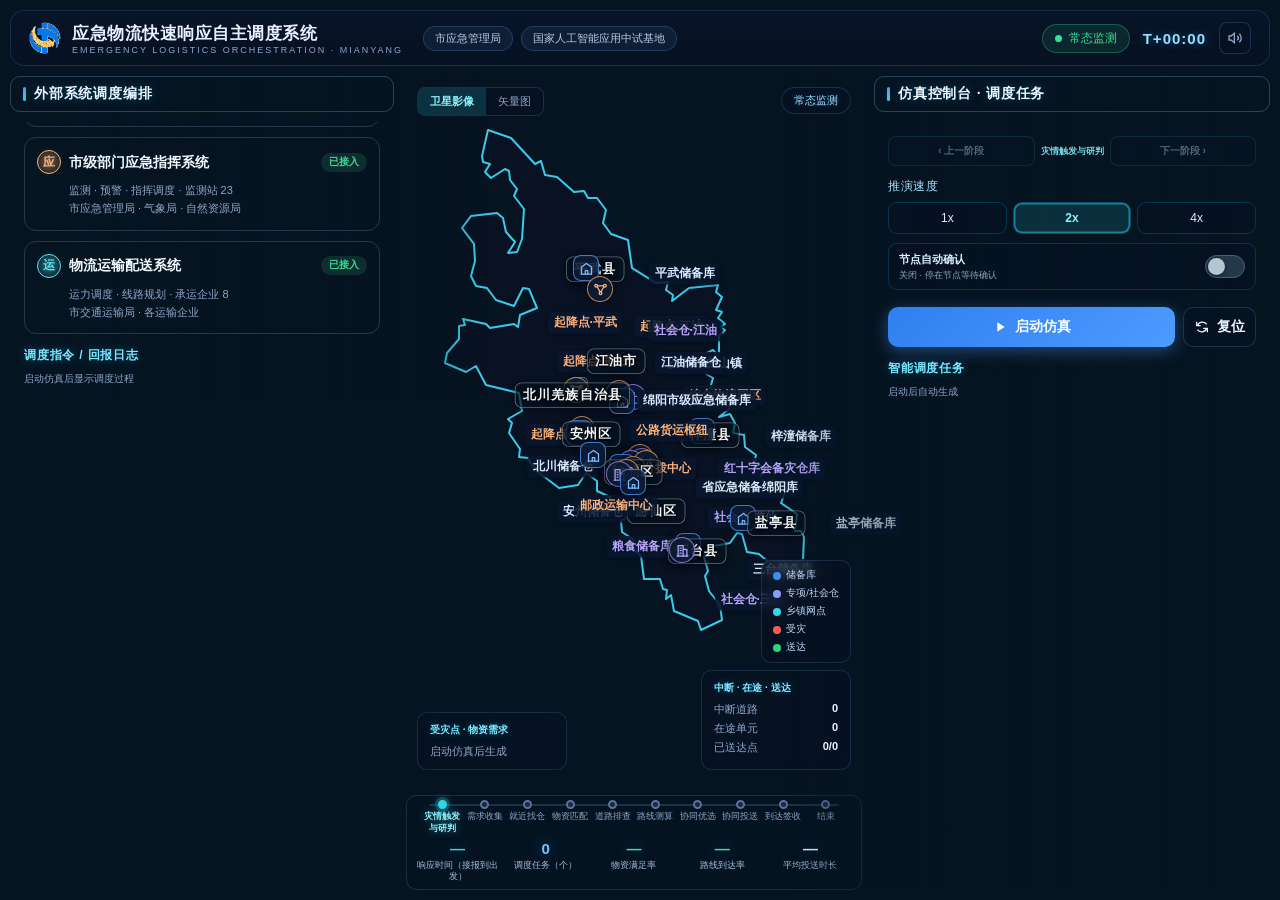
==== 应急物流仿真平台 (15)-优化版.html @ 7951e3d2 "Fix stage navigation and speed recovery" ====
<!DOCTYPE html>
<html lang="zh-CN">
<head>
<meta charset="UTF-8">
<meta name="viewport" content="width=device-width,initial-scale=1">
<title>应急物流快速响应自主调度系统 · 绵阳</title>
<link rel="icon" href="[data-uri]">

<link rel="stylesheet" href="assets/vendor/leaflet/leaflet.css">
<link rel="stylesheet" href="assets/logistics-stage.css">
<style>
:root{
  --bg0:#060d1c;--bg1:#0a1526;--bg2:#0c1a30;
  --card:rgba(9,22,45,.78);--card2:rgba(14,30,58,.6);
  --line:rgba(116,166,255,.18);
  --blue:#4d9bff;--cy:#2fd6e8;--green:#3ddc97;--orange:#ffa552;--red:#ff6b6f;--purple:#a78bfa;
  --txt:#e8f0ff;--dim:#8fa6c8;
  --glass:rgba(9,22,45,.74);--glass2:rgba(11,26,52,.92);
  --shadow:0 10px 36px rgba(0,6,20,.5);
}
*{box-sizing:border-box;margin:0;padding:0}
html,body{height:100%}
body{
  font-family:'Noto Sans SC',-apple-system,'PingFang SC','Microsoft YaHei',sans-serif;
  color:var(--txt);background:linear-gradient(160deg,#0a1526,#060d1c 55%,#081120);
  min-height:100vh;overflow:hidden;
}
.app{position:relative;z-index:1;height:100vh;min-height:660px;display:grid;grid-template-rows:56px minmax(0,1fr);gap:10px;padding:10px}
.topbar{display:flex;align-items:center;gap:14px;padding:0 18px;position:relative;z-index:2;
  background:linear-gradient(180deg,rgba(9,22,45,.62),rgba(7,17,34,.46));backdrop-filter:blur(12px);
  border:1px solid rgba(120,180,255,.16);border-radius:14px;flex:none;box-shadow:none}
.logo{display:flex;align-items:center;gap:11px;min-width:0}
.logo img{width:32px;height:32px;flex:none;object-fit:contain}
.logo div{font-size:17px;font-weight:700;letter-spacing:.5px;white-space:nowrap}
.logo small{display:block;font-size:9px;font-weight:400;color:var(--dim);letter-spacing:2px}
.top-tags{display:flex;gap:8px;margin-left:6px}
.ttag{font-size:11px;color:#b9c9e6;padding:4px 11px;border:1px solid rgba(116,166,255,.22);border-radius:20px;background:rgba(116,166,255,.08)}
.top-right{margin-left:auto;display:flex;align-items:center;gap:13px}
.alert-badge{display:flex;align-items:center;gap:7px;font-size:12px;padding:5px 12px;border-radius:20px;
  background:rgba(61,220,151,.1);border:1px solid rgba(61,220,151,.3);color:#3ddc97}
.alert-badge.warn{background:rgba(255,165,82,.1);border-color:rgba(255,165,82,.32);color:#ffa552}
.alert-badge.danger{background:rgba(255,107,111,.12);border-color:rgba(255,107,111,.35);color:#ff6b6f}
.alert-badge .dot{width:7px;height:7px;border-radius:50%;background:currentColor}
.clock{font-size:15px;font-weight:700;letter-spacing:1px;color:#9fdcff;font-variant-numeric:tabular-nums;text-shadow:0 0 10px rgba(0,190,255,.4)}
.icon-btn{width:32px;height:32px;border-radius:8px;border:1px solid rgba(120,180,255,.2);background:rgba(7,17,34,.45);
  color:var(--txt);display:flex;align-items:center;justify-content:center;cursor:pointer;flex:none}
.icon-btn svg{width:16px;height:16px}
.icon-btn.muted{color:var(--dim)}

/* 地图全屏底层 */
.map-wrap{position:fixed;inset:0;z-index:0;overflow:hidden;background:#081222}
#mapLeaflet{position:absolute;inset:0;background:#081222}
#mapFallback{position:absolute;inset:0;width:100%;height:100%;display:none}
#incidentCameraLinks{position:fixed;inset:0;width:100vw;height:100vh;z-index:6;overflow:visible;pointer-events:none}
/* 中间聚焦区：透空露地图，事件穿透让地图可拖拽 */
.center-zone{position:relative;grid-area:1/2/2/3;min-height:0;pointer-events:none}
.center-zone>*{pointer-events:auto}

/* 主区：两行三列。侧栏跨两行并铺渐变压暗背景，footer 占中间列第二行 */
.main{display:grid;grid-template-columns:minmax(300px,384px) minmax(0,1fr) minmax(318px,396px);
  grid-template-rows:minmax(0,1fr) auto;gap:12px;min-height:0;
  position:relative;z-index:2;pointer-events:none;transition:grid-template-columns .3s}
.panel{pointer-events:auto;position:relative;z-index:2;background:transparent;border:0;border-radius:14px;
  display:flex;flex-direction:column;min-height:0;box-shadow:none;backdrop-filter:none;transition:opacity .3s,transform .3s}
/* 两侧深色区：80%起、功能区边缘35%，外延带渐到20%结束 */
.panel-left{grid-area:1/1/3/2;position:relative;border-radius:14px 2px 2px 14px;
  align-self:start;height:min(36vh,520px);
  background:linear-gradient(90deg,rgba(6,21,33,.8) 0%,rgba(6,21,33,.64) 42%,rgba(6,21,33,.5) 72%,rgba(6,21,33,.35) 100%)}
.panel-left::after{content:'';position:absolute;top:0;bottom:0;left:100%;width:90px;pointer-events:none;
  background:linear-gradient(90deg,rgba(6,21,33,.35),rgba(6,21,33,.2) 55%,rgba(6,21,33,0))}
.panel-right{grid-area:1/3/3/4;position:relative;border-radius:2px 14px 14px 2px;
  background:linear-gradient(270deg,rgba(6,21,33,.8) 0%,rgba(6,21,33,.64) 42%,rgba(6,21,33,.5) 72%,rgba(6,21,33,.35) 100%)}
.panel-right::after{content:'';position:absolute;top:0;bottom:0;right:100%;width:90px;pointer-events:none;
  background:linear-gradient(270deg,rgba(6,21,33,.35),rgba(6,21,33,.2) 55%,rgba(6,21,33,0))}
.panel-h{flex:none;font-size:13px;font-weight:700;padding:8px 12px;margin:0 0 10px;border:1px solid rgba(158,201,255,.26);
  display:flex;align-items:center;gap:8px;background:transparent;
  border-radius:10px;letter-spacing:.8px;color:#eaf6ff;text-shadow:0 0 12px rgba(0,190,255,.3)}
.panel-h::before{content:"";width:3px;height:14px;border-radius:2px;background:linear-gradient(180deg,var(--blue),var(--cy))}
.panel-b{flex:1;min-height:0;overflow-y:auto;padding:13px}
.panel-b::-webkit-scrollbar{width:5px}
.panel-b::-webkit-scrollbar-thumb{background:rgba(120,170,255,.25);border-radius:3px}
#ctlBody{display:flex;flex-direction:column;overflow:hidden}

/* 系统卡：近平铺深底上以细亮描边分隔，内部不再填充 */
.sys{border:1px solid rgba(158,201,255,.2);border-radius:12px;padding:12px;margin-bottom:10px;background:transparent;
  box-shadow:none;transition:.25s;position:relative}
.sys.busy{border-color:rgba(77,155,255,.45);background:rgba(77,155,255,.08);box-shadow:0 4px 16px rgba(77,155,255,.14)}
/* 正在工作：高亮强调 */
.sys.active{border-color:rgba(47,214,232,.55);background:rgba(47,214,232,.09);
  box-shadow:0 6px 20px rgba(47,214,232,.18);animation:sysPulse 1.6s ease-in-out infinite}
.sys.active .ic{box-shadow:0 0 12px rgba(47,214,232,.55)}
.sys.active .stt{color:#06121f;background:var(--cy);font-weight:700;animation:none}
@keyframes sysPulse{50%{box-shadow:0 3px 10px rgba(47,214,232,.08)}}
/* 待命：淡化收窄 */
.sys.standby{opacity:.55;padding:9px 12px;margin-bottom:8px;background:transparent;box-shadow:none}
.sys.standby .s2,.sys.standby .cur{display:none}
.sys.standby .stt{color:#8fa6c8;background:rgba(143,166,200,.12)}
.sys .s1{display:flex;align-items:center;gap:8px;font-weight:700;font-size:13px;color:#f2f8ff}
/* 系统图标：文字简写彩色圆（应/仓/运） */
.sys .ic{width:24px;height:24px;border-radius:50%;border:1.5px solid currentColor;font-size:12px;font-weight:800;flex:none;
  display:flex;align-items:center;justify-content:center;text-shadow:0 0 8px currentColor}
.sys .stt{margin-left:auto;font-size:10px;color:#3ddc97;padding:2px 8px;border-radius:10px;background:rgba(61,220,151,.13)}
.sys.busy .stt{color:#ffa552;background:rgba(255,165,82,.14);animation:blink 1s infinite}
@keyframes blink{50%{opacity:.45}}
.sys .s2{font-size:10px;color:var(--dim);margin:7px 0 0 32px;line-height:1.6}
.sys .cur{font-size:11px;color:#a8d4ff;margin-top:7px;padding:6px 9px;border-radius:6px;background:transparent;
  border-left:2px solid var(--blue);min-height:24px}
.sys .cur:empty{display:none}
.sec-t{font-size:11px;font-weight:700;color:#7ce7ff;margin:13px 0 8px;letter-spacing:.8px;text-shadow:0 0 10px rgba(0,200,255,.35)}
/* 调度日志：前置系统简写彩色圆图标 + 指令/回报状态点，条目本体透明 */
.log{display:flex;gap:8px;align-items:flex-start;border-radius:8px;padding:6px 4px;margin-bottom:7px;font-size:11px;line-height:1.5}
.log .lic{flex:none;width:20px;height:20px;border-radius:50%;border:1.5px solid currentColor;background:rgba(0,0,0,.3);
  font-size:11px;font-weight:800;display:flex;align-items:center;justify-content:center;text-shadow:0 0 8px currentColor}
.log .lt{font-size:9px;color:var(--dim);margin-bottom:2px;display:flex;align-items:center;gap:5px}
.log .ld{width:5px;height:5px;border-radius:50%;flex:none}
.log .ld.down{background:#ffa552;box-shadow:0 0 6px rgba(255,165,82,.6)}
.log .ld.back{background:#3ddc97;box-shadow:0 0 6px rgba(61,220,151,.6)}
.log.down b{color:#ffa552}.log.back b{color:#3ddc97}

/* 地图（定位规则见上方全屏底层；此处为兜底切换与瓦片滤镜） */
.map-wrap.fallback #mapLeaflet{display:none}
.map-wrap.fallback #mapFallback{display:block}
.leaflet-container{background:#081222;font-family:inherit;outline:none}
/* 深色大屏主题：矢量瓦片加深压暗成暗色地图，透明面板下白字保持可读；卫星影像保持原色 */
.dark-tiles .leaflet-tile-pane{filter:brightness(.62) saturate(.78) contrast(1.05)}
.leaflet-control-zoom{display:none}
.leaflet-control-attribution{background:rgba(255,255,255,.7)!important;color:#94a3b8!important;font-size:8px!important}
.leaflet-control-attribution a{color:#94a3b8!important}
.mk{position:relative}
/* 所有marker均为非交互展示元素：禁止其拦截鼠标，避免图钉漂到按钮/地图上时点击失效、拖拽中断 */
.mk,.mk *,.focus-ring{pointer-events:none}
.admin-area-marker{pointer-events:none}
.admin-area-label{display:block;position:absolute;left:0;top:0;width:max-content;transform:translate(-50%,-50%);scale:var(--map-label-scale,1);transition:scale .16s ease;transform-origin:center;padding:3px 9px;border:1px solid rgba(218,235,246,.42);border-radius:9px;background:rgba(5,18,30,.68);box-shadow:0 2px 8px rgba(0,0,0,.5);color:#f2f8fc;font-size:16.5px;font-weight:700;line-height:1.45;letter-spacing:.75px;white-space:nowrap;text-align:center;text-shadow:0 1px 3px #000,0 0 7px #000}
/* 图标型 marker */
.mk-ic{width:26px;height:26px;border-radius:8px;display:flex;align-items:center;justify-content:center;
  background:rgba(13,28,54,.88);border:1.5px solid rgba(116,166,255,.35);box-shadow:0 2px 8px rgba(0,6,20,.5);
  transform:translate(-50%,-50%);position:absolute;left:0;top:0}
.mk-ic svg{width:15px;height:15px}
.mk.depot .mk-ic{border-color:rgba(77,155,255,.75);color:#7cc0ff}
.mk.special .mk-ic{border-color:rgba(167,139,250,.75);color:#b8a5fd;border-radius:50%}
.mk.hub .mk-ic{border-color:rgba(255,165,82,.75);color:#ffb27a;border-radius:50%}
.mk.town .mk-ic{width:18px;height:18px;border-radius:5px;color:var(--cy);border-color:rgba(47,214,232,.65)}
.mk.affected .mk-ic{width:38px;height:38px;border-radius:50%;background:#e11d48;border:3px solid #fff;color:#fff;
  box-shadow:0 0 0 6px rgba(225,29,72,.28),0 6px 16px rgba(225,29,72,.5);animation:afPulse 1.5s ease-out infinite}
.mk.done .mk-ic{border-color:rgba(61,220,151,.8);color:#5fe8b0;background:rgba(61,220,151,.12)}
.mk.unit .mk-ic{width:34px;height:34px;border-radius:9px;color:#fff;border:2px solid #fff;background:#2563eb;
  box-shadow:0 0 0 3px rgba(37,99,235,.35),0 4px 10px rgba(37,99,235,.5)}
.mk.unit .unit-info{position:absolute;left:23px;top:-18px;z-index:4;display:flex;flex-direction:column;gap:2px;scale:var(--map-label-scale,1);transition:scale .16s ease;transform-origin:left top;
  min-width:237px;padding:6px 9px;border:1px solid rgba(112,190,255,.72);border-radius:6px;
  background:rgba(5,19,37,.96);box-shadow:0 3px 9px rgba(0,0,0,.48);color:#ccecff;
  font-size:12px;font-weight:650;line-height:1.3;white-space:nowrap;text-shadow:0 1px 2px #000}
.mk.unit .unit-info b{color:#fff;font-size:13px;font-variant-numeric:tabular-nums}
.mk.unit.team .unit-info{min-width:0;width:max-content;max-width:250px;border-color:rgba(238,189,114,.82);color:#ffe2b0}
.mk.unit.team-label-slot-1 .team-unit-info,.mk.unit.team-label-slot-3 .team-unit-info{left:auto;right:23px;transform-origin:right top}
.mk.unit.team-label-slot-2 .team-unit-info,.mk.unit.team-label-slot-3 .team-unit-info{top:14px}
.mk.uav .mk-ic{width:32px;height:32px;border-radius:50%;color:#fff;border:2px solid #fff;background:#06b6d4;
  box-shadow:0 0 0 3px rgba(6,182,212,.4),0 4px 10px rgba(6,182,212,.5)}
.mk.unit.uav .mk-ic{animation:uavHover 1.1s ease-in-out infinite}
.mk.unit.uav.uav-idle .mk-ic{animation:none}
.mk.unit.uav-preposition .uav-state{position:absolute;left:18px;top:-18px;z-index:4;scale:var(--map-label-scale,1);transition:scale .16s ease;transform-origin:left top;padding:3px 7.5px;border:1px solid rgba(80,227,237,.55);border-radius:8px;
  background:rgba(5,19,37,.96);box-shadow:0 3px 9px rgba(0,0,0,.42);color:#a7f5ff;font-size:12px;font-weight:700;line-height:1.25;white-space:nowrap}
.mk.unit.uav-preposition-second .uav-unit-info{left:auto;right:23px;transform-origin:right top}
@keyframes uavHover{50%{transform:translateY(-3px);box-shadow:0 0 0 5px rgba(6,182,212,.18),0 7px 13px rgba(6,182,212,.55)}}
@keyframes afPulse{0%{box-shadow:0 0 0 0 rgba(225,29,72,.65),0 6px 16px rgba(225,29,72,.5)}100%{box-shadow:0 0 0 42px rgba(225,29,72,0),0 6px 16px rgba(225,29,72,.5)}}
.mk-label{position:absolute;left:15px;top:-5px;scale:var(--map-label-scale,1);transition:scale .16s ease;transform-origin:left top;white-space:nowrap;font-size:15px;font-weight:600;
  color:#dcebff;background:rgba(9,22,45,.88);padding:2px 7px;border-radius:6px;box-shadow:0 1px 4px rgba(0,6,20,.4)}
.mk.special .mk-label{color:#b8a5fd}.mk.hub .mk-label{color:#ffb27a}
#mapLeaflet .route-badge,#mapLeaflet .transfer-label,#mapLeaflet .hazard-caption,#mapLeaflet .incident-marker-label{scale:var(--map-label-scale,1);transition:scale .16s ease}
#mapLeaflet .mk-label,#mapLeaflet .admin-area-label,#mapLeaflet .unit-info,#mapLeaflet .uav-state,#mapLeaflet .warehouse-callout,#mapLeaflet .route-badge,#mapLeaflet .transfer-label,#mapLeaflet .hazard-caption,#mapLeaflet .incident-marker-label{transition:scale .16s ease}
.warehouse-halo{position:absolute;left:0;top:0;width:34px;height:34px;transform:translate(-50%,-50%);border:1.5px solid #55d9f1;border-radius:50%;background:rgba(55,190,220,.12);box-shadow:0 0 12px rgba(55,190,220,.38)}
.warehouse-halo.selected{width:38px;height:38px;border:2px solid #65e6b0;background:rgba(65,214,146,.13);box-shadow:0 0 14px rgba(65,230,176,.48)}
.warehouse-callout{position:absolute;left:23px;top:-20px;z-index:20;display:flex;flex-direction:column;gap:3px;min-width:174px;padding:6px 9px;border:1px solid rgba(85,217,241,.7);border-radius:6px;background:rgba(5,22,39,.96);color:#e5f5ff;box-shadow:0 3px 10px rgba(0,0,0,.35);white-space:nowrap;scale:var(--map-label-scale,1);transition:scale .16s ease;transform-origin:left top}
.warehouse-callout.west{left:auto;right:19px;text-align:right;transform-origin:right top}
.warehouse-callout.south{top:12px}
.warehouse-callout b{font-size:13.5px;line-height:1.25}
.warehouse-callout small{color:#a9c6d8;font-size:12px;line-height:1.3}
.focus-ring{position:absolute;left:50%;top:50%;width:60px;height:60px;transform:translate(-50%,-50%);
  border-radius:50%;border:3px solid #ef4444;animation:focusP 1.4s ease-out infinite;pointer-events:none}
@keyframes focusP{0%{width:40px;height:40px;opacity:.95}100%{width:140px;height:140px;opacity:0}}

.map-stage{position:absolute;top:11px;right:11px;z-index:600;font-size:11px;padding:5px 12px;border-radius:16px;
  background:rgba(7,17,34,.5);border:1px solid rgba(120,180,255,.18);color:#a8e2ff;backdrop-filter:blur(8px);
  text-shadow:0 0 8px rgba(0,190,255,.3);box-shadow:none}
.map-toast{position:absolute;left:50%;bottom:136px;transform:translateX(-50%) translateY(6px);z-index:900;
  font-size:11px;color:#fff;padding:6px 14px;border-radius:16px;background:rgba(10,26,50,.88);
  backdrop-filter:blur(8px);opacity:0;pointer-events:none!important;transition:.25s;white-space:nowrap;box-shadow:var(--shadow)}
.map-toast.show{opacity:1;transform:translateX(-50%) translateY(0)}
.layer-switch{position:absolute;left:11px;top:11px;z-index:600;display:flex;border-radius:8px;overflow:hidden;
  border:1px solid rgba(120,180,255,.18);background:rgba(7,17,34,.5);backdrop-filter:blur(8px);box-shadow:none}
.layer-switch button{border:0;background:transparent;color:var(--dim);font-size:11px;padding:6px 12px;cursor:pointer;font-family:inherit}
.layer-switch button.sel{background:rgba(47,214,232,.16);color:#8ff0fa;font-weight:700}
.float-card{position:absolute;z-index:550;border-radius:10px;background:rgba(7,17,34,.48);backdrop-filter:blur(8px);
  border:1px solid rgba(120,180,255,.16);padding:10px 12px;min-width:150px;font-size:11px;box-shadow:none}
.float-card.fl{left:11px;bottom:13px}
.float-card.fr{right:11px;bottom:13px}
.float-card .ft{font-size:10px;color:#7ce7ff;font-weight:700;margin-bottom:7px;text-shadow:0 0 8px rgba(0,200,255,.3)}
.float-card .fi{display:flex;justify-content:space-between;gap:14px;margin-bottom:4px;color:var(--dim)}
.float-card .fi b{color:#eaf6ff;font-weight:600}
/* 图例：右下竖排小面板，避开底部两块浮卡与footer */
.map-legend{position:absolute;z-index:550;right:11px;bottom:120px;display:flex;flex-direction:column;align-items:flex-start;gap:5px;
  padding:8px 11px;border-radius:10px;background:rgba(7,17,34,.55);backdrop-filter:blur(8px);border:1px solid rgba(120,180,255,.16);font-size:9.5px;box-shadow:none}
.map-legend span{display:flex;align-items:center;gap:5px;color:#c4d8f5}
.lg-dot{width:8px;height:8px;border-radius:50%;display:inline-block}

/* 实景放大弹窗（常态监测徽标正下方，右上角） */
.scene-card{position:absolute;z-index:700;right:11px;top:46px;transform:translateY(-8px);width:300px;
  border-radius:14px;overflow:hidden;background:rgba(9,22,45,.95);border:1px solid var(--line);
  box-shadow:0 14px 44px rgba(0,6,20,.6);transition:.35s;opacity:0;pointer-events:none}
.scene-card.show{opacity:1;transform:translateY(0);pointer-events:auto}
.scene-img{height:168px;position:relative;background:linear-gradient(135deg,#0d1c36,#13274a);display:flex;
  flex-direction:column;align-items:center;justify-content:center;gap:8px;color:#8fa6c8;text-align:center;padding:16px}
.scene-img svg{width:40px;height:40px;opacity:.5}
.scene-img .ph{font-size:11px;color:#8fa6c8}
.scene-img .tag{position:absolute;top:9px;left:9px;font-size:10px;padding:3px 9px;border-radius:10px;
  background:rgba(229,72,77,.9);color:#fff;font-weight:700}
.media-stage{position:absolute;inset:0;display:flex;flex-direction:column;align-items:center;justify-content:center;overflow:hidden}
.media-stage img{width:100%;height:100%;object-fit:cover;display:block}
.media-stage video{width:100%;height:100%;object-fit:cover;display:block;background:#000}
.media-stage .ph{font-size:11px;color:var(--dim);line-height:1.6;padding:18px;text-align:center}
.media-stage .ph .ic{width:34px;height:34px;margin-bottom:8px;opacity:.5}
.media-stage .ph .key{font-weight:700;color:var(--txt)}
.media-stage .ph .want{font-size:10px;color:#7d93b5;margin-top:7px;display:block}
/* 左右切换箭头 */
.media-arrow{position:absolute;top:50%;transform:translateY(-50%);z-index:3;width:26px;height:26px;border-radius:50%;
 border:1px solid rgba(150,190,240,.4);background:rgba(8,18,38,.55);color:#d4e6ff;cursor:pointer;
 display:none;align-items:center;justify-content:center;transition:.2s}
.media-arrow svg{width:15px;height:15px}
.media-arrow.left{left:8px}.media-arrow.right{right:8px}
.multi .media-arrow{display:flex}
.media-arrow:hover{background:rgba(56,214,230,.45);border-color:var(--cy)}
/* 底部指示点/计数 */
.media-bar{position:absolute;left:0;right:0;bottom:0;z-index:3;padding:8px 10px;
 display:none;align-items:center;background:linear-gradient(transparent,rgba(4,10,24,.88))}
.multi .media-bar{display:flex}
.media-dots{display:flex;gap:5px;align-items:center}
.media-dots i{width:6px;height:6px;border-radius:50%;background:rgba(200,220,250,.4);cursor:pointer}
.media-dots i.on{background:var(--cy);width:14px;border-radius:3px}
.media-count{font-size:10px;color:#cdddf5;margin-left:auto}
.mcap{position:absolute;left:0;right:0;bottom:0;z-index:2;font-size:10px;color:#dceaff;padding:6px 9px;
 background:linear-gradient(transparent,rgba(4,10,24,.85))}
.scene-body{padding:11px 13px}
.scene-body .t{font-size:13px;font-weight:700;margin-bottom:4px}
.scene-body .d{font-size:11px;color:var(--dim);line-height:1.55}
.scene-body .d:empty{display:none}
.scene-close{position:absolute;top:8px;right:9px;z-index:2;width:24px;height:24px;border-radius:50%;
  border:0;background:rgba(140,170,220,.18);color:#b9c9e6;cursor:pointer;line-height:1;
  display:flex;align-items:center;justify-content:center}

/* 控制台 */
.ctl-grp{margin-bottom:14px}
.ctl-l{font-size:11px;color:#a8e2ff;margin-bottom:7px;letter-spacing:.5px}
.opts{display:grid;grid-template-columns:repeat(3,1fr);gap:6px}
.opt{text-align:center;font-size:11px;padding:8px 4px;border-radius:9px;border:1px solid rgba(0,190,255,.22);
  background:rgba(7,17,34,.45);cursor:pointer;color:#d5ecff;transition:.15s}
.opt:hover{border-color:rgba(0,220,255,.55)}
.opt.sel{background:rgba(47,214,232,.14);color:#8ff0fa;font-weight:700;box-shadow:inset 0 0 0 1.5px rgba(47,214,232,.55),0 0 10px rgba(47,214,232,.2)}
.opt.danger.sel{background:rgba(255,107,111,.12);color:#ff8f92;box-shadow:inset 0 0 0 1.5px rgba(255,107,111,.55)}
select{width:100%;padding:8px 10px;border-radius:9px;border:1px solid rgba(0,190,255,.3);background:rgba(5,14,28,.72);
  color:#eaf6ff;font-family:inherit;font-size:11px;outline:none}
select:disabled{opacity:.5}
.seg{display:grid;grid-template-columns:repeat(3,1fr);gap:6px}
.seg button{padding:8px;border-radius:9px;border:1px solid rgba(0,190,255,.22);background:rgba(7,17,34,.45);
  color:#d5ecff;cursor:pointer;font-family:inherit;font-size:11px}
.seg button:hover{border-color:rgba(0,220,255,.55)}
.seg button.sel{background:rgba(47,214,232,.14);color:#8ff0fa;font-weight:700;box-shadow:inset 0 0 0 1.5px rgba(47,214,232,.5)}
.auto-confirm-control{display:flex;align-items:center;justify-content:space-between;gap:12px;margin:-5px 0 13px;padding:8px 10px;border:1px solid rgba(0,190,255,.2);border-radius:9px;background:rgba(7,17,34,.38)}
.auto-confirm-copy{display:flex;flex-direction:column;gap:2px;min-width:0}
.auto-confirm-copy b{color:#d9f2ff;font-size:11px;font-weight:700}
.auto-confirm-copy small{color:#91aabd;font-size:9px;line-height:1.35}
.auto-confirm-switch{position:relative;display:inline-flex;flex:none;width:40px;height:23px;cursor:pointer}
.auto-confirm-switch input{position:absolute;width:1px;height:1px;opacity:0}
.auto-confirm-switch span{position:absolute;inset:0;border:1px solid #486279;border-radius:99px;background:#25384a;transition:.18s}
.auto-confirm-switch span:before{content:"";position:absolute;left:2px;top:2px;width:17px;height:17px;border-radius:50%;background:#b4c6d2;box-shadow:0 1px 4px #0008;transition:.18s}
.auto-confirm-switch input:checked+span{border-color:#43d5ca;background:#117c7c}
.auto-confirm-switch input:checked+span:before{transform:translateX(17px);background:#e4fffb}
.auto-confirm-switch input:focus-visible+span{outline:2px solid #a2f3ee;outline-offset:2px}
.act-nav{display:grid;grid-template-columns:minmax(62px,1fr) auto minmax(62px,1fr);align-items:center;gap:6px;margin:0 0 12px}
.act-nav button{min-width:0;padding:7px 5px;border:1px solid rgba(67,199,231,.34);border-radius:8px;
  background:rgba(7,20,39,.72);color:#c9eaff;font-family:inherit;font-size:10px;font-weight:700;cursor:pointer;white-space:nowrap}
.act-nav button:hover:not(:disabled){border-color:rgba(67,220,244,.8);background:rgba(31,99,135,.28);color:#fff}
.act-nav button:disabled{opacity:.38;cursor:not-allowed}
.act-nav-title{max-width:128px;overflow:hidden;color:#72dbe9;font-size:9px;font-weight:700;text-align:center;text-overflow:ellipsis;white-space:nowrap}
.btn-row{display:grid;grid-template-columns:1fr auto;gap:8px;margin-top:4px}
.btn{display:flex;align-items:center;justify-content:center;gap:7px;padding:10px;border-radius:10px;border:1px solid rgba(120,180,255,.2);
  background:rgba(7,17,34,.5);color:#eaf6ff;cursor:pointer;font-family:inherit;font-size:13px;font-weight:700}
.btn svg{width:16px;height:16px}
.btn.go{background:linear-gradient(135deg,#2f7ff0,#4d9bff);border:0;color:#fff;box-shadow:0 4px 16px rgba(77,155,255,.4)}
.btn.go:disabled{opacity:.45;cursor:not-allowed}
.task{display:flex;align-items:center;gap:9px;border:1px solid rgba(158,201,255,.18);border-radius:10px;padding:9px 10px;margin-bottom:8px;
  background:transparent}
.task .no{width:20px;height:20px;border-radius:6px;background:rgba(77,155,255,.18);color:#9cc8ff;font-size:11px;
  display:flex;align-items:center;justify-content:center;flex:none}
.task .t1{font-size:11px;font-weight:600;white-space:nowrap;overflow:hidden;text-overflow:ellipsis;color:#f2f8ff}
.task .t2{font-size:9.5px;color:var(--dim);margin-top:2px}
.task .ts{margin-left:auto;font-size:9px;padding:3px 8px;border-radius:10px;flex:none}
.task .ts.wait{background:rgba(143,166,200,.14);color:var(--dim)}
.task .ts.run{background:rgba(255,165,82,.14);color:#ffa552}
.task .ts.done{background:rgba(61,220,151,.14);color:#3ddc97}
.task-section{display:flex;flex:1 1 auto;flex-direction:column;min-height:96px}
.task-section>.sec-t{flex:none}
.task-list{flex:1 1 auto;min-height:0;overflow-y:auto;overscroll-behavior:contain;padding-right:3px}
.task-list::-webkit-scrollbar{width:5px}
.task-list::-webkit-scrollbar-thumb{background:rgba(120,170,255,.3);border-radius:3px}

/* footer：半透明平色+模糊，只占中间列（不延伸到两侧阴影） */
footer.foot-zone{grid-area:2/2/3/3;position:relative;z-index:1;pointer-events:auto;
  margin:0;padding:2px 8px 6px;
  background:rgba(6,21,33,.55);backdrop-filter:blur(10px);border:1px solid rgba(158,201,255,.14);border-radius:10px}
.tl-wrap{position:relative;padding:2px 6px}
.tl-track{position:absolute;left:14px;right:14px;top:6px;height:2px;border-radius:2px;background:rgba(120,170,255,.2)}
.tl-fill{height:100%;border-radius:2px;background:linear-gradient(90deg,var(--blue),var(--cy));width:0;transition:width .3s}
.tl-steps{position:relative;display:grid;grid-template-columns:repeat(10,1fr)}
.tl-step{display:flex;flex-direction:column;align-items:center;gap:2px;font-size:9px;line-height:1.25;color:var(--dim);text-align:center;position:relative;padding-top:11px}
.tl-step .pd{position:absolute;top:0;width:9px;height:9px;border-radius:50%;background:#16294a;border:2px solid #5b7398}
.tl-step.done .pd{background:var(--green);border-color:var(--green);box-shadow:0 0 7px rgba(61,220,151,.5)}
.tl-step.act .pd{background:var(--cy);border-color:var(--cy);box-shadow:0 0 0 3px rgba(47,214,232,.22),0 0 10px rgba(47,214,232,.6)}
.tl-step.act{color:#8ff0fa;font-weight:700;text-shadow:0 0 8px rgba(47,214,232,.5)}
.tl-step.done{color:#3ddc97}
.kpis{display:grid;grid-template-columns:repeat(5,1fr);gap:3px;margin-top:3px}
.kpi{background:transparent;border:0;padding:1px 2px;text-align:center}
.kpi .v{font-size:15px;font-weight:800;line-height:1.25;font-variant-numeric:tabular-nums;color:#f5faff;text-shadow:0 0 14px rgba(0,190,255,.5)}
.kpi .v.cy{color:var(--cy)}.kpi .v.bl{color:#7cc0ff}.kpi .v.gr{color:var(--green)}
.kpi .k{font-size:9px;line-height:1.25;color:#a8bfdc;margin-top:1px}

/* 面板标题 */
.panel-h{position:relative}
/* 方案比选浮层（中间聚焦区居中） */
.plan-modal{position:absolute;left:50%;top:44%;transform:translate(-50%,-50%);z-index:750;width:380px;
  background:rgba(8,20,40,.88);backdrop-filter:blur(16px);border:1px solid rgba(120,180,255,.22);border-radius:14px;
  box-shadow:0 20px 60px rgba(0,6,20,.6);padding:18px;display:none}
.plan-modal.show{display:block}
.pm-head{background:rgba(255,165,82,.1);color:#ffb27a;font-size:12px;font-weight:700;padding:9px 12px;border-radius:8px;
  margin-bottom:12px;border:1px solid rgba(255,165,82,.3)}
.plan-item{border:1.5px solid var(--line);border-radius:10px;padding:12px 14px;margin-bottom:10px;cursor:pointer;transition:.15s}
.plan-item:hover{border-color:var(--blue);background:rgba(77,155,255,.07)}
.plan-item.recommend{border-color:rgba(47,214,232,.55);background:rgba(47,214,232,.09);box-shadow:0 2px 12px rgba(47,214,232,.15)}
.pi-h{font-weight:700;font-size:13px;margin-bottom:6px;display:flex;align-items:center;gap:8px}
.pi-badge{font-size:10px;color:#06121f;background:var(--cy);padding:2px 8px;border-radius:10px;font-weight:700}
.pi-b{display:flex;justify-content:space-between;font-size:11px;color:var(--dim);margin-top:3px}

@media(max-width:1100px){
  body{overflow-y:auto}
  .app{height:auto;min-height:100vh;grid-template-rows:56px auto}
  .main{display:flex;flex-direction:column}
  .panel{flex:none;max-height:44vh}
  #ctlBody{overflow-y:auto}
  .task-section{flex:none;min-height:0}
  .task-list{flex:none;max-height:180px}
  .panel-left{height:30vh;max-height:30vh}
  .center-zone{flex:none;height:42vh;margin:0 -2px}
  footer.foot-zone{flex:none;order:9;padding:2px 8px 6px;margin:0}
  .kpis{grid-template-columns:repeat(3,1fr)}
}
@media(max-width:600px){
  .top-tags{display:none}
  .logo small{display:none}
  .topbar{padding:0 12px;gap:8px}
  .top-right{gap:9px}
  .alert-badge{display:none}
  .logo img{width:26px;height:26px}
  .logo div{font-size:14px;letter-spacing:0}
  .kpis{grid-template-columns:repeat(2,1fr)}
  .center-zone{height:38vh}
  .scene-card{width:260px}
}
/* 场景一：暴雨泥石流监测警报与 AI 辅助研判 */
.incident-banner{position:fixed;z-index:1100;top:82px;left:50%;transform:translateX(-50%) translateY(-16px);
 width:min(880px,calc(100vw - 840px));min-width:360px;padding:17px 22px 15px;border-radius:12px;
 border:1px solid rgba(255,111,99,.8);border-top:3px solid #ff6e61;background:linear-gradient(110deg,rgba(67,16,26,.97),rgba(27,17,34,.96));
 box-shadow:0 12px 54px rgba(0,0,0,.5),0 0 32px rgba(255,66,64,.15);opacity:0;visibility:hidden;pointer-events:none;
 transition:opacity .45s,transform .45s;backdrop-filter:blur(16px)}
.incident-banner.show{opacity:1;visibility:visible;transform:translateX(-50%) translateY(0);animation:incidentBorder 2s ease-in-out infinite}
.incident-eyebrow{display:flex;align-items:center;gap:8px;font-size:11px;font-weight:700;letter-spacing:1.3px;color:#ffafa5}
.incident-dot{width:7px;height:7px;border-radius:50%;background:#ff786c;box-shadow:0 0 12px #ff786c;animation:blink 1.2s infinite;flex:none}
.incident-banner h1{font-size:clamp(18px,1.55vw,28px);line-height:1.55;letter-spacing:.5px;margin:6px 0;color:#fff4ef}
.incident-banner p{font-size:11px;line-height:1.7;color:#dbb9b5}
.incident-banner.complete{border-color:rgba(255,183,87,.65);border-top-color:#ffb757;animation:none}
.incident-banner.complete .incident-dot{background:#ffb757;box-shadow:0 0 10px #ffb757;animation:none}
@keyframes incidentBorder{50%{box-shadow:0 12px 54px rgba(0,0,0,.5),0 0 38px rgba(255,66,64,.32)}}
.assessment-card{position:fixed;left:24px;bottom:24px;z-index:1050;width:344px;border:1px solid rgba(86,181,237,.5);
 border-radius:14px;background:linear-gradient(145deg,rgba(9,29,49,.97),rgba(5,18,35,.97));padding:17px 18px;
 box-shadow:0 16px 48px rgba(0,0,0,.5);opacity:0;visibility:hidden;transform:translateY(20px);transition:.4s;pointer-events:none;backdrop-filter:blur(16px)}
.assessment-card.show{opacity:1;visibility:visible;transform:translateY(0)}
.assessment-head{display:flex;align-items:center;justify-content:space-between;margin-bottom:5px;font-size:14px;font-weight:700;color:#b0edff}
.assessment-status{font-size:10px;font-weight:500;color:#7de4ee;border:1px solid rgba(47,214,232,.3);padding:3px 7px;border-radius:5px}
.assessment-sub{font-size:10px;line-height:1.7;color:#8fa9c4;margin-bottom:12px}
.assessment-monitoring{font-size:10px;color:#a5c6df;padding:7px 9px;margin:0 0 10px;background:rgba(69,147,203,.1);border-radius:6px;line-height:1.7}
.assessment-row{padding:10px 0;border-top:1px solid rgba(139,191,235,.12)}
.assessment-row-head{display:flex;align-items:center;justify-content:space-between;font-size:11px;color:#adc5dd;gap:8px}
.assessment-row-state{color:#74deef;font-size:10px;white-space:nowrap}
.assessment-row.pending .assessment-row-state::after{content:'…';display:inline-block;animation:blink 1s infinite}
.assessment-value{font-size:11px;line-height:1.7;color:#e7f1ff;margin-top:5px}
.assessment-row.pending .assessment-value{color:#607b98}
.assessment-progress{height:3px;background:rgba(107,161,210,.15);border-radius:2px;overflow:hidden;margin-top:10px}
.assessment-progress i{display:block;width:0;height:100%;background:linear-gradient(90deg,#3992f3,#61e5dd);transition:width .25s}
.assessment-meta{display:flex;justify-content:space-between;font-size:9px;color:#809bb6;margin-top:7px}
.assessment-result{display:none;margin:12px 0 5px;padding:14px 12px;border:1px solid rgba(255,180,86,.45);border-radius:9px;
 background:linear-gradient(110deg,rgba(255,158,60,.12),rgba(255,110,68,.04))}
.assessment-result small{color:#d2b697;font-size:10px;letter-spacing:1px}
.assessment-result strong{display:block;color:#ffbd76;font-size:28px;font-weight:900;line-height:1.6;letter-spacing:3px}
.assessment-result span{color:#e1c6ab;font-size:10px;line-height:1.7}
.assessment-result .assessment-estimate{display:block;font-size:15px;color:#ffe1b7;font-weight:700;margin:2px 0 6px}
.assessment-card.complete{border-color:rgba(255,180,86,.5)}
.assessment-card.complete .assessment-result{display:block}
.assessment-card.complete .assessment-status{color:#ffd195;border-color:rgba(255,180,86,.35)}
.assessment-card.complete .assessment-row{padding:7px 0}
.assessment-note{font-size:9px;line-height:1.6;color:#7e94aa;margin-top:9px}
.scenario-lock{padding:12px 13px;border:1px solid rgba(79,165,222,.28);border-radius:10px;margin-bottom:15px;background:rgba(7,25,44,.62)}
.scenario-lock .eyebrow{font-size:10px;color:#7ee6f0;letter-spacing:.6px;margin-bottom:7px}
.scenario-lock strong{font-size:14px;display:block;line-height:1.7;color:#eff5ff}
.scenario-lock .location{font-size:11px;color:#9bb7d4;margin-top:3px}
.scenario-lock .assessment-summary{font-size:10px;color:#ffbc7d;margin-top:8px}
.incident-scene .scene-card{position:fixed;top:126px;right:26px;width:344px;z-index:1050;border-color:rgba(120,180,235,.35)}
.incident-scene .scene-img{height:194px}
.incident-scene .scene-body{padding:10px 13px}
.incident-scene .scene-body .d{font-size:10px}
.incident-camera-floating-layer{display:none;position:fixed;inset:0;z-index:1060;pointer-events:none}
.incident-scene .incident-camera-floating-layer{display:block}
.incident-monitor-float{display:none;position:absolute;left:0;top:0;z-index:2;width:min(360px,calc(100vw - 24px));overflow:hidden;border:1px solid var(--camera-color);border-radius:10px;background:rgba(5,18,36,.97);box-shadow:0 9px 28px rgba(0,0,0,.56),0 0 14px var(--camera-color);pointer-events:auto;transition:box-shadow .18s,border-color .18s}
.incident-monitor-float.show{display:block;animation:cameraAppear .42s ease-out both}
@keyframes cameraAppear{from{opacity:0;transform:translateY(8px)}to{opacity:1;transform:translateY(0)}}
@media(max-width:1119px) and (min-width:701px){.incident-monitor-float{width:min(360px,calc(100vw - 24px))}}
@media(max-width:700px){.incident-monitor-float{width:min(300px,calc(100vw - 24px))}}
.incident-monitor-float.selected{border-color:#fff;box-shadow:0 0 0 2px rgba(255,255,255,.3),0 0 24px var(--camera-color),0 9px 28px rgba(0,0,0,.56)}
.incident-monitor-viewport{position:relative;aspect-ratio:16/9;background:#000;overflow:hidden}
.incident-monitor-viewport video{display:block;width:100%;height:100%;object-fit:cover;background:#000}
.incident-monitor-label{display:flex;align-items:center;gap:6px;min-height:30px;padding:5px 7px;color:#e7f6ff;font-size:10px;font-weight:700;line-height:1.3;text-align:left}
.incident-monitor-label i{display:inline-flex;align-items:center;justify-content:center;width:18px;height:18px;flex:none;border-radius:50%;background:var(--camera-color);color:#061421;font-size:10px;font-style:normal;font-weight:900}
.incident-monitor-label span{flex:1;min-width:0}
.incident-monitor-label small{flex:none;color:#9db8d2;font-size:9px;font-variant-numeric:tabular-nums;letter-spacing:.4px}
.incident-camera-link-button{position:absolute;inset:0;display:flex;align-items:center;justify-content:center;border:0;background:rgba(4,18,34,.62);color:#e7fbff;font-family:inherit;font-size:9px;font-weight:700;cursor:pointer}
.incident-camera-link-button[hidden]{display:none}
.incident-scene .panel-right .panel-b{padding-top:13px}
.incident-scene #fcDemand,.incident-scene #fcRoute,.incident-scene .map-legend{display:none}
.scene-img .tag{z-index:4;font-size:9px;background:rgba(12,28,44,.9);border:1px solid rgba(143,211,244,.4)}
.media-stage video{object-fit:contain}
.media-stage .mcap{bottom:28px;text-align:left;font-size:10px}
.incident-camera-popup .leaflet-popup-content-wrapper{padding:0;border:1px solid rgba(120,180,235,.45);border-radius:14px;background:transparent;box-shadow:0 14px 44px rgba(0,6,20,.65)}
.incident-camera-popup .leaflet-popup-content{width:min(344px,calc(100vw - 44px))!important;margin:0!important}
.incident-camera-popup .leaflet-popup-tip{background:rgba(9,22,45,.97);box-shadow:0 4px 12px rgba(0,6,20,.45)}
.incident-camera-popup .scene-card.map-popup{position:relative!important;inset:auto!important;width:100%!important;max-width:none!important;z-index:auto;opacity:1;transform:none;pointer-events:auto;border:0;border-radius:13px;box-shadow:none}
.incident-camera-popup .scene-card.map-popup .scene-img{height:194px}
.incident-camera-marker{width:0;height:0}
.camera-pin{position:absolute;left:0;top:0;transform:translate(-50%,-50%);display:flex;align-items:center;gap:6px;white-space:nowrap}
.camera-pin b{display:flex;align-items:center;justify-content:center;width:32px;height:32px;border:2px solid #fff;border-radius:50%;background:#145e86;color:#fff;font-size:18px;box-shadow:0 0 0 4px rgba(52,205,240,.2),0 3px 10px #0008}
.camera-pin span{padding:4px 10px;border:1px solid #63d9e9;border-radius:6px;background:rgba(5,23,42,.96);color:#e7fbff;font-size:15px;font-weight:700;box-shadow:0 3px 9px #0007}
.camera-pin-1 b{background:#45d6eb!important;box-shadow:0 0 0 4px #45d6eb44,0 3px 10px #0008!important}
.camera-pin-1 span{border-color:#45d6eb!important}
.camera-pin-2 b{background:#ffc264!important;box-shadow:0 0 0 4px #ffc26444,0 3px 10px #0008!important}
.camera-pin-2 span{border-color:#ffc264!important}
.camera-pin-3 b{background:#f27eaf!important;box-shadow:0 0 0 4px #f27eaf44,0 3px 10px #0008!important}
.camera-pin-3 span{border-color:#f27eaf!important}
.incident-camera-connector{stroke-linecap:round;stroke-dasharray:7 6;filter:drop-shadow(0 1px 3px #000)}
.media-retry{position:absolute;left:50%;top:50%;transform:translate(-50%,-50%);z-index:5;border:1px solid #65d9ee;
 border-radius:8px;padding:10px 15px;background:rgba(4,21,39,.92);color:#b4f3ff;cursor:pointer;font-family:inherit;font-size:11px}
.incident-marker-label{position:absolute;left:0;top:32px;transform:translateX(-50%);width:max-content;max-width:300px;
 color:#fff0e6;background:rgba(105,27,24,.96);border:1px solid rgba(255,136,99,.8);border-radius:6px;font-size:16.5px;padding:6px 12px;text-align:center}
.focus-ring.incident-ring{border-color:#ff7c53;border-width:3px;animation:incidentRing 1.7s ease-out infinite}
.focus-ring.incident-ring.second{animation-delay:.85s}
@keyframes incidentRing{0%{width:38px;height:38px;opacity:1}100%{width:200px;height:200px;opacity:0}}
@media(max-width:1500px) and (min-width:1101px){
 .incident-banner{padding:12px 16px;min-width:0}.incident-banner h1{font-size:21px}.incident-banner p{font-size:10px}
 .assessment-card{width:330px;left:22px;padding:14px 16px}
}
@media(max-width:1100px){
 .incident-banner{position:fixed;top:80px;width:calc(100vw - 36px);min-width:0;padding:12px 16px}
 .incident-banner h1{font-size:19px}.incident-banner p{font-size:10px}
 .incident-scene .center-zone{height:72vh;min-height:540px}
 .incident-scene .scene-card{position:absolute;top:175px;right:12px;width:min(320px,42vw)}
 .incident-scene .panel-right .panel-b{padding-top:13px}
 .assessment-card{left:18px;bottom:18px;width:min(330px,46vw);padding:13px 14px}
 .assessment-result strong{font-size:23px}
}
@media(max-width:600px){
 .incident-banner{top:78px}.incident-banner h1{font-size:17px}.incident-eyebrow{font-size:9px}
 .incident-scene .scene-card{position:fixed;top:210px;right:10px;width:calc(100vw - 20px)}
 .incident-monitor-float{width:min(300px,calc(100vw - 24px))}
 .incident-monitor-label{font-size:9px;min-height:28px;padding:4px 5px}
 .incident-scene .scene-img{height:148px}.incident-scene .scene-body{display:none}
 .incident-camera-popup .leaflet-popup-content{width:calc(100vw - 44px)!important}
 .incident-camera-popup .scene-card.map-popup .scene-img{height:148px}
 .assessment-card{left:10px;bottom:10px;width:calc(100vw - 20px);padding:11px 13px;max-height:calc(100vh - 405px);overflow:auto}
 .assessment-row{padding:6px 0}.assessment-sub{margin-bottom:6px}.assessment-result{margin-top:8px;padding:8px 12px}
}
/* 两侧信息可读性微调；允许长文换行，并由侧栏自身滚动承载增加的高度。 */
.panel-h{font-size:14px}
.panel-b{padding:14px}
.sys .s1{font-size:14px;line-height:1.45;flex-wrap:wrap}
.sys .stt{font-size:10px;flex:none}
.sys .s2{font-size:11px;line-height:1.65}
.sys .cur{font-size:12px;line-height:1.65;overflow-wrap:anywhere}
.sec-t{font-size:12px}
.log{gap:9px;font-size:12px;line-height:1.6}
.log .lic{width:22px;height:22px;font-size:12px}
.log .lt{font-size:10px;line-height:1.45;flex-wrap:wrap}
.log .lc{overflow-wrap:anywhere}
.ctl-l{font-size:12px}
.opt,select,.seg button{font-size:12px}
.btn{font-size:14px}
.task .t1{font-size:12px}
.task .t2{font-size:10.5px;line-height:1.5}
.task .t2.manifest{font-size:10px}
.task .ts{font-size:10px}
.assessment-head{font-size:15px}
.assessment-status{font-size:11px}
.assessment-sub,.assessment-monitoring{font-size:11px}
.assessment-row-head{font-size:12px}
.assessment-row-state{font-size:11px}
.assessment-value{font-size:12px;overflow-wrap:anywhere}
.assessment-meta{font-size:10px}
.assessment-note{font-size:10px}
@media(max-width:600px){
 .panel-h{font-size:13.5px}
 .sys .s1{font-size:13.5px}
 .log{font-size:11.5px}
 .assessment-card{max-height:calc(100vh - 390px)}
}
@media(prefers-reduced-motion:reduce){.incident-banner.show,.focus-ring.incident-ring,.incident-dot,.assessment-row.pending .assessment-row-state::after{animation:none}}
</style>
</head>
<body>
<div class="app">
  <div class="map-wrap" id="mapWrap">
    <div id="mapLeaflet"></div>
    <svg id="mapFallback" viewBox="0 0 760 740" preserveAspectRatio="xMidYMid meet"></svg>
  </div>
  <header class="topbar">
    <div class="logo">
      <img src="[data-uri]" alt="LOGO">
      <div>应急物流快速响应自主调度系统<small>EMERGENCY LOGISTICS ORCHESTRATION · MIANYANG</small></div>
    </div>
    <div class="top-tags"><span class="ttag">市应急管理局</span><span class="ttag">国家人工智能应用中试基地</span></div>
    <div class="top-right">
      <span class="alert-badge" id="alertBadge"><i class="dot"></i><span id="alertTxt">常态监测</span></span>
      <span class="clock" id="clock">T+00:00</span>
      <button class="icon-btn muted" id="btnMute" title="开启声音" aria-label="开启声音"><svg viewBox="0 0 24 24" fill="none" stroke="currentColor" stroke-width="2"><path d="M11 5 6 9H3v6h3l5 4V5Z"/><path d="M15.5 8.5a5 5 0 0 1 0 7M18.5 5.5a9 9 0 0 1 0 13"/></svg></button>
    </div>
  </header>

  <div class="main" id="mainGrid">
    <svg id="incidentCameraLinks" aria-hidden="true"></svg>
    <section class="panel panel-left">
      <div class="panel-h">外部系统调度编排</div>
      <div class="panel-b" id="sysBody"></div>
    </section>

    <div class="center-zone">
        <div class="incident-banner" id="incidentBanner" role="alert" aria-live="assertive">
          <div class="incident-eyebrow"><i class="incident-dot"></i><span id="incidentEyebrow">突发灾情警报 · 实时监测触发</span></div>
          <h1 id="incidentTitle">北川曲山镇沙坝村因持续暴雨发生泥石流灾害</h1>
          <p id="incidentDescription">受灾范围聚焦沙坝村，正在根据现场监控监测开展灾情综合研判。</p>
        </div>
        <aside class="assessment-card" id="assessmentCard" aria-label="AI 灾情研判" aria-live="polite"></aside>
        <div class="logistics-heading" id="logisticsHeading" aria-live="polite"></div>
        <section class="supply-panel" id="supplyPanel" aria-label="物资匹配清单"></section>
        <div class="logistics-legend" id="logisticsLegend"><span style="--c:#49dfac">优选公路</span><span style="--c:#6d9fff">候选路线</span><span style="--c:#ff706d">道路中断 ×</span><span style="--c:#50e3ed">无人机</span><span style="--c:#eebd72">救援人员接驳</span></div>
        <div class="layer-switch">
          <button data-layer="sat" class="sel">卫星影像</button>
          <button data-layer="dark">矢量图</button>
        </div>
        <div class="map-stage" id="mapStage">常态监测</div>
        <div class="float-card fl" id="fcDemand"><div class="ft">受灾点 · 物资需求</div><div style="color:var(--dim)">启动仿真后生成</div></div>
        <div class="float-card fr" id="fcRoute"><div class="ft">中断 · 在途 · 送达</div><div style="color:var(--dim)">启动仿真后生成</div></div>
        <div class="map-legend">
          <span><i class="lg-dot" style="background:#3b8eed"></i>储备库</span>
          <span><i class="lg-dot" style="background:#8b9cf7"></i>专项/社会仓</span>
          <span><i class="lg-dot" style="background:#38d6e6"></i>乡镇网点</span>
          <span><i class="lg-dot" style="background:#ff5a52"></i>受灾</span>
          <span><i class="lg-dot" style="background:#2fd27d"></i>送达</span>
        </div>
        <div class="plan-modal" id="planModal">
          <div class="pm-head">● 仿真已暂停 · 请比选下达调度方案</div>
          <div class="plan-item" data-plan="A">
            <div class="pi-h">方案A · 时效优先</div>
            <div class="pi-b"><span>完成 T+18分</span><span>成本指数 1.68k</span></div>
            <div class="pi-b"><span>动用 0车/6机</span><span>满足率 100%</span></div>
          </div>
          <div class="plan-item recommend" data-plan="B">
            <div class="pi-h">方案B · 时效成本均衡 <span class="pi-badge">智能推荐</span></div>
            <div class="pi-b"><span>完成 T+12分</span><span>成本指数 0.14k</span></div>
            <div class="pi-b"><span>动用 2车/0机</span><span>满足率 100%</span></div>
          </div>
          <div class="plan-item" data-plan="C">
            <div class="pi-h">方案C · 成本优先</div>
            <div class="pi-b"><span>完成 T+26分</span><span>成本指数 0.26k</span></div>
            <div class="pi-b"><span>动用 2车/0机</span><span>满足率 100%</span></div>
          </div>
        </div>
        <div class="scene-card" id="sceneCard">
          <button class="scene-close" id="sceneClose" aria-label="关闭"><svg viewBox="0 0 24 24" width="13" height="13"><path fill="none" stroke="#fff" stroke-width="2.4" stroke-linecap="round" d="M6 6l12 12M18 6L6 18"/></svg></button>
          <div class="scene-img" id="sceneImg">
            <span class="tag" id="sceneTag">实景</span>
            <div class="media-stage" id="mediaStage"></div>
            <button class="media-arrow left" id="mPrev" aria-label="上一个"><svg viewBox="0 0 24 24" fill="none" stroke="currentColor" stroke-width="2.2" stroke-linecap="round" stroke-linejoin="round"><path d="M15 6l-6 6 6 6"/></svg></button>
            <button class="media-arrow right" id="mNext" aria-label="下一个"><svg viewBox="0 0 24 24" fill="none" stroke="currentColor" stroke-width="2.2" stroke-linecap="round" stroke-linejoin="round"><path d="M9 6l6 6-6 6"/></svg></button>
            <div class="media-bar">
              <div class="media-dots" id="mediaDots"></div>
              <span class="media-count" id="mediaCount"></span>
            </div>
          </div>
          <div class="scene-body"><div class="t" id="sceneTitle"></div><div class="d" id="sceneDesc"></div></div>
        </div>
        <div class="incident-camera-floating-layer" id="incidentCameraFloatingLayer" aria-label="现场监控画面"></div>
    </div>

    <footer class="foot-zone">
      <div class="tl-wrap">
        <div class="tl-track"><div class="tl-fill" id="tlFill"></div></div>
        <div class="tl-steps" id="tlSteps"></div>
      </div>
      <div class="kpis" id="kpis"></div>
    </footer>
    <section class="panel panel-right">
      <div class="panel-h">仿真控制台 · 调度任务</div>
      <div class="panel-b" id="ctlBody"></div>
    </section>
  </div>
</div>
<div class="stage-confirm-backdrop" id="stageConfirm" hidden aria-hidden="true">
  <section class="stage-confirm-dialog" role="dialog" aria-modal="true" aria-labelledby="stageConfirmTitle">
    <div class="stage-confirm-kicker"><i></i><span id="stageConfirmKickerLabel">调度节点 · 人工确认</span></div>
    <h2 id="stageConfirmTitle">请确认</h2>
    <p class="stage-confirm-intro" id="stageConfirmIntro"></p>
    <div class="stage-confirm-details" id="stageConfirmDetails"></div>
    <div class="stage-confirm-countdown"><span id="stageConfirmSeconds">10</span><span>秒后自动确认</span></div>
    <div class="stage-confirm-progress"><i id="stageConfirmProgress"></i></div>
    <div class="stage-confirm-actions">
      <button type="button" id="stageManualAdjustButton" class="stage-confirm-adjust" disabled>人工调整</button>
      <button type="button" id="stageConfirmButton">确认并继续</button>
    </div>
  </section>
</div>
<script src="assets/vendor/leaflet/leaflet.js"></script>
<script>
/* ===== 物资类别 ===== */
const MAT=['防护','被服','床具','食品','医药'];
const MAT_NAME={防护:'个体防护',被服:'救灾被服',床具:'简易床具',食品:'食品饮水',医药:'应急医药'};
/* ===== 绵阳区县多边形（离线兜底用） ===== */
const REGIONS=[{"name": "平武县", "cen": [181, 200], "pts": [[89.0, 26.0], [81.9, 87.0], [114.4, 84.9], [133.7, 135.8], [131.7, 177.4], [123.6, 186.6], [97.1, 142.9], [61.6, 145.9], [49.4, 162.2], [64.6, 184.5], [64.6, 235.3], [119.5, 267.9], [139.8, 245.5], [152.0, 288.2], [193.7, 317.7], [208.9, 303.4], [259.7, 332.9], [295.3, 333.9], [311.6, 317.7], [322.7, 269.9], [339.0, 260.8], [333.9, 237.4], [283.1, 218.1], [278.0, 179.5], [252.6, 168.3], [232.3, 119.5], [164.2, 90.0], [159.1, 74.8]]}, {"name": "北川羌族自治县", "cen": [166, 366], "pts": [[53.4, 287.2], [26.0, 348.2], [54.5, 359.3], [69.7, 354.2], [82.9, 376.6], [124.6, 388.8], [130.7, 411.2], [165.2, 397.9], [184.5, 423.4], [180.5, 438.6], [191.6, 463.0], [216.0, 446.7], [215.0, 432.5], [237.4, 416.2], [236.4, 390.8], [226.2, 376.6], [247.5, 364.4], [257.7, 371.5], [267.9, 365.4], [264.8, 331.9], [206.9, 304.5], [190.6, 318.7], [149.0, 288.2], [150.0, 270.9], [112.4, 297.3], [87.0, 299.4]]}, {"name": "三台县", "cen": [357, 595], "pts": [[310.5, 509.7], [303.4, 530.1], [276.0, 547.3], [267.9, 580.9], [287.2, 592.1], [283.1, 601.2], [296.3, 615.4], [300.4, 645.9], [323.8, 647.9], [328.8, 674.4], [340.0, 687.6], [369.5, 699.8], [383.7, 714.0], [409.1, 703.8], [409.1, 690.6], [390.8, 663.2], [384.7, 610.3], [394.9, 599.2], [414.2, 595.1], [413.2, 576.8], [406.1, 570.7], [410.1, 557.5], [401.0, 557.5], [404.0, 532.1], [393.9, 520.9], [391.8, 500.6], [378.6, 499.6], [357.3, 527.0], [330.9, 508.7]]}, {"name": "江油市", "cen": [311, 367], "pts": [[402.0, 242.5], [363.4, 245.5], [330.9, 263.8], [311.6, 320.7], [296.3, 334.9], [283.1, 330.9], [265.8, 344.1], [264.8, 371.5], [249.6, 366.4], [229.2, 376.6], [238.4, 387.8], [240.4, 415.2], [221.1, 432.5], [228.2, 445.7], [242.5, 450.8], [247.5, 469.1], [255.7, 453.8], [293.3, 438.6], [298.4, 420.3], [309.5, 425.4], [328.8, 418.3], [333.9, 382.7], [346.1, 382.7], [368.5, 362.4], [383.7, 362.4], [390.8, 329.9], [403.0, 336.0], [402.0, 309.5], [410.1, 302.4], [400.0, 275.0]]}, {"name": "盐亭县", "cen": [447, 549], "pts": [[395.9, 490.4], [394.9, 500.6], [384.7, 506.7], [396.9, 511.8], [406.1, 552.4], [397.9, 555.5], [394.9, 549.4], [396.9, 556.5], [409.1, 559.5], [410.1, 577.8], [404.0, 586.0], [419.3, 595.1], [432.5, 581.9], [442.7, 608.3], [457.9, 610.3], [488.4, 636.8], [514.8, 622.5], [521.9, 589.0], [507.7, 577.8], [511.8, 572.7], [501.6, 547.3], [488.4, 542.3], [502.6, 518.9], [499.6, 513.8], [467.1, 513.8], [459.9, 505.7], [464.0, 494.5], [458.9, 488.4], [443.7, 499.6], [428.4, 492.5]]}, {"name": "梓潼县", "cen": [375, 385], "pts": [[401.0, 240.4], [350.2, 249.6], [325.8, 266.9], [314.6, 296.3], [323.8, 269.9], [363.4, 244.5], [401.0, 241.4], [405.1, 329.9], [382.7, 336.0], [383.7, 362.4], [334.9, 380.7], [329.9, 418.3], [347.1, 422.3], [342.1, 441.6], [357.3, 472.1], [355.3, 495.5], [344.1, 485.3], [346.1, 496.5], [361.4, 501.6], [363.4, 520.9], [366.4, 494.5], [443.7, 498.6], [455.9, 484.3], [419.3, 419.3], [406.1, 422.3], [418.3, 406.1], [392.9, 382.7], [386.8, 337.0], [404.0, 339.0], [411.2, 304.5]]}, {"name": "安州区", "cen": [188, 460], "pts": [[113.4, 421.3], [114.4, 441.6], [125.6, 457.9], [128.6, 476.2], [139.8, 477.2], [147.9, 492.5], [166.2, 501.6], [174.4, 515.8], [205.9, 516.8], [217.1, 500.6], [206.9, 482.3], [215.0, 480.3], [222.1, 487.4], [234.3, 488.4], [247.5, 474.2], [242.5, 465.0], [236.4, 464.0], [240.4, 451.8], [226.2, 447.7], [218.1, 433.5], [217.1, 448.8], [201.8, 464.0], [189.6, 465.0], [186.6, 449.8], [178.4, 441.6], [178.4, 433.5], [183.5, 431.5], [181.5, 423.4], [174.4, 420.3], [163.2, 399.0], [136.8, 415.2]]}, {"name": "游仙区", "cen": [255, 499], "pts": [[266.9, 450.8], [254.7, 457.9], [255.7, 467.1], [235.3, 490.4], [222.1, 490.4], [214.0, 482.3], [208.9, 484.3], [216.0, 489.4], [216.0, 494.5], [222.1, 501.6], [236.4, 510.8], [236.4, 522.9], [254.7, 532.1], [256.7, 548.4], [259.7, 549.4], [283.1, 542.3], [300.4, 527.0], [292.3, 521.9], [293.3, 511.8], [286.2, 505.7], [285.1, 497.5], [277.0, 491.4], [275.0, 481.3], [267.9, 477.2], [264.8, 457.9]]}, {"name": "涪城区", "cen": [260, 500], "pts": [[266.9, 451.8], [257.7, 455.9], [255.7, 468.1], [236.4, 489.4], [220.1, 489.4], [214.0, 482.3], [208.9, 483.3], [235.3, 510.8], [234.3, 524.0], [253.6, 532.1], [258.7, 550.4], [283.1, 543.3], [301.4, 529.0], [292.3, 524.0], [292.3, 510.8], [286.2, 505.7], [285.1, 496.5], [277.0, 492.5], [274.0, 480.3], [266.9, 476.2]]}];
/* 绵阳市界简化坐标随页面内置，避免开场聚焦依赖外部边界服务或网络时序。 */
const MIANYANG_SPOT_RING='105.4448,31.4805 105.4580,31.5248 105.3963,31.5648 105.3932,31.6184 105.3330,31.6303 105.3451,31.6772 105.3171,31.7172 105.2546,31.7049 105.3114,31.7441 105.3077,31.7713 105.2437,31.7952 105.2431,31.8300 105.2053,31.8371 105.2232,31.8850 105.1819,31.9071 105.2065,31.9413 105.1750,31.9981 105.2208,32.0194 105.2519,31.9829 105.2526,32.0827 105.2889,32.1123 105.2617,32.1233 105.2852,32.1391 105.2517,32.1672 105.2731,32.1932 105.2404,32.2043 105.2706,32.2630 105.2381,32.2874 105.2485,32.3200 105.0919,32.3068 104.9953,32.2476 104.9998,32.2712 104.9639,32.2985 104.9747,32.3346 104.9098,32.3274 104.7748,32.3971 104.7548,32.5264 104.6611,32.5570 104.6162,32.6050 104.6357,32.6685 104.5828,32.7222 104.5327,32.7249 104.5103,32.7545 104.4590,32.7485 104.3653,32.8215 104.3002,32.8309 104.2771,32.8913 104.2413,32.8815 104.1134,32.9998 103.9865,33.0347 103.9530,32.9174 103.9580,32.8884 103.9939,32.8794 103.9718,32.8409 104.0046,32.8142 104.0793,32.8570 104.1019,32.8473 104.1059,32.8041 104.1463,32.7648 104.1301,32.7303 104.1813,32.6707 104.1748,32.5314 104.1445,32.4738 104.0951,32.4677 104.1350,32.5193 104.0854,32.5675 104.0659,32.6311 104.0357,32.6516 103.8904,32.6390 103.8449,32.5841 103.9075,32.5075 103.9145,32.4327 103.8897,32.3628 103.9212,32.3154 103.9818,32.3056 104.0314,32.2493 104.1310,32.2230 104.1795,32.3076 104.2088,32.2992 104.2575,32.2147 104.1623,32.1813 104.1529,32.1259 104.1291,32.1402 103.9963,32.1183 103.9762,32.1403 103.8507,32.1613 103.8591,32.1322 103.8268,32.1303 103.8248,32.0706 103.7621,32.0042 103.7488,31.9568 103.8620,31.9171 103.9182,31.9424 103.9755,31.8560 104.1582,31.8186 104.1711,31.7323 104.0948,31.6939 104.1170,31.6777 104.1027,31.6306 104.1611,31.5561 104.1557,31.5191 104.2029,31.5145 104.2365,31.4636 104.3757,31.3738 104.4793,31.3854 104.5236,31.4426 104.5819,31.4071 104.5862,31.3577 104.6568,31.3311 104.6774,31.2669 104.7457,31.2782 104.7420,31.2326 104.7140,31.2161 104.7193,31.1647 104.7890,31.1303 104.7753,31.0938 104.8258,31.0536 104.8452,30.9423 104.9317,30.9458 104.9453,30.8975 104.9675,30.8949 104.9626,30.8490 104.9920,30.8701 105.0083,30.7945 105.1400,30.7448 105.1579,30.7063 105.2719,30.7514 105.2604,30.8229 105.2001,30.8862 105.1774,30.9602 105.1953,30.9806 105.1747,31.0460 105.2001,31.0970 105.3167,31.1140 105.3540,31.1606 105.3790,31.1548 105.4108,31.0726 105.4747,31.0636 105.5958,30.9726 105.7141,31.0393 105.7235,31.1407 105.7071,31.1692 105.6744,31.1718 105.6803,31.2521 105.5942,31.2998 105.6417,31.3948 105.5123,31.3963 105.4804,31.4259 105.5017,31.4549 105.4818,31.4809 105.4448,31.4805'.split(' ').map(pair=>{const [lng,lat]=pair.split(',').map(Number);return[lat,lng];});
/* ===== 点位（x/y用于离线兜底，lat/lng为WGS84真实坐标） ===== */
const POINTS=[{"id":"P01","name":"省应急储备绵阳库","x":288,"y":468,"type":"depot","trucks":8,"uav":1,"stock":{"防护":220,"被服":200,"床具":160,"食品":260,"医药":120},"lat":31.4,"lng":104.78},{"id":"P02","name":"绵阳市级应急储备库","x":252,"y":522,"type":"depot","trucks":7,"uav":2,"stock":{"防护":176,"被服":160,"床具":128,"食品":208,"医药":96},"lat":31.47,"lng":104.72},{"id":"P03","name":"北川储备库","x":148,"y":358,"type":"depot","trucks":4,"uav":2,"stock":{"防护":82,"被服":75,"床具":60,"食品":97,"医药":45},"lat":31.63,"lng":104.48},{"id":"P04","name":"江油储备库","x":332,"y":372,"type":"depot","trucks":5,"uav":2,"stock":{"防护":88,"被服":80,"床具":64,"食品":104,"医药":48},"lat":31.78,"lng":104.72},{"id":"P05","name":"安州储备库","x":172,"y":472,"type":"depot","trucks":4,"uav":1,"stock":{"防护":77,"被服":70,"床具":56,"食品":91,"医药":42},"lat":31.53,"lng":104.56},{"id":"P06","name":"三台储备库","x":352,"y":612,"type":"depot","trucks":5,"uav":1,"stock":{"防护":85,"被服":78,"床具":62,"食品":101,"医药":46},"lat":31.1,"lng":105.08},{"id":"P07","name":"盐亭储备库","x":458,"y":562,"type":"depot","trucks":4,"uav":1,"stock":{"防护":77,"被服":70,"床具":56,"食品":91,"医药":42},"lat":31.23,"lng":105.38},{"id":"P08","name":"梓潼储备库","x":384,"y":402,"type":"depot","trucks":3,"uav":1,"stock":{"防护":66,"被服":60,"床具":48,"食品":78,"医药":36},"lat":31.64,"lng":105.16},{"id":"P09","name":"平武储备库","x":186,"y":218,"type":"depot","trucks":3,"uav":2,"stock":{"防护":71,"被服":65,"床具":52,"食品":84,"医药":39},"lat":32.4,"lng":104.52},{"id":"P10","name":"红十字会备灾仓库","x":278,"y":500,"type":"special","trucks":2,"uav":0,"stock":{"防护":60,"被服":55,"床具":44,"食品":71,"医药":66},"lat":31.49,"lng":104.77},{"id":"P11","name":"粮食储备库","x":236,"y":486,"type":"special","trucks":3,"uav":0,"stock":{"防护":66,"被服":60,"床具":48,"食品":156,"医药":36},"lat":31.44,"lng":104.7},{"id":"P12","name":"社会仓·游仙","x":272,"y":462,"type":"special","trucks":2,"uav":0,"stock":{"防护":44,"被服":40,"床具":32,"食品":52,"医药":24},"lat":31.5,"lng":104.83},{"id":"P13","name":"社会仓·江油","x":296,"y":348,"type":"special","trucks":2,"uav":0,"stock":{"防护":44,"被服":40,"床具":32,"食品":52,"医药":24},"lat":31.8,"lng":104.78},{"id":"P14","name":"社会仓·三台","x":326,"y":572,"type":"special","trucks":2,"uav":0,"stock":{"防护":44,"被服":40,"床具":32,"食品":52,"医药":24},"lat":31.08,"lng":105.05},{"id":"P15","name":"公路货运枢纽","x":266,"y":545,"type":"hub","trucks":0,"uav":0,"stock":null,"lat":31.46,"lng":104.78},{"id":"P16","name":"综合物流园区","x":296,"y":518,"type":"hub","trucks":0,"uav":0,"stock":null,"lat":31.52,"lng":104.82},{"id":"P17","name":"快递分拨中心","x":286,"y":486,"type":"hub","trucks":0,"uav":0,"stock":null,"lat":31.49,"lng":104.85},{"id":"P18","name":"邮政运输中心","x":246,"y":508,"type":"hub","trucks":0,"uav":0,"stock":null,"lat":31.45,"lng":104.74},{"id":"P19","name":"无人机起降点·北川","x":158,"y":336,"type":"hub","trucks":0,"uav":0,"stock":null,"lat":31.65,"lng":104.5},{"id":"P20","name":"无人机起降点·江油","x":318,"y":342,"type":"hub","trucks":0,"uav":0,"stock":null,"lat":31.82,"lng":104.7},{"id":"P21","name":"无人机起降点·平武","x":172,"y":192,"type":"hub","trucks":0,"uav":0,"stock":null,"lat":32.3,"lng":104.6},{"id":"T1","name":"曲山镇·北川","x":132,"y":392,"type":"town","trucks":0,"uav":0,"stock":null,"lat":31.833,"lng":104.45},{"id":"T2","name":"陈家坝·北川","x":176,"y":322,"type":"town","trucks":0,"uav":0,"stock":null,"lat":31.92,"lng":104.52},{"id":"T3","name":"含增镇·江油","x":286,"y":398,"type":"town","trucks":0,"uav":0,"stock":null,"lat":31.82,"lng":104.78},{"id":"T4","name":"二郎庙·江油","x":352,"y":332,"type":"town","trucks":0,"uav":0,"stock":null,"lat":31.98,"lng":105.05},{"id":"T5","name":"桑枣镇·安州","x":150,"y":442,"type":"town","trucks":0,"uav":0,"stock":null,"lat":31.62,"lng":104.4},{"id":"T6","name":"秀水镇·安州","x":206,"y":494,"type":"town","trucks":0,"uav":0,"stock":null,"lat":31.53,"lng":104.47},{"id":"T7","name":"南坝镇·平武","x":214,"y":252,"type":"town","trucks":0,"uav":0,"stock":null,"lat":32.22,"lng":104.96},{"id":"T8","name":"平通·平武","x":160,"y":286,"type":"town","trucks":0,"uav":0,"stock":null,"lat":31.99,"lng":104.72},{"id":"T9","name":"芦溪镇·三台","x":318,"y":556,"type":"town","trucks":0,"uav":0,"stock":null,"lat":31.18,"lng":104.88},{"id":"T10","name":"西平镇·三台","x":386,"y":632,"type":"town","trucks":0,"uav":0,"stock":null,"lat":30.98,"lng":105.1},{"id":"T11","name":"富驿镇·盐亭","x":420,"y":528,"type":"town","trucks":0,"uav":0,"stock":null,"lat":31.28,"lng":105.56},{"id":"T12","name":"玉龙·盐亭","x":478,"y":588,"type":"town","trucks":0,"uav":0,"stock":null,"lat":31.06,"lng":105.32},{"id":"T13","name":"许州镇·梓潼","x":398,"y":432,"type":"town","trucks":0,"uav":0,"stock":null,"lat":31.72,"lng":105.25},{"id":"T14","name":"魏城·游仙","x":288,"y":452,"type":"town","trucks":0,"uav":0,"stock":null,"lat":31.47,"lng":105.02},{"id":"T15","name":"小枧·涪城","x":250,"y":470,"type":"town","trucks":0,"uav":0,"stock":null,"lat":31.42,"lng":104.84},{"id":"T16","name":"城郊·涪城","x":232,"y":518,"type":"town","trucks":0,"uav":0,"stock":null,"lat":31.48,"lng":104.69}];
const ALL={};POINTS.forEach(p=>ALL[p.id]=p);
/* ===== 路网（无向，自动算长度） ===== */
const EDGES=[{"a": "P02", "b": "P15", "len": 26.9}, {"a": "P15", "b": "P16", "len": 40.4}, {"a": "P16", "b": "P17", "len": 33.5}, {"a": "P17", "b": "P11", "len": 50.0}, {"a": "P11", "b": "P10", "len": 44.3}, {"a": "P10", "b": "P02", "len": 34.1}, {"a": "P02", "b": "P18", "len": 15.2}, {"a": "P18", "b": "P16", "len": 51.0}, {"a": "P11", "b": "P12", "len": 43.3}, {"a": "P16", "b": "P04", "len": 150.4}, {"a": "P04", "b": "P20", "len": 33.1}, {"a": "P20", "b": "T3", "len": 64.5}, {"a": "T3", "b": "T4", "len": 93.3}, {"a": "P04", "b": "T4", "len": 44.7}, {"a": "P04", "b": "P13", "len": 43.3}, {"a": "P13", "b": "T3", "len": 51.0}, {"a": "P20", "b": "P21", "len": 209.3}, {"a": "P21", "b": "P09", "len": 29.5}, {"a": "P09", "b": "T7", "len": 44.0}, {"a": "T7", "b": "T8", "len": 63.8}, {"a": "P09", "b": "T8", "len": 72.8}, {"a": "P21", "b": "T7", "len": 73.2}, {"a": "P11", "b": "P05", "len": 65.5}, {"a": "P05", "b": "T5", "len": 37.2}, {"a": "T5", "b": "T6", "len": 76.4}, {"a": "P05", "b": "T6", "len": 40.5}, {"a": "P05", "b": "P03", "len": 116.5}, {"a": "P03", "b": "P19", "len": 24.2}, {"a": "P19", "b": "T1", "len": 61.7}, {"a": "P19", "b": "T2", "len": 22.8}, {"a": "P03", "b": "T1", "len": 37.6}, {"a": "P03", "b": "T2", "len": 45.6}, {"a": "T1", "b": "T5", "len": 53.1}, {"a": "P16", "b": "P14", "len": 61.8}, {"a": "P14", "b": "P06", "len": 47.7}, {"a": "P06", "b": "T9", "len": 65.5}, {"a": "T9", "b": "T10", "len": 102.0}, {"a": "P06", "b": "T10", "len": 39.4}, {"a": "P14", "b": "T9", "len": 17.9}, {"a": "P06", "b": "P07", "len": 117.2}, {"a": "P07", "b": "T11", "len": 51.0}, {"a": "T11", "b": "T12", "len": 83.5}, {"a": "P07", "b": "T12", "len": 32.8}, {"a": "P17", "b": "P08", "len": 129.1}, {"a": "P08", "b": "T13", "len": 33.1}, {"a": "T13", "b": "T14", "len": 111.8}, {"a": "T14", "b": "P12", "len": 18.9}, {"a": "T15", "b": "P17", "len": 39.4}, {"a": "T16", "b": "P02", "len": 20.4}, {"a": "T15", "b": "P11", "len": 21.3}, {"a": "T13", "b": "T11", "len": 98.5}, {"a": "P07", "b": "T13", "len": 143.2}, {"a": "P01", "b": "P12", "len": 17.1}, {"a": "P01", "b": "P17", "len": 18.1}];
const SYS_DEF=[
 {id:'WH',abbr:'仓',color:'#7cc0ff',name:'仓储 / 网点资源系统',sub:'物资运维 · 物资调度',owner:'市粮食和储备局 · 应急管理局 · 红十字会',stat:'仓库 14 · 网点 16'},
 {id:'CMD',abbr:'应',color:'#ffb27a',name:'市级部门应急指挥系统',sub:'监测 · 预警 · 指挥调度',owner:'市应急管理局 · 气象局 · 自然资源局',stat:'监测站 23'},
 {id:'TR',abbr:'运',color:'#5fe3f0',name:'物流运输配送系统',sub:'运力调度 · 线路规划',owner:'市交通运输局 · 各运输企业',stat:'承运企业 8'}];
const CARRIERS=['交投物流','顺丰速运绵阳','中国邮政EMS','京东物流','德邦快递','安能物流','社会货运车队','区域应急运力'];
/* 日志条目系统标识：由系统简写与专属色生成彩色圆字图标（应/仓/运） */
const LOG_SYS={
 '市级应急指挥系统':SYS_DEF[1],
 '仓储 / 网点资源系统':SYS_DEF[0],
 '物流运输配送系统':SYS_DEF[2]};
const SPD={truck:9,uav:20}, CAP={truck:60,uav:18};
/* ===== 全局状态 ===== */
const S={phase:0,step:0,sim:0,simRender:0,stepTimer:null,transportTimer:null,introTimer:null,paused:false,timelineReview:false,
  cfg:{type:'暴雨泥石流',epic:'T1',speed:2},
 autoConfirm:false,
 affected:[],blocked:new Set(),demands:{},tasks:[],logs:[],
 radius:0,targetR:0,seed:1,stock:{},usedT:{},usedU:{},busy:{},curCmd:{},muted:true,layer:'sat',
  activeNow:[],engaged:{},routesDirty:true,flew:false,
   incident:{timer:null,elapsed:0,lastTick:0,videoShown:false,shown:false,complete:false,result:null,cameraSeen:[],
    focusRequested:false,mapFocusReady:false},logistics:null};
/* ===== 工具：稳定哈希 ===== */
function hash01(i,seed){const x=Math.sin(i*127.1+seed*311.7)*43758.5453;return x-Math.floor(x);}
/* ===== WGS84 → GCJ02（高德底图坐标系） ===== */
const GCJ_PI=3.1415926535897932384626,GCJ_A=6378249.145,GCJ_EE=0.00669342162296594323;
function _tLat(x,y){let r=-100+2*x+3*y+0.2*y*y+0.1*x*y+0.2*Math.sqrt(Math.abs(x));
 for(const[X,Y]of[[0,0],[1,0],[0,1]])r+=(20*Math.sin(6*x*Math.PI+X)+20*Math.sin(2*y*Math.PI+Y))*2/3;
 return r;}
function _tLng(x,y){let r=300+x+2*y+0.1*x*x+0.1*x*y+0.1*Math.sqrt(Math.abs(x));
 for(const[X,Y]of[[0,0],[1,0],[0,1]])r+=(20*Math.sin(6*x*Math.PI+X)+20*Math.sin(x*Math.PI+Y))*2/3;
 return r;}
function wgs2gcj(lng,lat){
 let dLat=_tLat(lng-105,lat-35),dLng=_tLng(lng-105,lat-35);
 const rad=lat/180*GCJ_PI;let m=Math.sin(rad);m=1-GCJ_EE*m*m;const sm=Math.sqrt(m);
 dLat=dLat*180/((GCJ_A*(1-GCJ_EE))/(m*sm)*GCJ_PI);
 dLng=dLng*180/(GCJ_A/sm*Math.cos(rad)*GCJ_PI);
 return[lat+dLat,lng+dLng];}
/* 点位GCJ02坐标预计算，避免高频调用重复换算 */
POINTS.forEach(p=>{p.gcj=wgs2gcj(p.lng,p.lat);});
function ll(id){return ALL[id].gcj;}
/* ===== 图算法 ===== */
function adj(blocked,mode='truck'){
 /* 路线中继点（如S105绕行点X02）不一定带物资或地图图标，但也必须进入图结构。 */
 const g={};Object.keys(ALL).forEach(id=>g[id]=[]);
  EDGES.forEach((e,k)=>{if(blocked&&blocked.has(k)||e.modes&&!e.modes.includes(mode))return;
  g[e.a].push({to:e.b,w:e.len,ei:k});g[e.b].push({to:e.a,w:e.len,ei:k});});
 return g;}
function dijkstra(src,blocked,mode='truck'){
  const g=adj(blocked,mode),dist={},prev={},seen=new Set();
 Object.keys(g).forEach(id=>dist[id]=Infinity);dist[src]=0;
 while(true){let u=null,bd=Infinity;
  for(const k in dist)if(!seen.has(k)&&dist[k]<bd){bd=dist[k];u=k;}
  if(u===null)break;seen.add(u);
  for(const e of g[u]){const nd=dist[u]+e.w;if(nd<dist[e.to]){dist[e.to]=nd;prev[e.to]={from:u,ei:e.ei};}}
 }
 return{dist,prev};}
function pathOf(prev,target){
 const seq=[target],edges=[];let cur=target;
 while(prev[cur]){edges.unshift(prev[cur].ei);seq.unshift(prev[cur].from);cur=prev[cur].from;}
 return{seq,edges};}
/* ============ 地图引擎（Leaflet + 高德底图） ============ */
const AURL={
 dark:'https://webrd0{s}.is.autonavi.com/appmaptile?lang=zh_cn&size=1&scale=1&style=8&x={x}&y={y}&z={z}',
 sat:'https://webst0{s}.is.autonavi.com/appmaptile?style=6&x={x}&y={y}&z={z}',
 /* 注意：style=7是不透明路网图（会盖住卫星影像），style=8才是透明路网标注蒙层 */
 anno:'https://webst0{s}.is.autonavi.com/appmaptile?style=8&x={x}&y={y}&z={z}'};
/* 卫星底图不叠加全域村名瓦片，以县级行政区代表点补充县、市、区名称。 */
const ADMIN_AREAS=[
 {name:'涪城区',lng:104.740971,lat:31.463557},{name:'游仙区',lng:104.770006,lat:31.484772},
 {name:'安州区',lng:104.560341,lat:31.53894},{name:'三台县',lng:105.090316,lat:31.090909},
 {name:'盐亭县',lng:105.391991,lat:31.22318},{name:'梓潼县',lng:105.16353,lat:31.635225},
 {name:'北川羌族自治县',lng:104.468069,lat:31.615863},{name:'平武县',lng:104.530555,lat:32.407588},
 {name:'江油市',lng:104.744431,lat:31.776386}
];
const ROAD_NETWORK_MAX_ZOOM=9;
function shortName(n){return n.replace('无人机起降点','起降点');}
const MAP_LABEL_SELECTOR='.mk-label,.admin-area-label,.unit-info,.uav-state,.warehouse-callout,.route-badge,.transfer-label,.hazard-caption,.incident-marker-label';
let mapLabelLayoutFrame=0,mapLabelObserver=null;
function mapLabelPriority(label){
 if(label.classList.contains('incident-marker-label'))return 120;
 if(label.classList.contains('route-badge')||label.classList.contains('transfer-label')||label.classList.contains('hazard-caption'))return 110;
 if(label.classList.contains('warehouse-callout'))return 105;
 const marker=label.closest('.mk');
 if(marker?.classList.contains('affected'))return 120;
 if(marker?.classList.contains('done'))return 100;
 if(label.classList.contains('admin-area-label'))return 95;
 if(marker?.classList.contains('depot'))return 90;
 if(marker?.classList.contains('special'))return 80;
 if(marker?.classList.contains('hub'))return 75;
 return 70;
}
function scheduleMapLabelLayout(){
 if(mapLabelLayoutFrame)return;
 mapLabelLayoutFrame=requestAnimationFrame(()=>{
  mapLabelLayoutFrame=0;
  const root=document.getElementById('mapLeaflet');if(!root)return;
  const labels=[...root.querySelectorAll(MAP_LABEL_SELECTOR)];
  const candidates=labels.map(element=>({element,priority:mapLabelPriority(element)})).sort((a,b)=>b.priority-a.priority);
  const placed=[],pending=[];
  const rootRect=root.getBoundingClientRect(),padding=4,offsets=[[0,0]];
  for(let radius=24;radius<=72;radius+=24){
   for(let i=0;i<16;i++){const angle=(Math.PI*2*i)/16;offsets.push([Math.round(Math.cos(angle)*radius),Math.round(Math.sin(angle)*radius)]);}
  }
  candidates.forEach(({element})=>{
   let unavailable=element.hidden;
   for(let node=element;node&&node!==root;node=node.parentElement){
    const style=getComputedStyle(node);
    if(style.display==='none'||style.visibility==='hidden'||Number(style.opacity)===0){unavailable=true;break;}
   }
   if(unavailable)return;
   const rect=element.getBoundingClientRect();if(rect.width<4||rect.height<4)return;
   if(element.dataset.mapLabelLayoutDone==='1'){
    placed.push({left:rect.left-padding,right:rect.right+padding,top:rect.top-padding,bottom:rect.bottom+padding});
    return;
   }
   pending.push({element,rect});
  });
  pending.forEach(({element,rect})=>{
   const makeBox=([dx,dy])=>({left:rect.left+dx-padding,right:rect.right+dx+padding,top:rect.top+dy-padding,bottom:rect.bottom+dy+padding});
   const intersects=(box,other)=>box.left<other.right&&box.right>other.left&&box.top<other.bottom&&box.bottom>other.top;
   let bestOffset=offsets[0],bestBox=makeBox(bestOffset),bestScore=Infinity;
   for(const offset of offsets){
    const box=makeBox(offset);
    if(box.left<rootRect.left+2||box.right>rootRect.right-2||box.top<rootRect.top+2||box.bottom>rootRect.bottom-2)continue;
    let score=0;
    for(const other of placed){if(intersects(box,other)){
     const area=Math.max(0,Math.min(box.right,other.right)-Math.max(box.left,other.left))*Math.max(0,Math.min(box.bottom,other.bottom)-Math.max(box.top,other.top));
     score+=area+2000;
    }}
    if(score<bestScore){bestScore=score;bestOffset=offset;bestBox=box;if(score===0)break;}
   }
   if(bestOffset[0]||bestOffset[1])element.style.translate=bestOffset[0]+'px '+bestOffset[1]+'px';
   element.dataset.mapLabelLayoutDone='1';
   placed.push(bestBox);
  });
 });
}
/* 统一规范的手工线条图标：24×24 / 2px 圆头描边 / 同等视觉重量 / 几何化造型 */
const MK_ICON={
 depot:'<svg viewBox="0 0 24 24" fill="none" stroke="currentColor" stroke-width="2" stroke-linecap="round" stroke-linejoin="round"><path d="M4 21V9.5L12 4l8 5.5V21"/><path d="M4 21h16"/><path d="M10 21v-5.5h4V21"/></svg>',
 special:'<svg viewBox="0 0 24 24" fill="none" stroke="currentColor" stroke-width="2" stroke-linecap="round" stroke-linejoin="round"><path d="M5 21V4.5A.5.5 0 0 1 5.5 4h7a.5.5 0 0 1 .5.5V21"/><path d="M13 10h5.5a.5.5 0 0 1 .5.5V21"/><path d="M3.5 21h17"/><path d="M8 8h2M8 12h2M8 16h2"/></svg>',
 hub:'<svg viewBox="0 0 24 24" fill="none" stroke="currentColor" stroke-width="2" stroke-linecap="round" stroke-linejoin="round"><circle cx="5" cy="6" r="2.2"/><circle cx="19" cy="6" r="2.2"/><circle cx="12" cy="18" r="2.2"/><path d="M6.7 7.6l4.5 8.2M17.3 7.6l-4.5 8.2M7.2 6h9.6"/></svg>',
 town:'<svg viewBox="0 0 24 24" fill="none" stroke="currentColor" stroke-width="2" stroke-linecap="round" stroke-linejoin="round"><path d="M12 3.5 4.5 9.5V20h15V9.5L12 3.5Z"/><path d="M9.5 20v-5h5v5"/></svg>',
 affected:'<svg viewBox="0 0 24 24" fill="none" stroke="currentColor" stroke-width="2" stroke-linecap="round" stroke-linejoin="round"><path d="M12 3.5 2.8 19.5h18.4L12 3.5Z"/><path d="M12 9.5v4.5"/><path d="M12 16.8v.2"/></svg>',
 done:'<svg viewBox="0 0 24 24" fill="none" stroke="currentColor" stroke-width="2" stroke-linecap="round" stroke-linejoin="round"><path d="M4.5 12.5l5 5L19.5 7"/></svg>',
 unit:'<svg viewBox="0 0 24 24" fill="none" stroke="currentColor" stroke-width="2" stroke-linecap="round" stroke-linejoin="round"><path d="M2 7.5h12v8H2z"/><path d="M14 10.5h3.5l3 3v2H14z"/><circle cx="6.5" cy="17.5" r="1.9"/><circle cx="17" cy="17.5" r="1.9"/></svg>',
 uav:'<svg viewBox="0 0 24 24" fill="none" stroke="currentColor" stroke-width="2" stroke-linecap="round" stroke-linejoin="round"><circle cx="12" cy="12" r="2.4"/><path d="M9.9 9.9 6.6 6.6M14.1 9.9l3.3-3.3M9.9 14.1l-3.3 3.3M14.1 14.1l3.3 3.3"/><circle cx="5" cy="5" r="1.7"/><circle cx="19" cy="5" r="1.7"/><circle cx="5" cy="19" r="1.7"/><circle cx="19" cy="19" r="1.7"/></svg>'};
function detachSatelliteRoadOverlay(){
 if(!M._annoRemovePending||!M.map||!M.anno||!M.map.hasLayer(M.anno))return;
 if(S.layer==='sat'&&M.map.getZoom()<=ROAD_NETWORK_MAX_ZOOM){M._annoRemovePending=false;return;}
 if(M.anno.isLoading&&M.anno.isLoading())return;
 M._annoRemovePending=false;M.anno.remove();
}
function syncSatelliteRoadOverlay(){
 if(!M.map||!M.anno)return;
 const regionalView=S.layer==='sat'&&M.map.getZoom()<=ROAD_NETWORK_MAX_ZOOM;
 if(regionalView){
  clearTimeout(M._annoRemoveTimer);M._annoRemoveTimer=null;M._annoRemovePending=false;
  if(!M.map.hasLayer(M.anno))M.anno.addTo(M.map);
  M.anno.setOpacity(1);
 }else if(M.map.hasLayer(M.anno)){
  M.anno.setOpacity(0);M._annoRemovePending=true;
  clearTimeout(M._annoRemoveTimer);
  M._annoRemoveTimer=setTimeout(()=>{M._annoRemoveTimer=null;detachSatelliteRoadOverlay();},0);
 }
 /* 总览时优先使用道路瓦片自带的县级标注；瓦片未能加载时保留本地县名兜底。 */
 const tileNamesAvailable=regionalView&&(M._annoOk||0)>0;
 Object.values(M.adminAreaMarkers).forEach(marker=>marker.setOpacity(S.layer==='sat'&&(!regionalView||!tileNamesAvailable)?1:0));
}
const M={online:false,map:null,moving:false,nodeMarkers:{},adminAreaMarkers:{},units:{},routeL:null,focusM:null,
 visible(){return !!M.map&&!document.getElementById('mapWrap').classList.contains('fallback');},
 applyMianyangSpot(){
  if(!M.map||typeof L==='undefined')return;
  if(M.spot&&M.map.hasLayer(M.spot))M.map.removeLayer(M.spot);
  const world=[[85,-180],[85,180],[-85,180],[-85,-180]];
  M.spot=L.polygon([world,MIANYANG_SPOT_RING],
   {color:'#42dfff',weight:2,opacity:.9,fillColor:'#061521',fillOpacity:.62,interactive:false});
  M.spot.addTo(M.map);
 },
 showPoint(p){
  if(!p||p.type!=='town')return true;
  return p.id===INCIDENT.epic||S.affected.includes(p.id)||S.tasks.some(t=>t.target===p.id&&t.status==='done');
 },
 nodeIcon(p,st){
  let cls='mk '+p.type;let ic=MK_ICON[p.type]||MK_ICON.town;
  if(st&&st.affected){cls+=' affected';ic=MK_ICON.affected;}
  else if(st&&st.done){cls+=' done';ic=MK_ICON.done;}
  return L.divIcon({className:cls,html:'<div class="mk-ic">'+ic+'</div><div class="mk-label">'+shortName(p.name)+'</div>',
   iconSize:[0,0],iconAnchor:[0,0]});
 },
 init(){
  const wrap=document.getElementById('mapWrap');
  const el=document.getElementById('mapLeaflet');
  if(M.map||el._leaflet_id)return;
  const map=L.map(el,{zoomControl:false,attributionControl:false,doubleClickZoom:false,
   boxZoom:false,keyboard:false,zoomAnimation:false,fadeAnimation:false}).setView([31.55,104.82],8);
  M.map=map;
  const updateMapLabelScale=()=>{
   const zoom=map.getZoom(),scale=zoom<=5?0.5:zoom<=6?0.55:zoom<=7?0.67:zoom<=8?0.8:zoom<=9?0.9:1;
   el.style.setProperty('--map-label-scale',String(scale));
  };
  updateMapLabelScale();map.on('zoomend',()=>{updateMapLabelScale();syncSatelliteRoadOverlay();});
  map.on('moveend zoomend resize',scheduleMapLabelLayout);
  mapLabelObserver=new MutationObserver(scheduleMapLabelLayout);
  mapLabelObserver.observe(el,{childList:true,subtree:true,attributes:true,attributeFilter:['class','hidden']});
  // 瓦片健康度尚未确认时，画面上也已经是 Leaflet；缩放就绪只认当前可见地图的运动状态。
  map.on('movestart zoomstart',()=>{
   M.moving=true;
   if(M.visible()&&S.started&&S.step===0)S.incident.mapFocusReady=false;
   scheduleIncidentCameraConnectors();
  });
  map.on('moveend',()=>{
   M.moving=false;
   if(M.visible()&&S.started&&S.step===0&&S.incident.focusRequested)
    S.incident.mapFocusReady=M.incidentAtTarget();
   scheduleIncidentCameraConnectors();
  });
   map.on('moveend resize',()=>{if(S.logistics&&S.logistics.active){S.routesDirty=true;VIEW.draw();}});
  const sd=['1','2','3','4'];
  /* 显式zIndex保证图层叠放顺序稳定：矢量1 < 卫星2 < 路网标注3，任何情况下活动图层不被遮盖 */
  M.baseDark=L.tileLayer(AURL.dark,{subdomains:sd,maxZoom:17,zIndex:1});
  M.baseSat=L.tileLayer(AURL.sat,{subdomains:sd,maxZoom:17,zIndex:2});
  M.anno=L.tileLayer(AURL.anno,{subdomains:sd,maxZoom:ROAD_NETWORK_MAX_ZOOM,zIndex:3});
  M._annoOk=0;M._annoBad=0;
  M.anno.on('tileload',()=>{M._annoOk++;syncSatelliteRoadOverlay();});
  M.anno.on('tileerror',()=>{M._annoBad++;syncSatelliteRoadOverlay();});
  M.anno.on('load',()=>{if(M._annoRemovePending)setTimeout(detachSatelliteRoadOverlay,0);});
  M.routeL=L.layerGroup().addTo(map);
  /* 卫星图保留影像；县域总览叠加道路与行政标注，村级近景关闭瓦片标注以控制地名密度。 */
  M.baseSat.addTo(map);
  POINTS.forEach(p=>{
   const marker=L.marker(ll(p.id),{icon:M.nodeIcon(p,{}),interactive:false,keyboard:false});
   if(p.id===LOGISTICS_CFG.handoff)marker.setOpacity(0);
   M.nodeMarkers[p.id]=marker.addTo(map);
   if(!M.showPoint(p))marker.setOpacity(0);
  });
  ADMIN_AREAS.forEach(area=>{
   const marker=L.marker(wgs2gcj(area.lng,area.lat),{icon:L.divIcon({className:'admin-area-marker',html:'<span class="admin-area-label">'+area.name+'</span>',iconSize:[0,0],iconAnchor:[0,0]}),interactive:false,keyboard:false});
   M.adminAreaMarkers[area.name]=marker.addTo(map);marker.setOpacity(S.layer==='sat'?1:0);
  });
  syncSatelliteRoadOverlay();
 M._ok=0;M._bad=0;M._satOk=0;M._satBad=0;
 /* 两个底图都计入健康度：若用户在启动早期切到卫星图，不会因暗色瓦片停计而误判离线 */
 [M.baseDark,M.baseSat].forEach(l=>{l.on('tileload',()=>M._ok++);l.on('tileerror',()=>M._bad++);});
 M.baseSat.on('tileload',()=>M._satOk++);
 M.baseSat.on('tileerror',()=>M._satBad++);
  /* 开场即绘制随页面内置的绵阳市界，遮暗市域外区域并突出本次演示范围。 */
  M.applyMianyangSpot();
  setTimeout(()=>map.invalidateSize(),100);
 setTimeout(()=>{if(M.map)map.invalidateSize();},350);
 setTimeout(()=>{if(M.map)map.invalidateSize();},800);
 setTimeout(()=>{if(M.map)map.invalidateSize();},1500);
 },
 health(){
  if(M._ok>=4){M.online=true;return true;}
  return false;
 },
 setNodeState(id,st){if(!M.online)return;M.nodeMarkers[id].setIcon(M.nodeIcon(ALL[id],st));M.nodeMarkers[id].setOpacity(M.showPoint(ALL[id])?1:0);},
 drawRoutes(){
  if(!M.online)return;
  /* 转运点由路线就绪状态统一控制，避免切换阶段或图层时提前露出。 */
  M.nodeMarkers[LOGISTICS_CFG.handoff]?.setOpacity(logisticsTransferPointVisible(S.logistics)?1:0);
  M.routeL.clearLayers();
   if(S.logistics&&S.logistics.active){drawLogisticsMap();return;}
  if(S.phase>=1){const c=ll(S.cfg.epic),flood=S.cfg.type==='洪灾';
   L.circle(c,{radius:S.radius*1000,color:flood?'#3b8eed':'#ef4444',weight:2,dashArray:'5 5',
    fillColor:flood?'#3b8eed':'#ef4444',fillOpacity:.12}).addTo(M.routeL);}
  /* 断路标识仅在路线规划阶段显示，灾情触发/研判阶段只呈现灾情范围。 */
  if(S.step===5)S.blocked.forEach(k=>{const e=EDGES[k];
   L.polyline([ll(e.a),ll(e.b)],{color:'#ef4444',weight:3,dashArray:'7 6',opacity:.9}).addTo(M.routeL);});
  S.tasks.forEach(t=>{
   if(t.mode==='uav')L.polyline([ll(t.via[0]),ll(t.via[1])],{color:'#06b6d4',weight:2.6,dashArray:'4 5',opacity:.85}).addTo(M.routeL);
   else{const pts=t.geo||t.via.map(id=>ll(id));L.polyline(pts,{color:'#2563eb',weight:4,opacity:.95}).addTo(M.routeL);}});
 },
 unitLatLng(t){
  if(!t._anim){
   const pts=t.mode==='uav'?[ll(t.via[0]),ll(t.via[1])]:(t.geo||t.via.map(ll));
   const segs=[];let total=0;
   for(let i=0;i<pts.length-1;i++){const s=L.latLng(pts[i]).distanceTo(L.latLng(pts[i+1]));segs.push(s);total+=s;}
   t._anim={pts,segs,total};}
  const a=t._anim,prog=taskProgress(t);
  if(t.preposition&&t.status==='hold'){
   /* 待命泊位取航线法向偏移：只横向让开转运点图钉，不沿航线回退，避免出现“倒退”观感。 */
   const start=a.pts[0],end=a.pts[a.pts.length-1],slot=(t.prepositionIndex||0)%2?1:-1;
   const dLat=end[0]-start[0],dLng=end[1]-start[1],len=Math.hypot(dLat,dLng)||1;
   return[end[0]+slot*.0006*(dLng/len),end[1]-slot*.0006*(dLat/len)];
  }
  let traveled=a.total*prog,acc=0,position=a.pts[a.pts.length-1];
  for(let i=0;i<a.segs.length;i++){const p0=a.pts[i],p1=a.pts[i+1];
   if(acc+a.segs[i]>=traveled){const r=a.segs[i]?(traveled-acc)/a.segs[i]:0;
    position=[p0[0]+(p1[0]-p0[0])*r,p0[1]+(p1[1]-p0[1])*r];break;}acc+=a.segs[i];}
  if(t.preposition){
   const start=a.pts[0],end=a.pts[a.pts.length-1],slot=(t.prepositionIndex||0)%2?1:-1;
   const dLat=end[0]-start[0],dLng=end[1]-start[1],len=Math.hypot(dLat,dLng)||1;
   return[position[0]+slot*.0006*(dLng/len),position[1]-slot*.0006*(dLat/len)];
  }
  return position;
 },
 updateUnits(){
  if(!M.online)return;
  S.tasks.forEach((t,i)=>{
   if(t.status==='wait'){
    if(M.units[i]){M.map.removeLayer(M.units[i]);delete M.units[i];}return;}
   if(t.status==='done'){
    if(M.units[i]){M.map.removeLayer(M.units[i]);delete M.units[i];}return;}
   if(!M.units[i]){
    const isTruck=t.mode==='truck';
    const info=isTruck
     ?'<div class="unit-info"><span>所属物流公司 <b>'+ (t.carrier||'应急运力') +'</b></span><span>车牌号 <b>'+ (t.licensePlate||'待编组') +'</b></span><span>距终点 <b class="unit-distance">--.- km</b> · 预计 <b class="unit-eta">-- 分</b></span><span>当前车速 <b class="unit-speed">'+unitTelemetrySpeed(t,i)+' km/h</b></span></div>'
     :t.mode==='uav'
      ?'<div class="unit-info uav-unit-info"><span>无人机型号 <b>DJI FlyCart 100</b></span><span>无人机编号 <b>'+uavCallsign(t,i)+'</b></span><span>飞行状态 <b class="uav-flight-status">'+(t.preposition?'空机前置飞行':'载货投送中')+'</b></span><span>当前飞行速度 <b class="unit-speed">'+unitTelemetrySpeed(t,i)+' km/h</b></span></div>'
      :t.mode==='team'?'<div class="unit-info team-unit-info">'+rescueTeamName(t)+'</div>':'';
    const teamSlot=t.mode==='team'?((Number(t.vehicleNo)||i+1)-1)%4:0;
    const ic=L.divIcon({className:'mk unit'+(t.mode==='uav'?' uav':'')+(t.preposition?' uav-preposition':'')+(t.preposition&&t.prepositionIndex%2===1?' uav-preposition-second':'')+(t.mode==='team'?' team team-label-slot-'+teamSlot:''),html:'<div class="mk-ic">'+(MK_ICON[t.mode]||MK_ICON.unit)+'</div>'+info,
     iconSize:[0,0],iconAnchor:[0,0]});
    M.units[i]=L.marker([0,0],{icon:ic,interactive:false}).addTo(M.map);}
   M.units[i].setLatLng(M.unitLatLng(t));
   if(t.mode==='uav'){
    const state=M.units[i].getElement()?.querySelector('.uav-flight-status');
    if(state)state.textContent=t.status==='hold'?'转运点待命':t.preposition?'空机前置飞行':'载货投送中';
   }
   const unitElement=M.units[i].getElement();
   if(t.mode==='uav')unitElement?.classList.toggle('uav-idle',t.status==='hold');
   if(t.mode==='uav'){
    const info=unitElement?.querySelector('.uav-unit-info');
    if(info)info.style.display=t.preposition&&t.status==='hold'?'none':'';
   }
   const speedLabel=unitElement?.querySelector('.unit-speed');
   if(speedLabel)speedLabel.textContent=unitTelemetrySpeed(t,i)+' km/h';
   if(t.mode==='truck'&&t._anim){
    const progress=taskProgress(t);
    const remainingKm=Math.max(0,t._anim.total*(1-progress)/1000);
    const unitInfo=unitElement?.querySelector('.unit-info');
    if(unitInfo){const point=M.map.latLngToContainerPoint(M.units[i].getLatLng()),flip=point.x>M.map.getSize().x-190;
     unitInfo.style.left=flip?'auto':'20px';unitInfo.style.right=flip?'20px':'auto';}
    const label=unitElement?.querySelector('.unit-distance'),eta=unitElement?.querySelector('.unit-eta');
    if(label)label.textContent=remainingKm.toFixed(1)+' km';
    if(eta)eta.textContent=Math.ceil(remainingKm/(SPD.truck*taskPlaybackRate(t)))+' 分';
   }
  });
 },
 focus(id){
  if(!M.visible())return;
    const village=S.started&&id===INCIDENT.epic,incident=village&&S.step===0;
    const target=ll(id),targetZoom=village?INCIDENT.zoom:11.3;
    if(incident){
     const incidentState=S.incident;incidentState.focusRequested=true;
     incidentState.mapFocusReady=!M.moving&&M.incidentAtTarget();
    }
    if(!incident||!S.incident.mapFocusReady)
     M.map.flyTo(target,targetZoom,{duration:incident?1.8/INCIDENT_SCENE_RATE:.8});
  if(M.focusM)M.map.removeLayer(M.focusM);
   const html=incident
     ?'<div class="focus-ring incident-ring"></div><div class="focus-ring incident-ring second"></div><div class="incident-marker-label">沙坝村 · 暴雨泥石流</div>'
    :'<div class="focus-ring"></div>';
   const ic=L.divIcon({className:'mk',html,iconSize:[0,0],iconAnchor:[0,0]});
  M.focusM=L.marker(ll(id),{icon:ic,interactive:false}).addTo(M.map);
 },
 incidentAtTarget(){
  if(!M.visible())return false;
  const target=L.latLng(ll(INCIDENT.epic));
  return Math.abs(M.map.getZoom()-INCIDENT.zoom)<.000001&&M.map.getCenter().distanceTo(target)<1;
 },
 setLayer(which){
  const wrap=document.getElementById('mapWrap');
  if(!M.map||wrap.classList.contains('fallback')){
   /* 离线示意模式（Leaflet不可用或瓦片判离线）：切换示意图配色并给出提示，避免点击无反应 */
   S.layer=which;drawFallback();
   showMapToast('离线示意模式 · 已切换'+(which==='sat'?'卫星风格示意':'矢量示意'));
   return;}
  const map=M.map;
  Object.values(M.adminAreaMarkers).forEach(marker=>marker.setOpacity(which==='sat'?1:0));
  if(which==='dark'){
   M.baseSat.remove();M.baseDark.addTo(map);
   wrap.classList.add('dark-tiles');
  }else{
   M.baseDark.remove();M.baseSat.addTo(map);
   wrap.classList.remove('dark-tiles');
   /* 卫星瓦片全部失败（网络限制）时自动回退矢量图，避免地图空白 */
   const ok0=M._satOk||0,bad0=M._satBad||0;
   clearTimeout(M._satCheck);
   M._satCheck=setTimeout(()=>{
    if(M.map&&M.map.hasLayer(M.baseSat)&&(M._satOk||0)===ok0&&(M._satBad||0)>bad0){
     setLayerUI('dark');showMapToast('卫星影像加载失败，已保持矢量图');}
   },4000);
  }
  syncSatelliteRoadOverlay();
 },
 resetView(){
  if(!M.visible())return;
  M.map.flyTo([31.55,104.82],8,{duration:.6});
  if(M.focusM){M.map.removeLayer(M.focusM);M.focusM=null;}
  M.routeL.clearLayers();
  Object.values(M.units).forEach(x=>M.map.removeLayer(x));M.units={};
   POINTS.forEach(p=>{M.nodeMarkers[p.id].setIcon(M.nodeIcon(p,{}));M.nodeMarkers[p.id].setOpacity(p.id===LOGISTICS_CFG.handoff||!M.showPoint(p)?0:1);});
 },
 showScene(o){openScene(o);},
 hideScene(){closeScene();}
};
/* ============ 实景播放器（图片/视频 · 多素材轮播） ============ */
const SP={o:null,idx:0,timer:null,popup:null,homeParent:null,homeNextSibling:null};
function mediaStop(){
 clearTimeout(SP.timer);SP.timer=null;
 document.querySelectorAll('#mediaStage video,#incidentCameraFloatingLayer video,.logistics-lastmile-camera-layer video').forEach(v=>{try{v.pause();v.onended=null;v.onerror=null;}catch(e){}});
}
function renderMedia(i){
  mediaStop();
 const o=SP.o,n=o.media.length;
  if(!n)return;
 SP.idx=(i%n+n)%n;
 const m=o.media[SP.idx];
 const stage=document.getElementById('mediaStage');
 if(m.type==='video'){
   stage.innerHTML='<video src="'+m.src+'" muted playsinline autoplay preload="auto" aria-label="'+(m.cap||o.title)+'"></video>'
    +(m.cap?'<div class="mcap">'+m.cap+'</div>':'');
  const v=stage.querySelector('video');
   v.muted=true;v.defaultMuted=true;
   if(o===SCENES.disaster){v.playbackRate=simulationVideoRate(v);v.defaultPlaybackRate=simulationVideoRate(v);}
  v.loop=n===1;
   v.onended=()=>{if(n>1&&!(S.paused&&S.step===0))renderMedia(SP.idx+1);};
   v.onerror=()=>{
    stage.innerHTML='<div class="ph">监控视频暂时无法播放<br>'+(m.cap||'请检查视频文件')+'</div>';
    if(n>1)SP.timer=setTimeout(()=>renderMedia(SP.idx+1),3500);
   };
   if(!(S.paused&&S.step===0))v.play().catch(()=>{
    if(v!==stage.querySelector('video'))return;
    const retry=document.createElement('button');retry.className='media-retry';retry.textContent='点击播放现场监控';
    retry.onclick=()=>{v.play().then(()=>retry.remove()).catch(()=>{retry.textContent='播放失败 · 请检查视频';});};
    stage.appendChild(retry);
   });
 } else {
  stage.innerHTML='<img src="'+m.src+'">'+(m.cap?'<div class="mcap">'+m.cap+'</div>':'');
  if(n>1)SP.timer=setTimeout(()=>renderMedia(SP.idx+1),3500);
 }
 document.querySelectorAll('#mediaDots i').forEach((d,k)=>d.classList.toggle('on',k===SP.idx));
 document.getElementById('mediaCount').textContent=(SP.idx+1)+'/'+n;
  document.getElementById('sceneTag').textContent=o.tag+(n>1?' · '+(SP.idx+1)+'/'+n:'');
  if(o===SCENES.disaster)document.getElementById('sceneTitle').textContent=m.cap;
}
function openScene(o){
 if(o===SCENES.disaster&&!VIEW.incidentFocusReady())return;
 closeScene();mediaStop();
 SP.o=o;
 document.getElementById('sceneTag').textContent=o.tag||'实景';
 document.getElementById('sceneTitle').textContent=o.title;
 document.getElementById('sceneDesc').textContent=o.desc;
 const img=document.getElementById('sceneImg');
 const n=(o.media||[]).length;
 const incidentCameras=o===SCENES.disaster;
 img.classList.toggle('multi',n>1);
 const stage=document.getElementById('mediaStage');
 if(incidentCameras){
  renderIncidentMonitorGrid();
  openIncidentCameraLinks();
  return;
 }else if(n===0){
  stage.innerHTML='<div class="ph"><svg class="ic" viewBox="0 0 24 24" fill="none" stroke="currentColor" stroke-width="1.5"><path d="M3 7l2-3h14l2 3M3 7v12h18V7M3 7h18M8 11h8M8 15h5"/></svg>'
   +'<div class="key">实景占位 · '+(o.sceneKey||'')+'</div>'
   +'<span class="want">需要：'+(o.want||'素材')+'</span>'
   +'<span class="want">提供后替换此处</span></div>';
  document.getElementById('mediaDots').innerHTML='';
  document.getElementById('mediaCount').textContent='';
 } else {
  document.getElementById('mediaDots').innerHTML=o.media.map((m,k)=>'<i data-k="'+k+'"></i>').join('');
  renderMedia(0);
 }
 document.getElementById('sceneCard').classList.add('show');
}
function closeScene(){
 mediaStop();
 clearTimeout(incidentCameraAdvanceTimer);incidentCameraAdvanceTimer=0;
 const card=document.getElementById('sceneCard');
 if(SP.popup&&M.map){M.map.closePopup(SP.popup);SP.popup=null;}
 if(M.map)M.map.off('move zoom resize',scheduleIncidentCameraConnectors);
 incidentCameraSelected=-1;
 document.getElementById('incidentCameraLinks').innerHTML='';
 document.getElementById('incidentCameraFloatingLayer').innerHTML='';
 card.classList.remove('show','map-popup','incident-cameras');
 if(SP.homeParent){const next=SP.homeNextSibling&&SP.homeNextSibling.parentNode===SP.homeParent?SP.homeNextSibling:null;SP.homeParent.insertBefore(card,next);}
 SP.homeParent=null;SP.homeNextSibling=null;SP.o=null;
}
/* ============ 离线兜底：绵阳矢量 SVG ============ */
const FB={focusId:null};
function goFallback(){
 document.getElementById('mapWrap').classList.add('fallback');
 const ms=document.getElementById('mapStage');
 if(ms&&!ms.textContent.includes('离线示意'))ms.textContent=ms.textContent+' · 离线示意';
 M.online=false;
 if(S.started&&S.step===0)focusFallback(S.cfg.epic);else drawFallback();
 showMapToast('地图服务不可达 · 已切换离线示意模式');
}
function fbUnitPos(t){
 const pts=t.via.map(id=>({x:ALL[id].x,y:ALL[id].y}));
 const total=pts.slice(1).reduce((sum,p,i)=>sum+Math.hypot(p.x-pts[i].x,p.y-pts[i].y),0);
  const traveled=total*taskProgress(t);let acc=0;
 let position=pts[pts.length-1];
 for(let i=0;i<pts.length-1;i++){const a=pts[i],b=pts[i+1],seg=Math.hypot(b.x-a.x,b.y-a.y);
  if(acc+seg>=traveled){const r=seg?(traveled-acc)/seg:0;position={x:a.x+(b.x-a.x)*r,y:a.y+(b.y-a.y)*r};break;}acc+=seg;}
 if(t.preposition){const start=pts[0],end=pts[pts.length-1],slot=(t.prepositionIndex||0)%2?1:-1;
  const dx=end.x-start.x,dy=end.y-start.y,len=Math.hypot(dx,dy)||1;
  return{x:position.x+slot*5*(-dy/len),y:position.y+slot*5*(dx/len)};}
 return position;
}
function drawFallback(){
 /* 离线示意图支持矢量/卫星两套配色（深色大屏主题），与图层切换按钮联动 */
 const sat=S.layer==='sat';
 const TH=sat
  ?{bg:'#07131f',land:'rgba(56,92,70,.5)',line:'rgba(138,178,146,.35)',label:'rgba(220,236,225,.68)',road:'#c3cfc2',roadOp:.14}
  :{bg:'#081222',land:'rgba(37,78,138,.4)',line:'rgba(96,154,230,.4)',label:'rgba(190,211,236,.68)',road:'#5a8cd2',roadOp:.25};
 document.getElementById('mapFallback').style.background=TH.bg;
 let h=`<rect x="0" y="0" width="760" height="740" fill="${TH.bg}"/>`;
 REGIONS.forEach(r=>{
  h+=`<polygon points="${r.pts.map(p=>p.join(',')).join(' ')}" fill="${TH.land}" stroke="${TH.line}"/>`;
  h+=`<text x="${r.cen[0]}" y="${r.cen[1]}" font-size="22" fill="${TH.label}" text-anchor="middle">${r.name}</text>`;});
 if(S.phase>=1){const c=ALL[S.cfg.epic],flood=S.cfg.type==='洪灾';
  h+=`<circle cx="${c.x}" cy="${c.y}" r="${S.radius*15}" fill="${flood?'rgba(56,150,230,.12)':'rgba(255,90,82,.08)'}" stroke="${flood?'rgba(56,150,230,.5)':'rgba(255,90,82,.5)'}" stroke-dasharray="5 5"/>`;}
 const showBlockedRoads=S.step===5;
 EDGES.forEach((e,k)=>{const a=ALL[e.a],b=ALL[e.b];
  h+=showBlockedRoads&&S.blocked.has(k)
   ?`<line x1="${a.x}" y1="${a.y}" x2="${b.x}" y2="${b.y}" stroke="#ff5a52" stroke-width="1.8" stroke-dasharray="6 5" opacity=".8"/>`
   :`<line x1="${a.x}" y1="${a.y}" x2="${b.x}" y2="${b.y}" stroke="${TH.road}" stroke-width="1.6" opacity="${TH.roadOp}"/>`;});
 /* 绵阳市域聚光：以区县多边形挖孔（示意图原生坐标），市域外压暗、市域内常亮 */
 let dimp='M -40 -40 H 800 V 780 H -40 Z';
 REGIONS.forEach(r=>{dimp+=' M '+r.pts.map(p=>p[0]+','+p[1]).join(' L ')+' Z';});
 h+=`<path d="${dimp}" fill-rule="evenodd" fill="#061521" fill-opacity=".62" stroke="#42dfff" stroke-opacity=".7" stroke-width="1.2"/>`;
  if(S.logistics&&S.logistics.active){
   const c=LOGISTICS_CLOSED_ROAD,d=ALL[LOGISTICS_CFG.detour];
   if(S.step===5){const road=LOGISTICS_CLOSED_ROAD.fallbackPath.map(p=>p.join(',')).join(' '),a=S.logistics,alertPending=a.roadClosurePromptReady===false,elapsed=alertPending?Math.max(0,performance.now()-a.roadClosureAlertStartedAt):0,
     flash=.2+.8*Math.pow(Math.abs(Math.sin(elapsed/1000*Math.PI*2)),4),lineOpacity=alertPending?flash:1,lineWidth=alertPending?3.5+flash*2.5:5;
    h+='<polyline points="'+road+'" fill="none" stroke="#171018" stroke-width="9" stroke-linecap="round" stroke-linejoin="round"/>'
     +'<polyline points="'+road+'" fill="none" stroke="#ff3f43" stroke-width="'+lineWidth.toFixed(1)+'" stroke-opacity="'+lineOpacity.toFixed(2)+'" stroke-linecap="round" stroke-linejoin="round"/>';
    h+='<circle cx="'+c.x+'" cy="'+c.y+'" r="'+(alertPending?8+flash*3:10)+'" fill="#ff5348" fill-opacity="'+(alertPending?(.08+flash*.16):'.18')+'" stroke="#ff655f" stroke-width="2"/>';
    if(!alertPending)h+='<text x="'+c.x+'" y="'+(c.y+6)+'" fill="#ff655f" font-size="18" font-weight="900" text-anchor="middle">×</text>';}
   if(S.step>=5)h+='<circle cx="'+d.x+'" cy="'+d.y+'" r="7" fill="#ffd166"/><text x="'+(d.x+22)+'" y="'+(d.y-14)+'" font-size="18" fill="#ffe6a3">S105绕行点</text>';
   S.tasks.filter(t=>t.preposition&&['run','hold'].includes(t.status)).forEach((t,i)=>{const a=ALL[t.via[0]],b=ALL[t.via[1]];
    h+='<line x1="'+a.x+'" y1="'+a.y+'" x2="'+b.x+'" y2="'+b.y+'" stroke="#50e3ed" stroke-width="2" stroke-dasharray="4 5" opacity=".82"/>';});
  }
  else S.tasks.forEach(t=>{
   if(t.mode==='uav'){h+=`<line x1="${ALL[t.via[0]].x}" y1="${ALL[t.via[0]].y}" x2="${ALL[t.via[1]].x}" y2="${ALL[t.via[1]].y}" stroke="#38d6e6" stroke-width="1.5" stroke-dasharray="3 4" opacity=".7"/>`;return;}
  for(let i=0;i<t.via.length-1;i++){const a=ALL[t.via[i]],b=ALL[t.via[i+1]];
   h+=`<line x1="${a.x}" y1="${a.y}" x2="${b.x}" y2="${b.y}" stroke="#38d6e6" stroke-width="2.4" opacity=".9"/>`;}});
 const doneSet=completedTargets();
 POINTS.forEach(p=>{
  const selectionComplete=S.logistics&&S.logistics.active&&logisticsWarehouseSelectionComplete(S.logistics);
  if(p.type==='town'&&!M.showPoint(p))return;
  if(p.id===LOGISTICS_CFG.handoff&&!logisticsTransferPointVisible(S.logistics))return;
  if(selectionComplete&&S.logistics.warehouses.some(w=>w.id===p.id)&&!matchedWarehouseIds().includes(p.id))return;
  const aff=S.affected.includes(p.id);
  if(p.type==='town'){
   if(doneSet.has(p.id))h+=`<circle cx="${p.x}" cy="${p.y}" r="6" fill="#2fd27d"/><text x="${p.x}" y="${p.y-18}" font-size="18" fill="#7fe0a8" text-anchor="middle">${p.name.split('·')[0]}</text>`;
   else if(aff)h+=`<circle cx="${p.x}" cy="${p.y}" r="7" fill="#ff5a52"><animate attributeName="r" values="6;9;6" dur="1.3s" repeatCount="indefinite"/></circle><text x="${p.x}" y="${p.y-18}" font-size="18" fill="#ff9a95" text-anchor="middle">${p.name.split('·')[0]}</text>`;
   else h+=`<circle cx="${p.x}" cy="${p.y}" r="3.6" fill="#0e264c" stroke="#38d6e6" stroke-width="1.1"/>`;
   return;}
  if(p.type==='hub'){
   h+=`<rect x="${p.x-4.5}" y="${p.y-4.5}" width="9" height="9" rx="1.5" fill="rgba(255,159,67,.25)" stroke="#ff9f43"/>`;
   h+=`<text x="${p.x}" y="${p.y-16}" font-size="17" fill="#c9a06a" text-anchor="middle">${shortName(p.name)}</text>`;return;}
  const spec=p.type==='special';
  h+=`<circle cx="${p.x}" cy="${p.y}" r="${spec?6:7.5}" fill="${spec?'#241f4d':'#143a72'}" stroke="${spec?'#8b9cf7':'#3b8eed'}" stroke-width="1.8"/>`;
  h+=`<circle cx="${p.x}" cy="${p.y}" r="2" fill="${spec?'#b6c0fb':'#bcd8ff'}"/>`;
  h+=`<text x="${p.x}" y="${p.y-22}" font-size="17.6" font-weight="600" fill="${spec?'#b6c0fb':'#a9c6ee'}" text-anchor="middle">${shortName(p.name)}</text>`;});
 if(S.logistics&&S.logistics.active&&S.step>=2){
  const a=S.logistics,selectionComplete=logisticsWarehouseSelectionComplete(a);
  const warehouses=selectionComplete?a.warehouses.filter(w=>matchedWarehouseIds().includes(w.id)):a.warehouses;
  warehouses.forEach((w,i)=>{
   const p=ALL[w.id];
   if(selectionComplete){
    h+='<circle cx="'+p.x+'" cy="'+p.y+'" r="14" fill="#41d69220" stroke="#65e6b0" stroke-width="2.5"/>';
    return;
   }
   const width=320,west=p.x>420,x=west?p.x-width-16:p.x+16,y=i%2===0?p.y-78:p.y+20;
   h+='<circle cx="'+p.x+'" cy="'+p.y+'" r="12" fill="#4cc5ee18" stroke="#59d7f3" stroke-width="2"/>'
    +'<rect x="'+x+'" y="'+y+'" width="'+width+'" height="68" rx="8" fill="#081d34f5" stroke="#619eb98a"/>'
    +'<text x="'+(x+14)+'" y="'+(y+27)+'" font-size="18" font-weight="700" fill="#dcefff">'+ALL[w.id].name+'</text>'
    +'<text x="'+(x+14)+'" y="'+(y+52)+'" font-size="16" fill="#9eb5c9">直线 '+w.distance.toFixed(1)+' km · 库存核对中</text>';
  });
 }
  S.tasks.forEach((t,i)=>{if(t.status!=='run'&&t.status!=='hold')return;const p=fbUnitPos(t),c=t.mode==='uav'?'#38d6e6':t.mode==='team'?'#eebd72':'#7db8ff';
  h+=`<circle cx="${p.x}" cy="${p.y}" r="6" fill="${c}" opacity=".25"/><circle cx="${p.x}" cy="${p.y}" r="3.2" fill="${c}"/>`;
  if(t.mode==='truck'){
   const progress=taskProgress(t),remainingKm=Math.max(0,t.dist*(1-progress));
   const eta=Math.ceil(remainingKm/(SPD.truck*taskPlaybackRate(t))),boxX=p.x>430?p.x-330:p.x+8,boxY=Math.max(4,p.y-98);
   h+=`<rect x="${boxX}" y="${boxY}" width="320" height="92" rx="8" fill="#081d34f5" stroke="#69b9edb8"/>`
    +`<text x="${boxX+12}" y="${boxY+21}" font-size="14.4" fill="#dcefff">所属物流公司 ${t.carrier||'应急运力'}</text>`
    +`<text x="${boxX+12}" y="${boxY+42}" font-size="14.4" fill="#9edbff">车牌号 ${t.licensePlate||'待编组'}</text>`
    +`<text x="${boxX+12}" y="${boxY+63}" font-size="14.4" fill="#dcefff">距终点 ${remainingKm.toFixed(1)} km · 预计 ${eta} 分</text>`
    +`<text x="${boxX+12}" y="${boxY+84}" font-size="14.4" fill="#9edbff">当前车速 ${unitTelemetrySpeed(t,i)} km/h</text>`;
  }else if(t.mode==='uav'&&!(t.preposition&&t.status==='hold')){
   const boxX=p.x>430?p.x-330:p.x+8,boxY=t.preposition&&t.prepositionIndex%2===1?Math.min(648,p.y+14):Math.max(4,p.y-98),state=t.status==='hold'?'转运点待命':t.preposition?'空机前置飞行':'载货投送中';
   h+=`<rect x="${boxX}" y="${boxY}" width="320" height="92" rx="8" fill="#081d34f5" stroke="#50dcebb8"/>`
    +`<text x="${boxX+12}" y="${boxY+21}" font-size="14.4" fill="#dcefff">无人机型号 DJI FlyCart 100</text>`
    +`<text x="${boxX+12}" y="${boxY+42}" font-size="14.4" fill="#9edbff">无人机编号 ${uavCallsign(t,i)}</text>`
    +`<text x="${boxX+12}" y="${boxY+63}" font-size="14.4" fill="#dcefff">飞行状态 ${state}</text>`
    +`<text x="${boxX+12}" y="${boxY+84}" font-size="14.4" fill="#9edbff">当前飞行速度 ${unitTelemetrySpeed(t,i)} km/h</text>`;
  }else if(t.mode==='team'){
   const group=Number(t.vehicleNo)||i+1,slot=(group-1)%4,boxW=236,boxH=34,preferredLeft=slot===1||slot===3,
    left=preferredLeft?p.x>boxW+12:p.x>760-boxW-12,below=slot>=2,boxX=left?p.x-boxW-12:p.x+12,
    boxY=Math.max(4,Math.min(702,p.y-boxH/2+(below?24:-24))),edgeX=left?boxX+boxW:boxX;
   h+='<line x1="'+p.x+'" y1="'+p.y+'" x2="'+edgeX+'" y2="'+(boxY+boxH/2)+'" stroke="#eebd72" stroke-width="1.5" opacity=".9"/>'
    +'<rect x="'+boxX+'" y="'+boxY+'" width="'+boxW+'" height="'+boxH+'" rx="7" fill="#251c29f5" stroke="#eebd72" stroke-width="1.5"/>'
    +'<text x="'+(boxX+10)+'" y="'+(boxY+22)+'" font-size="14.4" font-weight="700" fill="#ffe2b0">'+rescueTeamName(t)+'</text>';
  }});
  if(S.logistics&&S.logistics.active&&S.step>=7&&S.logistics.lastMileZoomReady){
   const village=ALL[INCIDENT.epic],lat0=INCIDENT.coordinates.lat,lng0=INCIDENT.coordinates.lng,pxPerKm=70;
   INCIDENT.media.filter(item=>item.targetNumber===1||item.targetNumber===3).forEach(item=>{
    const color=item.targetNumber===1?'#45d6eb':'#f27eaf',x=village.x+(item.targetLng-lng0)*111.32*Math.cos(lat0*Math.PI/180)*pxPerKm,y=village.y+(lat0-item.targetLat)*111.1*pxPerKm;
    const left=item.targetNumber===3,boxW=148,boxH=58,boxX=left?x-boxW-22:x+22,boxY=y-boxH/2,edgeX=left?boxX+boxW:boxX;
    h+='<line x1="'+x+'" y1="'+y+'" x2="'+edgeX+'" y2="'+y+'" stroke="'+color+'" stroke-width="2" opacity=".9"/>'
     +'<circle cx="'+x+'" cy="'+y+'" r="17" fill="#061421" stroke="'+color+'" stroke-width="3"/>'
     +'<text x="'+x+'" y="'+(y+6)+'" text-anchor="middle" fill="#fff" font-size="19" font-weight="900">'+item.targetNumber+'</text>'
     +'<rect x="'+boxX+'" y="'+boxY+'" width="'+boxW+'" height="'+boxH+'" rx="7" fill="#07182bf5" stroke="'+color+'" stroke-width="1.5"/>'
     +'<text x="'+(boxX+10)+'" y="'+(boxY+23)+'" fill="#f0f8ff" font-size="16" font-weight="700">'+item.targetName+'</text>'
     +'<text x="'+(boxX+10)+'" y="'+(boxY+45)+'" fill="#ffbf9e" font-size="14" font-weight="650">'+item.targetIssue+'</text>';
   });
  }
   if(FB.focusId){const p=ALL[FB.focusId],village=S.started&&FB.focusId===INCIDENT.epic;
    h+=`<circle cx="${p.x}" cy="${p.y}" r="${village?8:16}" fill="none" stroke="#ff855a" stroke-width="${village?1:2}"><animate attributeName="r" values="${village?'6;18;6':'12;38;12'}" dur="1.7s" repeatCount="indefinite"/></circle>`;
    if(S.started&&S.step===0)h+=`<text x="${p.x}" y="${p.y+24}" font-size="7" fill="#ffb58b" text-anchor="middle">沙坝村 · 暴雨泥石流警示</text>`;}
 document.getElementById('mapFallback').innerHTML=h;
  if(typeof syncRoadIncidentVideo==='function')syncRoadIncidentVideo(S.logistics);
 if(SP.o===SCENES.disaster)scheduleIncidentCameraConnectors();
}
function focusFallback(id){
 FB.focusId=id;
  const p=ALL[id],village=S.started&&id===INCIDENT.epic;
 document.getElementById('mapFallback').setAttribute('viewBox',village?`${p.x-60} ${p.y-54} 120 108`:'0 0 760 740');
 if(village&&S.step===0){
  S.incident.focusRequested=true;
  S.incident.mapFocusReady=document.getElementById('mapWrap').classList.contains('fallback');
 }
 drawFallback();
}
/* ============ 统一视图接口（在线 / 兜底） ============ */
const VIEW={
 draw(){if(M.online){if(S.routesDirty){M.drawRoutes();S.routesDirty=false;}M.updateUnits();}
  else drawFallback();},
 setNodeState(id,st){if(M.online)M.setNodeState(id,st);else drawFallback();},
 focus(id){
  if(!M.map&&typeof L!=='undefined')try{M.init();}catch(e){}
  if(M.visible())M.focus(id);
  else if(document.getElementById('mapWrap').classList.contains('fallback'))focusFallback(id);
  else goFallback();
 },
 incidentFocusReady(){
  const a=S.incident;
  if(!S.started||S.step!==0||!a.focusRequested||!a.mapFocusReady)return false;
  if(M.visible())return !M.moving&&M.incidentAtTarget();
  if(!document.getElementById('mapWrap').classList.contains('fallback'))return false;
  const p=ALL[INCIDENT.epic],box=document.getElementById('mapFallback').viewBox.baseVal;
  return FB.focusId===INCIDENT.epic&&box.x===p.x-60&&box.y===p.y-54&&box.width===120&&box.height===108;
 },
  reset(){FB.focusId=null;document.getElementById('mapFallback').setAttribute('viewBox','0 0 760 740');if(M.visible())M.resetView();else drawFallback();}
};
/* 图层切换统一入口：状态、按钮、图层三处同步 */
function setLayerUI(which){
 S.layer=which;
 document.querySelectorAll('.layer-switch button').forEach(b=>b.classList.toggle('sel',b.dataset.layer===which));
 M.setLayer(which);
}
/* 地图轻提示 */
function showMapToast(msg){
 const host=document.querySelector('.center-zone')||document.getElementById('mapWrap');
 let t=document.getElementById('mapToast');
 if(!t){t=document.createElement('div');t.id='mapToast';t.className='map-toast';
  host.appendChild(t);}
 if(t.parentNode!==host)host.appendChild(t);
 t.textContent=msg;t.classList.add('show');
 clearTimeout(showMapToast._t);
 showMapToast._t=setTimeout(()=>t.classList.remove('show'),2600);
}
/* ============ 真实距离（haversine） ============ */
function havKm(a,b){
 const A=ALL[a],B=ALL[b];
 const R=6371,la1=A.lat*Math.PI/180,la2=B.lat*Math.PI/180,
  dla=(B.lat-A.lat)*Math.PI/180,dlo=(B.lng-A.lng)*Math.PI/180;
 const x=Math.sin(dla/2)**2+Math.cos(la1)*Math.cos(la2)*Math.sin(dlo/2)**2;
 return R*2*Math.asin(Math.sqrt(x));
}
SPD.truck=0.7;SPD.uav=1.3; /* km/min：山区公路约42km/h，物流无人机约78km/h */
/* 仅调整运输动画节奏；路线规划中的预计用时仍按原始运力参数展示。
   干线车辆按 2.55 倍速播放；空载无人机前置到安全转运点按 0.5 倍速展示飞行过程，载货末端飞行保持原有慢速节奏。 */
const TASK_PLAYBACK_RATE=Object.freeze({truck:2.55,uav:1/6,team:2});
function taskPlaybackRate(task){return task?.preposition&&task?.mode==='uav' ? 0.5 :(TASK_PLAYBACK_RATE[task?.mode]||1);}
function uavCallsign(task,index){
 const ordinal=Number(task?.vehicleNo)||S.tasks.slice(0,index+1).filter(t=>t.mode==='uav').length||index+1;
 return'SC_MY_QS_A003_'+String(ordinal).padStart(2,'0');
}
function rescueTeamName(task){
 const tasks=S.tasks.filter(t=>t.mode==='team'),group=Number(task?.vehicleNo)||tasks.indexOf(task)+1;
 const names=['一','二','三','四','五','六','七','八','九','十'];
 const ordinal=names[group-1]||String(group);
 return'曲山镇沙坝村'+ordinal+'组救援队';
}
function unitTelemetrySpeed(task,index){
 if(task.status==='hold')return 0;
 const isUav=task.mode==='uav',base=isUav?18:SPD[task.mode]*60*taskPlaybackRate(task),swing=isUav?1.3:3;
 const ordinal=Number(task.vehicleNo)||index+1,phase=ordinal*1.618+(task.preposition?0.83:0);
 const elapsed=Math.max(0,simNow()-Number(task.start||0))*taskPlaybackRate(task);
 const wave=.68*Math.sin(elapsed*.62+phase)+.32*Math.sin(elapsed*1.17+phase*1.73);
 return Math.round(base+swing*wave);
}
/* 渲染用连续时钟：运输阶段在逻辑帧之间外推，使单位位置逐帧推进而不是每 400ms 跳一格。
   外推上限恰为一个逻辑帧的推进量，逻辑帧到来时正好衔接，因此位置单调、不会回退。 */
function simNow(){
 const smooth=(S.step===7||S.step===8)&&Number.isFinite(S.simRender)?S.simRender:S.sim;
 return Math.max(S.sim,smooth);
}
function taskPlaybackElapsed(task){return Math.max(0,simNow()-task.start)*taskPlaybackRate(task);}
function taskProgress(task){return Math.min(1,taskPlaybackElapsed(task)/Math.max(.001,task.dur||0));}
function taskPlaybackDuration(task){return Math.max(0,Number(task?.dur)||0)/taskPlaybackRate(task);}

/* ============ 场景一：固定事件与研判状态机 ============ */
const INCIDENT={
 type:'暴雨泥石流',epic:'T1',location:'北川羌族自治县 · 曲山镇 · 沙坝村',
 village:'沙坝村',monitoring:{},villageReport:{shelteredPeople:96,source:'曲山镇沙坝村村委会'},
 zoom:15.2,radiusKm:.6,
 // 沙坝村附近公开参考点，用于村级演示定位，不作为行政边界。
 // 坐标来源：https://html.rhhz.net/dqwlxb/20101006.htm （图10）
 coordinates:{lat:31.849158,lng:104.480730,x:140,y:383},
 analysisAt:22,advanceAt:31,
 media:[
  {type:'video',src:'assets/monitoring/landslide.mp4',cap:'S105-沙坝村东0.9km处',targetNumber:1,targetName:'S105',targetIssue:'山体滑坡',targetLat:31.8444358,targetLng:104.4705631,targetX:136,targetY:380},
  {type:'video',src:'assets/monitoring/village-flooded.mp4',cap:'沙坝村实拍',targetNumber:2,targetName:'沙坝村',targetIssue:'街道淹水',targetLat:31.848830,targetLng:104.479810,targetX:136,targetY:386},
  {type:'video',src:'assets/monitoring/road-washout.mp4',cap:'S105-沙坝村西1km处',targetNumber:3,targetName:'S105',targetIssue:'山体滑坡',targetLat:31.853955,targetLng:104.491692,targetX:148,targetY:380}
 ]
};
const INCIDENT_SCENE_RATE=1.2,INCIDENT_VIDEO_RATE=.7;
const INCIDENT_CAMERA_COLORS=['#45d6eb','#ffc264','#f27eaf'];
const INCIDENT_CAMERA_ROTATE_MS=8000;
const INCIDENT_CAMERA_VISIBLE_MS=INCIDENT_CAMERA_ROTATE_MS;
function simulationSpeed(){return Math.max(.25,Number(S.cfg.speed)||1);}
/* 倍速切换时重置当前阶段的墙钟基准，避免切幕后遗留的计时差被按新倍率重复折算。 */
function rebaseSimulationClocks(){
 const now=performance.now();
 if(S.step===0&&S.incident)S.incident.lastTick=now;
 if(S.step<=6&&S.logistics)S.logistics.lastTick=now;
 if(S.step>=7){transportTickAt=now;S.simRender=S.sim;}
}
function simulationVoiceRate(base=1){return Math.min(10,Math.max(.1,base*simulationSpeed()));}
function simulationVideoRate(video){
 const slowScene=!!video?.closest('#incidentCameraFloatingLayer,.logistics-lastmile-camera-layer')||SP.o===SCENES.disaster;
 return (slowScene?INCIDENT_VIDEO_RATE:1)*simulationSpeed();
}
function applySimulationPlaybackSpeed(){
 const speed=simulationSpeed();
 if(emphasisAudio)try{emphasisAudio.playbackRate=speed;}catch(e){}
 activeSpeechUtterances.forEach(utterance=>{
  try{utterance.rate=simulationVoiceRate(utterance._simulationBaseRate||1);}catch(e){}
 });
 document.querySelectorAll('#mediaStage video,#incidentCameraFloatingLayer video,.logistics-lastmile-camera-layer video').forEach(video=>{
  const rate=simulationVideoRate(video);
  try{video.defaultPlaybackRate=rate;video.playbackRate=rate;}catch(e){}
 });
}
function incidentCameraVisibleDuration(){return INCIDENT_CAMERA_VISIBLE_MS/simulationSpeed();}
let incidentCameraSelected=-1,incidentConnectorFrame=0,incidentCameraAdvanceTimer=0;
function renderIncidentMonitorGrid(){
 const layer=document.getElementById('incidentCameraFloatingLayer');
 clearTimeout(incidentCameraAdvanceTimer);incidentCameraAdvanceTimer=0;
 layer.innerHTML='<article class="incident-monitor-float" data-index="-1" style="--camera-color:'+INCIDENT_CAMERA_COLORS[0]+'">'
  +'<div class="incident-monitor-viewport"><video muted playsinline preload="auto"></video>'
  +'<button class="incident-camera-link-button" type="button" hidden>点击重试播放</button></div>'
  +'<div class="incident-monitor-label"><i>1</i><span>现场监控</span><small>01 / 03</small></div></article>';
 const tile=layer.querySelector('.incident-monitor-float'),video=tile.querySelector('video'),retry=tile.querySelector('.incident-camera-link-button');
 tile.classList.add('show');
 retry.addEventListener('click',event=>{
  event.stopPropagation();clearTimeout(incidentCameraAdvanceTimer);incidentCameraAdvanceTimer=0;
  retry.hidden=true;video.playbackRate=simulationVideoRate(video);video.defaultPlaybackRate=simulationVideoRate(video);video.load();video.play().then(()=>{retry.hidden=true;scheduleIncidentCameraAdvance(incidentCameraVisibleDuration());}).catch(()=>{
   retry.hidden=false;retry.textContent='播放失败 · 点击重试';scheduleIncidentCameraAdvance(4500/simulationSpeed());
  });
 });
 selectIncidentCamera(0);
}
function selectIncidentCamera(index){
 const count=INCIDENT.media.length;if(!count)return;
 incidentCameraSelected=(index%count+count)%count;
 if(S.incident&&Array.isArray(S.incident.cameraSeen))S.incident.cameraSeen[incidentCameraSelected]=true;
 const item=INCIDENT.media[incidentCameraSelected],layer=document.getElementById('incidentCameraFloatingLayer');
 const tile=layer.querySelector('.incident-monitor-float'),video=tile?.querySelector('video'),retry=tile?.querySelector('.incident-camera-link-button');
 if(!tile||!video||!retry)return;
 const cameraIndex=incidentCameraSelected;
 clearTimeout(incidentCameraAdvanceTimer);incidentCameraAdvanceTimer=0;
 tile.dataset.index=String(incidentCameraSelected);tile.style.setProperty('--camera-color',INCIDENT_CAMERA_COLORS[incidentCameraSelected]);
 tile.classList.add('selected');
 const badge=tile.querySelector('.incident-monitor-label i'),label=tile.querySelector('.incident-monitor-label span'),countLabel=tile.querySelector('.incident-monitor-label small');
 badge.textContent=String(item.targetNumber);label.textContent=item.cap;countLabel.textContent=String(incidentCameraSelected+1).padStart(2,'0')+' / '+String(count).padStart(2,'0');
 video.pause();video.onerror=null;video.onended=null;video.src=item.src;video.muted=true;video.defaultMuted=true;video.loop=false;
 video.playbackRate=simulationVideoRate(video);video.defaultPlaybackRate=simulationVideoRate(video);
 video.setAttribute('aria-label',item.cap);retry.hidden=true;retry.textContent='点击重试播放';video.load();
 video.onended=()=>{if(incidentCameraSelected===cameraIndex&&!S.paused&&SP.o===SCENES.disaster)selectIncidentCamera(cameraIndex+1);};
 video.onerror=()=>{
  if(incidentCameraSelected!==cameraIndex)return;
  retry.hidden=false;retry.textContent='监控流不可用 · 点击重试';scheduleIncidentCameraAdvance(4500/simulationSpeed());
 };
 if(!S.paused)video.play().then(()=>{retry.hidden=true;scheduleIncidentCameraAdvance(incidentCameraVisibleDuration());}).catch(()=>{
  if(incidentCameraSelected!==cameraIndex)return;
  retry.hidden=false;retry.textContent='点击重试播放';scheduleIncidentCameraAdvance(12000/simulationSpeed());
 });
 scheduleIncidentCameraConnectors();
}
function scheduleIncidentCameraAdvance(delay){
 clearTimeout(incidentCameraAdvanceTimer);
 incidentCameraAdvanceTimer=setTimeout(()=>{
  incidentCameraAdvanceTimer=0;
  if(!S.paused&&SP.o===SCENES.disaster)selectIncidentCamera(incidentCameraSelected+1);
 },delay);
}
function updateIncidentCameraConnectors(){
 incidentConnectorFrame=0;
 const layer=document.getElementById('incidentCameraFloatingLayer'),map=M.map,svg=document.getElementById('incidentCameraLinks');
 svg.innerHTML='';
 const tile=layer?.querySelector('.incident-monitor-float');
 if(SP.o!==SCENES.disaster||!tile)return;
 const focusReady=VIEW.incidentFocusReady();
 tile.style.visibility=focusReady?'':'hidden';
 if(!focusReady)return;
 const fallback=document.getElementById('mapWrap').classList.contains('fallback');
 const useMap=map&&!fallback,mapRect=useMap?map.getContainer().getBoundingClientRect():null;
 const fallbackSvg=document.getElementById('mapFallback'),matrix=!useMap?fallbackSvg.getScreenCTM():null,svgRect=svg.getBoundingClientRect();
 if(!useMap&&!matrix)return;
 const zoneRect=document.querySelector('.center-zone').getBoundingClientRect();
 const banner=document.getElementById('incidentBanner'),bannerRect=banner?.classList.contains('show')?banner.getBoundingClientRect():null;
 const panelRect=document.querySelector('.panel-right').getBoundingClientRect();
 const leftPanelRect=document.querySelector('.panel-left').getBoundingClientRect();
 const w=tile.offsetWidth,h=tile.offsetHeight;
 const targetLeft=panelRect.left-w-10,minLeft=leftPanelRect.right+10;
 let left=targetLeft>=minLeft?targetLeft:panelRect.right-w-10;
 left=Math.max(10,Math.min(innerWidth-w-10,left));
 let top=Math.max(zoneRect.top+12,74);
 if(bannerRect&&left<bannerRect.right+12&&left+w>bannerRect.left-12)top=Math.max(top,bannerRect.bottom+10);
 top=Math.min(top,innerHeight-h-12);
 tile.style.left=left+'px';tile.style.top=top+'px';
 const project=item=>{
  if(useMap){const point=map.latLngToContainerPoint(wgs2gcj(item.targetLng,item.targetLat));return{x:mapRect.left+point.x,y:mapRect.top+point.y};}
  const p=fallbackSvg.createSVGPoint();p.x=item.targetX;p.y=item.targetY;return p.matrixTransform(matrix);
 };
 const lines=[];
 const active=INCIDENT.media[incidentCameraSelected],activePoint=active?project(active):null;
 if(activePoint){
  const rect=tile.getBoundingClientRect(),x1=rect.left+8,y1=rect.bottom-8,dx=activePoint.x-x1,dy=activePoint.y-y1,len=Math.hypot(dx,dy)||1,r=19;
  lines.push('<line x1="'+(x1-svgRect.left)+'" y1="'+(y1-svgRect.top)+'" x2="'+(activePoint.x-dx/len*r-svgRect.left)+'" y2="'+(activePoint.y-dy/len*r-svgRect.top)+'" stroke="'+INCIDENT_CAMERA_COLORS[incidentCameraSelected]+'" stroke-width="2.5" opacity=".86" stroke-dasharray="7 6" marker-end="url(#incidentArrow'+incidentCameraSelected+')"/>');
 }
 const labelLayout=[{side:'left',dy:-82},{side:'left',dy:-92},{side:'right',dy:4}];
 INCIDENT.media.forEach((item,index)=>{
  const point=project(item),px=point.x-svgRect.left,py=point.y-svgRect.top,color=INCIDENT_CAMERA_COLORS[index],active=index===incidentCameraSelected;
  const labelW=Math.max(150,item.targetName.length*24+28,(item.targetIssue||'').length*20+28),labelH=76,layout=labelLayout[index]||{side:'right',dy:4};
  let labelX=layout.side==='left'?px-labelW-19:px+19,labelY=py+layout.dy;
  labelX=Math.max(5,Math.min(innerWidth-labelW-5,labelX));labelY=Math.max(8,Math.min(innerHeight-labelH-8,labelY));
  const attachX=layout.side==='left'?labelX+labelW:labelX,attachY=labelY+23;
  lines.push('<line x1="'+px+'" y1="'+py+'" x2="'+attachX+'" y2="'+attachY+'" stroke="'+color+'" stroke-width="1.5" opacity=".9"/>');
  if(active)lines.push('<circle cx="'+px+'" cy="'+py+'" r="28" fill="none" stroke="'+color+'" stroke-width="2.5" opacity=".85"><animate attributeName="r" values="22;32;22" dur="1.6s" repeatCount="indefinite"/></circle>');
  lines.push('<circle cx="'+px+'" cy="'+py+'" r="19" fill="#061421" stroke="'+color+'" stroke-width="'+(active?4:3)+'"/><text x="'+px+'" y="'+(py+8)+'" text-anchor="middle" fill="#fff" font-size="22" font-weight="900">'+item.targetNumber+'</text>');
  lines.push('<rect x="'+labelX+'" y="'+labelY+'" width="'+labelW+'" height="'+labelH+'" rx="9" fill="#07182b" fill-opacity=".97" stroke="'+color+'" stroke-width="1.5" stroke-opacity=".95"/><text x="'+(labelX+14)+'" y="'+(labelY+29)+'" fill="#f0f8ff" font-size="20" font-weight="700">'+item.targetName+'</text><text x="'+(labelX+14)+'" y="'+(labelY+58)+'" fill="#ffbf9e" font-size="18" font-weight="600">'+item.targetIssue+'</text>');
 });
 svg.innerHTML='<defs>'+INCIDENT_CAMERA_COLORS.map((color,index)=>'<marker id="incidentArrow'+index+'" markerWidth="8" markerHeight="8" refX="7" refY="4" orient="auto" markerUnits="strokeWidth"><path d="M0,0 L8,4 L0,8 Z" fill="'+color+'"/></marker>').join('')+'</defs>'+lines.join('');
}
function scheduleIncidentCameraConnectors(){
 if(incidentConnectorFrame)cancelAnimationFrame(incidentConnectorFrame);
 incidentConnectorFrame=requestAnimationFrame(updateIncidentCameraConnectors);
}
function openIncidentCameraLinks(){
 const fallback=document.getElementById('mapWrap').classList.contains('fallback');
 if(M.map&&!fallback)M.map.on('move zoom resize',scheduleIncidentCameraConnectors);
 scheduleIncidentCameraConnectors();
 requestAnimationFrame(()=>requestAnimationFrame(scheduleIncidentCameraConnectors));
}
window.addEventListener('resize',scheduleIncidentCameraConnectors,{passive:true});
// 将本次事件点细化到沙坝村，沿用既有路网连接，调度任务与地图使用同一落点。
Object.assign(ALL[INCIDENT.epic],INCIDENT.coordinates,{name:'沙坝村·曲山镇',siteType:'village'});
ALL[INCIDENT.epic].gcj=wgs2gcj(INCIDENT.coordinates.lng,INCIDENT.coordinates.lat);
function incidentResult(){
 // 已安置群众人数以村委会上报为准，作为后续物资保障基数。
 const shelteredPeople=INCIDENT.villageReport.shelteredPeople;
 const shelteredPeopleText=shelteredPeople+'人';
 return{shelteredPeople,shelteredPeopleText,
  casualties:'伤亡人数待现场核实，持续跟踪人员安全。',
  roads:'监测发现沙坝村周边山体发生滑坡，村口道路及村内低洼巷道有积水、冲淤，部分路段通行受阻。',
  exposure:'村委会上报：'+shelteredPeopleText+'已就近安置完成，物资不足需调拨；受灾范围：曲山镇沙坝村。'};
}
function drawAssessment(){
 const a=S.incident,elapsed=a.elapsed,done=a.complete;
 const p=Math.min(100,Math.floor(elapsed/INCIDENT.analysisAt*100));
 const result=a.result||incidentResult();
 const rows=[
  {label:'人员伤亡情况',at:11,value:result.casualties},
  {label:'被淹没道路及街道',at:15,value:result.roads},
  {label:'村委会上报安置情况及物资需求',at:19,value:result.exposure}
 ];
 const card=document.getElementById('assessmentCard');
 card.classList.toggle('show',a.shown);card.classList.toggle('complete',done);
 card.innerHTML='<div class="assessment-head"><span>AI 灾情综合研判</span><span class="assessment-status">'+(done?'研判完成':'计算中')+'</span></div>'
  +'<div class="assessment-sub">'+INCIDENT.location+'<br>暴雨 · 泥石流 · 道路积水与冲毁</div>'
  +'<div class="assessment-monitoring">研判依据：现场监控、灾情监测及村委会现场报告</div>'
  +(done?'<div class="assessment-result"><small>灾情综合研判结果</small><strong>需紧急调拨应急物资</strong><span class="assessment-estimate">曲山镇沙坝村 · '+result.shelteredPeopleText+'已就近安置</span><span>村委会上报生活保障物资不足，建议立即启动应急物资调拨。</span></div>':'')
  +rows.map(row=>{const ready=done||elapsed>=row.at;return'<div class="assessment-row '+(ready?'ready':'pending')+'"><div class="assessment-row-head"><span>'+row.label+'</span><span class="assessment-row-state">'+(ready?'已汇总':'计算中')+'</span></div><div class="assessment-value">'+(ready?row.value:'正在分析监控画面与区域暴露情况')+'</div></div>';}).join('')
  +'<div class="assessment-progress"><i style="width:'+p+'%"></i></div><div class="assessment-meta"><span>'+(done?'综合研判已汇总':'监控识别 · 道路分析 · 影响范围研判')+'</span><span>'+p+'%</span></div>'
  +'<div class="assessment-note">96人已就近安置完成；村委会上报物资不足，需要调拨。</div>';
}
function beginIncident(){
 const a=S.incident;
 document.body.classList.add('incident-scene');
 document.getElementById('incidentBanner').classList.add('show');
 document.getElementById('mapStage').textContent='沙坝村 · 灾情触发与研判';
 speak('灾情警报。实时监控监测到，北川曲山镇沙坝村因持续暴雨发生泥石流灾害。正在开展灾情综合研判。',true);
 a.lastTick=performance.now();
 a.timer=setInterval(incidentTick,200);
}
function incidentTick(){
 const a=S.incident,now=performance.now();
 const delta=Math.min(1,(now-a.lastTick)/1000);a.lastTick=now;
 if(!S.started||S.step!==0||S.paused)return;
 a.elapsed+=delta*INCIDENT_SCENE_RATE*simulationSpeed();
 if(a.elapsed>=1.6&&VIEW.incidentFocusReady()&&!a.videoShown){a.videoShown=true;M.showScene(SCENES.disaster);}
 if(a.elapsed>=3)a.shown=true;
 if(a.elapsed>=INCIDENT.analysisAt&&!a.complete){
  a.complete=true;a.result=incidentResult();
  document.getElementById('incidentBanner').classList.add('complete');
  document.getElementById('incidentEyebrow').textContent='灾情综合研判完成 · 持续监测中';
  document.getElementById('incidentTitle').textContent='曲山镇沙坝村暴雨泥石流灾害';
  document.getElementById('incidentDescription').textContent='村委会上报：'+a.result.shelteredPeopleText+'已就近安置完成，物资不足需要调拨。';
  document.getElementById('mapStage').textContent='沙坝村 · '+a.result.shelteredPeopleText+'已就近安置 · 物资申请调拨';
  setBusy('CMD',false);S.curCmd.CMD='沙坝村 · '+a.result.shelteredPeopleText+'已就近安置 · 物资申请调拨';
  addLog('back','市级应急指挥系统','灾情综合研判完成：受灾范围为<b>曲山镇沙坝村</b>；'+INCIDENT.villageReport.source+'上报<b>'+a.result.shelteredPeopleText+'已就近安置完成、物资不足需要调拨</b>');
  speak('灾情综合研判完成。'+INCIDENT.villageReport.source+'上报，'+a.result.shelteredPeopleText+'已就近安置完成，当前物资不足，需要调拨。受灾范围已聚焦曲山镇沙坝村。',true);
  speakEmphasis('过去，靠人找信息；现在，让信息找人！',true);
  VIEW.focus(INCIDENT.epic);
  renderPanels();drawKpis();updateClock();
 }
 if(a.shown)drawAssessment();
 const speechBusy=('speechSynthesis' in window&&(speechSynthesis.speaking||speechSynthesis.pending))||emphasisAudioBusy();
 const allCamerasShown=(a.cameraSeen||[]).filter(Boolean).length>=INCIDENT.media.length;
 if(a.elapsed>=INCIDENT.advanceAt&&(allCamerasShown||a.elapsed>=INCIDENT.advanceAt+45)&&(!speechBusy||a.elapsed>=INCIDENT.advanceAt+45)){
  clearInterval(a.timer);a.timer=null;enterStep(1);scheduleStep();
 }
}
function leaveIncident(){
 clearInterval(S.incident.timer);S.incident.timer=null;
 clearTimeout(incidentCameraAdvanceTimer);incidentCameraAdvanceTimer=0;
 M.hideScene();
 document.body.classList.remove('incident-scene');
 document.getElementById('incidentBanner').classList.remove('show');
 document.getElementById('assessmentCard').classList.remove('show');
}
function setIncidentPaused(paused){
 S.incident.lastTick=performance.now();
 document.querySelectorAll('#mediaStage video,#incidentCameraFloatingLayer video,.logistics-lastmile-camera-layer video').forEach(v=>{if(paused)v.pause();else v.play().then(()=>{
  if(v.closest('#incidentCameraFloatingLayer'))scheduleIncidentCameraAdvance(incidentCameraVisibleDuration());
 }).catch(()=>{
  const retry=document.querySelector('#incidentCameraFloatingLayer .incident-camera-link-button');
  if(retry){retry.hidden=false;retry.textContent='点击重试播放';scheduleIncidentCameraAdvance(12000/simulationSpeed());}
 });});
 if(paused){clearTimeout(incidentCameraAdvanceTimer);incidentCameraAdvanceTimer=0;}
 const badge=document.querySelector('#assessmentCard .assessment-status');
 if(badge)badge.textContent=paused?'研判已暂停':S.incident.complete?'研判完成':'计算中';
}

/* ============ 研判 ============ */
function buildScenario(){
 const epic=S.cfg.epic;
 // 受灾范围和道路阻断依据本次监测点位与现场监测结果确定，不进行响应等级预判。
 S.affected=[epic];S.targetR=INCIDENT.radiusKm;
 let best=-1,bd=1e9;
 EDGES.forEach((e,k)=>{const d=Math.min(havKm(e.a,epic),havKm(e.b,epic));if(d<bd){bd=d;best=k;}});
 if(best>=0)S.blocked.add(best);
  S.phase=1;S.radius=S.targetR*.55;
  S.affected.forEach(id=>{S.demands[id]={mat:'mixed',qty:0,items:[],unmet:0};});
}
/* ============ 匹配 ============ */
let taskSeq=0,truckPlateSeq=0;
const TRUCK_PLATES=['川B12V31','川B34121'];
function addTask(depot,target,mode,mat,qty,prev){
 let via,edges,dist;
 if(mode==='uav'){via=[depot,target];edges=[];dist=havKm(depot,target);}
 else{const p=pathOf(prev,depot);via=p.seq.reverse();edges=p.edges;
  dist=0;for(let i=0;i<via.length-1;i++)dist+=havKm(via[i],via[i+1]);}
 S.tasks.push({depot,target,mode,mat,qty,via,edges,dist,start:8,
  dur:dist/SPD[mode],status:'wait',carrier:CARRIERS[taskSeq%CARRIERS.length],
  licensePlate:mode==='truck'?TRUCK_PLATES[truckPlateSeq++%TRUCK_PLATES.length]:null});taskSeq++;
}
function matchAll(){
 S.affected.forEach(pid=>{
  const {mat,qty}=S.demands[pid];let need=qty;
  const {dist,prev}=dijkstra(pid,S.blocked);
  const src=POINTS.filter(p=>p.stock&&isFinite(dist[p.id])).sort((a,b)=>dist[a.id]-dist[b.id]);
  for(const d of src)
   while(need>0&&S.usedT[d.id]<d.trucks&&S.stock[d.id][mat]>0){
    const q=Math.min(need,CAP.truck,S.stock[d.id][mat]);
    addTask(d.id,pid,'truck',mat,q,prev);S.stock[d.id][mat]-=q;S.usedT[d.id]++;need-=q;}
  if(need>0){
   const uc=POINTS.filter(p=>p.uav>S.usedU[p.id]&&p.stock&&S.stock[p.id][mat]>0)
    .sort((a,b)=>havKm(a.id,pid)-havKm(b.id,pid));
   for(const d of uc)
    while(need>0&&S.usedU[d.id]<d.uav&&S.stock[d.id][mat]>0){
     const q=Math.min(need,CAP.uav,S.stock[d.id][mat]);
     addTask(d.id,pid,'uav',mat,q,null);S.stock[d.id][mat]-=q;S.usedU[d.id]++;need-=q;}}
  S.demands[pid].unmet=need;
  // 空陆协同：每个受灾点补一架无人机投送少量物资
  const uc=POINTS.filter(p=>p.uav>S.usedU[p.id]&&p.stock&&S.stock[p.id][mat]>0)
    .sort((a,b)=>havKm(a.id,pid)-havKm(b.id,pid));
  if(uc.length){
    const d=uc[0],q=Math.min(CAP.uav,S.stock[d.id][mat]);
    if(q>0){addTask(d.id,pid,'uav',mat,q,null);S.stock[d.id][mat]-=q;S.usedU[d.id]++;}
  }
 });
 // 车辆异步获取真实道路坐标（沿地图道路行驶）
 S.tasks.forEach(fetchRoadRoute);
}
function fetchRoadRoute(t,idx){
 if(t.mode==='uav'||t.geo)return;
 const a=ALL[t.depot],b=ALL[t.target];
 /* 错峰请求公共OSRM服务，避免并发触发限流 */
 setTimeout(()=>{
  if(t.geo||t.mode==='uav')return;
  fetch(`https://router.project-osrm.org/route/v1/driving/${a.lng},${a.lat};${b.lng},${b.lat}?overview=full&geometries=geojson`)
   .then(r=>r.json()).then(d=>{
    if(d.routes&&d.routes[0]&&d.routes[0].geometry.coordinates.length>1){
     /* OSRM返回WGS84，需转GCJ02才能与高德底图对齐，否则车辆偏出路网 */
     t.geo=d.routes[0].geometry.coordinates.map(c=>wgs2gcj(c[0],c[1]));
     t._anim=null;S.routesDirty=true;VIEW.draw();
    }
   }).catch(()=>{});
 },(idx||0)*400);
}
/* ============ 步骤定义（10步，对齐泳道） ============ */
 const TYPE_NAME={暴雨泥石流:'暴雨泥石流灾害'};
function townName(id){return ALL[id].name.split('·')[0];}
function thirdPartyText(){
 const cs=[...new Set(S.tasks.map(t=>t.carrier))];
 return S.tasks.length>2
  ?'自有运力不足，纳入'+cs.slice(0,3).join('、')+'等第三方物流企业'
  :'辖区运力充足，无需第三方增援，方案报批';
}
function focusBlocked(){
 const k=[...S.blocked][0];
 if(k!=null){const e=EDGES[k];
  VIEW.focus(ALL[e.a].type==='town'?e.a:e.b);}
 else VIEW.focus(S.cfg.epic);
}
function applyNodeStates(){
  const doneSet=completedTargets();
 S.affected.forEach(id=>VIEW.setNodeState(id,{affected:!doneSet.has(id),done:doneSet.has(id)}));
}
/* ============ 步骤定义（10步） ============ */
const STEP_DEFS=[
  {active:['CMD'],busy:[['CMD','暴雨泥石流灾情综合研判中']],
   logs:[['down','市级应急指挥系统','实时监测触发：<b>北川曲山镇沙坝村暴雨泥石流灾害</b>，调取现场监控并接收村委会现场报告，核查受灾范围与道路受损情况']],
   focus:()=>S.cfg.epic,
   calc:()=>{buildScenario();applyNodeStates();beginIncident();}},
  {active:['WH'],busy:[['WH','核对村委会上报物资清单']],
   logs:[['down','仓储 / 网点资源系统',()=>'依据<b>村委会上报'+(S.incident.result||incidentResult()).shelteredPeopleText+'已就近安置完成、物资不足需要调拨</b>，核对首日物资清单']],calc:()=>beginLogisticsStep(1)},
  {active:['WH'],busy:[['WH','就近检索储备仓库']],
   logs:[['down','仓储 / 网点资源系统','查询沙坝村周边<b>100公里</b>内储备仓及社会仓库存，标记候选点位']],calc:()=>beginLogisticsStep(2)},
  {active:['WH'],busy:[['WH','调用仓储 / 网点资源系统匹配物资']],
   logs:[['down','仓储 / 网点资源系统','调用<b>仓储 / 网点资源系统</b>，逐品类核对库存、需求数量与来源仓库，就近匹配并补齐缺口']],calc:()=>beginLogisticsStep(3)},
  {active:['TR'],free:['WH'],busy:[['TR','调用物流运输配送系统计算路线']],
   logs:[['down','物流运输配送系统','调用物流运输配送系统，基于当前路网计算仓库至沙坝村转运点的<b>初始配送路线</b>，随后核验道路通行状态']],calc:()=>beginLogisticsStep(4)},
  {active:['TR'],busy:[['TR','物流运输配送系统识别交通事故阻塞并重算']],
   logs:[['down','物流运输配送系统','物流运输配送系统监测到货车侧翻事故，<b>交通事故阻塞路段标红并禁止通行</b>，沿S105重新测算绕行里程与时效']],calc:()=>beginLogisticsStep(5)},
  {active:['WH','TR'],busy:[['WH','物资出库准备'],['TR','调用物流运输配送系统匹配运力']],
   logs:[['down','物流运输配送系统','调用<b>物流运输配送系统</b>匹配运输运力；运力中心协调顺丰、EMS等社会运力加入干线运输，并叠加无人机急需物资投送、救援人员安全通道接驳']],calc:()=>beginLogisticsStep(6)},
 {active:['WH','TR'],busy:[['WH','物资出库中'],['TR','投送中']],
  logs:[['down','仓储 / 网点资源系统',()=>`下达<b>物资调拨指令</b>：${S.tasks.filter(t=>t.mode==='truck').length}批仓库出库，${S.tasks.filter(t=>t.finalDelivery).length}批末端投送；另有${S.tasks.filter(t=>t.preposition).length}架次无人机空机前置`],
        ['down','物流运输配送系统','下达<b>运力调度指令</b>，承运单元出发']],
   speak:()=>'物资调拨已启动，按协同方案投送，签收结果将自动回传。'},
 {active:['TR'],free:['WH'],
  logs:[['back','物流运输配送系统','首批物资送达，<b>签收确认</b>']],
   speak:()=>'首批物资到达沙坝村，开始签收分发。',calc:applyNodeStates},
 {free:['TR','CMD'],
  logs:[['back','物流运输配送系统',()=>`闭环签收完成：沙坝村点位已确认送达；配送结果：${logisticsDeliveredText(S.logistics)}。`],
        ['back','市级应急指挥系统','所有需求已满足，<b>调度结束</b>'],
        ['back','仓储 / 网点资源系统',()=>`调度结束后，各供货仓物资剩余库存已同步：<br>${logisticsRemainingStockText(S.logistics)}`]],
   hideScene:true,speak:()=>'所有投送任务已完成，本次调度结束，剩余库存已同步。',tagline:'送达即闭环，数据不等待！',calc:applyNodeStates}
];
/* ============ 进入步骤（四联动） ============ */
const STEP_SIM=[0,1,2,3.5,5,6,7,8];
const STEP_WAIT=[0,7,7.5,7,7,7.5,8,8.5];
let sysLogScrollFrame=0;
function scrollSysLogToBottom(){
 if(sysLogScrollFrame)return;
 sysLogScrollFrame=requestAnimationFrame(()=>{
  sysLogScrollFrame=0;
  const panel=document.getElementById('sysBody');
  if(panel)panel.scrollTop=panel.scrollHeight;
 });
}
function logMarkup(l){
 const ls=LOG_SYS[l.sys]||{color:'#9cc8ff',abbr:'系'};
 return`<div class="log ${l.dir}"><span class="lic" style="color:${ls.color}">${ls.abbr}</span>
  <div style="min-width:0"><div class="lt"><i class="ld ${l.dir}"></i>T+${l.t} · ${l.sys} · ${l.dir==='down'?'指令':'回报'}</div><div class="lc">${l.txt}</div></div></div>`;
}
function addLog(dir,sys,txt){
 const entry={dir,sys,txt,t:Math.floor(S.sim)};S.logs.push(entry);
 const box=document.getElementById('logBox');
 if(box){box.insertAdjacentHTML('beforeend',logMarkup(entry));scrollSysLogToBottom();}
}
function setBusy(id,on,cmd){S.busy[id]=on;if(cmd)S.curCmd[id]=cmd;if(!on)S.curCmd[id]='';}
function enterStep(i){
 if(i!==0&&document.body.classList.contains('incident-scene'))leaveIncident();
 S.step=i;S.routesDirty=true;
 if(i<=7){S.sim=STEP_SIM[i];if(S.targetR)S.radius=S.targetR*(0.55+0.45*i/7);}
 const d=STEP_DEFS[i];
 S.activeNow=d.active||[];
 S.activeNow.forEach(id=>S.engaged[id]=true);
 (d.free||[]).forEach(id=>setBusy(id,false));
 (d.busy||[]).forEach(([id,cmd])=>setBusy(id,true,cmd));
 (d.logs||[]).forEach(l=>addLog(l[0],l[1],typeof l[2]==='function'?l[2]():l[2]));
 if(typeof d.focus==='function'){const f=d.focus();if(f)VIEW.focus(f);}
 else if(d.focus)VIEW.focus(d.focus);
 if(d.hideScene)M.hideScene();
 if(d.scene)M.showScene(SCENES[d.scene]);
 if(d.speak&&[7,8,9].includes(i)&&!S.timelineReview){const t=d.speak();if(t)speak(t,true);if(d.tagline)speakEmphasis(d.tagline,true);}
 if(d.calc)d.calc();
 if(i===7){
   if(S.logistics){clearInterval(S.logistics.uiTimer);S.logistics.uiTimer=null;}
   const allTasksComplete=S.tasks.length>0&&S.tasks.every(t=>t.status==='done');
   if(S.timelineReview){clearInterval(S.transportTimer);S.transportTimer=null;S.simRender=S.sim;}
   else startTransport();
  }
 if(i===9)finish();
  renderAll();
}
const PLAN_NAMES={A:'方案A · 时效优先',B:'方案B · 时效成本均衡（智能推荐）',C:'方案C · 成本优先'};
document.querySelectorAll('.plan-item').forEach(el=>{
 el.addEventListener('click',()=>{
  addLog('back','市级应急指挥系统',`已比选下达<b>${PLAN_NAMES[el.dataset.plan]||el.dataset.plan}</b>，调度单元准备执行`);
  document.getElementById('planModal').classList.remove('show');
  S.paused=false;scheduleStep();renderPanels();
 });
});
/* ============ 步骤推进（真实秒，配音节拍） ============ */
function scheduleStep(){
 clearTimeout(S.stepTimer);
   if(S.step<=6)return; /* 前序步骤由各自的计算状态机推进。 */
 const next=S.step+1;
 if(next<=7){
  S.stepTimer=setTimeout(()=>{
   if(S.paused)return;
   enterStep(next);
   if(next<7)scheduleStep();
  },STEP_WAIT[next]*1000/simulationSpeed());
 }
}
/* ============ 投送（step7后，速度控制） ============ */
function startTransport(){
 clearTimeout(S.stepTimer);
 if(M.online&&S.tasks.length&&!S.flew){
  S.flew=true;
  const llp=[];
  S.tasks.forEach(t=>t.via.forEach(id=>llp.push(ll(id))));
  const b=L.latLngBounds(llp);
  /* 全屏地图下左右有悬浮面板：按面板实际宽度留白，路线动画完整落在中间可视区 */
  const pl=document.querySelector('.panel-left'),pr=document.querySelector('.panel-right');
  const plw=pl?Math.round(pl.getBoundingClientRect().width)+24:40;
  const prw=pr?Math.round(pr.getBoundingClientRect().width)+24:40;
  const opt={paddingTopLeft:[plw,64],paddingBottomRight:[prw,140],maxZoom:11.5,duration:.9};
  M.map.flyToBounds(b,opt);
  /* 镜头保险：飞行若被打断（窗口尺寸变化等），1.7s后校验视野并自动重飞一次 */
  clearTimeout(M._fitCheck);
  M._fitCheck=setTimeout(()=>{
   if(!M.map||!S.tasks.length)return;
   const sz=M.map.getSize();
   const out=llp.some(p=>{const pt=M.map.latLngToContainerPoint(p);
    return pt.x<plw-24||pt.y<40||pt.x>sz.x-prw+24||pt.y>sz.y-116;});
   if(out)M.map.flyToBounds(b,opt);
  },1700);
 }
 clearInterval(S.transportTimer);
 transportTickAt=performance.now();S.simRender=S.sim;
 S.transportTimer=setInterval(transportTick,400);
 if(!transportRenderFrame)transportRenderFrame=requestAnimationFrame(transportRenderLoop);
}
/* 运输阶段渲染循环：以逻辑帧为基准外推连续时钟，让单位位置逐帧平滑推进。
   只刷新绘图层、不推进仿真状态，因此与 transportTick 的数量判定互不干扰。 */
let transportRenderFrame=0,transportTickAt=0,fallbackRenderAt=0;
function transportRenderLoop(){
 transportRenderFrame=requestAnimationFrame(transportRenderLoop);
 if(!S.started||S.paused||S.timelineReview||S.step<7||S.step>8)return;
 const elapsed=Math.min(400,Math.max(0,performance.now()-transportTickAt));
 S.simRender=S.sim+elapsed/400*0.5*simulationSpeed();
 if(M.online)M.updateUnits();
 else if(performance.now()-fallbackRenderAt>=60){fallbackRenderAt=performance.now();drawFallback();}
}
function transportTick(){
 if(S.paused)return;
 S.sim+=0.5*S.cfg.speed;
 transportTickAt=performance.now();S.simRender=S.sim;
 S.tasks.forEach(t=>{
   if(t.status==='wait'&&S.sim>=t.start&&(!t.dependsOn||t.dependsOn.every(id=>S.tasks.some(p=>p.id===id&&(p.status==='done'||p.preposition&&p.status==='hold'))))){
    t.status='run';
    if(t.preposition)S.routesDirty=true;
    t.dependsOn?.forEach(id=>{const prep=S.tasks.find(p=>p.id===id&&p.preposition&&p.status==='hold');if(prep){prep.status='done';prep.releasedAt=Math.floor(S.sim);S.routesDirty=true;}});
    logisticsTaskDeparted(t);
   }
  if(t.status==='run'&&S.sim>=t.start+taskPlaybackDuration(t)){
   if(t.preposition){t.status='hold';S.routesDirty=true;logisticsTaskArrived(t);}
   else{t.status='done';logisticsTaskArrived(t);}
  }});
 syncLastMileCamera(S.logistics);
  if(S.step===7&&S.tasks.some(t=>t.status==='done'&&t.finalDelivery!==false)&&!S.partialDone){S.partialDone=true;enterStep(8);}
 if(S.step>=8&&S.tasks.length&&S.tasks.every(t=>t.status==='done')&&S.step<9){if(confirmLogisticsQuantities())enterStep(9);else finish();}
 /* 运输阶段左侧系统卡与日志不变，仅刷新任务/浮卡/KPI/时钟，降低整页重排开销 */
  VIEW.draw();applyNodeStates();drawCtl();drawFloat();drawKpis();updateClock();drawLogisticsPanels();
}
function finish(){
 clearTimeout(S.stepTimer);clearInterval(S.transportTimer);
 S.transportTimer=null;S.stepTimer=null;
 if(transportRenderFrame)cancelAnimationFrame(transportRenderFrame);
 transportRenderFrame=0;S.simRender=S.sim;
}
/* ============ 启动 / 暂停 ============ */
function start(){
 if(!S.started){
  S.started=true;S.paused=false;
   S.cfg.type=INCIDENT.type;S.cfg.epic=INCIDENT.epic;
  EDGES.forEach(e=>e.len=havKm(e.a,e.b));
   enterStep(0);
  renderAll();
 }
 else if(S.step<9){
  S.paused=!S.paused;
  if('speechSynthesis' in window){try{if(S.paused)speechSynthesis.pause();else speechSynthesis.resume();}catch(e){}}
  pauseEmphasisAudio(S.paused);
    if(S.step===0)setIncidentPaused(S.paused);
    else if(S.step<=6&&S.logistics){S.logistics.lastTick=performance.now();drawLogisticsCalculation();}
   else if(S.paused){clearTimeout(S.stepTimer);clearInterval(S.transportTimer);}
   else{if(S.step<=6)scheduleStep();else startTransport();}
  drawCtl();
 }
}
function jumpAct(targetAct){
 if(!S.started){start();if(targetAct===0)return;}
 if(targetAct===1){
  if(S.step!==0)return;
  const a=S.incident;
  clearInterval(a.timer);a.timer=null;
  cancelEmphasisAudio();
  if('speechSynthesis' in window){speechSynthesis.cancel();speechSynthesis.resume();}
  if(!a.complete){
   a.elapsed=Math.max(a.elapsed,INCIDENT.analysisAt);a.complete=true;a.result=incidentResult();
   setBusy('CMD',false);S.curCmd.CMD='沙坝村 · '+a.result.shelteredPeopleText+'已就近安置 · 物资申请调拨';
   addLog('back','市级应急指挥系统','灾情综合研判完成：受灾范围为<b>曲山镇沙坝村</b>；'+INCIDENT.villageReport.source+'上报<b>'+a.result.shelteredPeopleText+'已就近安置完成、物资不足需要调拨</b>');
  }
  S.paused=false;enterStep(1);return;
 }
 if(S.step>0){reset();start();}
}
function navigateTimelineStage(delta){
 if(!S.started)return;
 const completedRun=S.tasks.length>0&&S.tasks.every(t=>t.status==='done');
 const completedReview=S.timelineReview&&completedRun;
 const resumeForNavigation=()=>{if(!S.paused)return;S.paused=false;if('speechSynthesis' in window)speechSynthesis.resume();pauseEmphasisAudio(false);};
 if(S.logistics?.confirmationPending!==null&&S.logistics?.confirmationPending!==undefined){
  document.getElementById('stageConfirmButton')?.focus();return;
 }
 if(delta>0&&S.step===0){resumeForNavigation();jumpAct(1);return;}
 if(delta<0&&S.step===1&&!S.timelineReview){resumeForNavigation();jumpAct(0);return;}
 if(S.step>=7){
  const complete=S.tasks.length>0&&S.tasks.every(t=>t.status==='done');
  const target=S.step+delta;
  if(complete){
   if(target<1||target>9)return;
   resumeForNavigation();
   S.timelineReview=true;clearTimeout(S.stepTimer);clearInterval(S.transportTimer);
   S.stepTimer=null;S.transportTimer=null;S.simRender=S.sim;
   enterStep(target);return;
  }
  if(S.timelineReview){
   if(target<1||target>8)return;
   resumeForNavigation();
   if(delta>0&&target>=7){S.timelineReview=false;enterStep(target);if(target===8)startTransport();return;}
   enterStep(target);return;
  }
  if(delta<0&&S.step<=8&&S.step>1){
   resumeForNavigation();
   S.timelineReview=true;clearTimeout(S.stepTimer);clearInterval(S.transportTimer);
   S.stepTimer=null;S.transportTimer=null;S.simRender=S.sim;
   enterStep(target);return;
  }
  return;
 }
 if(S.step<1||S.step>6)return; // 运输、签收和结束由实际任务状态推进
 const target=S.step+delta;if(target<0||target>6&&!(S.timelineReview&&target===7))return;
 resumeForNavigation();
 if(S.logistics)S.logistics.lastTick=performance.now();
 if(delta>0&&S.step===5&&(!S.logistics?.roadRoutesResolved||!S.logistics?.roadClosurePromptReady)&&!completedReview)return;
 if(delta>0&&[1,3,5].includes(S.step)&&!S.logistics?.confirmedStages.has(S.step)&&!completedReview){
  const a=S.logistics;if(!a||a.confirmationPending===S.step)return;
  if('speechSynthesis' in window)speechSynthesis.cancel();cancelEmphasisAudio();
  a.narrationPending=false;a.stageElapsed=Math.max(a.stageElapsed,LOGISTICS_CFG.waits[S.step]);
  drawLogisticsCalculation();drawSupplyPanel();openLogisticsConfirmation(S.step);return;
 }
 if(delta>0&&S.step===6&&!S.logistics?.tasksBuilt&&!completedReview)return;
 if('speechSynthesis' in window)speechSynthesis.cancel();cancelEmphasisAudio();
 const allTasksComplete=S.tasks.length>0&&S.tasks.every(t=>t.status==='done');
 if(S.timelineReview&&target>=7&&!allTasksComplete)S.timelineReview=false;
 enterStep(target);
}
/* ============ 实景场景定义（占位，用户提供素材后替换） ============ */
const SCENES={
  disaster:{tag:'现场监控',title:'曲山镇沙坝村监控',desc:'',media:INCIDENT.media},
 demand:{tag:'物资需求',title:'集中安置点与受灾群众',desc:'受灾群众已就近安置，村委会上报生活保障物资不足并提出调拨需求。',sceneKey:'集中安置点/受灾群众',
  want:'图片 2-3 张',media:[]},
 warehouse:{tag:'仓库管理方',title:'应急储备库与物资堆码',desc:'储备库按品类堆放，接调度指令后快速盘点、拣选、出库。',sceneKey:'储备库/货架/物资堆码',
  want:'图片 2-3 张',media:[]},
 vehicle:{tag:'运输方',title:'运输车辆与装卸作业',desc:'货运车辆、装卸人员集结，按任务装车、登记出发。',sceneKey:'货运车辆/装卸作业',
  want:'视频或图片（装车/出发动态）',media:[]},
 thirdparty:{tag:'第三方物流',title:'第三方物流企业',desc:'自有运力不足时，调度交投、顺丰、京东等第三方物流企业车辆补位。',sceneKey:'第三方物流企业车辆',
  want:'图片 2-3 张',media:[]},
 roadblock:{tag:'道路研判',title:'道路中断与塌方点',desc:'探明道路塌方、桥梁损毁、内涝积水位置，决定绕行或空陆协同。',sceneKey:'道路中断/塌方/断桥',
  want:'视频或图片（塌方/断桥）',media:[]},
 command:{tag:'上级政府',title:'应急指挥中心',desc:'辖区能力不足时上报上级，由指挥中心统一研判、跨区域调拨。',sceneKey:'应急指挥中心/大屏',
  want:'图片 1-2 张',media:[]},
 dispatch:{tag:'空地协同',title:'无人机与救援人员接驳',desc:'车辆抵达安全转运点后，无人机优先投送轻型急需物资，救援人员沿安全通道转运其余物资。',sceneKey:'无人机/救援人员/货运车辆',
  want:'视频为主（无人机/车辆投送动态），可加图片',media:[]},
 distribution:{tag:'到达分发',title:'末端配送与物资发放',desc:'物资运抵网点后，在安置点、发放点分发到受灾群众。',sceneKey:'物资发放/末端配送',
  want:'视频或图片（物资发放动态）',media:[]}
};

/* ============ 配音 ============ */
const activeSpeechUtterances=new Set();
function mandarinVoiceRank(voice){
 const lang=String(voice?.lang||'').toLowerCase().replace(/_/g,'-');
 if(/^zh-(cn|hans-cn)(-|$)/.test(lang))return 0;
 if(/^zh-sg(-|$)/.test(lang))return 1;
 if(/^zh-(tw|hant-tw)(-|$)/.test(lang))return 2;
 if(/^zh-hans(-|$)/.test(lang))return 3;
 return Infinity;
}
function mandarinVoices(){
 if(!('speechSynthesis' in window))return [];
 return speechSynthesis.getVoices()
  .filter(v=>Number.isFinite(mandarinVoiceRank(v))&&!/(cantonese|hong\s*kong|粤语|廣東話|广东话|\byue\b)/i.test(v.name||''))
  .sort((a,b)=>mandarinVoiceRank(a)-mandarinVoiceRank(b));
}
function trackSpeechUtterance(utterance,baseRate){
 utterance._simulationBaseRate=baseRate;activeSpeechUtterances.add(utterance);
 const release=()=>activeSpeechUtterances.delete(utterance);
 utterance.addEventListener('end',release,{once:true});
 utterance.addEventListener('error',release,{once:true});
 return utterance;
}
const EMPHASIS_CLIPS={
 '过去靠人找信息现在让信息找人':'assets/voice/closing-incident.mp3',
 '路断了系统自动找路':'assets/voice/closing-route.mp3',
 '送达即闭环数据不等待':'assets/voice/closing-closedloop.mp3'
};
let emphasisAudio=null,emphasisWaitTimer=0,emphasisRequest=0;
function emphasisKey(text){return String(text||'').replace(/[，。！？、；：,.!?\s]/g,'');}
function cancelEmphasisAudio(){
 emphasisRequest++;
 if(emphasisWaitTimer){clearTimeout(emphasisWaitTimer);emphasisWaitTimer=0;}
 if(emphasisAudio){try{emphasisAudio.pause();emphasisAudio.currentTime=0;}catch(e){}emphasisAudio=null;}
}
function emphasisAudioBusy(){return !!(emphasisAudio||emphasisWaitTimer);}
function pauseEmphasisAudio(paused){
 if(!emphasisAudio)return;
 if(paused)emphasisAudio.pause();
 else if(emphasisAudio._started)emphasisAudio.play().catch(()=>{});
}
function speak(text,queue=false){
 if(S.muted)return null;
 if('speechSynthesis' in window){
  try{
  const u=new SpeechSynthesisUtterance(text);
  const baseRate=S.step===0?INCIDENT_SCENE_RATE:1.08;
  u.lang='zh-CN';u.rate=simulationVoiceRate(baseRate);u.pitch=1;u.volume=1;
   const vs=mandarinVoices();
   const natural=vs.find(v=>/(natural|neural)/i.test(v.name));
   if(natural||vs.length)u.voice=natural||vs[0];
   if(!queue)speechSynthesis.cancel();
   if(speechSynthesis.paused&&!S.paused)speechSynthesis.resume();
   trackSpeechUtterance(u,baseRate);speechSynthesis.speak(u);return u;
  }catch(e){}
 }
 return null;
}
function speakEmphasisBrowser(text,queue=true){
 if(S.muted)return null;
 if('speechSynthesis' in window){
  try{
  const voices=mandarinVoices();
  const primary=voices.find(v=>/(natural|neural)/i.test(v.name))||voices[0];
  const alternate=voices.find(v=>v!==primary&&/(natural|neural|online)/i.test(v.name))
   ||voices.find(v=>v!==primary&&/yaoyao/i.test(v.name))
   ||voices.find(v=>v!==primary);
  const u=new SpeechSynthesisUtterance(text);
  u.lang='zh-CN';u.rate=simulationVoiceRate();u.pitch=1;u.volume=1;
  if(alternate)u.voice=alternate;else if(primary)u.voice=primary;
  if(!queue)speechSynthesis.cancel();
  if(speechSynthesis.paused&&!S.paused)speechSynthesis.resume();
  trackSpeechUtterance(u,1);speechSynthesis.speak(u);return u;
  }catch(e){}
 }
 return null;
}
function speakEmphasis(text,queue=true){
 const clip=EMPHASIS_CLIPS[emphasisKey(text)];
 if(!clip||S.muted)return speakEmphasisBrowser(text,queue);
 cancelEmphasisAudio();
 const token=emphasisRequest,audio=new Audio(clip),completion=new EventTarget();
 let fallbackStarted=false,finished=false;
 emphasisAudio=audio;audio.preload='auto';audio.playbackRate=simulationSpeed();
 const finish=type=>{
  if(token!==emphasisRequest||finished)return;finished=true;
  if(emphasisWaitTimer){clearTimeout(emphasisWaitTimer);emphasisWaitTimer=0;}
  if(emphasisAudio===audio)emphasisAudio=null;
  completion.dispatchEvent(new Event(type));
 };
 const fallback=()=>{
  if(token!==emphasisRequest||fallbackStarted||finished)return;fallbackStarted=true;
  if(emphasisAudio===audio)emphasisAudio=null;
  try{audio.pause();}catch(e){}
  const utterance=speakEmphasisBrowser(text,queue);
  if(!utterance){finish('end');return;}
  utterance.addEventListener('end',()=>finish('end'),{once:true});
  utterance.addEventListener('error',()=>finish('error'),{once:true});
 };
 audio.addEventListener('ended',()=>finish('end'),{once:true});
 audio.addEventListener('error',fallback,{once:true});
 const playWhenReady=()=>{
  if(token!==emphasisRequest||finished)return;
  if(S.muted){finish('end');return;}
  if(S.paused||('speechSynthesis'in window&&queue&&(speechSynthesis.speaking||speechSynthesis.pending))){
   emphasisWaitTimer=setTimeout(playWhenReady,120);return;
  }
  emphasisWaitTimer=0;
  audio._started=true;
  audio.play().catch(fallback);
 };
 playWhenReady();
 return completion;
}
/* 仅保留重要事项语音播报，不播放背景音乐或开场配音。 */

/* ============ 系统卡 + 日志 ============ */
function drawSys(){
 let h='';
 SYS_DEF.forEach(s=>{
  if(S.started&&!S.engaged[s.id])return;
  const on=S.activeNow.indexOf(s.id)>=0;
  const cls=on?'active':(S.started?'standby':'');
  const stt=on?'执行中':(S.started?'待命':'已接入');
  h+=`<div class="sys ${cls}">
   <div class="s1"><span class="ic" style="color:${s.color};border-color:${s.color};background:${s.color}1e">${s.abbr}</span>${s.name}
    <span class="stt">${stt}</span></div>
   <div class="s2">${s.sub} · ${s.stat}<br>${s.owner}</div>
   <div class="cur">${S.curCmd[s.id]||''}</div></div>`;});
 h+='<div class="sec-t">调度指令 / 回报日志</div><div class="logs" id="logBox">';
 if(!S.logs.length)h+='<div style="color:var(--dim);font-size:10px">启动仿真后显示调度过程</div>';
 S.logs.forEach(l=>{h+=logMarkup(l);});
 h+='</div>';
 document.getElementById('sysBody').innerHTML=h;
 scrollSysLogToBottom();
}

/* ============ 控制台 + 任务 ============ */
function drawCtl(){
 const c=S.cfg,running=S.started&&S.step<9;
 const stageName=TL_NAMES[Math.max(0,Math.min(9,S.step))],confirmationPending=!!S.logistics?.confirmationPending;
 const completedRun=S.tasks.length>0&&S.tasks.every(t=>t.status==='done');
 const completedReview=S.timelineReview&&completedRun;
 const nextWaitsForRoads=S.step===5&&(!S.logistics?.roadRoutesResolved||!S.logistics?.roadClosurePromptReady)&&!completedReview;
 const nextWaitsForTasks=S.step===6&&!S.logistics?.tasksBuilt&&!completedReview;
 const completedTimeline=S.step>=7&&S.tasks.length>0&&S.tasks.every(t=>t.status==='done');
 const activeTransportReviewable=S.step>=7&&S.step<=8&&S.tasks.length>0;
 const prevDisabled=!S.started||S.step===0||S.step>=7&&!completedTimeline&&!activeTransportReviewable||confirmationPending;
 const nextDisabled=!S.started||S.step>=9||S.step>=7&&!completedTimeline&&!S.timelineReview||S.timelineReview&&S.step===8&&!completedTimeline||nextWaitsForTasks||nextWaitsForRoads||confirmationPending;
 const navBlockedTitle=confirmationPending?'请先在确认弹窗中完成当前节点确认':nextWaitsForRoads?'路线仍在测算中，完成后即可进入下一阶段':nextWaitsForTasks?'正在生成协同任务，请稍候':S.step>=9?'已到达最后阶段':S.step>=7&&!completedTimeline&&!S.timelineReview?'运输阶段按任务进度推进；可用上一阶段回看':'进入时间轴下一阶段';
  let h=S.started?'<div class="scenario-lock"><div class="eyebrow">固定事件场景 · 灾情监测与处置</div><strong>暴雨引发泥石流灾害</strong>'
   +'<div class="location">'+INCIDENT.location+'</div><div class="assessment-summary">'
   +(S.incident.complete?S.incident.result.shelteredPeopleText+'已就近安置 · 村委会上报物资不足需调拨':'灾情综合研判中…')+'</div></div>':'';
 h+=`<div class="act-nav"><button type="button" id="btnPrevAct" ${prevDisabled?'disabled':''} title="${confirmationPending?'请先在确认弹窗中完成当前节点确认':'返回时间轴上一阶段'}">‹ 上一阶段</button>
   <div class="act-nav-title" title="${S.started?`${S.step+1}/10 · ${stageName}`:'灾情触发与研判'}">${S.started?`${S.step+1}/10 · ${stageName}`:'灾情触发与研判'}</div>
   <button type="button" id="btnNextAct" ${nextDisabled?'disabled':''} title="${navBlockedTitle}">下一阶段 ›</button></div>`;
 h+=`<div class="ctl-grp"><div class="ctl-l">推演速度</div><div class="seg" data-grp="speed">
  ${[1,2,4].map(v=>`<button data-v="${v}" class="${c.speed===v?'sel':''}">${v}x</button>`).join('')}</div></div>`;
 h+=`<div class="auto-confirm-control"><div class="auto-confirm-copy"><b>节点自动确认</b><small>${S.autoConfirm?'开启 · 倒计时结束后自动继续':'关闭 · 停在节点等待确认'}</small></div><label class="auto-confirm-switch" aria-label="节点自动确认开关"><input id="autoConfirmToggle" type="checkbox" ${S.autoConfirm?'checked':''}><span></span></label></div>`;
 let goTxt=!S.started?'启动仿真':S.step>=9?'已完成':S.paused?'继续推演':'暂停';
 h+=`<div class="btn-row">
  <button class="btn go" id="btnGo" ${S.step>=9?'disabled':''}>
   <svg viewBox="0 0 24 24" fill="currentColor"><path d="${running&&!S.paused?'M7 5h4v14H7zM13 5h4v14h-4z':'M8 5v14l11-7z'}"/></svg>${goTxt}</button>
  <button class="btn" id="btnReset"><svg viewBox="0 0 24 24" fill="none" stroke="currentColor" stroke-width="2"><path d="M4 4v6h6M20 20v-6h-6"/><path d="M5 10a8 8 0 0 1 14-2M19 14a8 8 0 0 1-14 2"/></svg>复位</button></div>`;
 h+='<div class="task-section"><div class="sec-t" style="margin-top:13px">智能调度任务</div><div class="task-list" id="dispatchTaskList">';
 if(!S.tasks.length)h+='<div style="color:var(--dim);font-size:10px">启动后自动生成</div>';
 S.tasks.forEach((t,i)=>{const cl={wait:'wait',run:'run',hold:'run',done:'done'}[t.status],
  tx=t.preposition?{wait:'待起飞',run:'空机前置中',hold:'转运点待命',done:'已转入载货投送'}[t.status]:
   t.status==='done'?(t.confirmed?(t.finalDelivery?'已签收':'中转已确认'):'已送达'):{wait:'待出发',run:'投送中'}[t.status],
  from=shortName(ALL[t.depot].name),to=t.preposition?shortName(ALL[t.target].name):townName(t.target),
  modeLabel=t.preposition?'无人机空机前置':({truck:'公路车辆',uav:'无人机',team:'救援人员接驳'}[t.mode]||t.mode),
  routeMeta=t.preposition?`${t.carrier||'前置无人机分队'} · 空机航线 ${t.dist.toFixed(1)}km`:`${modeLabel} · ${t.carrier||'应急运力'} · ${t.dist.toFixed(1)}km · ${Math.ceil(t.dur)}分`,
  manifestLabel=t.preposition?'空机飞往转运点，等待车辆物资到达。':t.manifest?t.manifest.map(m=>MAT_NAME[m.mat]+m.qty+m.unit).join('、'):MAT_NAME[t.mat]+t.qty+'份';
  h+=`<div class="task"><div class="no">${i+1}</div><div style="min-width:0">
    <div class="t1">${from} → ${to}</div>
    <div class="t2 route-meta">${routeMeta}</div>
    <div class="t2 manifest">${manifestLabel}</div></div>
   <span class="ts ${cl}">${tx}</span></div>`;});
 h+='</div></div>';
 document.getElementById('ctlBody').innerHTML=h;
 const taskList=document.getElementById('dispatchTaskList');
 if(taskList)taskList.scrollTop=taskList.scrollHeight;
}

/* ============ 浮动卡 ============ */
function drawFloat(){
 const fd=document.getElementById('fcDemand'),fr=document.getElementById('fcRoute');
 if(!S.started){fd.innerHTML='<div class="ft">受灾点 · 物资需求</div><div style="color:var(--dim)">启动仿真后生成</div>';}
 else{let x='<div class="ft">受灾点 · 物资需求</div>';
  S.affected.forEach(id=>{const d=S.demands[id];
   x+=`<div class="fi"><span>${townName(id)}</span><b>${MAT_NAME[d.mat]}${d.qty}</b></div>`;});
  fd.innerHTML=x;}
 const run=S.tasks.filter(t=>t.status==='run').length;
  const dn=completedTargets().size;
 let y='<div class="ft">中断 · 在途 · 送达</div>';
 y+=`<div class="fi"><span>中断道路</span><b>${S.blocked.size}</b></div>`;
 y+=`<div class="fi"><span>在途单元</span><b>${run}</b></div>`;
 y+=`<div class="fi"><span>已送达点</span><b>${dn}/${S.affected.length}</b></div>`;
 fr.innerHTML=y;
}

/* ============ 时间轴 ============ */
const TL_NAMES=['灾情触发与研判','需求收集','就近找仓','物资匹配','道路排查','路线测算','协同优选','协同投送','到达签收','结束'];
function drawTimeline(){
 document.getElementById('tlSteps').innerHTML=TL_NAMES.map((t,i)=>{
  let cls='';if(S.step>i)cls='done';else if(S.step===i)cls='act';
  return`<div class="tl-step ${cls}"><span class="pd"></span>${t}</div>`;}).join('');
 document.getElementById('tlFill').style.width=(S.step/9*100)+'%';
}

/* ============ KPI ============ */
const kpi=(v,k,c)=>`<div class="kpi"><div class="v ${c||''}">${v}</div><div class="k">${k}</div></div>`;
function drawKpis(){
 const started=S.started;
 const totalD=Object.values(S.demands).reduce((a,b)=>a+b.qty,0);
 /* 按需求缺口计算满足率：空陆协同的补充投送不计入，避免>100%；未匹配前unmet为空计0 */
 const met=S.logistics&&S.logistics.active&&S.step>=7
  ?S.logistics.needs.reduce((sum,m)=>sum+Math.min(m.qty,S.logistics.delivered[m.mat]||0),0)
  :Object.values(S.demands).reduce((a,b)=>a+(b.unmet!=null?b.qty-b.unmet:0),0);
 const sat=totalD?Math.round(met/totalD*100):0;
  const dn=completedTargets().size;
 const arr=S.affected.length?Math.round(dn/S.affected.length*100):0;
 const durs=S.tasks.filter(t=>t.status==='done'&&!t.preposition).map(t=>t.dur);
 const avg=durs.length?Math.round(durs.reduce((a,b)=>a+b,0)/durs.length):0;
 const showEnd=S.step>=9;
 document.getElementById('kpis').innerHTML=
  kpi(started?'8 分钟':'—','响应时间（接报到出发）','cy')+
  kpi(S.tasks.length,'调度任务（个）','bl')+
  kpi(started?sat+'%':'—','物资满足率','gr')+
  kpi(showEnd?arr+'%':'—','路线到达率','gr')+
  kpi(avg?avg+' 分钟':'—','平均投送时长');
}

/* ============ 时钟 / 徽标 ============ */
function updateClock(){
 const mm=Math.floor(S.sim);
 document.getElementById('clock').textContent=
  `T+${String(mm).padStart(2,'0')}:${String(Math.min(59,Math.round((S.sim-mm)*60))).padStart(2,'0')}`;
 const ab=document.getElementById('alertBadge'),at=document.getElementById('alertTxt');
 if(!S.started){ab.className='alert-badge';at.textContent='常态监测';}
  else if(S.step===0){ab.className='alert-badge danger';at.textContent=S.incident.complete?'灾情研判完成':'暴雨泥石流警报';}
 else if(S.step<9){ab.className='alert-badge danger';at.textContent='应急响应';}
 else{ab.className='alert-badge';at.textContent='响应结束 · 可复位重推';}
}

/* ============ 复位 ============ */
function reset(){
 leaveIncident();
  resetLogistics();
 truckPlateSeq=0;
 clearTimeout(S.introTimer);clearTimeout(S.stepTimer);clearInterval(S.transportTimer);
 S.introTimer=S.stepTimer=S.transportTimer=null;
 cancelEmphasisAudio();
 if('speechSynthesis' in window){speechSynthesis.cancel();speechSynthesis.resume();}
  if(transportRenderFrame)cancelAnimationFrame(transportRenderFrame);
  transportRenderFrame=0;
  S.started=false;S.phase=0;S.step=0;S.sim=0;S.simRender=0;S.paused=false;S.timelineReview=false;S.autoConfirm=false;
  S.cfg.type=INCIDENT.type;S.cfg.epic=INCIDENT.epic;
  S.incident={timer:null,elapsed:0,lastTick:0,videoShown:false,shown:false,complete:false,result:null,cameraSeen:[],
   focusRequested:false,mapFocusReady:false};
  document.getElementById('incidentBanner').classList.remove('complete');
  document.getElementById('incidentEyebrow').textContent='突发灾情警报 · 实时监测触发';
  document.getElementById('incidentTitle').textContent='北川曲山镇沙坝村因持续暴雨发生泥石流灾害';
  document.getElementById('incidentDescription').textContent='受灾范围聚焦沙坝村，正在根据现场监控监测开展灾情综合研判。';
  document.getElementById('assessmentCard').classList.remove('complete');
  document.getElementById('assessmentCard').innerHTML='';
  document.getElementById('mapStage').textContent='常态监测';
 S.affected=[];S.blocked=new Set();S.demands={};S.tasks=[];S.logs=[];
 S.radius=0;S.targetR=0;S.busy={};S.curCmd={};S.stock={};S.usedT={};S.usedU={};
 S.activeNow=[];S.engaged={};
 S.partialDone=false;S.flew=false;S.routesDirty=true;S.seed=Math.floor(Math.random()*900)+1;
 POINTS.forEach(p=>{if(p.stock)S.stock[p.id]={...p.stock};S.usedT[p.id]=0;S.usedU[p.id]=0;});
 M.hideScene();VIEW.reset();
 document.getElementById('planModal').classList.remove('show');
  renderAll();
}
function renderPanels(){drawSys();drawCtl();drawFloat();}
function renderAll(){VIEW.draw();drawSys();drawCtl();drawFloat();drawTimeline();drawKpis();updateClock();drawLogisticsPanels();}

/* ============ 绑定 ============ */
/* 全屏地图随窗口尺寸自适应（尺寸真变才刷新，避免无谓地打断镜头动画） */
let _mapSize=null;
window.addEventListener('resize',()=>{if(!M.map)return;
 setTimeout(()=>{const s=M.map.getSize();
  if(!_mapSize||s.x!==_mapSize.x||s.y!==_mapSize.y){_mapSize={x:s.x,y:s.y};M.map.invalidateSize();}},120);});
document.addEventListener('click',e=>{
 if(e.target.closest('#stageConfirmButton')){confirmLogisticsCheckpoint();return;}
 const sb=e.target.closest('.seg button');
 if(sb){
  S.cfg.speed=Number(sb.dataset.v);rebaseSimulationClocks();applySimulationPlaybackSpeed();drawCtl();
  if(S.step===0&&SP.o===SCENES.disaster&&!S.paused){
   const video=document.querySelector('#incidentCameraFloatingLayer video');
   if(video&&!video.paused)scheduleIncidentCameraAdvance(incidentCameraVisibleDuration());
  }
  return;
 }
 if(e.target.closest('#btnPrevAct')){navigateTimelineStage(-1);return;}
 if(e.target.closest('#btnNextAct')){navigateTimelineStage(1);return;}
 const lb=e.target.closest('.layer-switch button');
 if(lb){setLayerUI(lb.dataset.layer);return;}
 if(e.target.closest('#btnGo'))start();
 if(e.target.closest('#btnReset'))reset();
 if(e.target.closest('#sceneClose'))M.hideScene();
 if(e.target.closest('#mPrev')){if(SP.o&&SP.o.media.length)renderMedia(SP.idx-1);}
 if(e.target.closest('#mNext')){if(SP.o&&SP.o.media.length)renderMedia(SP.idx+1);}
 const mDot=e.target.closest('#mediaDots i');
 if(mDot)renderMedia(Number(mDot.dataset.k));
 if(e.target.closest('#btnMute')){S.muted=!S.muted;
  const muteButton=document.getElementById('btnMute');
  muteButton.classList.toggle('muted',S.muted);
  muteButton.title=S.muted?'开启声音':'关闭声音';
  muteButton.setAttribute('aria-label',muteButton.title);
  if(S.muted){cancelEmphasisAudio();if('speechSynthesis' in window)speechSynthesis.cancel();}}
});
document.addEventListener('change',e=>{
 if(e.target.matches('#autoConfirmToggle')){S.autoConfirm=e.target.checked;drawCtl();}
});

/* ============ 初始化 ============ */
</script>
<script src="assets/logistics-stage.js"></script>
<script>
reset();
function boot(){
 if(typeof L!=='undefined'){
  try{M.init();}catch(e){}
 }
 /* 依据瓦片加载健康度判定在线/离线：断网时自动切换离线SVG兜底，避免停留在灰底空图。
    若用户已启动仿真，不再reset——防止健康检查清空仿真状态、把地图拉回默认视野 */
 let retried=false;
 const settle=(fb)=>{
  if(fb)goFallback();
  else{
   const wrap=document.getElementById('mapWrap');
   if(wrap.classList.contains('fallback')){
    S.incident.mapFocusReady=false;wrap.classList.remove('fallback');
   }
   M.map.invalidateSize();
  }
  if(!S.started)reset();
   else{applyNodeStates();S.routesDirty=true;if(S.step===0)VIEW.focus(S.cfg.epic);}
  renderAll();
 };
 const check=()=>{
  if(M.map&&M.health()){
   M.online=true;
   M.map.invalidateSize();settle(false);return;
  }
  if(!M.map){settle(true);return;}
  if(!retried){retried=true;setTimeout(check,2500);return;}
  settle(true);
 };
 setTimeout(check,2500);
}
window.addEventListener('load',boot);
if('speechSynthesis' in window){speechSynthesis.onvoiceschanged=()=>{mandarinVoices();};}
</script>
</body>
</html>
<!-- （注：内容由AI生成） -->
---- assets/vendor/leaflet/leaflet.css ----
/* required styles */

.leaflet-pane,
.leaflet-tile,
.leaflet-marker-icon,
.leaflet-marker-shadow,
.leaflet-tile-container,
.leaflet-pane > svg,
.leaflet-pane > canvas,
.leaflet-zoom-box,
.leaflet-image-layer,
.leaflet-layer {
	position: absolute;
	left: 0;
	top: 0;
	}
.leaflet-container {
	overflow: hidden;
	}
.leaflet-tile,
.leaflet-marker-icon,
.leaflet-marker-shadow {
	-webkit-user-select: none;
	   -moz-user-select: none;
	        user-select: none;
	  -webkit-user-drag: none;
	}
/* Prevents IE11 from highlighting tiles in blue */
.leaflet-tile::selection {
	background: transparent;
}
/* Safari renders non-retina tile on retina better with this, but Chrome is worse */
.leaflet-safari .leaflet-tile {
	image-rendering: -webkit-optimize-contrast;
	}
/* hack that prevents hw layers "stretching" when loading new tiles */
.leaflet-safari .leaflet-tile-container {
	width: 1600px;
	height: 1600px;
	-webkit-transform-origin: 0 0;
	}
.leaflet-marker-icon,
.leaflet-marker-shadow {
	display: block;
	}
/* .leaflet-container svg: reset svg max-width decleration shipped in Joomla! (joomla.org) 3.x */
/* .leaflet-container img: map is broken in FF if you have max-width: 100% on tiles */
.leaflet-container .leaflet-overlay-pane svg {
	max-width: none !important;
	max-height: none !important;
	}
.leaflet-container .leaflet-marker-pane img,
.leaflet-container .leaflet-shadow-pane img,
.leaflet-container .leaflet-tile-pane img,
.leaflet-container img.leaflet-image-layer,
.leaflet-container .leaflet-tile {
	max-width: none !important;
	max-height: none !important;
	width: auto;
	padding: 0;
	}

.leaflet-container img.leaflet-tile {
	/* See: https://bugs.chromium.org/p/chromium/issues/detail?id=600120 */
	mix-blend-mode: plus-lighter;
}

.leaflet-container.leaflet-touch-zoom {
	-ms-touch-action: pan-x pan-y;
	touch-action: pan-x pan-y;
	}
.leaflet-container.leaflet-touch-drag {
	-ms-touch-action: pinch-zoom;
	/* Fallback for FF which doesn't support pinch-zoom */
	touch-action: none;
	touch-action: pinch-zoom;
}
.leaflet-container.leaflet-touch-drag.leaflet-touch-zoom {
	-ms-touch-action: none;
	touch-action: none;
}
.leaflet-container {
	-webkit-tap-highlight-color: transparent;
}
.leaflet-container a {
	-webkit-tap-highlight-color: rgba(51, 181, 229, 0.4);
}
.leaflet-tile {
	filter: inherit;
	visibility: hidden;
	}
.leaflet-tile-loaded {
	visibility: inherit;
	}
.leaflet-zoom-box {
	width: 0;
	height: 0;
	-moz-box-sizing: border-box;
	     box-sizing: border-box;
	z-index: 800;
	}
/* workaround for https://bugzilla.mozilla.org/show_bug.cgi?id=888319 */
.leaflet-overlay-pane svg {
	-moz-user-select: none;
	}

.leaflet-pane         { z-index: 400; }

.leaflet-tile-pane    { z-index: 200; }
.leaflet-overlay-pane { z-index: 400; }
.leaflet-shadow-pane  { z-index: 500; }
.leaflet-marker-pane  { z-index: 600; }
.leaflet-tooltip-pane   { z-index: 650; }
.leaflet-popup-pane   { z-index: 700; }

.leaflet-map-pane canvas { z-index: 100; }
.leaflet-map-pane svg    { z-index: 200; }

.leaflet-vml-shape {
	width: 1px;
	height: 1px;
	}
.lvml {
	behavior: url(#default#VML);
	display: inline-block;
	position: absolute;
	}


/* control positioning */

.leaflet-control {
	position: relative;
	z-index: 800;
	pointer-events: visiblePainted; /* IE 9-10 doesn't have auto */
	pointer-events: auto;
	}
.leaflet-top,
.leaflet-bottom {
	position: absolute;
	z-index: 1000;
	pointer-events: none;
	}
.leaflet-top {
	top: 0;
	}
.leaflet-right {
	right: 0;
	}
.leaflet-bottom {
	bottom: 0;
	}
.leaflet-left {
	left: 0;
	}
.leaflet-control {
	float: left;
	clear: both;
	}
.leaflet-right .leaflet-control {
	float: right;
	}
.leaflet-top .leaflet-control {
	margin-top: 10px;
	}
.leaflet-bottom .leaflet-control {
	margin-bottom: 10px;
	}
.leaflet-left .leaflet-control {
	margin-left: 10px;
	}
.leaflet-right .leaflet-control {
	margin-right: 10px;
	}


/* zoom and fade animations */

.leaflet-fade-anim .leaflet-popup {
	opacity: 0;
	-webkit-transition: opacity 0.2s linear;
	   -moz-transition: opacity 0.2s linear;
	        transition: opacity 0.2s linear;
	}
.leaflet-fade-anim .leaflet-map-pane .leaflet-popup {
	opacity: 1;
	}
.leaflet-zoom-animated {
	-webkit-transform-origin: 0 0;
	    -ms-transform-origin: 0 0;
	        transform-origin: 0 0;
	}
svg.leaflet-zoom-animated {
	will-change: transform;
}

.leaflet-zoom-anim .leaflet-zoom-animated {
	-webkit-transition: -webkit-transform 0.25s cubic-bezier(0,0,0.25,1);
	   -moz-transition:    -moz-transform 0.25s cubic-bezier(0,0,0.25,1);
	        transition:         transform 0.25s cubic-bezier(0,0,0.25,1);
	}
.leaflet-zoom-anim .leaflet-tile,
.leaflet-pan-anim .leaflet-tile {
	-webkit-transition: none;
	   -moz-transition: none;
	        transition: none;
	}

.leaflet-zoom-anim .leaflet-zoom-hide {
	visibility: hidden;
	}


/* cursors */

.leaflet-interactive {
	cursor: pointer;
	}
.leaflet-grab {
	cursor: -webkit-grab;
	cursor:    -moz-grab;
	cursor:         grab;
	}
.leaflet-crosshair,
.leaflet-crosshair .leaflet-interactive {
	cursor: crosshair;
	}
.leaflet-popup-pane,
.leaflet-control {
	cursor: auto;
	}
.leaflet-dragging .leaflet-grab,
.leaflet-dragging .leaflet-grab .leaflet-interactive,
.leaflet-dragging .leaflet-marker-draggable {
	cursor: move;
	cursor: -webkit-grabbing;
	cursor:    -moz-grabbing;
	cursor:         grabbing;
	}

/* marker & overlays interactivity */
.leaflet-marker-icon,
.leaflet-marker-shadow,
.leaflet-image-layer,
.leaflet-pane > svg path,
.leaflet-tile-container {
	pointer-events: none;
	}

.leaflet-marker-icon.leaflet-interactive,
.leaflet-image-layer.leaflet-interactive,
.leaflet-pane > svg path.leaflet-interactive,
svg.leaflet-image-layer.leaflet-interactive path {
	pointer-events: visiblePainted; /* IE 9-10 doesn't have auto */
	pointer-events: auto;
	}

/* visual tweaks */

.leaflet-container {
	background: #ddd;
	outline-offset: 1px;
	}
.leaflet-container a {
	color: #0078A8;
	}
.leaflet-zoom-box {
	border: 2px dotted #38f;
	background: rgba(255,255,255,0.5);
	}


/* general typography */
.leaflet-container {
	font-family: "Helvetica Neue", Arial, Helvetica, sans-serif;
	font-size: 12px;
	font-size: 0.75rem;
	line-height: 1.5;
	}


/* general toolbar styles */

.leaflet-bar {
	box-shadow: 0 1px 5px rgba(0,0,0,0.65);
	border-radius: 4px;
	}
.leaflet-bar a {
	background-color: #fff;
	border-bottom: 1px solid #ccc;
	width: 26px;
	height: 26px;
	line-height: 26px;
	display: block;
	text-align: center;
	text-decoration: none;
	color: black;
	}
.leaflet-bar a,
.leaflet-control-layers-toggle {
	background-position: 50% 50%;
	background-repeat: no-repeat;
	display: block;
	}
.leaflet-bar a:hover,
.leaflet-bar a:focus {
	background-color: #f4f4f4;
	}
.leaflet-bar a:first-child {
	border-top-left-radius: 4px;
	border-top-right-radius: 4px;
	}
.leaflet-bar a:last-child {
	border-bottom-left-radius: 4px;
	border-bottom-right-radius: 4px;
	border-bottom: none;
	}
.leaflet-bar a.leaflet-disabled {
	cursor: default;
	background-color: #f4f4f4;
	color: #bbb;
	}

.leaflet-touch .leaflet-bar a {
	width: 30px;
	height: 30px;
	line-height: 30px;
	}
.leaflet-touch .leaflet-bar a:first-child {
	border-top-left-radius: 2px;
	border-top-right-radius: 2px;
	}
.leaflet-touch .leaflet-bar a:last-child {
	border-bottom-left-radius: 2px;
	border-bottom-right-radius: 2px;
	}

/* zoom control */

.leaflet-control-zoom-in,
.leaflet-control-zoom-out {
	font: bold 18px 'Lucida Console', Monaco, monospace;
	text-indent: 1px;
	}

.leaflet-touch .leaflet-control-zoom-in, .leaflet-touch .leaflet-control-zoom-out  {
	font-size: 22px;
	}


/* layers control */

.leaflet-control-layers {
	box-shadow: 0 1px 5px rgba(0,0,0,0.4);
	background: #fff;
	border-radius: 5px;
	}
.leaflet-control-layers-toggle {
	background-image: url(images/layers.png);
	width: 36px;
	height: 36px;
	}
.leaflet-retina .leaflet-control-layers-toggle {
	background-image: url(images/layers-2x.png);
	background-size: 26px 26px;
	}
.leaflet-touch .leaflet-control-layers-toggle {
	width: 44px;
	height: 44px;
	}
.leaflet-control-layers .leaflet-control-layers-list,
.leaflet-control-layers-expanded .leaflet-control-layers-toggle {
	display: none;
	}
.leaflet-control-layers-expanded .leaflet-control-layers-list {
	display: block;
	position: relative;
	}
.leaflet-control-layers-expanded {
	padding: 6px 10px 6px 6px;
	color: #333;
	background: #fff;
	}
.leaflet-control-layers-scrollbar {
	overflow-y: scroll;
	overflow-x: hidden;
	padding-right: 5px;
	}
.leaflet-control-layers-selector {
	margin-top: 2px;
	position: relative;
	top: 1px;
	}
.leaflet-control-layers label {
	display: block;
	font-size: 13px;
	font-size: 1.08333em;
	}
.leaflet-control-layers-separator {
	height: 0;
	border-top: 1px solid #ddd;
	margin: 5px -10px 5px -6px;
	}

/* Default icon URLs */
.leaflet-default-icon-path { /* used only in path-guessing heuristic, see L.Icon.Default */
	background-image: url(images/marker-icon.png);
	}


/* attribution and scale controls */

.leaflet-container .leaflet-control-attribution {
	background: #fff;
	background: rgba(255, 255, 255, 0.8);
	margin: 0;
	}
.leaflet-control-attribution,
.leaflet-control-scale-line {
	padding: 0 5px;
	color: #333;
	line-height: 1.4;
	}
.leaflet-control-attribution a {
	text-decoration: none;
	}
.leaflet-control-attribution a:hover,
.leaflet-control-attribution a:focus {
	text-decoration: underline;
	}
.leaflet-attribution-flag {
	display: inline !important;
	vertical-align: baseline !important;
	width: 1em;
	height: 0.6669em;
	}
.leaflet-left .leaflet-control-scale {
	margin-left: 5px;
	}
.leaflet-bottom .leaflet-control-scale {
	margin-bottom: 5px;
	}
.leaflet-control-scale-line {
	border: 2px solid #777;
	border-top: none;
	line-height: 1.1;
	padding: 2px 5px 1px;
	white-space: nowrap;
	-moz-box-sizing: border-box;
	     box-sizing: border-box;
	background: rgba(255, 255, 255, 0.8);
	text-shadow: 1px 1px #fff;
	}
.leaflet-control-scale-line:not(:first-child) {
	border-top: 2px solid #777;
	border-bottom: none;
	margin-top: -2px;
	}
.leaflet-control-scale-line:not(:first-child):not(:last-child) {
	border-bottom: 2px solid #777;
	}

.leaflet-touch .leaflet-control-attribution,
.leaflet-touch .leaflet-control-layers,
.leaflet-touch .leaflet-bar {
	box-shadow: none;
	}
.leaflet-touch .leaflet-control-layers,
.leaflet-touch .leaflet-bar {
	border: 2px solid rgba(0,0,0,0.2);
	background-clip: padding-box;
	}


/* popup */

.leaflet-popup {
	position: absolute;
	text-align: center;
	margin-bottom: 20px;
	}
.leaflet-popup-content-wrapper {
	padding: 1px;
	text-align: left;
	border-radius: 12px;
	}
.leaflet-popup-content {
	margin: 13px 24px 13px 20px;
	line-height: 1.3;
	font-size: 13px;
	font-size: 1.08333em;
	min-height: 1px;
	}
.leaflet-popup-content p {
	margin: 17px 0;
	margin: 1.3em 0;
	}
.leaflet-popup-tip-container {
	width: 40px;
	height: 20px;
	position: absolute;
	left: 50%;
	margin-top: -1px;
	margin-left: -20px;
	overflow: hidden;
	pointer-events: none;
	}
.leaflet-popup-tip {
	width: 17px;
	height: 17px;
	padding: 1px;

	margin: -10px auto 0;
	pointer-events: auto;

	-webkit-transform: rotate(45deg);
	   -moz-transform: rotate(45deg);
	    -ms-transform: rotate(45deg);
	        transform: rotate(45deg);
	}
.leaflet-popup-content-wrapper,
.leaflet-popup-tip {
	background: white;
	color: #333;
	box-shadow: 0 3px 14px rgba(0,0,0,0.4);
	}
.leaflet-container a.leaflet-popup-close-button {
	position: absolute;
	top: 0;
	right: 0;
	border: none;
	text-align: center;
	width: 24px;
	height: 24px;
	font: 16px/24px Tahoma, Verdana, sans-serif;
	color: #757575;
	text-decoration: none;
	background: transparent;
	}
.leaflet-container a.leaflet-popup-close-button:hover,
.leaflet-container a.leaflet-popup-close-button:focus {
	color: #585858;
	}
.leaflet-popup-scrolled {
	overflow: auto;
	}

.leaflet-oldie .leaflet-popup-content-wrapper {
	-ms-zoom: 1;
	}
.leaflet-oldie .leaflet-popup-tip {
	width: 24px;
	margin: 0 auto;

	-ms-filter: "progid:DXImageTransform.Microsoft.Matrix(M11=0.70710678, M12=0.70710678, M21=-0.70710678, M22=0.70710678)";
	filter: progid:DXImageTransform.Microsoft.Matrix(M11=0.70710678, M12=0.70710678, M21=-0.70710678, M22=0.70710678);
	}

.leaflet-oldie .leaflet-control-zoom,
.leaflet-oldie .leaflet-control-layers,
.leaflet-oldie .leaflet-popup-content-wrapper,
.leaflet-oldie .leaflet-popup-tip {
	border: 1px solid #999;
	}


/* div icon */

.leaflet-div-icon {
	background: #fff;
	border: 1px solid #666;
	}


/* Tooltip */
/* Base styles for the element that has a tooltip */
.leaflet-tooltip {
	position: absolute;
	padding: 6px;
	background-color: #fff;
	border: 1px solid #fff;
	border-radius: 3px;
	color: #222;
	white-space: nowrap;
	-webkit-user-select: none;
	-moz-user-select: none;
	-ms-user-select: none;
	user-select: none;
	pointer-events: none;
	box-shadow: 0 1px 3px rgba(0,0,0,0.4);
	}
.leaflet-tooltip.leaflet-interactive {
	cursor: pointer;
	pointer-events: auto;
	}
.leaflet-tooltip-top:before,
.leaflet-tooltip-bottom:before,
.leaflet-tooltip-left:before,
.leaflet-tooltip-right:before {
	position: absolute;
	pointer-events: none;
	border: 6px solid transparent;
	background: transparent;
	content: "";
	}

/* Directions */

.leaflet-tooltip-bottom {
	margin-top: 6px;
}
.leaflet-tooltip-top {
	margin-top: -6px;
}
.leaflet-tooltip-bottom:before,
.leaflet-tooltip-top:before {
	left: 50%;
	margin-left: -6px;
	}
.leaflet-tooltip-top:before {
	bottom: 0;
	margin-bottom: -12px;
	border-top-color: #fff;
	}
.leaflet-tooltip-bottom:before {
	top: 0;
	margin-top: -12px;
	margin-left: -6px;
	border-bottom-color: #fff;
	}
.leaflet-tooltip-left {
	margin-left: -6px;
}
.leaflet-tooltip-right {
	margin-left: 6px;
}
.leaflet-tooltip-left:before,
.leaflet-tooltip-right:before {
	top: 50%;
	margin-top: -6px;
	}
.leaflet-tooltip-left:before {
	right: 0;
	margin-right: -12px;
	border-left-color: #fff;
	}
.leaflet-tooltip-right:before {
	left: 0;
	margin-left: -12px;
	border-right-color: #fff;
	}

/* Printing */

@media print {
	/* Prevent printers from removing background-images of controls. */
	.leaflet-control {
		-webkit-print-color-adjust: exact;
		print-color-adjust: exact;
		}
	}
---- assets/logistics-stage.css ----
/* 物资调度与配送场景；沿用地图大屏与左右浮层。 */
.logistics-heading,.supply-panel,.logistics-legend{display:none}
.logistics-scene .logistics-heading{display:block;position:fixed;z-index:1060;top:82px;left:50%;transform:translateX(-50%);width:min(880px,calc(100vw - 840px));padding:13px 18px;border:1px solid #3a8da8;border-top:3px solid #48d6d2;border-radius:12px;background:linear-gradient(110deg,rgba(8,38,53,.97),rgba(6,23,42,.96));box-shadow:0 12px 40px #0005;backdrop-filter:blur(14px)}
.logistics-heading .act{font-size:10px;letter-spacing:1.3px;color:#8cdee5}
.logistics-heading h2{font-size:22px;line-height:1.6;color:#effcff;margin:3px 0;display:flex;align-items:baseline;flex-wrap:wrap;column-gap:8px;row-gap:0}
.logistics-stage-name{white-space:nowrap}
.logistics-substage{font-size:.75em;font-weight:500;color:#b1e6ea;white-space:nowrap}
.logistics-heading p{font-size:10px;line-height:1.7;color:#9bbacd}
.logistics-scene .supply-panel{display:flex;flex-direction:column;position:fixed;z-index:1050;left:auto;right:10px;bottom:180px;top:auto;width:min(410px,calc(100vw - 20px));max-height:min(520px,calc(100vh - 210px));border:1px solid #417693;border-radius:13px;background:linear-gradient(145deg,rgba(9,32,52,.97),rgba(5,19,38,.97));box-shadow:0 14px 42px #0006;overflow:hidden;backdrop-filter:blur(14px)}
body.logistics-scene.logistics-delivery .supply-panel,body.logistics-scene.logistics-tasks-shown .supply-panel{display:none}
.supply-head{padding:10px 13px 8px;border-bottom:1px solid #86c4ed24;flex:none}
.supply-head h3{font-size:14px;display:flex;justify-content:space-between;align-items:center;gap:8px;color:#c5f5ff}
.supply-head small{font-size:9px;font-weight:500;color:#81dcbe}
.supply-head p{font-size:9px;line-height:1.7;color:#8eacc6;margin-top:5px}
.supply-calculating{flex:1;min-height:150px;display:flex;flex-direction:column;align-items:center;justify-content:center;gap:10px;color:#b9d9e8}
.supply-calculating i{width:24px;height:24px;border:2px solid #3e667e;border-top-color:#5be3da;border-radius:50%;animation:supplySpin 1s linear infinite}
.supply-calculating b{font-size:12px;font-weight:600;color:#c9f5f4}
.supply-calculating small{font-size:9px;color:#829eb2}
@keyframes supplySpin{to{transform:rotate(360deg)}}
.supply-table-scroll{min-height:0;overflow:auto;scrollbar-width:thin;scrollbar-color:#3d617d transparent}
.supply-panel table{width:100%;border-collapse:collapse;font-size:10px;table-layout:fixed}
.supply-panel th{position:sticky;top:0;z-index:1;text-align:left;color:#80b7d5;background:#0c2940;padding:8px 8px;font-weight:500;font-size:9px}
.supply-panel th:first-child{width:26%}.supply-panel th:nth-child(2){width:20%}.supply-panel th:nth-child(3){width:54%}
.supply-panel td{vertical-align:top;padding:5px 8px;border-bottom:1px solid #8ec0df12;color:#e3f2ff;line-height:1.6}
.supply-panel td.qty{font-weight:700;color:#9aead8;white-space:nowrap}
.supply-source{font-size:9px;display:block;color:#acc6dc;line-height:1.7;overflow-wrap:anywhere}
.supply-source em{font-style:normal;color:#6dd9c0}
.supply-pending{color:#637f99;font-size:9px}
.supply-foot{font-size:9px;line-height:1.7;color:#86a6bf;padding:6px 12px;flex:none;border-top:1px solid #86c4ed22;background:#071d31}
.supply-foot b{color:#78dfc0;font-weight:600}
.logistics-scene .scene-card,.logistics-scene #fcDemand,.logistics-scene #fcRoute,.logistics-scene .map-legend{display:none}
.logistics-scene .panel-right .panel-b{padding-top:13px}
.logistics-scene .leaflet-tile-pane{filter:brightness(.65) saturate(.78)}
.logistics-scene .scenario-lock{display:none}
.logistics-scene .panel-left{height:min(30vh,430px)}
.logistics-scene .assessment-card{pointer-events:auto;max-height:calc(100vh - 160px);overflow:auto;scrollbar-width:thin}
.calc-summary{padding:10px 11px;border:1px solid #4eaaa45e;background:#2fbbbd0d;border-radius:8px;margin:10px 0}
.calc-summary b{font-size:14px;color:#adf7de;line-height:1.6;display:block}
.calc-summary span{font-size:10px;line-height:1.8;color:#9bb9d1}
.delivery-sync{padding:10px 11px;margin:10px 0;border:1px solid #48bea45c;border-radius:8px;background:linear-gradient(120deg,#12534933,#12324c44)}
.delivery-sync-head{display:flex;align-items:center;justify-content:space-between;gap:8px;color:#b9f4df;font-size:10px;font-weight:700}
.delivery-sync-head b{color:#7fe1bd;font-weight:600;white-space:nowrap}
.delivery-sync p{margin-top:7px;color:#d7e9f3;font-size:9px;line-height:1.8}
.delivery-sync small{display:block;margin-top:5px;color:#9ab5c7;font-size:9px;line-height:1.8}
.delivery-sync .delivery-sync-last{color:#7de0d2}
.calc-step{display:flex;gap:10px;padding:10px 0;border-top:1px solid #89bad51c}
.calc-number{flex:none;width:21px;height:21px;display:flex;align-items:center;justify-content:center;border:1px solid #375e7e;border-radius:50%;font-size:10px;color:#7298b7;margin-top:1px}
.calc-step.done .calc-number{border-color:#3b947a;color:#8fe4ba;background:#214c3c55}
.calc-step.active .calc-number{border-color:#5bdeea;color:#bcfbff;background:#164b6255;box-shadow:0 0 12px #42d8df24}
.calc-body{min-width:0;flex:1}.calc-body h4{font-size:11px;font-weight:600;color:#9db4cc;display:flex;justify-content:space-between;gap:6px;line-height:1.6}
.calc-step.done h4{color:#d6eee5}.calc-step.active h4{color:#9bf1ff}
.calc-body h4 i{font-style:normal;font-size:9px;white-space:nowrap;color:#6f99b2;font-weight:400}
.calc-step.active h4 i{color:#6ce4ee;animation:blink 1.6s infinite}.calc-step.done h4 i{color:#76cfac}
.calc-body p{font-size:10px;line-height:1.8;color:#7995ad;margin-top:3px}.calc-step.done p,.calc-step.active p{color:#b2c9dc}
.logistics-scene .logistics-legend{display:flex;gap:10px;flex-wrap:wrap;position:absolute;left:50%;top:136px;transform:translateX(-50%);z-index:590;width:max-content;max-width:calc(100% - 20px);padding:7px 10px;font-size:9px;border:1px solid #76bad82b;border-radius:7px;background:#071b30d9;color:#c9dce9}
.logistics-legend span{white-space:nowrap;display:flex;align-items:center;gap:5px}.logistics-legend span:before{content:'';width:13px;height:3px;border-radius:2px;background:var(--c)}
.warehouse-halo{position:absolute;left:-21px;top:-21px;width:42px;height:42px;border:2px solid #59d7f3;border-radius:50%;background:#4cc5ee18;box-shadow:0 0 20px #43c4e82e;animation:warehousePulse 2.2s ease-in-out infinite}
.warehouse-halo.selected{border-color:#65e6b0;background:#41d69220}
@keyframes warehousePulse{50%{box-shadow:0 0 0 6px #43c4e812,0 0 22px #43c4e83d}}
.warehouse-callout{position:absolute;left:30px;top:-48px;min-width:188px;max-width:240px;padding:7px 10px;border:1px solid #619eb98a;border-radius:7px;background:#081d34f5;font-size:15px;line-height:1.5;color:#dcefff;white-space:normal}
.warehouse-callout b{color:#a5f3dc;font-size:16.5px}.warehouse-callout small{display:block;color:#9eb5c9;font-size:13.5px}
.warehouse-callout.south{top:22px}.warehouse-callout.west{left:auto;right:28px}
.route-badge{padding:6px 9px;border:1px solid var(--route-color,#59d6bb);border-radius:6px;background:#061a30f5;color:#e7f9ff;font-size:13.5px;line-height:1.5;white-space:nowrap;width:max-content;max-width:255px;box-shadow:0 3px 10px #0005;transform:translate(-50%,-50%)}
.route-badge.route-dock,.transfer-label.route-dock{position:relative;box-sizing:border-box;width:var(--dock-width,220px);min-width:0;max-width:none;white-space:normal;transform:translateY(-50%)}
.route-badge.route-dock:before,.transfer-label.route-dock:before{content:'';position:absolute;left:-4px;top:50%;width:7px;height:7px;transform:translateY(-50%);border:1px solid var(--route-color,#eebd72);border-radius:50%;background:#071b30;box-shadow:0 0 7px var(--route-color,#eebd72)}
.route-badge b{color:var(--route-color,#59d6bb);font-weight:700}.route-badge small{font-size:12px;color:#aac0d1}
.hazard-cross{color:#ff665f;background:#521d25eb;border:1px solid #ff6f69;border-radius:50%;width:22px;height:22px;line-height:18px;text-align:center;font-size:20px;font-weight:600;box-shadow:0 0 15px #ff3c504d}
.hazard-caption{position:absolute;left:40px;top:4px;white-space:nowrap;color:#ffcbc7;font-size:13.5px;background:#351c27f5;padding:5px 8px;border-radius:5px}
.hazard-caption.left{left:auto;right:16px;top:4px}
.leaflet-overlay-pane .road-closure-flash-line{filter:drop-shadow(0 0 7px #ff3434);animation:roadClosureFlash .9s steps(1,end) forwards}
@keyframes roadClosureFlash{0%,25%,50%,75%,100%{opacity:.18}12%,37%,62%,87%{opacity:1}}
.road-closure-alert-flash{box-sizing:border-box;width:30px;height:30px;border:3px solid #ff4b4b;border-radius:50%;background:#ff343422;box-shadow:0 0 14px #ff3636b8;animation:roadClosureMarkerFlash .9s steps(1,end) forwards}
@keyframes roadClosureMarkerFlash{0%,25%,50%,75%,100%{opacity:.16;transform:scale(.78)}12%,37%,62%,87%{opacity:1;transform:scale(1.12)}}
@media(prefers-reduced-motion:reduce){.leaflet-overlay-pane .road-closure-flash-line,.road-closure-alert-flash{animation:none;opacity:.78}}
.logistics-landslide-pin{position:absolute;left:0;top:0;width:0;height:0;z-index:8}
.logistics-landslide-number{position:absolute;left:0;top:0;display:flex;align-items:center;justify-content:center;width:40px;height:40px;box-sizing:border-box;border:3px solid var(--hazard-color,#f27eaf);border-radius:50%;background:#061421;color:#fff;font-size:22px;font-weight:900;box-shadow:0 0 0 4px #ffffff1a,0 3px 12px #0009;transform:translate(-50%,-50%)}
.logistics-landslide-copy{position:absolute;left:25px;top:0;min-width:150px;padding:10px 14px;border:1px solid var(--hazard-color,#f27eaf);border-radius:7px;background:#07182bf5;box-shadow:0 4px 14px #0008;color:#f0f8ff;line-height:1.35;white-space:nowrap;transform:translateY(-50%)}
.logistics-landslide-copy b{display:block;color:#f0f8ff;font-size:20px;font-weight:750}
.logistics-landslide-copy small{display:block;margin-top:3px;color:#ffbf9e;font-size:18px;font-weight:650}
.logistics-landslide-pin.left .logistics-landslide-copy{left:auto;right:25px;text-align:right}
.transfer-label{display:block;box-sizing:border-box;width:max-content;min-width:225px;max-width:255px;padding:8px 10px;border:1px solid #eebd72;border-radius:6px;background:#251c29f5;color:#ffe2b0;white-space:normal;text-align:center;font-size:15px;line-height:1.5;box-shadow:0 3px 10px #0005;transform:translate(-50%,-50%)}
.mk.team .mk-ic{background:#8b6330;border-color:#ffe2b0;box-shadow:0 0 0 3px #eebd724d}
.task .t2.manifest{white-space:normal;line-height:1.6;font-size:9px}.task .t2.route-meta{color:#80c7d0}
.road-incident-video-layer{display:none;position:fixed;inset:0;z-index:1055;pointer-events:none}
.road-incident-video-layer.show{display:block}
.road-incident-video-link{position:absolute;inset:0;width:100vw;height:100vh;overflow:visible;pointer-events:none}
.road-incident-video-line{stroke:#ff565d;stroke-width:2.5;stroke-linecap:round;filter:drop-shadow(0 1px 3px #000);opacity:.96}
.road-incident-video-card{position:absolute;box-sizing:border-box;overflow:hidden;border:2px solid #ff565d;border-radius:8px;background:rgba(5,17,31,.98);box-shadow:0 12px 34px #000a,0 0 20px #ff565d38;pointer-events:auto;animation:roadVideoAppear .38s ease-out both}
@keyframes roadVideoAppear{from{opacity:0;transform:translateY(-7px) scale(.985)}to{opacity:1;transform:translateY(0) scale(1)}}
.road-incident-video-head{height:42px;box-sizing:border-box;display:flex;align-items:center;justify-content:space-between;gap:8px;padding:6px 10px;background:linear-gradient(100deg,#35171e,#101d2d);color:#f4f8fc}
.road-incident-video-head>div{min-width:0;display:flex;flex-direction:column;gap:2px}
.road-incident-video-head b{font-size:12px;line-height:1.2;letter-spacing:.3px}
.road-incident-video-head small{font-size:9px;color:#a9bdcf}
.road-incident-live{display:flex;align-items:center;gap:5px;flex:none;padding:3px 6px;border:1px solid #ff777055;border-radius:10px;color:#ffc4c0;font-size:8px;white-space:nowrap}
.road-incident-live i{width:6px;height:6px;border-radius:50%;background:#ff6268;box-shadow:0 0 8px #ff6268;animation:roadLivePulse 1s infinite}
@keyframes roadLivePulse{50%{opacity:.35}}
.road-incident-video{display:block;width:100%;aspect-ratio:16/9;object-fit:cover;background:#02070c}
.road-incident-video-foot{height:27px;box-sizing:border-box;display:flex;align-items:center;justify-content:space-between;gap:8px;padding:4px 9px;background:#09192a;color:#dce9f4;font-size:9px}
.road-incident-video-foot b{color:#ffaaa7;font-weight:700}
.road-incident-video-foot span{color:#a9bdcf;white-space:nowrap}
.logistics-lastmile-camera-layer{display:none;position:fixed;inset:0;z-index:1060;pointer-events:none}
.logistics-lastmile-camera-layer.show{display:block}
.logistics-lastmile-camera-layer .incident-monitor-float{display:none;box-sizing:border-box;width:min(360px,calc(100vw - 24px));border-color:var(--camera-color,#45d6eb);box-shadow:0 9px 28px #0009,0 0 14px var(--camera-color,#45d6eb);pointer-events:auto}
.logistics-lastmile-camera-layer .incident-monitor-float.show{display:block;animation:cameraAppear .42s ease-out both}
.lastmile-camera-link{position:absolute;inset:0;width:100vw;height:100vh;overflow:visible;pointer-events:none}
.lastmile-camera-line{stroke:#61d8ed;stroke-width:2.5;stroke-dasharray:7 6;stroke-linecap:round;filter:drop-shadow(0 1px 3px #000);opacity:.88}
.logistics-lastmile-camera-layer .incident-camera-link-button{pointer-events:auto}
.confirm-route-list{margin-bottom:12px}
.confirm-collaboration-grid{display:grid;grid-template-columns:repeat(2,minmax(0,1fr));gap:10px;margin-top:10px}
.confirm-collaboration{min-width:0;padding:10px 12px;border:1px solid #68b8c83d;border-radius:9px;background:#081c30a8}
.confirm-collaboration h3{margin:0 0 6px;color:#9cebe0;font-size:13px}
.confirm-collaboration p{margin:4px 0;color:#b9ccd7;font-size:11px;line-height:1.55;overflow-wrap:anywhere}
.confirm-collaboration ul{display:grid;gap:5px;margin:5px 0 0;padding:0;list-style:none}
.confirm-collaboration li{display:grid;grid-template-columns:minmax(0,1fr) auto;gap:2px 8px;padding:6px 8px;border-radius:6px;background:#0d2a41;color:#deeff5;font-size:11px}
.confirm-collaboration li b{min-width:0;overflow-wrap:anywhere}
.confirm-collaboration li span{color:#a8eddf;font-weight:700;white-space:nowrap}
.confirm-collaboration li small{grid-column:1/-1;color:#89a9bc;font-size:9px}
.stage-confirm-backdrop[hidden]{display:none!important}
.stage-confirm-countdown[hidden],.stage-confirm-progress[hidden]{display:none!important}
.stage-confirm-backdrop{position:fixed;inset:0;z-index:2400;display:flex;align-items:center;justify-content:center;overflow-y:auto;padding:16px;background:rgba(2,9,18,.48);backdrop-filter:blur(3px)}
.stage-confirm-dialog{box-sizing:border-box;width:min(620px,calc(100vw - 32px));max-height:calc(100vh - 32px);overflow-y:auto;padding:24px 26px 22px;border:1px solid #56b7c5;border-top:4px solid #5be3da;border-radius:16px;background:linear-gradient(145deg,#0b2941f7,#07182cf7);box-shadow:0 24px 80px #000b,0 0 32px #43d8d22b;color:#eaf7ff}
.stage-confirm-dialog.estimate-confirm-dialog{width:min(820px,calc(100vw - 32px))}
.stage-confirm-kicker{display:flex;align-items:center;gap:8px;color:#86e8df;font-size:13px;letter-spacing:.08em}
.stage-confirm-kicker i{width:8px;height:8px;border-radius:50%;background:#6ce6d8;box-shadow:0 0 12px #6ce6d8}
.stage-confirm-dialog h2{margin:10px 0 4px;font-size:25px;line-height:1.35;color:#f4ffff}
.stage-confirm-intro{font-size:15px;line-height:1.7;color:#b8d0df}
.stage-confirm-details{margin:14px 0;padding:12px 14px;border:1px solid #72bbd73b;border-radius:10px;background:#061629a6;font-size:15px;line-height:1.65;color:#e2f1fa}
.stage-confirm-details ul{margin:4px 0 0;padding-left:22px;display:grid;grid-template-columns:repeat(2,minmax(0,1fr));gap:2px 20px}
.stage-confirm-details li{padding:2px 0}
.confirm-estimate-summary{display:flex;align-items:center;justify-content:space-between;gap:12px;margin:0 0 12px}
.confirm-estimate-summary b{color:#efffff;font-size:15px}
.confirm-estimate-summary small{color:#83a9bd;font-size:11px;white-space:nowrap}
.confirm-estimate-head,.confirm-estimate-row{display:grid;grid-template-columns:minmax(128px,1.1fr) minmax(0,3.5fr) minmax(92px,auto);gap:14px;align-items:center}
.confirm-estimate-head{padding:7px 0;border-bottom:1px solid #82bad033;color:#9ab9ca;font-size:11px;font-weight:700}
.confirm-estimate-row{min-height:44px;padding:7px 0;border-bottom:1px solid #82bad01d}
.confirm-estimate-item{display:flex;flex-direction:column;gap:2px;color:#eaf7ff;font-size:13px}
.confirm-estimate-item small{color:#89a7ba;font-size:10px}
.confirm-estimate-rule{color:#bdd1dc;font-size:12px;line-height:1.5;overflow-wrap:anywhere}
.confirm-estimate-qty{display:flex;justify-content:flex-end;align-items:baseline;gap:4px;color:#a8f1df;white-space:nowrap;font-size:12px}
.confirm-estimate-qty b{font-size:16px;font-variant-numeric:tabular-nums}
.confirm-estimate-foot{padding-top:9px;color:#92adbd;font-size:11px;line-height:1.5}
.confirm-shortage{margin-top:8px;padding-top:7px;border-top:1px solid #7dbad12b;color:#ffc2a8}
.confirm-shortage.ok{color:#9af2c6}
.stage-confirm-countdown{display:flex;align-items:baseline;justify-content:center;gap:8px;margin:8px 0;color:#9fbdcd;font-size:13px}
.stage-confirm-countdown span:first-child{font-size:25px;font-weight:800;font-variant-numeric:tabular-nums;color:#9af2df}
.stage-confirm-progress{height:5px;overflow:hidden;border-radius:5px;background:#294257}
.stage-confirm-progress i{display:block;width:100%;height:100%;transform-origin:left center;background:linear-gradient(90deg,#51d9dc,#93efbd);transition:transform .1s linear}
.stage-confirm-actions{display:grid;grid-template-columns:minmax(112px,.82fr) minmax(170px,1.18fr);gap:12px;margin-top:16px}
.stage-confirm-actions button{display:block;width:100%;min-width:0;margin:0;padding:11px 14px;border:1px solid #7de9d5;border-radius:9px;background:linear-gradient(100deg,#0d8a83,#145a76);color:white;font-family:inherit;font-size:15px;font-weight:700;cursor:pointer;box-shadow:0 5px 18px #02cbb533}
.stage-confirm-actions button:hover{filter:brightness(1.12)}
.stage-confirm-actions .stage-confirm-adjust{border-color:#557c91;background:linear-gradient(100deg,#152f43,#1a4055);color:#d3e4ed;cursor:default;box-shadow:none}
.stage-confirm-actions .stage-confirm-adjust:hover{filter:none}
@media(max-width:760px){.confirm-estimate-head,.confirm-estimate-row{grid-template-columns:minmax(98px,1fr) minmax(0,2.5fr) minmax(74px,auto);gap:8px}.confirm-estimate-rule{font-size:11px}}
@media(max-width:1500px) and (min-width:1101px){.logistics-heading h2{font-size:20px}.logistics-scene .logistics-legend{gap:7px;font-size:8px;top:138px}}
@media(max-width:1200px) and (min-width:1101px){.logistics-scene .logistics-legend{top:162px}}
@media(max-width:1500px) and (min-width:1101px){.logistics-scene .supply-panel{right:10px;width:min(410px,calc(100vw - 20px));bottom:168px;max-height:min(520px,calc(100vh - 210px))}}
@media(max-width:1100px){.logistics-scene .logistics-heading{width:calc(100vw - 36px);top:80px}.logistics-heading h2{font-size:19px}.logistics-scene .center-zone{min-height:650px}.logistics-scene .supply-panel{left:auto;right:12px;top:auto;bottom:120px;transform:none;width:min(410px,calc(100vw - 24px));max-height:min(500px,calc(100vh - 240px))}.logistics-scene .scenario-lock{display:block}.logistics-scene .logistics-legend{top:150px}.logistics-scene .assessment-card{width:min(344px,44vw)}}
@media(max-width:760px){.logistics-scene .supply-panel{left:auto;right:10px;top:auto;bottom:12px;transform:none;width:min(410px,calc(100vw - 20px));max-height:min(520px,calc(100vh - 220px))}}
@media(max-width:600px){.logistics-scene .logistics-heading{top:78px;padding:10px 13px}.logistics-heading h2{font-size:17px}.supply-head{padding:9px 11px}.supply-head h3{font-size:12px}.supply-panel td{padding:6px;font-size:9px}.supply-panel th{padding:6px}.supply-foot{padding:5px 10px;font-size:8px}.logistics-scene .assessment-card{width:calc(100vw - 20px);max-height:calc(100vh - 455px);bottom:10px}.calc-step{padding:7px 0}.calc-summary{padding:7px 9px}.logistics-scene .logistics-legend{display:none}.stage-confirm-dialog{padding:20px 17px}.stage-confirm-dialog h2{font-size:22px}.stage-confirm-details{font-size:13px}.stage-confirm-details ul{grid-template-columns:1fr}.confirm-estimate-summary{display:block;margin-bottom:8px}.confirm-estimate-summary b{font-size:13px}.confirm-estimate-summary small{display:block;margin-top:3px}.confirm-estimate-head,.confirm-estimate-row{grid-template-columns:minmax(0,1fr) auto;gap:4px 8px}.confirm-estimate-head span:nth-child(2){display:none}.confirm-estimate-row{padding:8px 0}.confirm-estimate-item{font-size:12px}.confirm-estimate-rule{grid-column:1/-1;grid-row:2;font-size:11px}.confirm-estimate-qty{grid-column:2;grid-row:1}.confirm-estimate-foot{font-size:10px}}
@media(max-width:700px){.confirm-collaboration-grid{grid-template-columns:1fr}.logistics-lastmile-camera-layer .incident-monitor-float{width:min(300px,calc(100vw - 24px))}}
@media(prefers-reduced-motion:reduce){.warehouse-halo,.calc-step.active h4 i,.supply-calculating i,.road-incident-video-layer.show .road-incident-video-card,.road-incident-live i{animation:none}}
@media(max-width:600px){
 .stage-confirm-backdrop{padding:10px}
 .stage-confirm-dialog{width:calc(100vw - 32px);max-height:calc(100vh - 20px);padding:13px 15px 12px}
 .stage-confirm-kicker{font-size:11px}
 .stage-confirm-dialog h2{margin:6px 0 3px;font-size:20px}
 .stage-confirm-intro{font-size:13px;line-height:1.45}
 .stage-confirm-details{margin:8px 0;padding:8px 9px;font-size:12px;line-height:1.45}
 .confirm-estimate-summary{margin-bottom:6px}
 .confirm-estimate-summary b{font-size:12px}
 .confirm-estimate-summary small{margin-top:2px;font-size:9px}
 .confirm-estimate-head{padding:4px 0;font-size:10px}
 .confirm-estimate-row{padding:5px 0}
 .confirm-estimate-item{font-size:11px}
 .confirm-estimate-item small{font-size:9px}
 .confirm-estimate-rule{font-size:10px;line-height:1.3}
 .confirm-estimate-qty{font-size:11px}
 .confirm-estimate-qty b{font-size:14px}
 .confirm-estimate-foot{padding-top:5px;font-size:9px;line-height:1.35}
 .stage-confirm-countdown{margin:4px 0;font-size:11px}
 .stage-confirm-countdown span:first-child{font-size:21px}
 .stage-confirm-actions{grid-template-columns:minmax(92px,.82fr) minmax(0,1.18fr);gap:8px;margin-top:8px}
 .stage-confirm-actions button{padding:9px 8px;font-size:14px}
}
@media(max-height:720px){
 .stage-confirm-backdrop{align-items:flex-start}
 .stage-confirm-dialog{margin:auto 0;max-height:calc(100vh - 20px);padding-top:12px;padding-bottom:12px}
 .stage-confirm-dialog h2{margin-top:5px}
 .stage-confirm-details{margin:7px 0}
 .confirm-estimate-row{min-height:36px;padding:4px 0}
 .stage-confirm-actions{margin-top:8px}
 .stage-confirm-actions button{padding-top:8px;padding-bottom:8px}
}
.stage-confirm-dialog.route-confirm-dialog{width:min(860px,calc(100vw - 40px));max-height:calc(100vh - 24px);padding:18px 22px 16px}
.route-confirm-dialog .stage-confirm-kicker{font-size:14px}
.route-confirm-dialog h2{margin:7px 0 4px;font-size:28px;line-height:1.3}
.route-confirm-dialog .stage-confirm-intro{font-size:16px;line-height:1.5}
.route-confirm-dialog .stage-confirm-details{margin:10px 0;padding:12px 14px}
.route-confirm-dialog .confirm-route-list{margin:0 0 10px}
.route-confirm-dialog .confirm-route-list ul{display:grid;grid-template-columns:repeat(2,minmax(0,1fr));gap:10px;margin:0;padding:0;list-style:none}
.route-confirm-dialog .confirm-route-list li{min-width:0;padding:9px 12px;border:1px solid #56a9c444;border-radius:9px;background:linear-gradient(120deg,#102b43,#0c2238);font-size:14px}
.confirm-route-heading{display:flex;align-items:center;justify-content:space-between;gap:8px}
.confirm-route-heading b{font-size:15px;color:#f0fbff}
.confirm-route-status{flex:none;padding:3px 8px;border-radius:12px;font-size:11px;font-style:normal;font-weight:700}
.confirm-route-status.clear{color:#91f0d4;background:#1a5f503d}
.confirm-route-status.detour{color:#ffaaa3;background:#81393655}
.route-confirm-dialog .confirm-route-list li p{margin:5px 0 0;color:#d4e6f0;font-size:14px;font-weight:650;font-variant-numeric:tabular-nums}
.route-confirm-dialog .confirm-route-list li p i{padding:0 4px;color:#5edacf;font-style:normal}
.route-confirm-dialog .confirm-collaboration-grid{gap:12px;margin-top:0}
.route-confirm-dialog .confirm-collaboration{padding:12px 14px;border-color:#67c0d050;border-radius:11px;background:linear-gradient(145deg,#0a2136dd,#0a1b2ddd)}
.route-confirm-dialog .confirm-collaboration h3{margin-bottom:7px;font-size:16px;line-height:1.4}
.route-confirm-dialog .confirm-collaboration p{margin:5px 0;font-size:13px;line-height:1.55}
.route-confirm-dialog .confirm-collaboration ul{grid-template-columns:1fr;gap:6px;margin-top:7px;padding-left:0}
.route-confirm-dialog .confirm-collaboration li{gap:3px 10px;padding:8px 10px;border:1px solid #66a9c21c;border-radius:8px;font-size:13px}
.route-confirm-dialog .confirm-collaboration li span{font-size:13px}
.route-confirm-dialog .confirm-collaboration li small{font-size:11px;line-height:1.45}
.route-confirm-dialog .confirm-reason{margin:7px 0!important}
.route-confirm-dialog .confirm-reason>b{color:#ff8f88;font-size:12px;letter-spacing:.02em}
.route-confirm-dialog .confirm-reason-emphasis{display:block;margin-top:4px;padding:7px 9px;border:1px solid #ff797044;border-left:3px solid #ff696f;border-radius:7px;background:linear-gradient(100deg,#7d30323d,#491f2d2e);color:#ffaaa5;font-size:13px;font-weight:750;line-height:1.5}
.route-confirm-dialog .confirm-unit-meta b{color:#83d9d2}
.route-confirm-dialog .stage-confirm-actions{grid-template-columns:1fr 1fr;gap:12px;margin-top:12px}
.route-confirm-dialog .stage-confirm-actions button{padding:12px 16px;font-size:16px}
@media(max-width:600px){
 .stage-confirm-dialog.route-confirm-dialog{width:calc(100vw - 20px);max-height:calc(100vh - 16px);padding:14px 14px 12px}
 .route-confirm-dialog h2{font-size:23px}
 .route-confirm-dialog .stage-confirm-intro{font-size:14px}
 .route-confirm-dialog .stage-confirm-details{padding:9px}
 .route-confirm-dialog .confirm-route-list ul,.route-confirm-dialog .confirm-collaboration-grid{grid-template-columns:1fr}
 .route-confirm-dialog .confirm-route-list li{padding:8px 10px}
 .route-confirm-dialog .confirm-collaboration{padding:10px 11px}
 .route-confirm-dialog .confirm-collaboration p,.route-confirm-dialog .confirm-reason-emphasis{font-size:12px}
 .route-confirm-dialog .stage-confirm-actions{gap:8px;margin-top:8px}
 .route-confirm-dialog .stage-confirm-actions button{padding:10px 8px;font-size:14px}
}
@media(max-height:600px) and (min-width:601px){
 .stage-confirm-dialog.route-confirm-dialog{max-height:calc(100vh - 16px);padding:11px 16px 10px}
 .route-confirm-dialog .stage-confirm-kicker{font-size:12px}
 .route-confirm-dialog h2{margin:4px 0 3px;font-size:24px}
 .route-confirm-dialog .stage-confirm-intro{font-size:14px;line-height:1.4}
 .route-confirm-dialog .stage-confirm-details{margin:7px 0;padding:8px}
 .route-confirm-dialog .confirm-route-list{margin-bottom:7px}
 .route-confirm-dialog .confirm-route-list ul{gap:8px}
 .route-confirm-dialog .confirm-route-list li{padding:7px 10px}
 .confirm-route-heading b{font-size:14px}
 .route-confirm-dialog .confirm-route-list li p{margin-top:3px;font-size:13px}
 .route-confirm-dialog .confirm-collaboration-grid{gap:8px}
 .route-confirm-dialog .confirm-collaboration{padding:9px 11px}
 .route-confirm-dialog .confirm-collaboration h3{margin-bottom:5px;font-size:14px}
 .route-confirm-dialog .confirm-collaboration p{margin:4px 0;font-size:12px;line-height:1.4}
 .route-confirm-dialog .confirm-collaboration ul{gap:4px;margin-top:5px}
 .route-confirm-dialog .confirm-collaboration li{padding:6px 8px;font-size:13px}
 .route-confirm-dialog .confirm-collaboration li span{font-size:13px}
 .route-confirm-dialog .confirm-collaboration li small{font-size:10px}
 .route-confirm-dialog .confirm-reason-emphasis{margin-top:3px;padding:5px 7px;font-size:12px;line-height:1.35}
 .route-confirm-dialog .stage-confirm-actions{gap:9px;margin-top:8px}
 .route-confirm-dialog .stage-confirm-actions button{padding:9px 12px;font-size:15px}
}
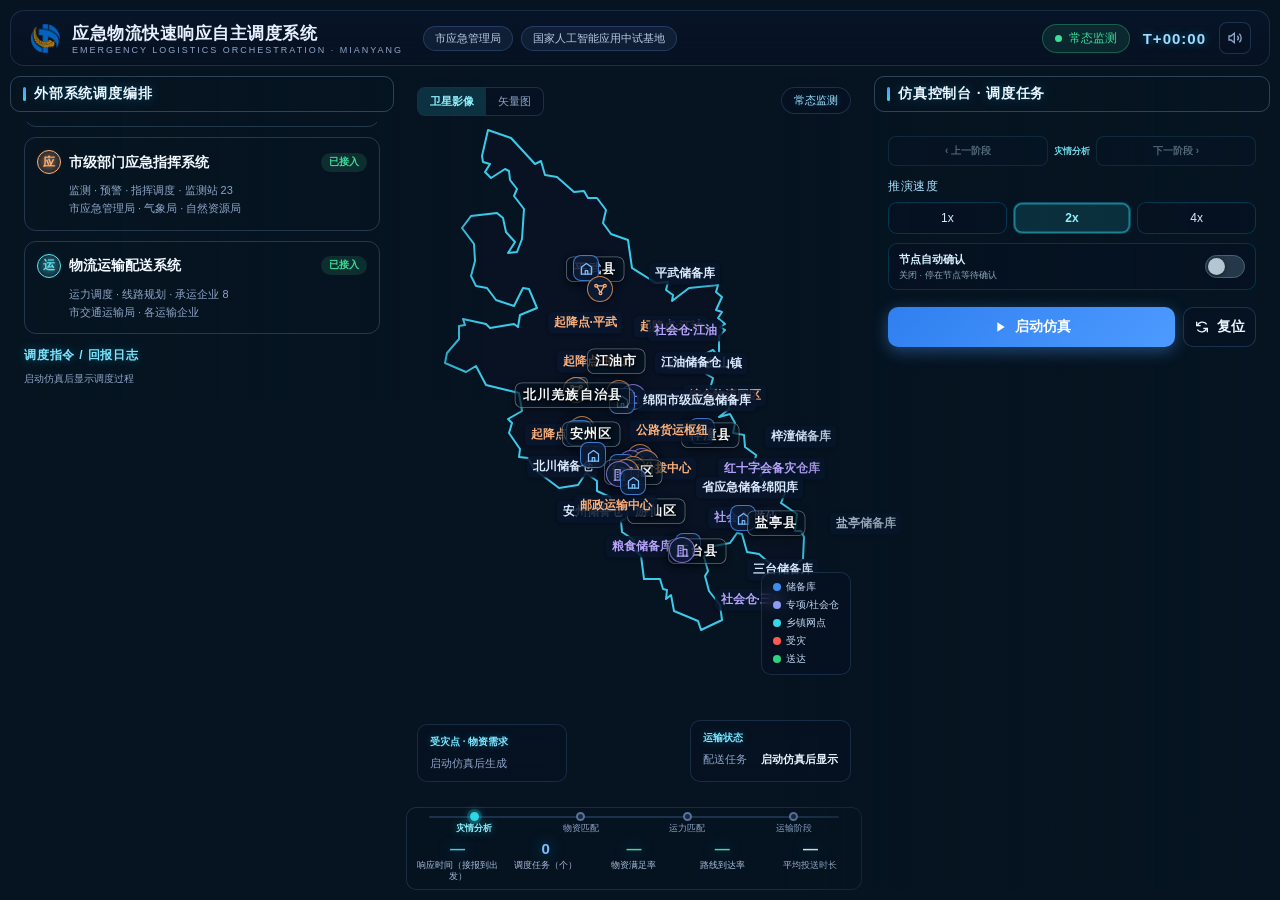
==== commit 94404ab3: "Add files via upload" ====
--- a/应急物流仿真平台 (15)-优化版.html
+++ b/应急物流仿真平台 (15)-优化版.html
@@ -1,2322 +1,2371 @@
-<!DOCTYPE html>
-<html lang="zh-CN">
-<head>
-<meta charset="UTF-8">
-<meta name="viewport" content="width=device-width,initial-scale=1">
-<title>应急物流快速响应自主调度系统 · 绵阳</title>
-<link rel="icon" href="[data-uri]">
-
-<link rel="stylesheet" href="assets/vendor/leaflet/leaflet.css">
-<link rel="stylesheet" href="assets/logistics-stage.css">
-<style>
-:root{
-  --bg0:#060d1c;--bg1:#0a1526;--bg2:#0c1a30;
-  --card:rgba(9,22,45,.78);--card2:rgba(14,30,58,.6);
-  --line:rgba(116,166,255,.18);
-  --blue:#4d9bff;--cy:#2fd6e8;--green:#3ddc97;--orange:#ffa552;--red:#ff6b6f;--purple:#a78bfa;
-  --txt:#e8f0ff;--dim:#8fa6c8;
-  --glass:rgba(9,22,45,.74);--glass2:rgba(11,26,52,.92);
-  --shadow:0 10px 36px rgba(0,6,20,.5);
-}
-*{box-sizing:border-box;margin:0;padding:0}
-html,body{height:100%}
-body{
-  font-family:'Noto Sans SC',-apple-system,'PingFang SC','Microsoft YaHei',sans-serif;
-  color:var(--txt);background:linear-gradient(160deg,#0a1526,#060d1c 55%,#081120);
-  min-height:100vh;overflow:hidden;
-}
-.app{position:relative;z-index:1;height:100vh;min-height:660px;display:grid;grid-template-rows:56px minmax(0,1fr);gap:10px;padding:10px}
-.topbar{display:flex;align-items:center;gap:14px;padding:0 18px;position:relative;z-index:2;
-  background:linear-gradient(180deg,rgba(9,22,45,.62),rgba(7,17,34,.46));backdrop-filter:blur(12px);
-  border:1px solid rgba(120,180,255,.16);border-radius:14px;flex:none;box-shadow:none}
-.logo{display:flex;align-items:center;gap:11px;min-width:0}
-.logo img{width:32px;height:32px;flex:none;object-fit:contain}
-.logo div{font-size:17px;font-weight:700;letter-spacing:.5px;white-space:nowrap}
-.logo small{display:block;font-size:9px;font-weight:400;color:var(--dim);letter-spacing:2px}
-.top-tags{display:flex;gap:8px;margin-left:6px}
-.ttag{font-size:11px;color:#b9c9e6;padding:4px 11px;border:1px solid rgba(116,166,255,.22);border-radius:20px;background:rgba(116,166,255,.08)}
-.top-right{margin-left:auto;display:flex;align-items:center;gap:13px}
-.alert-badge{display:flex;align-items:center;gap:7px;font-size:12px;padding:5px 12px;border-radius:20px;
-  background:rgba(61,220,151,.1);border:1px solid rgba(61,220,151,.3);color:#3ddc97}
-.alert-badge.warn{background:rgba(255,165,82,.1);border-color:rgba(255,165,82,.32);color:#ffa552}
-.alert-badge.danger{background:rgba(255,107,111,.12);border-color:rgba(255,107,111,.35);color:#ff6b6f}
-.alert-badge .dot{width:7px;height:7px;border-radius:50%;background:currentColor}
-.clock{font-size:15px;font-weight:700;letter-spacing:1px;color:#9fdcff;font-variant-numeric:tabular-nums;text-shadow:0 0 10px rgba(0,190,255,.4)}
-.icon-btn{width:32px;height:32px;border-radius:8px;border:1px solid rgba(120,180,255,.2);background:rgba(7,17,34,.45);
-  color:var(--txt);display:flex;align-items:center;justify-content:center;cursor:pointer;flex:none}
-.icon-btn svg{width:16px;height:16px}
-.icon-btn.muted{color:var(--dim)}
-
-/* 地图全屏底层 */
-.map-wrap{position:fixed;inset:0;z-index:0;overflow:hidden;background:#081222}
-#mapLeaflet{position:absolute;inset:0;background:#081222}
-#mapFallback{position:absolute;inset:0;width:100%;height:100%;display:none}
-#incidentCameraLinks{position:fixed;inset:0;width:100vw;height:100vh;z-index:6;overflow:visible;pointer-events:none}
-/* 中间聚焦区：透空露地图，事件穿透让地图可拖拽 */
-.center-zone{position:relative;grid-area:1/2/2/3;min-height:0;pointer-events:none}
-.center-zone>*{pointer-events:auto}
-
-/* 主区：两行三列。侧栏跨两行并铺渐变压暗背景，footer 占中间列第二行 */
-.main{display:grid;grid-template-columns:minmax(300px,384px) minmax(0,1fr) minmax(318px,396px);
-  grid-template-rows:minmax(0,1fr) auto;gap:12px;min-height:0;
-  position:relative;z-index:2;pointer-events:none;transition:grid-template-columns .3s}
-.panel{pointer-events:auto;position:relative;z-index:2;background:transparent;border:0;border-radius:14px;
-  display:flex;flex-direction:column;min-height:0;box-shadow:none;backdrop-filter:none;transition:opacity .3s,transform .3s}
-/* 两侧深色区：80%起、功能区边缘35%，外延带渐到20%结束 */
-.panel-left{grid-area:1/1/3/2;position:relative;border-radius:14px 2px 2px 14px;
-  align-self:start;height:min(36vh,520px);
-  background:linear-gradient(90deg,rgba(6,21,33,.8) 0%,rgba(6,21,33,.64) 42%,rgba(6,21,33,.5) 72%,rgba(6,21,33,.35) 100%)}
-.panel-left::after{content:'';position:absolute;top:0;bottom:0;left:100%;width:90px;pointer-events:none;
-  background:linear-gradient(90deg,rgba(6,21,33,.35),rgba(6,21,33,.2) 55%,rgba(6,21,33,0))}
-.panel-right{grid-area:1/3/3/4;position:relative;border-radius:2px 14px 14px 2px;
-  background:linear-gradient(270deg,rgba(6,21,33,.8) 0%,rgba(6,21,33,.64) 42%,rgba(6,21,33,.5) 72%,rgba(6,21,33,.35) 100%)}
-.panel-right::after{content:'';position:absolute;top:0;bottom:0;right:100%;width:90px;pointer-events:none;
-  background:linear-gradient(270deg,rgba(6,21,33,.35),rgba(6,21,33,.2) 55%,rgba(6,21,33,0))}
-.panel-h{flex:none;font-size:13px;font-weight:700;padding:8px 12px;margin:0 0 10px;border:1px solid rgba(158,201,255,.26);
-  display:flex;align-items:center;gap:8px;background:transparent;
-  border-radius:10px;letter-spacing:.8px;color:#eaf6ff;text-shadow:0 0 12px rgba(0,190,255,.3)}
-.panel-h::before{content:"";width:3px;height:14px;border-radius:2px;background:linear-gradient(180deg,var(--blue),var(--cy))}
-.panel-b{flex:1;min-height:0;overflow-y:auto;padding:13px}
-.panel-b::-webkit-scrollbar{width:5px}
-.panel-b::-webkit-scrollbar-thumb{background:rgba(120,170,255,.25);border-radius:3px}
-#ctlBody{display:flex;flex-direction:column;overflow:hidden}
-
-/* 系统卡：近平铺深底上以细亮描边分隔，内部不再填充 */
-.sys{border:1px solid rgba(158,201,255,.2);border-radius:12px;padding:12px;margin-bottom:10px;background:transparent;
-  box-shadow:none;transition:.25s;position:relative}
-.sys.busy{border-color:rgba(77,155,255,.45);background:rgba(77,155,255,.08);box-shadow:0 4px 16px rgba(77,155,255,.14)}
-/* 正在工作：高亮强调 */
-.sys.active{border-color:rgba(47,214,232,.55);background:rgba(47,214,232,.09);
-  box-shadow:0 6px 20px rgba(47,214,232,.18);animation:sysPulse 1.6s ease-in-out infinite}
-.sys.active .ic{box-shadow:0 0 12px rgba(47,214,232,.55)}
-.sys.active .stt{color:#06121f;background:var(--cy);font-weight:700;animation:none}
-@keyframes sysPulse{50%{box-shadow:0 3px 10px rgba(47,214,232,.08)}}
-/* 待命：淡化收窄 */
-.sys.standby{opacity:.55;padding:9px 12px;margin-bottom:8px;background:transparent;box-shadow:none}
-.sys.standby .s2,.sys.standby .cur{display:none}
-.sys.standby .stt{color:#8fa6c8;background:rgba(143,166,200,.12)}
-.sys .s1{display:flex;align-items:center;gap:8px;font-weight:700;font-size:13px;color:#f2f8ff}
-/* 系统图标：文字简写彩色圆（应/仓/运） */
-.sys .ic{width:24px;height:24px;border-radius:50%;border:1.5px solid currentColor;font-size:12px;font-weight:800;flex:none;
-  display:flex;align-items:center;justify-content:center;text-shadow:0 0 8px currentColor}
-.sys .stt{margin-left:auto;font-size:10px;color:#3ddc97;padding:2px 8px;border-radius:10px;background:rgba(61,220,151,.13)}
-.sys.busy .stt{color:#ffa552;background:rgba(255,165,82,.14);animation:blink 1s infinite}
-@keyframes blink{50%{opacity:.45}}
-.sys .s2{font-size:10px;color:var(--dim);margin:7px 0 0 32px;line-height:1.6}
-.sys .cur{font-size:11px;color:#a8d4ff;margin-top:7px;padding:6px 9px;border-radius:6px;background:transparent;
-  border-left:2px solid var(--blue);min-height:24px}
-.sys .cur:empty{display:none}
-.sec-t{font-size:11px;font-weight:700;color:#7ce7ff;margin:13px 0 8px;letter-spacing:.8px;text-shadow:0 0 10px rgba(0,200,255,.35)}
-/* 调度日志：前置系统简写彩色圆图标 + 指令/回报状态点，条目本体透明 */
-.log{display:flex;gap:8px;align-items:flex-start;border-radius:8px;padding:6px 4px;margin-bottom:7px;font-size:11px;line-height:1.5}
-.log .lic{flex:none;width:20px;height:20px;border-radius:50%;border:1.5px solid currentColor;background:rgba(0,0,0,.3);
-  font-size:11px;font-weight:800;display:flex;align-items:center;justify-content:center;text-shadow:0 0 8px currentColor}
-.log .lt{font-size:9px;color:var(--dim);margin-bottom:2px;display:flex;align-items:center;gap:5px}
-.log .ld{width:5px;height:5px;border-radius:50%;flex:none}
-.log .ld.down{background:#ffa552;box-shadow:0 0 6px rgba(255,165,82,.6)}
-.log .ld.back{background:#3ddc97;box-shadow:0 0 6px rgba(61,220,151,.6)}
-.log.down b{color:#ffa552}.log.back b{color:#3ddc97}
-
-/* 地图（定位规则见上方全屏底层；此处为兜底切换与瓦片滤镜） */
-.map-wrap.fallback #mapLeaflet{display:none}
-.map-wrap.fallback #mapFallback{display:block}
-.leaflet-container{background:#081222;font-family:inherit;outline:none}
-/* 深色大屏主题：矢量瓦片加深压暗成暗色地图，透明面板下白字保持可读；卫星影像保持原色 */
-.dark-tiles .leaflet-tile-pane{filter:brightness(.62) saturate(.78) contrast(1.05)}
-.leaflet-control-zoom{display:none}
-.leaflet-control-attribution{background:rgba(255,255,255,.7)!important;color:#94a3b8!important;font-size:8px!important}
-.leaflet-control-attribution a{color:#94a3b8!important}
-.mk{position:relative}
-/* 所有marker均为非交互展示元素：禁止其拦截鼠标，避免图钉漂到按钮/地图上时点击失效、拖拽中断 */
-.mk,.mk *,.focus-ring{pointer-events:none}
-.admin-area-marker{pointer-events:none}
-.admin-area-label{display:block;position:absolute;left:0;top:0;width:max-content;transform:translate(-50%,-50%);scale:var(--map-label-scale,1);transition:scale .16s ease;transform-origin:center;padding:3px 9px;border:1px solid rgba(218,235,246,.42);border-radius:9px;background:rgba(5,18,30,.68);box-shadow:0 2px 8px rgba(0,0,0,.5);color:#f2f8fc;font-size:16.5px;font-weight:700;line-height:1.45;letter-spacing:.75px;white-space:nowrap;text-align:center;text-shadow:0 1px 3px #000,0 0 7px #000}
-/* 图标型 marker */
-.mk-ic{width:26px;height:26px;border-radius:8px;display:flex;align-items:center;justify-content:center;
-  background:rgba(13,28,54,.88);border:1.5px solid rgba(116,166,255,.35);box-shadow:0 2px 8px rgba(0,6,20,.5);
-  transform:translate(-50%,-50%);position:absolute;left:0;top:0}
-.mk-ic svg{width:15px;height:15px}
-.mk.depot .mk-ic{border-color:rgba(77,155,255,.75);color:#7cc0ff}
-.mk.special .mk-ic{border-color:rgba(167,139,250,.75);color:#b8a5fd;border-radius:50%}
-.mk.hub .mk-ic{border-color:rgba(255,165,82,.75);color:#ffb27a;border-radius:50%}
-.mk.town .mk-ic{width:18px;height:18px;border-radius:5px;color:var(--cy);border-color:rgba(47,214,232,.65)}
-.mk.affected .mk-ic{width:38px;height:38px;border-radius:50%;background:#e11d48;border:3px solid #fff;color:#fff;
-  box-shadow:0 0 0 6px rgba(225,29,72,.28),0 6px 16px rgba(225,29,72,.5);animation:afPulse 1.5s ease-out infinite}
-.mk.done .mk-ic{border-color:rgba(61,220,151,.8);color:#5fe8b0;background:rgba(61,220,151,.12)}
-.mk.unit .mk-ic{width:34px;height:34px;border-radius:9px;color:#fff;border:2px solid #fff;background:#2563eb;
-  box-shadow:0 0 0 3px rgba(37,99,235,.35),0 4px 10px rgba(37,99,235,.5)}
-.mk.unit .unit-info{position:absolute;left:23px;top:-18px;z-index:4;display:flex;flex-direction:column;gap:2px;scale:var(--map-label-scale,1);transition:scale .16s ease;transform-origin:left top;
-  min-width:237px;padding:6px 9px;border:1px solid rgba(112,190,255,.72);border-radius:6px;
-  background:rgba(5,19,37,.96);box-shadow:0 3px 9px rgba(0,0,0,.48);color:#ccecff;
-  font-size:12px;font-weight:650;line-height:1.3;white-space:nowrap;text-shadow:0 1px 2px #000}
-.mk.unit .unit-info b{color:#fff;font-size:13px;font-variant-numeric:tabular-nums}
-.mk.unit.team .unit-info{min-width:0;width:max-content;max-width:250px;border-color:rgba(238,189,114,.82);color:#ffe2b0}
-.mk.unit.team-label-slot-1 .team-unit-info,.mk.unit.team-label-slot-3 .team-unit-info{left:auto;right:23px;transform-origin:right top}
-.mk.unit.team-label-slot-2 .team-unit-info,.mk.unit.team-label-slot-3 .team-unit-info{top:14px}
-.mk.uav .mk-ic{width:32px;height:32px;border-radius:50%;color:#fff;border:2px solid #fff;background:#06b6d4;
-  box-shadow:0 0 0 3px rgba(6,182,212,.4),0 4px 10px rgba(6,182,212,.5)}
-.mk.unit.uav .mk-ic{animation:uavHover 1.1s ease-in-out infinite}
-.mk.unit.uav.uav-idle .mk-ic{animation:none}
-.mk.unit.uav-preposition .uav-state{position:absolute;left:18px;top:-18px;z-index:4;scale:var(--map-label-scale,1);transition:scale .16s ease;transform-origin:left top;padding:3px 7.5px;border:1px solid rgba(80,227,237,.55);border-radius:8px;
-  background:rgba(5,19,37,.96);box-shadow:0 3px 9px rgba(0,0,0,.42);color:#a7f5ff;font-size:12px;font-weight:700;line-height:1.25;white-space:nowrap}
-.mk.unit.uav-preposition-second .uav-unit-info{left:auto;right:23px;transform-origin:right top}
-@keyframes uavHover{50%{transform:translateY(-3px);box-shadow:0 0 0 5px rgba(6,182,212,.18),0 7px 13px rgba(6,182,212,.55)}}
-@keyframes afPulse{0%{box-shadow:0 0 0 0 rgba(225,29,72,.65),0 6px 16px rgba(225,29,72,.5)}100%{box-shadow:0 0 0 42px rgba(225,29,72,0),0 6px 16px rgba(225,29,72,.5)}}
-.mk-label{position:absolute;left:15px;top:-5px;scale:var(--map-label-scale,1);transition:scale .16s ease;transform-origin:left top;white-space:nowrap;font-size:15px;font-weight:600;
-  color:#dcebff;background:rgba(9,22,45,.88);padding:2px 7px;border-radius:6px;box-shadow:0 1px 4px rgba(0,6,20,.4)}
-.mk.special .mk-label{color:#b8a5fd}.mk.hub .mk-label{color:#ffb27a}
-#mapLeaflet .route-badge,#mapLeaflet .transfer-label,#mapLeaflet .hazard-caption,#mapLeaflet .incident-marker-label{scale:var(--map-label-scale,1);transition:scale .16s ease}
-#mapLeaflet .mk-label,#mapLeaflet .admin-area-label,#mapLeaflet .unit-info,#mapLeaflet .uav-state,#mapLeaflet .warehouse-callout,#mapLeaflet .route-badge,#mapLeaflet .transfer-label,#mapLeaflet .hazard-caption,#mapLeaflet .incident-marker-label{transition:scale .16s ease}
-.warehouse-halo{position:absolute;left:0;top:0;width:34px;height:34px;transform:translate(-50%,-50%);border:1.5px solid #55d9f1;border-radius:50%;background:rgba(55,190,220,.12);box-shadow:0 0 12px rgba(55,190,220,.38)}
-.warehouse-halo.selected{width:38px;height:38px;border:2px solid #65e6b0;background:rgba(65,214,146,.13);box-shadow:0 0 14px rgba(65,230,176,.48)}
-.warehouse-callout{position:absolute;left:23px;top:-20px;z-index:20;display:flex;flex-direction:column;gap:3px;min-width:174px;padding:6px 9px;border:1px solid rgba(85,217,241,.7);border-radius:6px;background:rgba(5,22,39,.96);color:#e5f5ff;box-shadow:0 3px 10px rgba(0,0,0,.35);white-space:nowrap;scale:var(--map-label-scale,1);transition:scale .16s ease;transform-origin:left top}
-.warehouse-callout.west{left:auto;right:19px;text-align:right;transform-origin:right top}
-.warehouse-callout.south{top:12px}
-.warehouse-callout b{font-size:13.5px;line-height:1.25}
-.warehouse-callout small{color:#a9c6d8;font-size:12px;line-height:1.3}
-.focus-ring{position:absolute;left:50%;top:50%;width:60px;height:60px;transform:translate(-50%,-50%);
-  border-radius:50%;border:3px solid #ef4444;animation:focusP 1.4s ease-out infinite;pointer-events:none}
-@keyframes focusP{0%{width:40px;height:40px;opacity:.95}100%{width:140px;height:140px;opacity:0}}
-
-.map-stage{position:absolute;top:11px;right:11px;z-index:600;font-size:11px;padding:5px 12px;border-radius:16px;
-  background:rgba(7,17,34,.5);border:1px solid rgba(120,180,255,.18);color:#a8e2ff;backdrop-filter:blur(8px);
-  text-shadow:0 0 8px rgba(0,190,255,.3);box-shadow:none}
-.map-toast{position:absolute;left:50%;bottom:136px;transform:translateX(-50%) translateY(6px);z-index:900;
-  font-size:11px;color:#fff;padding:6px 14px;border-radius:16px;background:rgba(10,26,50,.88);
-  backdrop-filter:blur(8px);opacity:0;pointer-events:none!important;transition:.25s;white-space:nowrap;box-shadow:var(--shadow)}
-.map-toast.show{opacity:1;transform:translateX(-50%) translateY(0)}
-.layer-switch{position:absolute;left:11px;top:11px;z-index:600;display:flex;border-radius:8px;overflow:hidden;
-  border:1px solid rgba(120,180,255,.18);background:rgba(7,17,34,.5);backdrop-filter:blur(8px);box-shadow:none}
-.layer-switch button{border:0;background:transparent;color:var(--dim);font-size:11px;padding:6px 12px;cursor:pointer;font-family:inherit}
-.layer-switch button.sel{background:rgba(47,214,232,.16);color:#8ff0fa;font-weight:700}
-.float-card{position:absolute;z-index:550;border-radius:10px;background:rgba(7,17,34,.48);backdrop-filter:blur(8px);
-  border:1px solid rgba(120,180,255,.16);padding:10px 12px;min-width:150px;font-size:11px;box-shadow:none}
-.float-card.fl{left:11px;bottom:13px}
-.float-card.fr{right:11px;bottom:13px}
-.float-card .ft{font-size:10px;color:#7ce7ff;font-weight:700;margin-bottom:7px;text-shadow:0 0 8px rgba(0,200,255,.3)}
-.float-card .fi{display:flex;justify-content:space-between;gap:14px;margin-bottom:4px;color:var(--dim)}
-.float-card .fi b{color:#eaf6ff;font-weight:600}
-/* 图例：右下竖排小面板，避开底部两块浮卡与footer */
-.map-legend{position:absolute;z-index:550;right:11px;bottom:120px;display:flex;flex-direction:column;align-items:flex-start;gap:5px;
-  padding:8px 11px;border-radius:10px;background:rgba(7,17,34,.55);backdrop-filter:blur(8px);border:1px solid rgba(120,180,255,.16);font-size:9.5px;box-shadow:none}
-.map-legend span{display:flex;align-items:center;gap:5px;color:#c4d8f5}
-.lg-dot{width:8px;height:8px;border-radius:50%;display:inline-block}
-
-/* 实景放大弹窗（常态监测徽标正下方，右上角） */
-.scene-card{position:absolute;z-index:700;right:11px;top:46px;transform:translateY(-8px);width:300px;
-  border-radius:14px;overflow:hidden;background:rgba(9,22,45,.95);border:1px solid var(--line);
-  box-shadow:0 14px 44px rgba(0,6,20,.6);transition:.35s;opacity:0;pointer-events:none}
-.scene-card.show{opacity:1;transform:translateY(0);pointer-events:auto}
-.scene-img{height:168px;position:relative;background:linear-gradient(135deg,#0d1c36,#13274a);display:flex;
-  flex-direction:column;align-items:center;justify-content:center;gap:8px;color:#8fa6c8;text-align:center;padding:16px}
-.scene-img svg{width:40px;height:40px;opacity:.5}
-.scene-img .ph{font-size:11px;color:#8fa6c8}
-.scene-img .tag{position:absolute;top:9px;left:9px;font-size:10px;padding:3px 9px;border-radius:10px;
-  background:rgba(229,72,77,.9);color:#fff;font-weight:700}
-.media-stage{position:absolute;inset:0;display:flex;flex-direction:column;align-items:center;justify-content:center;overflow:hidden}
-.media-stage img{width:100%;height:100%;object-fit:cover;display:block}
-.media-stage video{width:100%;height:100%;object-fit:cover;display:block;background:#000}
-.media-stage .ph{font-size:11px;color:var(--dim);line-height:1.6;padding:18px;text-align:center}
-.media-stage .ph .ic{width:34px;height:34px;margin-bottom:8px;opacity:.5}
-.media-stage .ph .key{font-weight:700;color:var(--txt)}
-.media-stage .ph .want{font-size:10px;color:#7d93b5;margin-top:7px;display:block}
-/* 左右切换箭头 */
-.media-arrow{position:absolute;top:50%;transform:translateY(-50%);z-index:3;width:26px;height:26px;border-radius:50%;
- border:1px solid rgba(150,190,240,.4);background:rgba(8,18,38,.55);color:#d4e6ff;cursor:pointer;
- display:none;align-items:center;justify-content:center;transition:.2s}
-.media-arrow svg{width:15px;height:15px}
-.media-arrow.left{left:8px}.media-arrow.right{right:8px}
-.multi .media-arrow{display:flex}
-.media-arrow:hover{background:rgba(56,214,230,.45);border-color:var(--cy)}
-/* 底部指示点/计数 */
-.media-bar{position:absolute;left:0;right:0;bottom:0;z-index:3;padding:8px 10px;
- display:none;align-items:center;background:linear-gradient(transparent,rgba(4,10,24,.88))}
-.multi .media-bar{display:flex}
-.media-dots{display:flex;gap:5px;align-items:center}
-.media-dots i{width:6px;height:6px;border-radius:50%;background:rgba(200,220,250,.4);cursor:pointer}
-.media-dots i.on{background:var(--cy);width:14px;border-radius:3px}
-.media-count{font-size:10px;color:#cdddf5;margin-left:auto}
-.mcap{position:absolute;left:0;right:0;bottom:0;z-index:2;font-size:10px;color:#dceaff;padding:6px 9px;
- background:linear-gradient(transparent,rgba(4,10,24,.85))}
-.scene-body{padding:11px 13px}
-.scene-body .t{font-size:13px;font-weight:700;margin-bottom:4px}
-.scene-body .d{font-size:11px;color:var(--dim);line-height:1.55}
-.scene-body .d:empty{display:none}
-.scene-close{position:absolute;top:8px;right:9px;z-index:2;width:24px;height:24px;border-radius:50%;
-  border:0;background:rgba(140,170,220,.18);color:#b9c9e6;cursor:pointer;line-height:1;
-  display:flex;align-items:center;justify-content:center}
-
-/* 控制台 */
-.ctl-grp{margin-bottom:14px}
-.ctl-l{font-size:11px;color:#a8e2ff;margin-bottom:7px;letter-spacing:.5px}
-.opts{display:grid;grid-template-columns:repeat(3,1fr);gap:6px}
-.opt{text-align:center;font-size:11px;padding:8px 4px;border-radius:9px;border:1px solid rgba(0,190,255,.22);
-  background:rgba(7,17,34,.45);cursor:pointer;color:#d5ecff;transition:.15s}
-.opt:hover{border-color:rgba(0,220,255,.55)}
-.opt.sel{background:rgba(47,214,232,.14);color:#8ff0fa;font-weight:700;box-shadow:inset 0 0 0 1.5px rgba(47,214,232,.55),0 0 10px rgba(47,214,232,.2)}
-.opt.danger.sel{background:rgba(255,107,111,.12);color:#ff8f92;box-shadow:inset 0 0 0 1.5px rgba(255,107,111,.55)}
-select{width:100%;padding:8px 10px;border-radius:9px;border:1px solid rgba(0,190,255,.3);background:rgba(5,14,28,.72);
-  color:#eaf6ff;font-family:inherit;font-size:11px;outline:none}
-select:disabled{opacity:.5}
-.seg{display:grid;grid-template-columns:repeat(3,1fr);gap:6px}
-.seg button{padding:8px;border-radius:9px;border:1px solid rgba(0,190,255,.22);background:rgba(7,17,34,.45);
-  color:#d5ecff;cursor:pointer;font-family:inherit;font-size:11px}
-.seg button:hover{border-color:rgba(0,220,255,.55)}
-.seg button.sel{background:rgba(47,214,232,.14);color:#8ff0fa;font-weight:700;box-shadow:inset 0 0 0 1.5px rgba(47,214,232,.5)}
-.auto-confirm-control{display:flex;align-items:center;justify-content:space-between;gap:12px;margin:-5px 0 13px;padding:8px 10px;border:1px solid rgba(0,190,255,.2);border-radius:9px;background:rgba(7,17,34,.38)}
-.auto-confirm-copy{display:flex;flex-direction:column;gap:2px;min-width:0}
-.auto-confirm-copy b{color:#d9f2ff;font-size:11px;font-weight:700}
-.auto-confirm-copy small{color:#91aabd;font-size:9px;line-height:1.35}
-.auto-confirm-switch{position:relative;display:inline-flex;flex:none;width:40px;height:23px;cursor:pointer}
-.auto-confirm-switch input{position:absolute;width:1px;height:1px;opacity:0}
-.auto-confirm-switch span{position:absolute;inset:0;border:1px solid #486279;border-radius:99px;background:#25384a;transition:.18s}
-.auto-confirm-switch span:before{content:"";position:absolute;left:2px;top:2px;width:17px;height:17px;border-radius:50%;background:#b4c6d2;box-shadow:0 1px 4px #0008;transition:.18s}
-.auto-confirm-switch input:checked+span{border-color:#43d5ca;background:#117c7c}
-.auto-confirm-switch input:checked+span:before{transform:translateX(17px);background:#e4fffb}
-.auto-confirm-switch input:focus-visible+span{outline:2px solid #a2f3ee;outline-offset:2px}
-.act-nav{display:grid;grid-template-columns:minmax(62px,1fr) auto minmax(62px,1fr);align-items:center;gap:6px;margin:0 0 12px}
-.act-nav button{min-width:0;padding:7px 5px;border:1px solid rgba(67,199,231,.34);border-radius:8px;
-  background:rgba(7,20,39,.72);color:#c9eaff;font-family:inherit;font-size:10px;font-weight:700;cursor:pointer;white-space:nowrap}
-.act-nav button:hover:not(:disabled){border-color:rgba(67,220,244,.8);background:rgba(31,99,135,.28);color:#fff}
-.act-nav button:disabled{opacity:.38;cursor:not-allowed}
-.act-nav-title{max-width:128px;overflow:hidden;color:#72dbe9;font-size:9px;font-weight:700;text-align:center;text-overflow:ellipsis;white-space:nowrap}
-.btn-row{display:grid;grid-template-columns:1fr auto;gap:8px;margin-top:4px}
-.btn{display:flex;align-items:center;justify-content:center;gap:7px;padding:10px;border-radius:10px;border:1px solid rgba(120,180,255,.2);
-  background:rgba(7,17,34,.5);color:#eaf6ff;cursor:pointer;font-family:inherit;font-size:13px;font-weight:700}
-.btn svg{width:16px;height:16px}
-.btn.go{background:linear-gradient(135deg,#2f7ff0,#4d9bff);border:0;color:#fff;box-shadow:0 4px 16px rgba(77,155,255,.4)}
-.btn.go:disabled{opacity:.45;cursor:not-allowed}
-.task{display:flex;align-items:center;gap:9px;border:1px solid rgba(158,201,255,.18);border-radius:10px;padding:9px 10px;margin-bottom:8px;
-  background:transparent}
-.task .no{width:20px;height:20px;border-radius:6px;background:rgba(77,155,255,.18);color:#9cc8ff;font-size:11px;
-  display:flex;align-items:center;justify-content:center;flex:none}
-.task .t1{font-size:11px;font-weight:600;white-space:nowrap;overflow:hidden;text-overflow:ellipsis;color:#f2f8ff}
-.task .t2{font-size:9.5px;color:var(--dim);margin-top:2px}
-.task .ts{margin-left:auto;font-size:9px;padding:3px 8px;border-radius:10px;flex:none}
-.task .ts.wait{background:rgba(143,166,200,.14);color:var(--dim)}
-.task .ts.run{background:rgba(255,165,82,.14);color:#ffa552}
-.task .ts.done{background:rgba(61,220,151,.14);color:#3ddc97}
-.task-section{display:flex;flex:1 1 auto;flex-direction:column;min-height:96px}
-.task-section>.sec-t{flex:none}
-.task-list{flex:1 1 auto;min-height:0;overflow-y:auto;overscroll-behavior:contain;padding-right:3px}
-.task-list::-webkit-scrollbar{width:5px}
-.task-list::-webkit-scrollbar-thumb{background:rgba(120,170,255,.3);border-radius:3px}
-
-/* footer：半透明平色+模糊，只占中间列（不延伸到两侧阴影） */
-footer.foot-zone{grid-area:2/2/3/3;position:relative;z-index:1;pointer-events:auto;
-  margin:0;padding:2px 8px 6px;
-  background:rgba(6,21,33,.55);backdrop-filter:blur(10px);border:1px solid rgba(158,201,255,.14);border-radius:10px}
-.tl-wrap{position:relative;padding:2px 6px}
-.tl-track{position:absolute;left:14px;right:14px;top:6px;height:2px;border-radius:2px;background:rgba(120,170,255,.2)}
-.tl-fill{height:100%;border-radius:2px;background:linear-gradient(90deg,var(--blue),var(--cy));width:0;transition:width .3s}
-.tl-steps{position:relative;display:grid;grid-template-columns:repeat(10,1fr)}
-.tl-step{display:flex;flex-direction:column;align-items:center;gap:2px;font-size:9px;line-height:1.25;color:var(--dim);text-align:center;position:relative;padding-top:11px}
-.tl-step .pd{position:absolute;top:0;width:9px;height:9px;border-radius:50%;background:#16294a;border:2px solid #5b7398}
-.tl-step.done .pd{background:var(--green);border-color:var(--green);box-shadow:0 0 7px rgba(61,220,151,.5)}
-.tl-step.act .pd{background:var(--cy);border-color:var(--cy);box-shadow:0 0 0 3px rgba(47,214,232,.22),0 0 10px rgba(47,214,232,.6)}
-.tl-step.act{color:#8ff0fa;font-weight:700;text-shadow:0 0 8px rgba(47,214,232,.5)}
-.tl-step.done{color:#3ddc97}
-.kpis{display:grid;grid-template-columns:repeat(5,1fr);gap:3px;margin-top:3px}
-.kpi{background:transparent;border:0;padding:1px 2px;text-align:center}
-.kpi .v{font-size:15px;font-weight:800;line-height:1.25;font-variant-numeric:tabular-nums;color:#f5faff;text-shadow:0 0 14px rgba(0,190,255,.5)}
-.kpi .v.cy{color:var(--cy)}.kpi .v.bl{color:#7cc0ff}.kpi .v.gr{color:var(--green)}
-.kpi .k{font-size:9px;line-height:1.25;color:#a8bfdc;margin-top:1px}
-
-/* 面板标题 */
-.panel-h{position:relative}
-/* 方案比选浮层（中间聚焦区居中） */
-.plan-modal{position:absolute;left:50%;top:44%;transform:translate(-50%,-50%);z-index:750;width:380px;
-  background:rgba(8,20,40,.88);backdrop-filter:blur(16px);border:1px solid rgba(120,180,255,.22);border-radius:14px;
-  box-shadow:0 20px 60px rgba(0,6,20,.6);padding:18px;display:none}
-.plan-modal.show{display:block}
-.pm-head{background:rgba(255,165,82,.1);color:#ffb27a;font-size:12px;font-weight:700;padding:9px 12px;border-radius:8px;
-  margin-bottom:12px;border:1px solid rgba(255,165,82,.3)}
-.plan-item{border:1.5px solid var(--line);border-radius:10px;padding:12px 14px;margin-bottom:10px;cursor:pointer;transition:.15s}
-.plan-item:hover{border-color:var(--blue);background:rgba(77,155,255,.07)}
-.plan-item.recommend{border-color:rgba(47,214,232,.55);background:rgba(47,214,232,.09);box-shadow:0 2px 12px rgba(47,214,232,.15)}
-.pi-h{font-weight:700;font-size:13px;margin-bottom:6px;display:flex;align-items:center;gap:8px}
-.pi-badge{font-size:10px;color:#06121f;background:var(--cy);padding:2px 8px;border-radius:10px;font-weight:700}
-.pi-b{display:flex;justify-content:space-between;font-size:11px;color:var(--dim);margin-top:3px}
-
-@media(max-width:1100px){
-  body{overflow-y:auto}
-  .app{height:auto;min-height:100vh;grid-template-rows:56px auto}
-  .main{display:flex;flex-direction:column}
-  .panel{flex:none;max-height:44vh}
-  #ctlBody{overflow-y:auto}
-  .task-section{flex:none;min-height:0}
-  .task-list{flex:none;max-height:180px}
-  .panel-left{height:30vh;max-height:30vh}
-  .center-zone{flex:none;height:42vh;margin:0 -2px}
-  footer.foot-zone{flex:none;order:9;padding:2px 8px 6px;margin:0}
-  .kpis{grid-template-columns:repeat(3,1fr)}
-}
-@media(max-width:600px){
-  .top-tags{display:none}
-  .logo small{display:none}
-  .topbar{padding:0 12px;gap:8px}
-  .top-right{gap:9px}
-  .alert-badge{display:none}
-  .logo img{width:26px;height:26px}
-  .logo div{font-size:14px;letter-spacing:0}
-  .kpis{grid-template-columns:repeat(2,1fr)}
-  .center-zone{height:38vh}
-  .scene-card{width:260px}
-}
-/* 场景一：暴雨泥石流监测警报与 AI 辅助研判 */
-.incident-banner{position:fixed;z-index:1100;top:82px;left:50%;transform:translateX(-50%) translateY(-16px);
- width:min(880px,calc(100vw - 840px));min-width:360px;padding:17px 22px 15px;border-radius:12px;
- border:1px solid rgba(255,111,99,.8);border-top:3px solid #ff6e61;background:linear-gradient(110deg,rgba(67,16,26,.97),rgba(27,17,34,.96));
- box-shadow:0 12px 54px rgba(0,0,0,.5),0 0 32px rgba(255,66,64,.15);opacity:0;visibility:hidden;pointer-events:none;
- transition:opacity .45s,transform .45s;backdrop-filter:blur(16px)}
-.incident-banner.show{opacity:1;visibility:visible;transform:translateX(-50%) translateY(0);animation:incidentBorder 2s ease-in-out infinite}
-.incident-eyebrow{display:flex;align-items:center;gap:8px;font-size:11px;font-weight:700;letter-spacing:1.3px;color:#ffafa5}
-.incident-dot{width:7px;height:7px;border-radius:50%;background:#ff786c;box-shadow:0 0 12px #ff786c;animation:blink 1.2s infinite;flex:none}
-.incident-banner h1{font-size:clamp(18px,1.55vw,28px);line-height:1.55;letter-spacing:.5px;margin:6px 0;color:#fff4ef}
-.incident-banner p{font-size:11px;line-height:1.7;color:#dbb9b5}
-.incident-banner.complete{border-color:rgba(255,183,87,.65);border-top-color:#ffb757;animation:none}
-.incident-banner.complete .incident-dot{background:#ffb757;box-shadow:0 0 10px #ffb757;animation:none}
-@keyframes incidentBorder{50%{box-shadow:0 12px 54px rgba(0,0,0,.5),0 0 38px rgba(255,66,64,.32)}}
-.assessment-card{position:fixed;left:24px;bottom:24px;z-index:1050;width:344px;border:1px solid rgba(86,181,237,.5);
- border-radius:14px;background:linear-gradient(145deg,rgba(9,29,49,.97),rgba(5,18,35,.97));padding:17px 18px;
- box-shadow:0 16px 48px rgba(0,0,0,.5);opacity:0;visibility:hidden;transform:translateY(20px);transition:.4s;pointer-events:none;backdrop-filter:blur(16px)}
-.assessment-card.show{opacity:1;visibility:visible;transform:translateY(0)}
-.assessment-head{display:flex;align-items:center;justify-content:space-between;margin-bottom:5px;font-size:14px;font-weight:700;color:#b0edff}
-.assessment-status{font-size:10px;font-weight:500;color:#7de4ee;border:1px solid rgba(47,214,232,.3);padding:3px 7px;border-radius:5px}
-.assessment-sub{font-size:10px;line-height:1.7;color:#8fa9c4;margin-bottom:12px}
-.assessment-monitoring{font-size:10px;color:#a5c6df;padding:7px 9px;margin:0 0 10px;background:rgba(69,147,203,.1);border-radius:6px;line-height:1.7}
-.assessment-row{padding:10px 0;border-top:1px solid rgba(139,191,235,.12)}
-.assessment-row-head{display:flex;align-items:center;justify-content:space-between;font-size:11px;color:#adc5dd;gap:8px}
-.assessment-row-state{color:#74deef;font-size:10px;white-space:nowrap}
-.assessment-row.pending .assessment-row-state::after{content:'…';display:inline-block;animation:blink 1s infinite}
-.assessment-value{font-size:11px;line-height:1.7;color:#e7f1ff;margin-top:5px}
-.assessment-row.pending .assessment-value{color:#607b98}
-.assessment-progress{height:3px;background:rgba(107,161,210,.15);border-radius:2px;overflow:hidden;margin-top:10px}
-.assessment-progress i{display:block;width:0;height:100%;background:linear-gradient(90deg,#3992f3,#61e5dd);transition:width .25s}
-.assessment-meta{display:flex;justify-content:space-between;font-size:9px;color:#809bb6;margin-top:7px}
-.assessment-result{display:none;margin:12px 0 5px;padding:14px 12px;border:1px solid rgba(255,180,86,.45);border-radius:9px;
- background:linear-gradient(110deg,rgba(255,158,60,.12),rgba(255,110,68,.04))}
-.assessment-result small{color:#d2b697;font-size:10px;letter-spacing:1px}
-.assessment-result strong{display:block;color:#ffbd76;font-size:28px;font-weight:900;line-height:1.6;letter-spacing:3px}
-.assessment-result span{color:#e1c6ab;font-size:10px;line-height:1.7}
-.assessment-result .assessment-estimate{display:block;font-size:15px;color:#ffe1b7;font-weight:700;margin:2px 0 6px}
-.assessment-card.complete{border-color:rgba(255,180,86,.5)}
-.assessment-card.complete .assessment-result{display:block}
-.assessment-card.complete .assessment-status{color:#ffd195;border-color:rgba(255,180,86,.35)}
-.assessment-card.complete .assessment-row{padding:7px 0}
-.assessment-note{font-size:9px;line-height:1.6;color:#7e94aa;margin-top:9px}
-.scenario-lock{padding:12px 13px;border:1px solid rgba(79,165,222,.28);border-radius:10px;margin-bottom:15px;background:rgba(7,25,44,.62)}
-.scenario-lock .eyebrow{font-size:10px;color:#7ee6f0;letter-spacing:.6px;margin-bottom:7px}
-.scenario-lock strong{font-size:14px;display:block;line-height:1.7;color:#eff5ff}
-.scenario-lock .location{font-size:11px;color:#9bb7d4;margin-top:3px}
-.scenario-lock .assessment-summary{font-size:10px;color:#ffbc7d;margin-top:8px}
-.incident-scene .scene-card{position:fixed;top:126px;right:26px;width:344px;z-index:1050;border-color:rgba(120,180,235,.35)}
-.incident-scene .scene-img{height:194px}
-.incident-scene .scene-body{padding:10px 13px}
-.incident-scene .scene-body .d{font-size:10px}
-.incident-camera-floating-layer{display:none;position:fixed;inset:0;z-index:1060;pointer-events:none}
-.incident-scene .incident-camera-floating-layer{display:block}
-.incident-monitor-float{display:none;position:absolute;left:0;top:0;z-index:2;width:min(360px,calc(100vw - 24px));overflow:hidden;border:1px solid var(--camera-color);border-radius:10px;background:rgba(5,18,36,.97);box-shadow:0 9px 28px rgba(0,0,0,.56),0 0 14px var(--camera-color);pointer-events:auto;transition:box-shadow .18s,border-color .18s}
-.incident-monitor-float.show{display:block;animation:cameraAppear .42s ease-out both}
-@keyframes cameraAppear{from{opacity:0;transform:translateY(8px)}to{opacity:1;transform:translateY(0)}}
-@media(max-width:1119px) and (min-width:701px){.incident-monitor-float{width:min(360px,calc(100vw - 24px))}}
-@media(max-width:700px){.incident-monitor-float{width:min(300px,calc(100vw - 24px))}}
-.incident-monitor-float.selected{border-color:#fff;box-shadow:0 0 0 2px rgba(255,255,255,.3),0 0 24px var(--camera-color),0 9px 28px rgba(0,0,0,.56)}
-.incident-monitor-viewport{position:relative;aspect-ratio:16/9;background:#000;overflow:hidden}
-.incident-monitor-viewport video{display:block;width:100%;height:100%;object-fit:cover;background:#000}
-.incident-monitor-label{display:flex;align-items:center;gap:6px;min-height:30px;padding:5px 7px;color:#e7f6ff;font-size:10px;font-weight:700;line-height:1.3;text-align:left}
-.incident-monitor-label i{display:inline-flex;align-items:center;justify-content:center;width:18px;height:18px;flex:none;border-radius:50%;background:var(--camera-color);color:#061421;font-size:10px;font-style:normal;font-weight:900}
-.incident-monitor-label span{flex:1;min-width:0}
-.incident-monitor-label small{flex:none;color:#9db8d2;font-size:9px;font-variant-numeric:tabular-nums;letter-spacing:.4px}
-.incident-camera-link-button{position:absolute;inset:0;display:flex;align-items:center;justify-content:center;border:0;background:rgba(4,18,34,.62);color:#e7fbff;font-family:inherit;font-size:9px;font-weight:700;cursor:pointer}
-.incident-camera-link-button[hidden]{display:none}
-.incident-scene .panel-right .panel-b{padding-top:13px}
-.incident-scene #fcDemand,.incident-scene #fcRoute,.incident-scene .map-legend{display:none}
-.scene-img .tag{z-index:4;font-size:9px;background:rgba(12,28,44,.9);border:1px solid rgba(143,211,244,.4)}
-.media-stage video{object-fit:contain}
-.media-stage .mcap{bottom:28px;text-align:left;font-size:10px}
-.incident-camera-popup .leaflet-popup-content-wrapper{padding:0;border:1px solid rgba(120,180,235,.45);border-radius:14px;background:transparent;box-shadow:0 14px 44px rgba(0,6,20,.65)}
-.incident-camera-popup .leaflet-popup-content{width:min(344px,calc(100vw - 44px))!important;margin:0!important}
-.incident-camera-popup .leaflet-popup-tip{background:rgba(9,22,45,.97);box-shadow:0 4px 12px rgba(0,6,20,.45)}
-.incident-camera-popup .scene-card.map-popup{position:relative!important;inset:auto!important;width:100%!important;max-width:none!important;z-index:auto;opacity:1;transform:none;pointer-events:auto;border:0;border-radius:13px;box-shadow:none}
-.incident-camera-popup .scene-card.map-popup .scene-img{height:194px}
-.incident-camera-marker{width:0;height:0}
-.camera-pin{position:absolute;left:0;top:0;transform:translate(-50%,-50%);display:flex;align-items:center;gap:6px;white-space:nowrap}
-.camera-pin b{display:flex;align-items:center;justify-content:center;width:32px;height:32px;border:2px solid #fff;border-radius:50%;background:#145e86;color:#fff;font-size:18px;box-shadow:0 0 0 4px rgba(52,205,240,.2),0 3px 10px #0008}
-.camera-pin span{padding:4px 10px;border:1px solid #63d9e9;border-radius:6px;background:rgba(5,23,42,.96);color:#e7fbff;font-size:15px;font-weight:700;box-shadow:0 3px 9px #0007}
-.camera-pin-1 b{background:#45d6eb!important;box-shadow:0 0 0 4px #45d6eb44,0 3px 10px #0008!important}
-.camera-pin-1 span{border-color:#45d6eb!important}
-.camera-pin-2 b{background:#ffc264!important;box-shadow:0 0 0 4px #ffc26444,0 3px 10px #0008!important}
-.camera-pin-2 span{border-color:#ffc264!important}
-.camera-pin-3 b{background:#f27eaf!important;box-shadow:0 0 0 4px #f27eaf44,0 3px 10px #0008!important}
-.camera-pin-3 span{border-color:#f27eaf!important}
-.incident-camera-connector{stroke-linecap:round;stroke-dasharray:7 6;filter:drop-shadow(0 1px 3px #000)}
-.media-retry{position:absolute;left:50%;top:50%;transform:translate(-50%,-50%);z-index:5;border:1px solid #65d9ee;
- border-radius:8px;padding:10px 15px;background:rgba(4,21,39,.92);color:#b4f3ff;cursor:pointer;font-family:inherit;font-size:11px}
-.incident-marker-label{position:absolute;left:0;top:32px;transform:translateX(-50%);width:max-content;max-width:300px;
- color:#fff0e6;background:rgba(105,27,24,.96);border:1px solid rgba(255,136,99,.8);border-radius:6px;font-size:16.5px;padding:6px 12px;text-align:center}
-.focus-ring.incident-ring{border-color:#ff7c53;border-width:3px;animation:incidentRing 1.7s ease-out infinite}
-.focus-ring.incident-ring.second{animation-delay:.85s}
-@keyframes incidentRing{0%{width:38px;height:38px;opacity:1}100%{width:200px;height:200px;opacity:0}}
-@media(max-width:1500px) and (min-width:1101px){
- .incident-banner{padding:12px 16px;min-width:0}.incident-banner h1{font-size:21px}.incident-banner p{font-size:10px}
- .assessment-card{width:330px;left:22px;padding:14px 16px}
-}
-@media(max-width:1100px){
- .incident-banner{position:fixed;top:80px;width:calc(100vw - 36px);min-width:0;padding:12px 16px}
- .incident-banner h1{font-size:19px}.incident-banner p{font-size:10px}
- .incident-scene .center-zone{height:72vh;min-height:540px}
- .incident-scene .scene-card{position:absolute;top:175px;right:12px;width:min(320px,42vw)}
- .incident-scene .panel-right .panel-b{padding-top:13px}
- .assessment-card{left:18px;bottom:18px;width:min(330px,46vw);padding:13px 14px}
- .assessment-result strong{font-size:23px}
-}
-@media(max-width:600px){
- .incident-banner{top:78px}.incident-banner h1{font-size:17px}.incident-eyebrow{font-size:9px}
- .incident-scene .scene-card{position:fixed;top:210px;right:10px;width:calc(100vw - 20px)}
- .incident-monitor-float{width:min(300px,calc(100vw - 24px))}
- .incident-monitor-label{font-size:9px;min-height:28px;padding:4px 5px}
- .incident-scene .scene-img{height:148px}.incident-scene .scene-body{display:none}
- .incident-camera-popup .leaflet-popup-content{width:calc(100vw - 44px)!important}
- .incident-camera-popup .scene-card.map-popup .scene-img{height:148px}
- .assessment-card{left:10px;bottom:10px;width:calc(100vw - 20px);padding:11px 13px;max-height:calc(100vh - 405px);overflow:auto}
- .assessment-row{padding:6px 0}.assessment-sub{margin-bottom:6px}.assessment-result{margin-top:8px;padding:8px 12px}
-}
-/* 两侧信息可读性微调；允许长文换行，并由侧栏自身滚动承载增加的高度。 */
-.panel-h{font-size:14px}
-.panel-b{padding:14px}
-.sys .s1{font-size:14px;line-height:1.45;flex-wrap:wrap}
-.sys .stt{font-size:10px;flex:none}
-.sys .s2{font-size:11px;line-height:1.65}
-.sys .cur{font-size:12px;line-height:1.65;overflow-wrap:anywhere}
-.sec-t{font-size:12px}
-.log{gap:9px;font-size:12px;line-height:1.6}
-.log .lic{width:22px;height:22px;font-size:12px}
-.log .lt{font-size:10px;line-height:1.45;flex-wrap:wrap}
-.log .lc{overflow-wrap:anywhere}
-.ctl-l{font-size:12px}
-.opt,select,.seg button{font-size:12px}
-.btn{font-size:14px}
-.task .t1{font-size:12px}
-.task .t2{font-size:10.5px;line-height:1.5}
-.task .t2.manifest{font-size:10px}
-.task .ts{font-size:10px}
-.assessment-head{font-size:15px}
-.assessment-status{font-size:11px}
-.assessment-sub,.assessment-monitoring{font-size:11px}
-.assessment-row-head{font-size:12px}
-.assessment-row-state{font-size:11px}
-.assessment-value{font-size:12px;overflow-wrap:anywhere}
-.assessment-meta{font-size:10px}
-.assessment-note{font-size:10px}
-@media(max-width:600px){
- .panel-h{font-size:13.5px}
- .sys .s1{font-size:13.5px}
- .log{font-size:11.5px}
- .assessment-card{max-height:calc(100vh - 390px)}
-}
-@media(prefers-reduced-motion:reduce){.incident-banner.show,.focus-ring.incident-ring,.incident-dot,.assessment-row.pending .assessment-row-state::after{animation:none}}
-</style>
-</head>
-<body>
-<div class="app">
-  <div class="map-wrap" id="mapWrap">
-    <div id="mapLeaflet"></div>
-    <svg id="mapFallback" viewBox="0 0 760 740" preserveAspectRatio="xMidYMid meet"></svg>
-  </div>
-  <header class="topbar">
-    <div class="logo">
-      <img src="[data-uri]" alt="LOGO">
-      <div>应急物流快速响应自主调度系统<small>EMERGENCY LOGISTICS ORCHESTRATION · MIANYANG</small></div>
-    </div>
-    <div class="top-tags"><span class="ttag">市应急管理局</span><span class="ttag">国家人工智能应用中试基地</span></div>
-    <div class="top-right">
-      <span class="alert-badge" id="alertBadge"><i class="dot"></i><span id="alertTxt">常态监测</span></span>
-      <span class="clock" id="clock">T+00:00</span>
-      <button class="icon-btn muted" id="btnMute" title="开启声音" aria-label="开启声音"><svg viewBox="0 0 24 24" fill="none" stroke="currentColor" stroke-width="2"><path d="M11 5 6 9H3v6h3l5 4V5Z"/><path d="M15.5 8.5a5 5 0 0 1 0 7M18.5 5.5a9 9 0 0 1 0 13"/></svg></button>
-    </div>
-  </header>
-
-  <div class="main" id="mainGrid">
-    <svg id="incidentCameraLinks" aria-hidden="true"></svg>
-    <section class="panel panel-left">
-      <div class="panel-h">外部系统调度编排</div>
-      <div class="panel-b" id="sysBody"></div>
-    </section>
-
-    <div class="center-zone">
-        <div class="incident-banner" id="incidentBanner" role="alert" aria-live="assertive">
-          <div class="incident-eyebrow"><i class="incident-dot"></i><span id="incidentEyebrow">突发灾情警报 · 实时监测触发</span></div>
-          <h1 id="incidentTitle">北川曲山镇沙坝村因持续暴雨发生泥石流灾害</h1>
-          <p id="incidentDescription">受灾范围聚焦沙坝村，正在根据现场监控监测开展灾情综合研判。</p>
-        </div>
-        <aside class="assessment-card" id="assessmentCard" aria-label="AI 灾情研判" aria-live="polite"></aside>
-        <div class="logistics-heading" id="logisticsHeading" aria-live="polite"></div>
-        <section class="supply-panel" id="supplyPanel" aria-label="物资匹配清单"></section>
-        <div class="logistics-legend" id="logisticsLegend"><span style="--c:#49dfac">优选公路</span><span style="--c:#6d9fff">候选路线</span><span style="--c:#ff706d">道路中断 ×</span><span style="--c:#50e3ed">无人机</span><span style="--c:#eebd72">救援人员接驳</span></div>
-        <div class="layer-switch">
-          <button data-layer="sat" class="sel">卫星影像</button>
-          <button data-layer="dark">矢量图</button>
-        </div>
-        <div class="map-stage" id="mapStage">常态监测</div>
-        <div class="float-card fl" id="fcDemand"><div class="ft">受灾点 · 物资需求</div><div style="color:var(--dim)">启动仿真后生成</div></div>
-        <div class="float-card fr" id="fcRoute"><div class="ft">中断 · 在途 · 送达</div><div style="color:var(--dim)">启动仿真后生成</div></div>
-        <div class="map-legend">
-          <span><i class="lg-dot" style="background:#3b8eed"></i>储备库</span>
-          <span><i class="lg-dot" style="background:#8b9cf7"></i>专项/社会仓</span>
-          <span><i class="lg-dot" style="background:#38d6e6"></i>乡镇网点</span>
-          <span><i class="lg-dot" style="background:#ff5a52"></i>受灾</span>
-          <span><i class="lg-dot" style="background:#2fd27d"></i>送达</span>
-        </div>
-        <div class="plan-modal" id="planModal">
-          <div class="pm-head">● 仿真已暂停 · 请比选下达调度方案</div>
-          <div class="plan-item" data-plan="A">
-            <div class="pi-h">方案A · 时效优先</div>
-            <div class="pi-b"><span>完成 T+18分</span><span>成本指数 1.68k</span></div>
-            <div class="pi-b"><span>动用 0车/6机</span><span>满足率 100%</span></div>
-          </div>
-          <div class="plan-item recommend" data-plan="B">
-            <div class="pi-h">方案B · 时效成本均衡 <span class="pi-badge">智能推荐</span></div>
-            <div class="pi-b"><span>完成 T+12分</span><span>成本指数 0.14k</span></div>
-            <div class="pi-b"><span>动用 2车/0机</span><span>满足率 100%</span></div>
-          </div>
-          <div class="plan-item" data-plan="C">
-            <div class="pi-h">方案C · 成本优先</div>
-            <div class="pi-b"><span>完成 T+26分</span><span>成本指数 0.26k</span></div>
-            <div class="pi-b"><span>动用 2车/0机</span><span>满足率 100%</span></div>
-          </div>
-        </div>
-        <div class="scene-card" id="sceneCard">
-          <button class="scene-close" id="sceneClose" aria-label="关闭"><svg viewBox="0 0 24 24" width="13" height="13"><path fill="none" stroke="#fff" stroke-width="2.4" stroke-linecap="round" d="M6 6l12 12M18 6L6 18"/></svg></button>
-          <div class="scene-img" id="sceneImg">
-            <span class="tag" id="sceneTag">实景</span>
-            <div class="media-stage" id="mediaStage"></div>
-            <button class="media-arrow left" id="mPrev" aria-label="上一个"><svg viewBox="0 0 24 24" fill="none" stroke="currentColor" stroke-width="2.2" stroke-linecap="round" stroke-linejoin="round"><path d="M15 6l-6 6 6 6"/></svg></button>
-            <button class="media-arrow right" id="mNext" aria-label="下一个"><svg viewBox="0 0 24 24" fill="none" stroke="currentColor" stroke-width="2.2" stroke-linecap="round" stroke-linejoin="round"><path d="M9 6l6 6-6 6"/></svg></button>
-            <div class="media-bar">
-              <div class="media-dots" id="mediaDots"></div>
-              <span class="media-count" id="mediaCount"></span>
-            </div>
-          </div>
-          <div class="scene-body"><div class="t" id="sceneTitle"></div><div class="d" id="sceneDesc"></div></div>
-        </div>
-        <div class="incident-camera-floating-layer" id="incidentCameraFloatingLayer" aria-label="现场监控画面"></div>
-    </div>
-
-    <footer class="foot-zone">
-      <div class="tl-wrap">
-        <div class="tl-track"><div class="tl-fill" id="tlFill"></div></div>
-        <div class="tl-steps" id="tlSteps"></div>
-      </div>
-      <div class="kpis" id="kpis"></div>
-    </footer>
-    <section class="panel panel-right">
-      <div class="panel-h">仿真控制台 · 调度任务</div>
-      <div class="panel-b" id="ctlBody"></div>
-    </section>
-  </div>
-</div>
-<div class="stage-confirm-backdrop" id="stageConfirm" hidden aria-hidden="true">
-  <section class="stage-confirm-dialog" role="dialog" aria-modal="true" aria-labelledby="stageConfirmTitle">
-    <div class="stage-confirm-kicker"><i></i><span id="stageConfirmKickerLabel">调度节点 · 人工确认</span></div>
-    <h2 id="stageConfirmTitle">请确认</h2>
-    <p class="stage-confirm-intro" id="stageConfirmIntro"></p>
-    <div class="stage-confirm-details" id="stageConfirmDetails"></div>
-    <div class="stage-confirm-countdown"><span id="stageConfirmSeconds">10</span><span>秒后自动确认</span></div>
-    <div class="stage-confirm-progress"><i id="stageConfirmProgress"></i></div>
-    <div class="stage-confirm-actions">
-      <button type="button" id="stageManualAdjustButton" class="stage-confirm-adjust" disabled>人工调整</button>
-      <button type="button" id="stageConfirmButton">确认并继续</button>
-    </div>
-  </section>
-</div>
-<script src="assets/vendor/leaflet/leaflet.js"></script>
-<script>
-/* ===== 物资类别 ===== */
-const MAT=['防护','被服','床具','食品','医药'];
-const MAT_NAME={防护:'个体防护',被服:'救灾被服',床具:'简易床具',食品:'食品饮水',医药:'应急医药'};
-/* ===== 绵阳区县多边形（离线兜底用） ===== */
-const REGIONS=[{"name": "平武县", "cen": [181, 200], "pts": [[89.0, 26.0], [81.9, 87.0], [114.4, 84.9], [133.7, 135.8], [131.7, 177.4], [123.6, 186.6], [97.1, 142.9], [61.6, 145.9], [49.4, 162.2], [64.6, 184.5], [64.6, 235.3], [119.5, 267.9], [139.8, 245.5], [152.0, 288.2], [193.7, 317.7], [208.9, 303.4], [259.7, 332.9], [295.3, 333.9], [311.6, 317.7], [322.7, 269.9], [339.0, 260.8], [333.9, 237.4], [283.1, 218.1], [278.0, 179.5], [252.6, 168.3], [232.3, 119.5], [164.2, 90.0], [159.1, 74.8]]}, {"name": "北川羌族自治县", "cen": [166, 366], "pts": [[53.4, 287.2], [26.0, 348.2], [54.5, 359.3], [69.7, 354.2], [82.9, 376.6], [124.6, 388.8], [130.7, 411.2], [165.2, 397.9], [184.5, 423.4], [180.5, 438.6], [191.6, 463.0], [216.0, 446.7], [215.0, 432.5], [237.4, 416.2], [236.4, 390.8], [226.2, 376.6], [247.5, 364.4], [257.7, 371.5], [267.9, 365.4], [264.8, 331.9], [206.9, 304.5], [190.6, 318.7], [149.0, 288.2], [150.0, 270.9], [112.4, 297.3], [87.0, 299.4]]}, {"name": "三台县", "cen": [357, 595], "pts": [[310.5, 509.7], [303.4, 530.1], [276.0, 547.3], [267.9, 580.9], [287.2, 592.1], [283.1, 601.2], [296.3, 615.4], [300.4, 645.9], [323.8, 647.9], [328.8, 674.4], [340.0, 687.6], [369.5, 699.8], [383.7, 714.0], [409.1, 703.8], [409.1, 690.6], [390.8, 663.2], [384.7, 610.3], [394.9, 599.2], [414.2, 595.1], [413.2, 576.8], [406.1, 570.7], [410.1, 557.5], [401.0, 557.5], [404.0, 532.1], [393.9, 520.9], [391.8, 500.6], [378.6, 499.6], [357.3, 527.0], [330.9, 508.7]]}, {"name": "江油市", "cen": [311, 367], "pts": [[402.0, 242.5], [363.4, 245.5], [330.9, 263.8], [311.6, 320.7], [296.3, 334.9], [283.1, 330.9], [265.8, 344.1], [264.8, 371.5], [249.6, 366.4], [229.2, 376.6], [238.4, 387.8], [240.4, 415.2], [221.1, 432.5], [228.2, 445.7], [242.5, 450.8], [247.5, 469.1], [255.7, 453.8], [293.3, 438.6], [298.4, 420.3], [309.5, 425.4], [328.8, 418.3], [333.9, 382.7], [346.1, 382.7], [368.5, 362.4], [383.7, 362.4], [390.8, 329.9], [403.0, 336.0], [402.0, 309.5], [410.1, 302.4], [400.0, 275.0]]}, {"name": "盐亭县", "cen": [447, 549], "pts": [[395.9, 490.4], [394.9, 500.6], [384.7, 506.7], [396.9, 511.8], [406.1, 552.4], [397.9, 555.5], [394.9, 549.4], [396.9, 556.5], [409.1, 559.5], [410.1, 577.8], [404.0, 586.0], [419.3, 595.1], [432.5, 581.9], [442.7, 608.3], [457.9, 610.3], [488.4, 636.8], [514.8, 622.5], [521.9, 589.0], [507.7, 577.8], [511.8, 572.7], [501.6, 547.3], [488.4, 542.3], [502.6, 518.9], [499.6, 513.8], [467.1, 513.8], [459.9, 505.7], [464.0, 494.5], [458.9, 488.4], [443.7, 499.6], [428.4, 492.5]]}, {"name": "梓潼县", "cen": [375, 385], "pts": [[401.0, 240.4], [350.2, 249.6], [325.8, 266.9], [314.6, 296.3], [323.8, 269.9], [363.4, 244.5], [401.0, 241.4], [405.1, 329.9], [382.7, 336.0], [383.7, 362.4], [334.9, 380.7], [329.9, 418.3], [347.1, 422.3], [342.1, 441.6], [357.3, 472.1], [355.3, 495.5], [344.1, 485.3], [346.1, 496.5], [361.4, 501.6], [363.4, 520.9], [366.4, 494.5], [443.7, 498.6], [455.9, 484.3], [419.3, 419.3], [406.1, 422.3], [418.3, 406.1], [392.9, 382.7], [386.8, 337.0], [404.0, 339.0], [411.2, 304.5]]}, {"name": "安州区", "cen": [188, 460], "pts": [[113.4, 421.3], [114.4, 441.6], [125.6, 457.9], [128.6, 476.2], [139.8, 477.2], [147.9, 492.5], [166.2, 501.6], [174.4, 515.8], [205.9, 516.8], [217.1, 500.6], [206.9, 482.3], [215.0, 480.3], [222.1, 487.4], [234.3, 488.4], [247.5, 474.2], [242.5, 465.0], [236.4, 464.0], [240.4, 451.8], [226.2, 447.7], [218.1, 433.5], [217.1, 448.8], [201.8, 464.0], [189.6, 465.0], [186.6, 449.8], [178.4, 441.6], [178.4, 433.5], [183.5, 431.5], [181.5, 423.4], [174.4, 420.3], [163.2, 399.0], [136.8, 415.2]]}, {"name": "游仙区", "cen": [255, 499], "pts": [[266.9, 450.8], [254.7, 457.9], [255.7, 467.1], [235.3, 490.4], [222.1, 490.4], [214.0, 482.3], [208.9, 484.3], [216.0, 489.4], [216.0, 494.5], [222.1, 501.6], [236.4, 510.8], [236.4, 522.9], [254.7, 532.1], [256.7, 548.4], [259.7, 549.4], [283.1, 542.3], [300.4, 527.0], [292.3, 521.9], [293.3, 511.8], [286.2, 505.7], [285.1, 497.5], [277.0, 491.4], [275.0, 481.3], [267.9, 477.2], [264.8, 457.9]]}, {"name": "涪城区", "cen": [260, 500], "pts": [[266.9, 451.8], [257.7, 455.9], [255.7, 468.1], [236.4, 489.4], [220.1, 489.4], [214.0, 482.3], [208.9, 483.3], [235.3, 510.8], [234.3, 524.0], [253.6, 532.1], [258.7, 550.4], [283.1, 543.3], [301.4, 529.0], [292.3, 524.0], [292.3, 510.8], [286.2, 505.7], [285.1, 496.5], [277.0, 492.5], [274.0, 480.3], [266.9, 476.2]]}];
-/* 绵阳市界简化坐标随页面内置，避免开场聚焦依赖外部边界服务或网络时序。 */
-const MIANYANG_SPOT_RING='105.4448,31.4805 105.4580,31.5248 105.3963,31.5648 105.3932,31.6184 105.3330,31.6303 105.3451,31.6772 105.3171,31.7172 105.2546,31.7049 105.3114,31.7441 105.3077,31.7713 105.2437,31.7952 105.2431,31.8300 105.2053,31.8371 105.2232,31.8850 105.1819,31.9071 105.2065,31.9413 105.1750,31.9981 105.2208,32.0194 105.2519,31.9829 105.2526,32.0827 105.2889,32.1123 105.2617,32.1233 105.2852,32.1391 105.2517,32.1672 105.2731,32.1932 105.2404,32.2043 105.2706,32.2630 105.2381,32.2874 105.2485,32.3200 105.0919,32.3068 104.9953,32.2476 104.9998,32.2712 104.9639,32.2985 104.9747,32.3346 104.9098,32.3274 104.7748,32.3971 104.7548,32.5264 104.6611,32.5570 104.6162,32.6050 104.6357,32.6685 104.5828,32.7222 104.5327,32.7249 104.5103,32.7545 104.4590,32.7485 104.3653,32.8215 104.3002,32.8309 104.2771,32.8913 104.2413,32.8815 104.1134,32.9998 103.9865,33.0347 103.9530,32.9174 103.9580,32.8884 103.9939,32.8794 103.9718,32.8409 104.0046,32.8142 104.0793,32.8570 104.1019,32.8473 104.1059,32.8041 104.1463,32.7648 104.1301,32.7303 104.1813,32.6707 104.1748,32.5314 104.1445,32.4738 104.0951,32.4677 104.1350,32.5193 104.0854,32.5675 104.0659,32.6311 104.0357,32.6516 103.8904,32.6390 103.8449,32.5841 103.9075,32.5075 103.9145,32.4327 103.8897,32.3628 103.9212,32.3154 103.9818,32.3056 104.0314,32.2493 104.1310,32.2230 104.1795,32.3076 104.2088,32.2992 104.2575,32.2147 104.1623,32.1813 104.1529,32.1259 104.1291,32.1402 103.9963,32.1183 103.9762,32.1403 103.8507,32.1613 103.8591,32.1322 103.8268,32.1303 103.8248,32.0706 103.7621,32.0042 103.7488,31.9568 103.8620,31.9171 103.9182,31.9424 103.9755,31.8560 104.1582,31.8186 104.1711,31.7323 104.0948,31.6939 104.1170,31.6777 104.1027,31.6306 104.1611,31.5561 104.1557,31.5191 104.2029,31.5145 104.2365,31.4636 104.3757,31.3738 104.4793,31.3854 104.5236,31.4426 104.5819,31.4071 104.5862,31.3577 104.6568,31.3311 104.6774,31.2669 104.7457,31.2782 104.7420,31.2326 104.7140,31.2161 104.7193,31.1647 104.7890,31.1303 104.7753,31.0938 104.8258,31.0536 104.8452,30.9423 104.9317,30.9458 104.9453,30.8975 104.9675,30.8949 104.9626,30.8490 104.9920,30.8701 105.0083,30.7945 105.1400,30.7448 105.1579,30.7063 105.2719,30.7514 105.2604,30.8229 105.2001,30.8862 105.1774,30.9602 105.1953,30.9806 105.1747,31.0460 105.2001,31.0970 105.3167,31.1140 105.3540,31.1606 105.3790,31.1548 105.4108,31.0726 105.4747,31.0636 105.5958,30.9726 105.7141,31.0393 105.7235,31.1407 105.7071,31.1692 105.6744,31.1718 105.6803,31.2521 105.5942,31.2998 105.6417,31.3948 105.5123,31.3963 105.4804,31.4259 105.5017,31.4549 105.4818,31.4809 105.4448,31.4805'.split(' ').map(pair=>{const [lng,lat]=pair.split(',').map(Number);return[lat,lng];});
-/* ===== 点位（x/y用于离线兜底，lat/lng为WGS84真实坐标） ===== */
-const POINTS=[{"id":"P01","name":"省应急储备绵阳库","x":288,"y":468,"type":"depot","trucks":8,"uav":1,"stock":{"防护":220,"被服":200,"床具":160,"食品":260,"医药":120},"lat":31.4,"lng":104.78},{"id":"P02","name":"绵阳市级应急储备库","x":252,"y":522,"type":"depot","trucks":7,"uav":2,"stock":{"防护":176,"被服":160,"床具":128,"食品":208,"医药":96},"lat":31.47,"lng":104.72},{"id":"P03","name":"北川储备库","x":148,"y":358,"type":"depot","trucks":4,"uav":2,"stock":{"防护":82,"被服":75,"床具":60,"食品":97,"医药":45},"lat":31.63,"lng":104.48},{"id":"P04","name":"江油储备库","x":332,"y":372,"type":"depot","trucks":5,"uav":2,"stock":{"防护":88,"被服":80,"床具":64,"食品":104,"医药":48},"lat":31.78,"lng":104.72},{"id":"P05","name":"安州储备库","x":172,"y":472,"type":"depot","trucks":4,"uav":1,"stock":{"防护":77,"被服":70,"床具":56,"食品":91,"医药":42},"lat":31.53,"lng":104.56},{"id":"P06","name":"三台储备库","x":352,"y":612,"type":"depot","trucks":5,"uav":1,"stock":{"防护":85,"被服":78,"床具":62,"食品":101,"医药":46},"lat":31.1,"lng":105.08},{"id":"P07","name":"盐亭储备库","x":458,"y":562,"type":"depot","trucks":4,"uav":1,"stock":{"防护":77,"被服":70,"床具":56,"食品":91,"医药":42},"lat":31.23,"lng":105.38},{"id":"P08","name":"梓潼储备库","x":384,"y":402,"type":"depot","trucks":3,"uav":1,"stock":{"防护":66,"被服":60,"床具":48,"食品":78,"医药":36},"lat":31.64,"lng":105.16},{"id":"P09","name":"平武储备库","x":186,"y":218,"type":"depot","trucks":3,"uav":2,"stock":{"防护":71,"被服":65,"床具":52,"食品":84,"医药":39},"lat":32.4,"lng":104.52},{"id":"P10","name":"红十字会备灾仓库","x":278,"y":500,"type":"special","trucks":2,"uav":0,"stock":{"防护":60,"被服":55,"床具":44,"食品":71,"医药":66},"lat":31.49,"lng":104.77},{"id":"P11","name":"粮食储备库","x":236,"y":486,"type":"special","trucks":3,"uav":0,"stock":{"防护":66,"被服":60,"床具":48,"食品":156,"医药":36},"lat":31.44,"lng":104.7},{"id":"P12","name":"社会仓·游仙","x":272,"y":462,"type":"special","trucks":2,"uav":0,"stock":{"防护":44,"被服":40,"床具":32,"食品":52,"医药":24},"lat":31.5,"lng":104.83},{"id":"P13","name":"社会仓·江油","x":296,"y":348,"type":"special","trucks":2,"uav":0,"stock":{"防护":44,"被服":40,"床具":32,"食品":52,"医药":24},"lat":31.8,"lng":104.78},{"id":"P14","name":"社会仓·三台","x":326,"y":572,"type":"special","trucks":2,"uav":0,"stock":{"防护":44,"被服":40,"床具":32,"食品":52,"医药":24},"lat":31.08,"lng":105.05},{"id":"P15","name":"公路货运枢纽","x":266,"y":545,"type":"hub","trucks":0,"uav":0,"stock":null,"lat":31.46,"lng":104.78},{"id":"P16","name":"综合物流园区","x":296,"y":518,"type":"hub","trucks":0,"uav":0,"stock":null,"lat":31.52,"lng":104.82},{"id":"P17","name":"快递分拨中心","x":286,"y":486,"type":"hub","trucks":0,"uav":0,"stock":null,"lat":31.49,"lng":104.85},{"id":"P18","name":"邮政运输中心","x":246,"y":508,"type":"hub","trucks":0,"uav":0,"stock":null,"lat":31.45,"lng":104.74},{"id":"P19","name":"无人机起降点·北川","x":158,"y":336,"type":"hub","trucks":0,"uav":0,"stock":null,"lat":31.65,"lng":104.5},{"id":"P20","name":"无人机起降点·江油","x":318,"y":342,"type":"hub","trucks":0,"uav":0,"stock":null,"lat":31.82,"lng":104.7},{"id":"P21","name":"无人机起降点·平武","x":172,"y":192,"type":"hub","trucks":0,"uav":0,"stock":null,"lat":32.3,"lng":104.6},{"id":"T1","name":"曲山镇·北川","x":132,"y":392,"type":"town","trucks":0,"uav":0,"stock":null,"lat":31.833,"lng":104.45},{"id":"T2","name":"陈家坝·北川","x":176,"y":322,"type":"town","trucks":0,"uav":0,"stock":null,"lat":31.92,"lng":104.52},{"id":"T3","name":"含增镇·江油","x":286,"y":398,"type":"town","trucks":0,"uav":0,"stock":null,"lat":31.82,"lng":104.78},{"id":"T4","name":"二郎庙·江油","x":352,"y":332,"type":"town","trucks":0,"uav":0,"stock":null,"lat":31.98,"lng":105.05},{"id":"T5","name":"桑枣镇·安州","x":150,"y":442,"type":"town","trucks":0,"uav":0,"stock":null,"lat":31.62,"lng":104.4},{"id":"T6","name":"秀水镇·安州","x":206,"y":494,"type":"town","trucks":0,"uav":0,"stock":null,"lat":31.53,"lng":104.47},{"id":"T7","name":"南坝镇·平武","x":214,"y":252,"type":"town","trucks":0,"uav":0,"stock":null,"lat":32.22,"lng":104.96},{"id":"T8","name":"平通·平武","x":160,"y":286,"type":"town","trucks":0,"uav":0,"stock":null,"lat":31.99,"lng":104.72},{"id":"T9","name":"芦溪镇·三台","x":318,"y":556,"type":"town","trucks":0,"uav":0,"stock":null,"lat":31.18,"lng":104.88},{"id":"T10","name":"西平镇·三台","x":386,"y":632,"type":"town","trucks":0,"uav":0,"stock":null,"lat":30.98,"lng":105.1},{"id":"T11","name":"富驿镇·盐亭","x":420,"y":528,"type":"town","trucks":0,"uav":0,"stock":null,"lat":31.28,"lng":105.56},{"id":"T12","name":"玉龙·盐亭","x":478,"y":588,"type":"town","trucks":0,"uav":0,"stock":null,"lat":31.06,"lng":105.32},{"id":"T13","name":"许州镇·梓潼","x":398,"y":432,"type":"town","trucks":0,"uav":0,"stock":null,"lat":31.72,"lng":105.25},{"id":"T14","name":"魏城·游仙","x":288,"y":452,"type":"town","trucks":0,"uav":0,"stock":null,"lat":31.47,"lng":105.02},{"id":"T15","name":"小枧·涪城","x":250,"y":470,"type":"town","trucks":0,"uav":0,"stock":null,"lat":31.42,"lng":104.84},{"id":"T16","name":"城郊·涪城","x":232,"y":518,"type":"town","trucks":0,"uav":0,"stock":null,"lat":31.48,"lng":104.69}];
-const ALL={};POINTS.forEach(p=>ALL[p.id]=p);
-/* ===== 路网（无向，自动算长度） ===== */
-const EDGES=[{"a": "P02", "b": "P15", "len": 26.9}, {"a": "P15", "b": "P16", "len": 40.4}, {"a": "P16", "b": "P17", "len": 33.5}, {"a": "P17", "b": "P11", "len": 50.0}, {"a": "P11", "b": "P10", "len": 44.3}, {"a": "P10", "b": "P02", "len": 34.1}, {"a": "P02", "b": "P18", "len": 15.2}, {"a": "P18", "b": "P16", "len": 51.0}, {"a": "P11", "b": "P12", "len": 43.3}, {"a": "P16", "b": "P04", "len": 150.4}, {"a": "P04", "b": "P20", "len": 33.1}, {"a": "P20", "b": "T3", "len": 64.5}, {"a": "T3", "b": "T4", "len": 93.3}, {"a": "P04", "b": "T4", "len": 44.7}, {"a": "P04", "b": "P13", "len": 43.3}, {"a": "P13", "b": "T3", "len": 51.0}, {"a": "P20", "b": "P21", "len": 209.3}, {"a": "P21", "b": "P09", "len": 29.5}, {"a": "P09", "b": "T7", "len": 44.0}, {"a": "T7", "b": "T8", "len": 63.8}, {"a": "P09", "b": "T8", "len": 72.8}, {"a": "P21", "b": "T7", "len": 73.2}, {"a": "P11", "b": "P05", "len": 65.5}, {"a": "P05", "b": "T5", "len": 37.2}, {"a": "T5", "b": "T6", "len": 76.4}, {"a": "P05", "b": "T6", "len": 40.5}, {"a": "P05", "b": "P03", "len": 116.5}, {"a": "P03", "b": "P19", "len": 24.2}, {"a": "P19", "b": "T1", "len": 61.7}, {"a": "P19", "b": "T2", "len": 22.8}, {"a": "P03", "b": "T1", "len": 37.6}, {"a": "P03", "b": "T2", "len": 45.6}, {"a": "T1", "b": "T5", "len": 53.1}, {"a": "P16", "b": "P14", "len": 61.8}, {"a": "P14", "b": "P06", "len": 47.7}, {"a": "P06", "b": "T9", "len": 65.5}, {"a": "T9", "b": "T10", "len": 102.0}, {"a": "P06", "b": "T10", "len": 39.4}, {"a": "P14", "b": "T9", "len": 17.9}, {"a": "P06", "b": "P07", "len": 117.2}, {"a": "P07", "b": "T11", "len": 51.0}, {"a": "T11", "b": "T12", "len": 83.5}, {"a": "P07", "b": "T12", "len": 32.8}, {"a": "P17", "b": "P08", "len": 129.1}, {"a": "P08", "b": "T13", "len": 33.1}, {"a": "T13", "b": "T14", "len": 111.8}, {"a": "T14", "b": "P12", "len": 18.9}, {"a": "T15", "b": "P17", "len": 39.4}, {"a": "T16", "b": "P02", "len": 20.4}, {"a": "T15", "b": "P11", "len": 21.3}, {"a": "T13", "b": "T11", "len": 98.5}, {"a": "P07", "b": "T13", "len": 143.2}, {"a": "P01", "b": "P12", "len": 17.1}, {"a": "P01", "b": "P17", "len": 18.1}];
-const SYS_DEF=[
- {id:'WH',abbr:'仓',color:'#7cc0ff',name:'仓储 / 网点资源系统',sub:'物资运维 · 物资调度',owner:'市粮食和储备局 · 应急管理局 · 红十字会',stat:'仓库 14 · 网点 16'},
- {id:'CMD',abbr:'应',color:'#ffb27a',name:'市级部门应急指挥系统',sub:'监测 · 预警 · 指挥调度',owner:'市应急管理局 · 气象局 · 自然资源局',stat:'监测站 23'},
- {id:'TR',abbr:'运',color:'#5fe3f0',name:'物流运输配送系统',sub:'运力调度 · 线路规划',owner:'市交通运输局 · 各运输企业',stat:'承运企业 8'}];
-const CARRIERS=['交投物流','顺丰速运绵阳','中国邮政EMS','京东物流','德邦快递','安能物流','社会货运车队','区域应急运力'];
-/* 日志条目系统标识：由系统简写与专属色生成彩色圆字图标（应/仓/运） */
-const LOG_SYS={
- '市级应急指挥系统':SYS_DEF[1],
- '仓储 / 网点资源系统':SYS_DEF[0],
- '物流运输配送系统':SYS_DEF[2]};
-const SPD={truck:9,uav:20}, CAP={truck:60,uav:18};
-/* ===== 全局状态 ===== */
-const S={phase:0,step:0,sim:0,simRender:0,stepTimer:null,transportTimer:null,introTimer:null,paused:false,timelineReview:false,
-  cfg:{type:'暴雨泥石流',epic:'T1',speed:2},
- autoConfirm:false,
- affected:[],blocked:new Set(),demands:{},tasks:[],logs:[],
- radius:0,targetR:0,seed:1,stock:{},usedT:{},usedU:{},busy:{},curCmd:{},muted:true,layer:'sat',
-  activeNow:[],engaged:{},routesDirty:true,flew:false,
-   incident:{timer:null,elapsed:0,lastTick:0,videoShown:false,shown:false,complete:false,result:null,cameraSeen:[],
-    focusRequested:false,mapFocusReady:false},logistics:null};
-/* ===== 工具：稳定哈希 ===== */
-function hash01(i,seed){const x=Math.sin(i*127.1+seed*311.7)*43758.5453;return x-Math.floor(x);}
-/* ===== WGS84 → GCJ02（高德底图坐标系） ===== */
-const GCJ_PI=3.1415926535897932384626,GCJ_A=6378249.145,GCJ_EE=0.00669342162296594323;
-function _tLat(x,y){let r=-100+2*x+3*y+0.2*y*y+0.1*x*y+0.2*Math.sqrt(Math.abs(x));
- for(const[X,Y]of[[0,0],[1,0],[0,1]])r+=(20*Math.sin(6*x*Math.PI+X)+20*Math.sin(2*y*Math.PI+Y))*2/3;
- return r;}
-function _tLng(x,y){let r=300+x+2*y+0.1*x*x+0.1*x*y+0.1*Math.sqrt(Math.abs(x));
- for(const[X,Y]of[[0,0],[1,0],[0,1]])r+=(20*Math.sin(6*x*Math.PI+X)+20*Math.sin(x*Math.PI+Y))*2/3;
- return r;}
-function wgs2gcj(lng,lat){
- let dLat=_tLat(lng-105,lat-35),dLng=_tLng(lng-105,lat-35);
- const rad=lat/180*GCJ_PI;let m=Math.sin(rad);m=1-GCJ_EE*m*m;const sm=Math.sqrt(m);
- dLat=dLat*180/((GCJ_A*(1-GCJ_EE))/(m*sm)*GCJ_PI);
- dLng=dLng*180/(GCJ_A/sm*Math.cos(rad)*GCJ_PI);
- return[lat+dLat,lng+dLng];}
-/* 点位GCJ02坐标预计算，避免高频调用重复换算 */
-POINTS.forEach(p=>{p.gcj=wgs2gcj(p.lng,p.lat);});
-function ll(id){return ALL[id].gcj;}
-/* ===== 图算法 ===== */
-function adj(blocked,mode='truck'){
- /* 路线中继点（如S105绕行点X02）不一定带物资或地图图标，但也必须进入图结构。 */
- const g={};Object.keys(ALL).forEach(id=>g[id]=[]);
-  EDGES.forEach((e,k)=>{if(blocked&&blocked.has(k)||e.modes&&!e.modes.includes(mode))return;
-  g[e.a].push({to:e.b,w:e.len,ei:k});g[e.b].push({to:e.a,w:e.len,ei:k});});
- return g;}
-function dijkstra(src,blocked,mode='truck'){
-  const g=adj(blocked,mode),dist={},prev={},seen=new Set();
- Object.keys(g).forEach(id=>dist[id]=Infinity);dist[src]=0;
- while(true){let u=null,bd=Infinity;
-  for(const k in dist)if(!seen.has(k)&&dist[k]<bd){bd=dist[k];u=k;}
-  if(u===null)break;seen.add(u);
-  for(const e of g[u]){const nd=dist[u]+e.w;if(nd<dist[e.to]){dist[e.to]=nd;prev[e.to]={from:u,ei:e.ei};}}
- }
- return{dist,prev};}
-function pathOf(prev,target){
- const seq=[target],edges=[];let cur=target;
- while(prev[cur]){edges.unshift(prev[cur].ei);seq.unshift(prev[cur].from);cur=prev[cur].from;}
- return{seq,edges};}
-/* ============ 地图引擎（Leaflet + 高德底图） ============ */
-const AURL={
- dark:'https://webrd0{s}.is.autonavi.com/appmaptile?lang=zh_cn&size=1&scale=1&style=8&x={x}&y={y}&z={z}',
- sat:'https://webst0{s}.is.autonavi.com/appmaptile?style=6&x={x}&y={y}&z={z}',
- /* 注意：style=7是不透明路网图（会盖住卫星影像），style=8才是透明路网标注蒙层 */
- anno:'https://webst0{s}.is.autonavi.com/appmaptile?style=8&x={x}&y={y}&z={z}'};
-/* 卫星底图不叠加全域村名瓦片，以县级行政区代表点补充县、市、区名称。 */
-const ADMIN_AREAS=[
- {name:'涪城区',lng:104.740971,lat:31.463557},{name:'游仙区',lng:104.770006,lat:31.484772},
- {name:'安州区',lng:104.560341,lat:31.53894},{name:'三台县',lng:105.090316,lat:31.090909},
- {name:'盐亭县',lng:105.391991,lat:31.22318},{name:'梓潼县',lng:105.16353,lat:31.635225},
- {name:'北川羌族自治县',lng:104.468069,lat:31.615863},{name:'平武县',lng:104.530555,lat:32.407588},
- {name:'江油市',lng:104.744431,lat:31.776386}
-];
-const ROAD_NETWORK_MAX_ZOOM=9;
-function shortName(n){return n.replace('无人机起降点','起降点');}
-const MAP_LABEL_SELECTOR='.mk-label,.admin-area-label,.unit-info,.uav-state,.warehouse-callout,.route-badge,.transfer-label,.hazard-caption,.incident-marker-label';
-let mapLabelLayoutFrame=0,mapLabelObserver=null;
-function mapLabelPriority(label){
- if(label.classList.contains('incident-marker-label'))return 120;
- if(label.classList.contains('route-badge')||label.classList.contains('transfer-label')||label.classList.contains('hazard-caption'))return 110;
- if(label.classList.contains('warehouse-callout'))return 105;
- const marker=label.closest('.mk');
- if(marker?.classList.contains('affected'))return 120;
- if(marker?.classList.contains('done'))return 100;
- if(label.classList.contains('admin-area-label'))return 95;
- if(marker?.classList.contains('depot'))return 90;
- if(marker?.classList.contains('special'))return 80;
- if(marker?.classList.contains('hub'))return 75;
- return 70;
-}
-function scheduleMapLabelLayout(){
- if(mapLabelLayoutFrame)return;
- mapLabelLayoutFrame=requestAnimationFrame(()=>{
-  mapLabelLayoutFrame=0;
-  const root=document.getElementById('mapLeaflet');if(!root)return;
-  const labels=[...root.querySelectorAll(MAP_LABEL_SELECTOR)];
-  const candidates=labels.map(element=>({element,priority:mapLabelPriority(element)})).sort((a,b)=>b.priority-a.priority);
-  const placed=[],pending=[];
-  const rootRect=root.getBoundingClientRect(),padding=4,offsets=[[0,0]];
-  for(let radius=24;radius<=72;radius+=24){
-   for(let i=0;i<16;i++){const angle=(Math.PI*2*i)/16;offsets.push([Math.round(Math.cos(angle)*radius),Math.round(Math.sin(angle)*radius)]);}
-  }
-  candidates.forEach(({element})=>{
-   let unavailable=element.hidden;
-   for(let node=element;node&&node!==root;node=node.parentElement){
-    const style=getComputedStyle(node);
-    if(style.display==='none'||style.visibility==='hidden'||Number(style.opacity)===0){unavailable=true;break;}
-   }
-   if(unavailable)return;
-   const rect=element.getBoundingClientRect();if(rect.width<4||rect.height<4)return;
-   if(element.dataset.mapLabelLayoutDone==='1'){
-    placed.push({left:rect.left-padding,right:rect.right+padding,top:rect.top-padding,bottom:rect.bottom+padding});
-    return;
-   }
-   pending.push({element,rect});
-  });
-  pending.forEach(({element,rect})=>{
-   const makeBox=([dx,dy])=>({left:rect.left+dx-padding,right:rect.right+dx+padding,top:rect.top+dy-padding,bottom:rect.bottom+dy+padding});
-   const intersects=(box,other)=>box.left<other.right&&box.right>other.left&&box.top<other.bottom&&box.bottom>other.top;
-   let bestOffset=offsets[0],bestBox=makeBox(bestOffset),bestScore=Infinity;
-   for(const offset of offsets){
-    const box=makeBox(offset);
-    if(box.left<rootRect.left+2||box.right>rootRect.right-2||box.top<rootRect.top+2||box.bottom>rootRect.bottom-2)continue;
-    let score=0;
-    for(const other of placed){if(intersects(box,other)){
-     const area=Math.max(0,Math.min(box.right,other.right)-Math.max(box.left,other.left))*Math.max(0,Math.min(box.bottom,other.bottom)-Math.max(box.top,other.top));
-     score+=area+2000;
-    }}
-    if(score<bestScore){bestScore=score;bestOffset=offset;bestBox=box;if(score===0)break;}
-   }
-   if(bestOffset[0]||bestOffset[1])element.style.translate=bestOffset[0]+'px '+bestOffset[1]+'px';
-   element.dataset.mapLabelLayoutDone='1';
-   placed.push(bestBox);
-  });
- });
-}
-/* 统一规范的手工线条图标：24×24 / 2px 圆头描边 / 同等视觉重量 / 几何化造型 */
-const MK_ICON={
- depot:'<svg viewBox="0 0 24 24" fill="none" stroke="currentColor" stroke-width="2" stroke-linecap="round" stroke-linejoin="round"><path d="M4 21V9.5L12 4l8 5.5V21"/><path d="M4 21h16"/><path d="M10 21v-5.5h4V21"/></svg>',
- special:'<svg viewBox="0 0 24 24" fill="none" stroke="currentColor" stroke-width="2" stroke-linecap="round" stroke-linejoin="round"><path d="M5 21V4.5A.5.5 0 0 1 5.5 4h7a.5.5 0 0 1 .5.5V21"/><path d="M13 10h5.5a.5.5 0 0 1 .5.5V21"/><path d="M3.5 21h17"/><path d="M8 8h2M8 12h2M8 16h2"/></svg>',
- hub:'<svg viewBox="0 0 24 24" fill="none" stroke="currentColor" stroke-width="2" stroke-linecap="round" stroke-linejoin="round"><circle cx="5" cy="6" r="2.2"/><circle cx="19" cy="6" r="2.2"/><circle cx="12" cy="18" r="2.2"/><path d="M6.7 7.6l4.5 8.2M17.3 7.6l-4.5 8.2M7.2 6h9.6"/></svg>',
- town:'<svg viewBox="0 0 24 24" fill="none" stroke="currentColor" stroke-width="2" stroke-linecap="round" stroke-linejoin="round"><path d="M12 3.5 4.5 9.5V20h15V9.5L12 3.5Z"/><path d="M9.5 20v-5h5v5"/></svg>',
- affected:'<svg viewBox="0 0 24 24" fill="none" stroke="currentColor" stroke-width="2" stroke-linecap="round" stroke-linejoin="round"><path d="M12 3.5 2.8 19.5h18.4L12 3.5Z"/><path d="M12 9.5v4.5"/><path d="M12 16.8v.2"/></svg>',
- done:'<svg viewBox="0 0 24 24" fill="none" stroke="currentColor" stroke-width="2" stroke-linecap="round" stroke-linejoin="round"><path d="M4.5 12.5l5 5L19.5 7"/></svg>',
- unit:'<svg viewBox="0 0 24 24" fill="none" stroke="currentColor" stroke-width="2" stroke-linecap="round" stroke-linejoin="round"><path d="M2 7.5h12v8H2z"/><path d="M14 10.5h3.5l3 3v2H14z"/><circle cx="6.5" cy="17.5" r="1.9"/><circle cx="17" cy="17.5" r="1.9"/></svg>',
- uav:'<svg viewBox="0 0 24 24" fill="none" stroke="currentColor" stroke-width="2" stroke-linecap="round" stroke-linejoin="round"><circle cx="12" cy="12" r="2.4"/><path d="M9.9 9.9 6.6 6.6M14.1 9.9l3.3-3.3M9.9 14.1l-3.3 3.3M14.1 14.1l3.3 3.3"/><circle cx="5" cy="5" r="1.7"/><circle cx="19" cy="5" r="1.7"/><circle cx="5" cy="19" r="1.7"/><circle cx="19" cy="19" r="1.7"/></svg>'};
-function detachSatelliteRoadOverlay(){
- if(!M._annoRemovePending||!M.map||!M.anno||!M.map.hasLayer(M.anno))return;
- if(S.layer==='sat'&&M.map.getZoom()<=ROAD_NETWORK_MAX_ZOOM){M._annoRemovePending=false;return;}
- if(M.anno.isLoading&&M.anno.isLoading())return;
- M._annoRemovePending=false;M.anno.remove();
-}
-function syncSatelliteRoadOverlay(){
- if(!M.map||!M.anno)return;
- const regionalView=S.layer==='sat'&&M.map.getZoom()<=ROAD_NETWORK_MAX_ZOOM;
- if(regionalView){
-  clearTimeout(M._annoRemoveTimer);M._annoRemoveTimer=null;M._annoRemovePending=false;
-  if(!M.map.hasLayer(M.anno))M.anno.addTo(M.map);
-  M.anno.setOpacity(1);
- }else if(M.map.hasLayer(M.anno)){
-  M.anno.setOpacity(0);M._annoRemovePending=true;
-  clearTimeout(M._annoRemoveTimer);
-  M._annoRemoveTimer=setTimeout(()=>{M._annoRemoveTimer=null;detachSatelliteRoadOverlay();},0);
- }
- /* 总览时优先使用道路瓦片自带的县级标注；瓦片未能加载时保留本地县名兜底。 */
- const tileNamesAvailable=regionalView&&(M._annoOk||0)>0;
- Object.values(M.adminAreaMarkers).forEach(marker=>marker.setOpacity(S.layer==='sat'&&(!regionalView||!tileNamesAvailable)?1:0));
-}
-const M={online:false,map:null,moving:false,nodeMarkers:{},adminAreaMarkers:{},units:{},routeL:null,focusM:null,
- visible(){return !!M.map&&!document.getElementById('mapWrap').classList.contains('fallback');},
- applyMianyangSpot(){
-  if(!M.map||typeof L==='undefined')return;
-  if(M.spot&&M.map.hasLayer(M.spot))M.map.removeLayer(M.spot);
-  const world=[[85,-180],[85,180],[-85,180],[-85,-180]];
-  M.spot=L.polygon([world,MIANYANG_SPOT_RING],
-   {color:'#42dfff',weight:2,opacity:.9,fillColor:'#061521',fillOpacity:.62,interactive:false});
-  M.spot.addTo(M.map);
- },
- showPoint(p){
-  if(!p||p.type!=='town')return true;
-  return p.id===INCIDENT.epic||S.affected.includes(p.id)||S.tasks.some(t=>t.target===p.id&&t.status==='done');
- },
- nodeIcon(p,st){
-  let cls='mk '+p.type;let ic=MK_ICON[p.type]||MK_ICON.town;
-  if(st&&st.affected){cls+=' affected';ic=MK_ICON.affected;}
-  else if(st&&st.done){cls+=' done';ic=MK_ICON.done;}
-  return L.divIcon({className:cls,html:'<div class="mk-ic">'+ic+'</div><div class="mk-label">'+shortName(p.name)+'</div>',
-   iconSize:[0,0],iconAnchor:[0,0]});
- },
- init(){
-  const wrap=document.getElementById('mapWrap');
-  const el=document.getElementById('mapLeaflet');
-  if(M.map||el._leaflet_id)return;
-  const map=L.map(el,{zoomControl:false,attributionControl:false,doubleClickZoom:false,
-   boxZoom:false,keyboard:false,zoomAnimation:false,fadeAnimation:false}).setView([31.55,104.82],8);
-  M.map=map;
-  const updateMapLabelScale=()=>{
-   const zoom=map.getZoom(),scale=zoom<=5?0.5:zoom<=6?0.55:zoom<=7?0.67:zoom<=8?0.8:zoom<=9?0.9:1;
-   el.style.setProperty('--map-label-scale',String(scale));
-  };
-  updateMapLabelScale();map.on('zoomend',()=>{updateMapLabelScale();syncSatelliteRoadOverlay();});
-  map.on('moveend zoomend resize',scheduleMapLabelLayout);
-  mapLabelObserver=new MutationObserver(scheduleMapLabelLayout);
-  mapLabelObserver.observe(el,{childList:true,subtree:true,attributes:true,attributeFilter:['class','hidden']});
-  // 瓦片健康度尚未确认时，画面上也已经是 Leaflet；缩放就绪只认当前可见地图的运动状态。
-  map.on('movestart zoomstart',()=>{
-   M.moving=true;
-   if(M.visible()&&S.started&&S.step===0)S.incident.mapFocusReady=false;
-   scheduleIncidentCameraConnectors();
-  });
-  map.on('moveend',()=>{
-   M.moving=false;
-   if(M.visible()&&S.started&&S.step===0&&S.incident.focusRequested)
-    S.incident.mapFocusReady=M.incidentAtTarget();
-   scheduleIncidentCameraConnectors();
-  });
-   map.on('moveend resize',()=>{if(S.logistics&&S.logistics.active){S.routesDirty=true;VIEW.draw();}});
-  const sd=['1','2','3','4'];
-  /* 显式zIndex保证图层叠放顺序稳定：矢量1 < 卫星2 < 路网标注3，任何情况下活动图层不被遮盖 */
-  M.baseDark=L.tileLayer(AURL.dark,{subdomains:sd,maxZoom:17,zIndex:1});
-  M.baseSat=L.tileLayer(AURL.sat,{subdomains:sd,maxZoom:17,zIndex:2});
-  M.anno=L.tileLayer(AURL.anno,{subdomains:sd,maxZoom:ROAD_NETWORK_MAX_ZOOM,zIndex:3});
-  M._annoOk=0;M._annoBad=0;
-  M.anno.on('tileload',()=>{M._annoOk++;syncSatelliteRoadOverlay();});
-  M.anno.on('tileerror',()=>{M._annoBad++;syncSatelliteRoadOverlay();});
-  M.anno.on('load',()=>{if(M._annoRemovePending)setTimeout(detachSatelliteRoadOverlay,0);});
-  M.routeL=L.layerGroup().addTo(map);
-  /* 卫星图保留影像；县域总览叠加道路与行政标注，村级近景关闭瓦片标注以控制地名密度。 */
-  M.baseSat.addTo(map);
-  POINTS.forEach(p=>{
-   const marker=L.marker(ll(p.id),{icon:M.nodeIcon(p,{}),interactive:false,keyboard:false});
-   if(p.id===LOGISTICS_CFG.handoff)marker.setOpacity(0);
-   M.nodeMarkers[p.id]=marker.addTo(map);
-   if(!M.showPoint(p))marker.setOpacity(0);
-  });
-  ADMIN_AREAS.forEach(area=>{
-   const marker=L.marker(wgs2gcj(area.lng,area.lat),{icon:L.divIcon({className:'admin-area-marker',html:'<span class="admin-area-label">'+area.name+'</span>',iconSize:[0,0],iconAnchor:[0,0]}),interactive:false,keyboard:false});
-   M.adminAreaMarkers[area.name]=marker.addTo(map);marker.setOpacity(S.layer==='sat'?1:0);
-  });
-  syncSatelliteRoadOverlay();
- M._ok=0;M._bad=0;M._satOk=0;M._satBad=0;
- /* 两个底图都计入健康度：若用户在启动早期切到卫星图，不会因暗色瓦片停计而误判离线 */
- [M.baseDark,M.baseSat].forEach(l=>{l.on('tileload',()=>M._ok++);l.on('tileerror',()=>M._bad++);});
- M.baseSat.on('tileload',()=>M._satOk++);
- M.baseSat.on('tileerror',()=>M._satBad++);
-  /* 开场即绘制随页面内置的绵阳市界，遮暗市域外区域并突出本次演示范围。 */
-  M.applyMianyangSpot();
-  setTimeout(()=>map.invalidateSize(),100);
- setTimeout(()=>{if(M.map)map.invalidateSize();},350);
- setTimeout(()=>{if(M.map)map.invalidateSize();},800);
- setTimeout(()=>{if(M.map)map.invalidateSize();},1500);
- },
- health(){
-  if(M._ok>=4){M.online=true;return true;}
-  return false;
- },
- setNodeState(id,st){if(!M.online)return;M.nodeMarkers[id].setIcon(M.nodeIcon(ALL[id],st));M.nodeMarkers[id].setOpacity(M.showPoint(ALL[id])?1:0);},
- drawRoutes(){
-  if(!M.online)return;
-  /* 转运点由路线就绪状态统一控制，避免切换阶段或图层时提前露出。 */
-  M.nodeMarkers[LOGISTICS_CFG.handoff]?.setOpacity(logisticsTransferPointVisible(S.logistics)?1:0);
-  M.routeL.clearLayers();
-   if(S.logistics&&S.logistics.active){drawLogisticsMap();return;}
-  if(S.phase>=1){const c=ll(S.cfg.epic),flood=S.cfg.type==='洪灾';
-   L.circle(c,{radius:S.radius*1000,color:flood?'#3b8eed':'#ef4444',weight:2,dashArray:'5 5',
-    fillColor:flood?'#3b8eed':'#ef4444',fillOpacity:.12}).addTo(M.routeL);}
-  /* 断路标识仅在路线规划阶段显示，灾情触发/研判阶段只呈现灾情范围。 */
-  if(S.step===5)S.blocked.forEach(k=>{const e=EDGES[k];
-   L.polyline([ll(e.a),ll(e.b)],{color:'#ef4444',weight:3,dashArray:'7 6',opacity:.9}).addTo(M.routeL);});
-  S.tasks.forEach(t=>{
-   if(t.mode==='uav')L.polyline([ll(t.via[0]),ll(t.via[1])],{color:'#06b6d4',weight:2.6,dashArray:'4 5',opacity:.85}).addTo(M.routeL);
-   else{const pts=t.geo||t.via.map(id=>ll(id));L.polyline(pts,{color:'#2563eb',weight:4,opacity:.95}).addTo(M.routeL);}});
- },
- unitLatLng(t){
-  if(!t._anim){
-   const pts=t.mode==='uav'?[ll(t.via[0]),ll(t.via[1])]:(t.geo||t.via.map(ll));
-   const segs=[];let total=0;
-   for(let i=0;i<pts.length-1;i++){const s=L.latLng(pts[i]).distanceTo(L.latLng(pts[i+1]));segs.push(s);total+=s;}
-   t._anim={pts,segs,total};}
-  const a=t._anim,prog=taskProgress(t);
-  if(t.preposition&&t.status==='hold'){
-   /* 待命泊位取航线法向偏移：只横向让开转运点图钉，不沿航线回退，避免出现“倒退”观感。 */
-   const start=a.pts[0],end=a.pts[a.pts.length-1],slot=(t.prepositionIndex||0)%2?1:-1;
-   const dLat=end[0]-start[0],dLng=end[1]-start[1],len=Math.hypot(dLat,dLng)||1;
-   return[end[0]+slot*.0006*(dLng/len),end[1]-slot*.0006*(dLat/len)];
-  }
-  let traveled=a.total*prog,acc=0,position=a.pts[a.pts.length-1];
-  for(let i=0;i<a.segs.length;i++){const p0=a.pts[i],p1=a.pts[i+1];
-   if(acc+a.segs[i]>=traveled){const r=a.segs[i]?(traveled-acc)/a.segs[i]:0;
-    position=[p0[0]+(p1[0]-p0[0])*r,p0[1]+(p1[1]-p0[1])*r];break;}acc+=a.segs[i];}
-  if(t.preposition){
-   const start=a.pts[0],end=a.pts[a.pts.length-1],slot=(t.prepositionIndex||0)%2?1:-1;
-   const dLat=end[0]-start[0],dLng=end[1]-start[1],len=Math.hypot(dLat,dLng)||1;
-   return[position[0]+slot*.0006*(dLng/len),position[1]-slot*.0006*(dLat/len)];
-  }
-  return position;
- },
- updateUnits(){
-  if(!M.online)return;
-  S.tasks.forEach((t,i)=>{
-   if(t.status==='wait'){
-    if(M.units[i]){M.map.removeLayer(M.units[i]);delete M.units[i];}return;}
-   if(t.status==='done'){
-    if(M.units[i]){M.map.removeLayer(M.units[i]);delete M.units[i];}return;}
-   if(!M.units[i]){
-    const isTruck=t.mode==='truck';
-    const info=isTruck
-     ?'<div class="unit-info"><span>所属物流公司 <b>'+ (t.carrier||'应急运力') +'</b></span><span>车牌号 <b>'+ (t.licensePlate||'待编组') +'</b></span><span>距终点 <b class="unit-distance">--.- km</b> · 预计 <b class="unit-eta">-- 分</b></span><span>当前车速 <b class="unit-speed">'+unitTelemetrySpeed(t,i)+' km/h</b></span></div>'
-     :t.mode==='uav'
-      ?'<div class="unit-info uav-unit-info"><span>无人机型号 <b>DJI FlyCart 100</b></span><span>无人机编号 <b>'+uavCallsign(t,i)+'</b></span><span>飞行状态 <b class="uav-flight-status">'+(t.preposition?'空机前置飞行':'载货投送中')+'</b></span><span>当前飞行速度 <b class="unit-speed">'+unitTelemetrySpeed(t,i)+' km/h</b></span></div>'
-      :t.mode==='team'?'<div class="unit-info team-unit-info">'+rescueTeamName(t)+'</div>':'';
-    const teamSlot=t.mode==='team'?((Number(t.vehicleNo)||i+1)-1)%4:0;
-    const ic=L.divIcon({className:'mk unit'+(t.mode==='uav'?' uav':'')+(t.preposition?' uav-preposition':'')+(t.preposition&&t.prepositionIndex%2===1?' uav-preposition-second':'')+(t.mode==='team'?' team team-label-slot-'+teamSlot:''),html:'<div class="mk-ic">'+(MK_ICON[t.mode]||MK_ICON.unit)+'</div>'+info,
-     iconSize:[0,0],iconAnchor:[0,0]});
-    M.units[i]=L.marker([0,0],{icon:ic,interactive:false}).addTo(M.map);}
-   M.units[i].setLatLng(M.unitLatLng(t));
-   if(t.mode==='uav'){
-    const state=M.units[i].getElement()?.querySelector('.uav-flight-status');
-    if(state)state.textContent=t.status==='hold'?'转运点待命':t.preposition?'空机前置飞行':'载货投送中';
-   }
-   const unitElement=M.units[i].getElement();
-   if(t.mode==='uav')unitElement?.classList.toggle('uav-idle',t.status==='hold');
-   if(t.mode==='uav'){
-    const info=unitElement?.querySelector('.uav-unit-info');
-    if(info)info.style.display=t.preposition&&t.status==='hold'?'none':'';
-   }
-   const speedLabel=unitElement?.querySelector('.unit-speed');
-   if(speedLabel)speedLabel.textContent=unitTelemetrySpeed(t,i)+' km/h';
-   if(t.mode==='truck'&&t._anim){
-    const progress=taskProgress(t);
-    const remainingKm=Math.max(0,t._anim.total*(1-progress)/1000);
-    const unitInfo=unitElement?.querySelector('.unit-info');
-    if(unitInfo){const point=M.map.latLngToContainerPoint(M.units[i].getLatLng()),flip=point.x>M.map.getSize().x-190;
-     unitInfo.style.left=flip?'auto':'20px';unitInfo.style.right=flip?'20px':'auto';}
-    const label=unitElement?.querySelector('.unit-distance'),eta=unitElement?.querySelector('.unit-eta');
-    if(label)label.textContent=remainingKm.toFixed(1)+' km';
-    if(eta)eta.textContent=Math.ceil(remainingKm/(SPD.truck*taskPlaybackRate(t)))+' 分';
-   }
-  });
- },
- focus(id){
-  if(!M.visible())return;
-    const village=S.started&&id===INCIDENT.epic,incident=village&&S.step===0;
-    const target=ll(id),targetZoom=village?INCIDENT.zoom:11.3;
-    if(incident){
-     const incidentState=S.incident;incidentState.focusRequested=true;
-     incidentState.mapFocusReady=!M.moving&&M.incidentAtTarget();
-    }
-    if(!incident||!S.incident.mapFocusReady)
-     M.map.flyTo(target,targetZoom,{duration:incident?1.8/INCIDENT_SCENE_RATE:.8});
-  if(M.focusM)M.map.removeLayer(M.focusM);
-   const html=incident
-     ?'<div class="focus-ring incident-ring"></div><div class="focus-ring incident-ring second"></div><div class="incident-marker-label">沙坝村 · 暴雨泥石流</div>'
-    :'<div class="focus-ring"></div>';
-   const ic=L.divIcon({className:'mk',html,iconSize:[0,0],iconAnchor:[0,0]});
-  M.focusM=L.marker(ll(id),{icon:ic,interactive:false}).addTo(M.map);
- },
- incidentAtTarget(){
-  if(!M.visible())return false;
-  const target=L.latLng(ll(INCIDENT.epic));
-  return Math.abs(M.map.getZoom()-INCIDENT.zoom)<.000001&&M.map.getCenter().distanceTo(target)<1;
- },
- setLayer(which){
-  const wrap=document.getElementById('mapWrap');
-  if(!M.map||wrap.classList.contains('fallback')){
-   /* 离线示意模式（Leaflet不可用或瓦片判离线）：切换示意图配色并给出提示，避免点击无反应 */
-   S.layer=which;drawFallback();
-   showMapToast('离线示意模式 · 已切换'+(which==='sat'?'卫星风格示意':'矢量示意'));
-   return;}
-  const map=M.map;
-  Object.values(M.adminAreaMarkers).forEach(marker=>marker.setOpacity(which==='sat'?1:0));
-  if(which==='dark'){
-   M.baseSat.remove();M.baseDark.addTo(map);
-   wrap.classList.add('dark-tiles');
-  }else{
-   M.baseDark.remove();M.baseSat.addTo(map);
-   wrap.classList.remove('dark-tiles');
-   /* 卫星瓦片全部失败（网络限制）时自动回退矢量图，避免地图空白 */
-   const ok0=M._satOk||0,bad0=M._satBad||0;
-   clearTimeout(M._satCheck);
-   M._satCheck=setTimeout(()=>{
-    if(M.map&&M.map.hasLayer(M.baseSat)&&(M._satOk||0)===ok0&&(M._satBad||0)>bad0){
-     setLayerUI('dark');showMapToast('卫星影像加载失败，已保持矢量图');}
-   },4000);
-  }
-  syncSatelliteRoadOverlay();
- },
- resetView(){
-  if(!M.visible())return;
-  M.map.flyTo([31.55,104.82],8,{duration:.6});
-  if(M.focusM){M.map.removeLayer(M.focusM);M.focusM=null;}
-  M.routeL.clearLayers();
-  Object.values(M.units).forEach(x=>M.map.removeLayer(x));M.units={};
-   POINTS.forEach(p=>{M.nodeMarkers[p.id].setIcon(M.nodeIcon(p,{}));M.nodeMarkers[p.id].setOpacity(p.id===LOGISTICS_CFG.handoff||!M.showPoint(p)?0:1);});
- },
- showScene(o){openScene(o);},
- hideScene(){closeScene();}
-};
-/* ============ 实景播放器（图片/视频 · 多素材轮播） ============ */
-const SP={o:null,idx:0,timer:null,popup:null,homeParent:null,homeNextSibling:null};
-function mediaStop(){
- clearTimeout(SP.timer);SP.timer=null;
- document.querySelectorAll('#mediaStage video,#incidentCameraFloatingLayer video,.logistics-lastmile-camera-layer video').forEach(v=>{try{v.pause();v.onended=null;v.onerror=null;}catch(e){}});
-}
-function renderMedia(i){
-  mediaStop();
- const o=SP.o,n=o.media.length;
-  if(!n)return;
- SP.idx=(i%n+n)%n;
- const m=o.media[SP.idx];
- const stage=document.getElementById('mediaStage');
- if(m.type==='video'){
-   stage.innerHTML='<video src="'+m.src+'" muted playsinline autoplay preload="auto" aria-label="'+(m.cap||o.title)+'"></video>'
-    +(m.cap?'<div class="mcap">'+m.cap+'</div>':'');
-  const v=stage.querySelector('video');
-   v.muted=true;v.defaultMuted=true;
-   if(o===SCENES.disaster){v.playbackRate=simulationVideoRate(v);v.defaultPlaybackRate=simulationVideoRate(v);}
-  v.loop=n===1;
-   v.onended=()=>{if(n>1&&!(S.paused&&S.step===0))renderMedia(SP.idx+1);};
-   v.onerror=()=>{
-    stage.innerHTML='<div class="ph">监控视频暂时无法播放<br>'+(m.cap||'请检查视频文件')+'</div>';
-    if(n>1)SP.timer=setTimeout(()=>renderMedia(SP.idx+1),3500);
-   };
-   if(!(S.paused&&S.step===0))v.play().catch(()=>{
-    if(v!==stage.querySelector('video'))return;
-    const retry=document.createElement('button');retry.className='media-retry';retry.textContent='点击播放现场监控';
-    retry.onclick=()=>{v.play().then(()=>retry.remove()).catch(()=>{retry.textContent='播放失败 · 请检查视频';});};
-    stage.appendChild(retry);
-   });
- } else {
-  stage.innerHTML='<img src="'+m.src+'">'+(m.cap?'<div class="mcap">'+m.cap+'</div>':'');
-  if(n>1)SP.timer=setTimeout(()=>renderMedia(SP.idx+1),3500);
- }
- document.querySelectorAll('#mediaDots i').forEach((d,k)=>d.classList.toggle('on',k===SP.idx));
- document.getElementById('mediaCount').textContent=(SP.idx+1)+'/'+n;
-  document.getElementById('sceneTag').textContent=o.tag+(n>1?' · '+(SP.idx+1)+'/'+n:'');
-  if(o===SCENES.disaster)document.getElementById('sceneTitle').textContent=m.cap;
-}
-function openScene(o){
- if(o===SCENES.disaster&&!VIEW.incidentFocusReady())return;
- closeScene();mediaStop();
- SP.o=o;
- document.getElementById('sceneTag').textContent=o.tag||'实景';
- document.getElementById('sceneTitle').textContent=o.title;
- document.getElementById('sceneDesc').textContent=o.desc;
- const img=document.getElementById('sceneImg');
- const n=(o.media||[]).length;
- const incidentCameras=o===SCENES.disaster;
- img.classList.toggle('multi',n>1);
- const stage=document.getElementById('mediaStage');
- if(incidentCameras){
-  renderIncidentMonitorGrid();
-  openIncidentCameraLinks();
-  return;
- }else if(n===0){
-  stage.innerHTML='<div class="ph"><svg class="ic" viewBox="0 0 24 24" fill="none" stroke="currentColor" stroke-width="1.5"><path d="M3 7l2-3h14l2 3M3 7v12h18V7M3 7h18M8 11h8M8 15h5"/></svg>'
-   +'<div class="key">实景占位 · '+(o.sceneKey||'')+'</div>'
-   +'<span class="want">需要：'+(o.want||'素材')+'</span>'
-   +'<span class="want">提供后替换此处</span></div>';
-  document.getElementById('mediaDots').innerHTML='';
-  document.getElementById('mediaCount').textContent='';
- } else {
-  document.getElementById('mediaDots').innerHTML=o.media.map((m,k)=>'<i data-k="'+k+'"></i>').join('');
-  renderMedia(0);
- }
- document.getElementById('sceneCard').classList.add('show');
-}
-function closeScene(){
- mediaStop();
- clearTimeout(incidentCameraAdvanceTimer);incidentCameraAdvanceTimer=0;
- const card=document.getElementById('sceneCard');
- if(SP.popup&&M.map){M.map.closePopup(SP.popup);SP.popup=null;}
- if(M.map)M.map.off('move zoom resize',scheduleIncidentCameraConnectors);
- incidentCameraSelected=-1;
- document.getElementById('incidentCameraLinks').innerHTML='';
- document.getElementById('incidentCameraFloatingLayer').innerHTML='';
- card.classList.remove('show','map-popup','incident-cameras');
- if(SP.homeParent){const next=SP.homeNextSibling&&SP.homeNextSibling.parentNode===SP.homeParent?SP.homeNextSibling:null;SP.homeParent.insertBefore(card,next);}
- SP.homeParent=null;SP.homeNextSibling=null;SP.o=null;
-}
-/* ============ 离线兜底：绵阳矢量 SVG ============ */
-const FB={focusId:null};
-function goFallback(){
- document.getElementById('mapWrap').classList.add('fallback');
- const ms=document.getElementById('mapStage');
- if(ms&&!ms.textContent.includes('离线示意'))ms.textContent=ms.textContent+' · 离线示意';
- M.online=false;
- if(S.started&&S.step===0)focusFallback(S.cfg.epic);else drawFallback();
- showMapToast('地图服务不可达 · 已切换离线示意模式');
-}
-function fbUnitPos(t){
- const pts=t.via.map(id=>({x:ALL[id].x,y:ALL[id].y}));
- const total=pts.slice(1).reduce((sum,p,i)=>sum+Math.hypot(p.x-pts[i].x,p.y-pts[i].y),0);
-  const traveled=total*taskProgress(t);let acc=0;
- let position=pts[pts.length-1];
- for(let i=0;i<pts.length-1;i++){const a=pts[i],b=pts[i+1],seg=Math.hypot(b.x-a.x,b.y-a.y);
-  if(acc+seg>=traveled){const r=seg?(traveled-acc)/seg:0;position={x:a.x+(b.x-a.x)*r,y:a.y+(b.y-a.y)*r};break;}acc+=seg;}
- if(t.preposition){const start=pts[0],end=pts[pts.length-1],slot=(t.prepositionIndex||0)%2?1:-1;
-  const dx=end.x-start.x,dy=end.y-start.y,len=Math.hypot(dx,dy)||1;
-  return{x:position.x+slot*5*(-dy/len),y:position.y+slot*5*(dx/len)};}
- return position;
-}
-function drawFallback(){
- /* 离线示意图支持矢量/卫星两套配色（深色大屏主题），与图层切换按钮联动 */
- const sat=S.layer==='sat';
- const TH=sat
-  ?{bg:'#07131f',land:'rgba(56,92,70,.5)',line:'rgba(138,178,146,.35)',label:'rgba(220,236,225,.68)',road:'#c3cfc2',roadOp:.14}
-  :{bg:'#081222',land:'rgba(37,78,138,.4)',line:'rgba(96,154,230,.4)',label:'rgba(190,211,236,.68)',road:'#5a8cd2',roadOp:.25};
- document.getElementById('mapFallback').style.background=TH.bg;
- let h=`<rect x="0" y="0" width="760" height="740" fill="${TH.bg}"/>`;
- REGIONS.forEach(r=>{
-  h+=`<polygon points="${r.pts.map(p=>p.join(',')).join(' ')}" fill="${TH.land}" stroke="${TH.line}"/>`;
-  h+=`<text x="${r.cen[0]}" y="${r.cen[1]}" font-size="22" fill="${TH.label}" text-anchor="middle">${r.name}</text>`;});
- if(S.phase>=1){const c=ALL[S.cfg.epic],flood=S.cfg.type==='洪灾';
-  h+=`<circle cx="${c.x}" cy="${c.y}" r="${S.radius*15}" fill="${flood?'rgba(56,150,230,.12)':'rgba(255,90,82,.08)'}" stroke="${flood?'rgba(56,150,230,.5)':'rgba(255,90,82,.5)'}" stroke-dasharray="5 5"/>`;}
- const showBlockedRoads=S.step===5;
- EDGES.forEach((e,k)=>{const a=ALL[e.a],b=ALL[e.b];
-  h+=showBlockedRoads&&S.blocked.has(k)
-   ?`<line x1="${a.x}" y1="${a.y}" x2="${b.x}" y2="${b.y}" stroke="#ff5a52" stroke-width="1.8" stroke-dasharray="6 5" opacity=".8"/>`
-   :`<line x1="${a.x}" y1="${a.y}" x2="${b.x}" y2="${b.y}" stroke="${TH.road}" stroke-width="1.6" opacity="${TH.roadOp}"/>`;});
- /* 绵阳市域聚光：以区县多边形挖孔（示意图原生坐标），市域外压暗、市域内常亮 */
- let dimp='M -40 -40 H 800 V 780 H -40 Z';
- REGIONS.forEach(r=>{dimp+=' M '+r.pts.map(p=>p[0]+','+p[1]).join(' L ')+' Z';});
- h+=`<path d="${dimp}" fill-rule="evenodd" fill="#061521" fill-opacity=".62" stroke="#42dfff" stroke-opacity=".7" stroke-width="1.2"/>`;
-  if(S.logistics&&S.logistics.active){
-   const c=LOGISTICS_CLOSED_ROAD,d=ALL[LOGISTICS_CFG.detour];
-   if(S.step===5){const road=LOGISTICS_CLOSED_ROAD.fallbackPath.map(p=>p.join(',')).join(' '),a=S.logistics,alertPending=a.roadClosurePromptReady===false,elapsed=alertPending?Math.max(0,performance.now()-a.roadClosureAlertStartedAt):0,
-     flash=.2+.8*Math.pow(Math.abs(Math.sin(elapsed/1000*Math.PI*2)),4),lineOpacity=alertPending?flash:1,lineWidth=alertPending?3.5+flash*2.5:5;
-    h+='<polyline points="'+road+'" fill="none" stroke="#171018" stroke-width="9" stroke-linecap="round" stroke-linejoin="round"/>'
-     +'<polyline points="'+road+'" fill="none" stroke="#ff3f43" stroke-width="'+lineWidth.toFixed(1)+'" stroke-opacity="'+lineOpacity.toFixed(2)+'" stroke-linecap="round" stroke-linejoin="round"/>';
-    h+='<circle cx="'+c.x+'" cy="'+c.y+'" r="'+(alertPending?8+flash*3:10)+'" fill="#ff5348" fill-opacity="'+(alertPending?(.08+flash*.16):'.18')+'" stroke="#ff655f" stroke-width="2"/>';
-    if(!alertPending)h+='<text x="'+c.x+'" y="'+(c.y+6)+'" fill="#ff655f" font-size="18" font-weight="900" text-anchor="middle">×</text>';}
-   if(S.step>=5)h+='<circle cx="'+d.x+'" cy="'+d.y+'" r="7" fill="#ffd166"/><text x="'+(d.x+22)+'" y="'+(d.y-14)+'" font-size="18" fill="#ffe6a3">S105绕行点</text>';
-   S.tasks.filter(t=>t.preposition&&['run','hold'].includes(t.status)).forEach((t,i)=>{const a=ALL[t.via[0]],b=ALL[t.via[1]];
-    h+='<line x1="'+a.x+'" y1="'+a.y+'" x2="'+b.x+'" y2="'+b.y+'" stroke="#50e3ed" stroke-width="2" stroke-dasharray="4 5" opacity=".82"/>';});
-  }
-  else S.tasks.forEach(t=>{
-   if(t.mode==='uav'){h+=`<line x1="${ALL[t.via[0]].x}" y1="${ALL[t.via[0]].y}" x2="${ALL[t.via[1]].x}" y2="${ALL[t.via[1]].y}" stroke="#38d6e6" stroke-width="1.5" stroke-dasharray="3 4" opacity=".7"/>`;return;}
-  for(let i=0;i<t.via.length-1;i++){const a=ALL[t.via[i]],b=ALL[t.via[i+1]];
-   h+=`<line x1="${a.x}" y1="${a.y}" x2="${b.x}" y2="${b.y}" stroke="#38d6e6" stroke-width="2.4" opacity=".9"/>`;}});
- const doneSet=completedTargets();
- POINTS.forEach(p=>{
-  const selectionComplete=S.logistics&&S.logistics.active&&logisticsWarehouseSelectionComplete(S.logistics);
-  if(p.type==='town'&&!M.showPoint(p))return;
-  if(p.id===LOGISTICS_CFG.handoff&&!logisticsTransferPointVisible(S.logistics))return;
-  if(selectionComplete&&S.logistics.warehouses.some(w=>w.id===p.id)&&!matchedWarehouseIds().includes(p.id))return;
-  const aff=S.affected.includes(p.id);
-  if(p.type==='town'){
-   if(doneSet.has(p.id))h+=`<circle cx="${p.x}" cy="${p.y}" r="6" fill="#2fd27d"/><text x="${p.x}" y="${p.y-18}" font-size="18" fill="#7fe0a8" text-anchor="middle">${p.name.split('·')[0]}</text>`;
-   else if(aff)h+=`<circle cx="${p.x}" cy="${p.y}" r="7" fill="#ff5a52"><animate attributeName="r" values="6;9;6" dur="1.3s" repeatCount="indefinite"/></circle><text x="${p.x}" y="${p.y-18}" font-size="18" fill="#ff9a95" text-anchor="middle">${p.name.split('·')[0]}</text>`;
-   else h+=`<circle cx="${p.x}" cy="${p.y}" r="3.6" fill="#0e264c" stroke="#38d6e6" stroke-width="1.1"/>`;
-   return;}
-  if(p.type==='hub'){
-   h+=`<rect x="${p.x-4.5}" y="${p.y-4.5}" width="9" height="9" rx="1.5" fill="rgba(255,159,67,.25)" stroke="#ff9f43"/>`;
-   h+=`<text x="${p.x}" y="${p.y-16}" font-size="17" fill="#c9a06a" text-anchor="middle">${shortName(p.name)}</text>`;return;}
-  const spec=p.type==='special';
-  h+=`<circle cx="${p.x}" cy="${p.y}" r="${spec?6:7.5}" fill="${spec?'#241f4d':'#143a72'}" stroke="${spec?'#8b9cf7':'#3b8eed'}" stroke-width="1.8"/>`;
-  h+=`<circle cx="${p.x}" cy="${p.y}" r="2" fill="${spec?'#b6c0fb':'#bcd8ff'}"/>`;
-  h+=`<text x="${p.x}" y="${p.y-22}" font-size="17.6" font-weight="600" fill="${spec?'#b6c0fb':'#a9c6ee'}" text-anchor="middle">${shortName(p.name)}</text>`;});
- if(S.logistics&&S.logistics.active&&S.step>=2){
-  const a=S.logistics,selectionComplete=logisticsWarehouseSelectionComplete(a);
-  const warehouses=selectionComplete?a.warehouses.filter(w=>matchedWarehouseIds().includes(w.id)):a.warehouses;
-  warehouses.forEach((w,i)=>{
-   const p=ALL[w.id];
-   if(selectionComplete){
-    h+='<circle cx="'+p.x+'" cy="'+p.y+'" r="14" fill="#41d69220" stroke="#65e6b0" stroke-width="2.5"/>';
-    return;
-   }
-   const width=320,west=p.x>420,x=west?p.x-width-16:p.x+16,y=i%2===0?p.y-78:p.y+20;
-   h+='<circle cx="'+p.x+'" cy="'+p.y+'" r="12" fill="#4cc5ee18" stroke="#59d7f3" stroke-width="2"/>'
-    +'<rect x="'+x+'" y="'+y+'" width="'+width+'" height="68" rx="8" fill="#081d34f5" stroke="#619eb98a"/>'
-    +'<text x="'+(x+14)+'" y="'+(y+27)+'" font-size="18" font-weight="700" fill="#dcefff">'+ALL[w.id].name+'</text>'
-    +'<text x="'+(x+14)+'" y="'+(y+52)+'" font-size="16" fill="#9eb5c9">直线 '+w.distance.toFixed(1)+' km · 库存核对中</text>';
-  });
- }
-  S.tasks.forEach((t,i)=>{if(t.status!=='run'&&t.status!=='hold')return;const p=fbUnitPos(t),c=t.mode==='uav'?'#38d6e6':t.mode==='team'?'#eebd72':'#7db8ff';
-  h+=`<circle cx="${p.x}" cy="${p.y}" r="6" fill="${c}" opacity=".25"/><circle cx="${p.x}" cy="${p.y}" r="3.2" fill="${c}"/>`;
-  if(t.mode==='truck'){
-   const progress=taskProgress(t),remainingKm=Math.max(0,t.dist*(1-progress));
-   const eta=Math.ceil(remainingKm/(SPD.truck*taskPlaybackRate(t))),boxX=p.x>430?p.x-330:p.x+8,boxY=Math.max(4,p.y-98);
-   h+=`<rect x="${boxX}" y="${boxY}" width="320" height="92" rx="8" fill="#081d34f5" stroke="#69b9edb8"/>`
-    +`<text x="${boxX+12}" y="${boxY+21}" font-size="14.4" fill="#dcefff">所属物流公司 ${t.carrier||'应急运力'}</text>`
-    +`<text x="${boxX+12}" y="${boxY+42}" font-size="14.4" fill="#9edbff">车牌号 ${t.licensePlate||'待编组'}</text>`
-    +`<text x="${boxX+12}" y="${boxY+63}" font-size="14.4" fill="#dcefff">距终点 ${remainingKm.toFixed(1)} km · 预计 ${eta} 分</text>`
-    +`<text x="${boxX+12}" y="${boxY+84}" font-size="14.4" fill="#9edbff">当前车速 ${unitTelemetrySpeed(t,i)} km/h</text>`;
-  }else if(t.mode==='uav'&&!(t.preposition&&t.status==='hold')){
-   const boxX=p.x>430?p.x-330:p.x+8,boxY=t.preposition&&t.prepositionIndex%2===1?Math.min(648,p.y+14):Math.max(4,p.y-98),state=t.status==='hold'?'转运点待命':t.preposition?'空机前置飞行':'载货投送中';
-   h+=`<rect x="${boxX}" y="${boxY}" width="320" height="92" rx="8" fill="#081d34f5" stroke="#50dcebb8"/>`
-    +`<text x="${boxX+12}" y="${boxY+21}" font-size="14.4" fill="#dcefff">无人机型号 DJI FlyCart 100</text>`
-    +`<text x="${boxX+12}" y="${boxY+42}" font-size="14.4" fill="#9edbff">无人机编号 ${uavCallsign(t,i)}</text>`
-    +`<text x="${boxX+12}" y="${boxY+63}" font-size="14.4" fill="#dcefff">飞行状态 ${state}</text>`
-    +`<text x="${boxX+12}" y="${boxY+84}" font-size="14.4" fill="#9edbff">当前飞行速度 ${unitTelemetrySpeed(t,i)} km/h</text>`;
-  }else if(t.mode==='team'){
-   const group=Number(t.vehicleNo)||i+1,slot=(group-1)%4,boxW=236,boxH=34,preferredLeft=slot===1||slot===3,
-    left=preferredLeft?p.x>boxW+12:p.x>760-boxW-12,below=slot>=2,boxX=left?p.x-boxW-12:p.x+12,
-    boxY=Math.max(4,Math.min(702,p.y-boxH/2+(below?24:-24))),edgeX=left?boxX+boxW:boxX;
-   h+='<line x1="'+p.x+'" y1="'+p.y+'" x2="'+edgeX+'" y2="'+(boxY+boxH/2)+'" stroke="#eebd72" stroke-width="1.5" opacity=".9"/>'
-    +'<rect x="'+boxX+'" y="'+boxY+'" width="'+boxW+'" height="'+boxH+'" rx="7" fill="#251c29f5" stroke="#eebd72" stroke-width="1.5"/>'
-    +'<text x="'+(boxX+10)+'" y="'+(boxY+22)+'" font-size="14.4" font-weight="700" fill="#ffe2b0">'+rescueTeamName(t)+'</text>';
-  }});
-  if(S.logistics&&S.logistics.active&&S.step>=7&&S.logistics.lastMileZoomReady){
-   const village=ALL[INCIDENT.epic],lat0=INCIDENT.coordinates.lat,lng0=INCIDENT.coordinates.lng,pxPerKm=70;
-   INCIDENT.media.filter(item=>item.targetNumber===1||item.targetNumber===3).forEach(item=>{
-    const color=item.targetNumber===1?'#45d6eb':'#f27eaf',x=village.x+(item.targetLng-lng0)*111.32*Math.cos(lat0*Math.PI/180)*pxPerKm,y=village.y+(lat0-item.targetLat)*111.1*pxPerKm;
-    const left=item.targetNumber===3,boxW=148,boxH=58,boxX=left?x-boxW-22:x+22,boxY=y-boxH/2,edgeX=left?boxX+boxW:boxX;
-    h+='<line x1="'+x+'" y1="'+y+'" x2="'+edgeX+'" y2="'+y+'" stroke="'+color+'" stroke-width="2" opacity=".9"/>'
-     +'<circle cx="'+x+'" cy="'+y+'" r="17" fill="#061421" stroke="'+color+'" stroke-width="3"/>'
-     +'<text x="'+x+'" y="'+(y+6)+'" text-anchor="middle" fill="#fff" font-size="19" font-weight="900">'+item.targetNumber+'</text>'
-     +'<rect x="'+boxX+'" y="'+boxY+'" width="'+boxW+'" height="'+boxH+'" rx="7" fill="#07182bf5" stroke="'+color+'" stroke-width="1.5"/>'
-     +'<text x="'+(boxX+10)+'" y="'+(boxY+23)+'" fill="#f0f8ff" font-size="16" font-weight="700">'+item.targetName+'</text>'
-     +'<text x="'+(boxX+10)+'" y="'+(boxY+45)+'" fill="#ffbf9e" font-size="14" font-weight="650">'+item.targetIssue+'</text>';
-   });
-  }
-   if(FB.focusId){const p=ALL[FB.focusId],village=S.started&&FB.focusId===INCIDENT.epic;
-    h+=`<circle cx="${p.x}" cy="${p.y}" r="${village?8:16}" fill="none" stroke="#ff855a" stroke-width="${village?1:2}"><animate attributeName="r" values="${village?'6;18;6':'12;38;12'}" dur="1.7s" repeatCount="indefinite"/></circle>`;
-    if(S.started&&S.step===0)h+=`<text x="${p.x}" y="${p.y+24}" font-size="7" fill="#ffb58b" text-anchor="middle">沙坝村 · 暴雨泥石流警示</text>`;}
- document.getElementById('mapFallback').innerHTML=h;
-  if(typeof syncRoadIncidentVideo==='function')syncRoadIncidentVideo(S.logistics);
- if(SP.o===SCENES.disaster)scheduleIncidentCameraConnectors();
-}
-function focusFallback(id){
- FB.focusId=id;
-  const p=ALL[id],village=S.started&&id===INCIDENT.epic;
- document.getElementById('mapFallback').setAttribute('viewBox',village?`${p.x-60} ${p.y-54} 120 108`:'0 0 760 740');
- if(village&&S.step===0){
-  S.incident.focusRequested=true;
-  S.incident.mapFocusReady=document.getElementById('mapWrap').classList.contains('fallback');
- }
- drawFallback();
-}
-/* ============ 统一视图接口（在线 / 兜底） ============ */
-const VIEW={
- draw(){if(M.online){if(S.routesDirty){M.drawRoutes();S.routesDirty=false;}M.updateUnits();}
-  else drawFallback();},
- setNodeState(id,st){if(M.online)M.setNodeState(id,st);else drawFallback();},
- focus(id){
-  if(!M.map&&typeof L!=='undefined')try{M.init();}catch(e){}
-  if(M.visible())M.focus(id);
-  else if(document.getElementById('mapWrap').classList.contains('fallback'))focusFallback(id);
-  else goFallback();
- },
- incidentFocusReady(){
-  const a=S.incident;
-  if(!S.started||S.step!==0||!a.focusRequested||!a.mapFocusReady)return false;
-  if(M.visible())return !M.moving&&M.incidentAtTarget();
-  if(!document.getElementById('mapWrap').classList.contains('fallback'))return false;
-  const p=ALL[INCIDENT.epic],box=document.getElementById('mapFallback').viewBox.baseVal;
-  return FB.focusId===INCIDENT.epic&&box.x===p.x-60&&box.y===p.y-54&&box.width===120&&box.height===108;
- },
-  reset(){FB.focusId=null;document.getElementById('mapFallback').setAttribute('viewBox','0 0 760 740');if(M.visible())M.resetView();else drawFallback();}
-};
-/* 图层切换统一入口：状态、按钮、图层三处同步 */
-function setLayerUI(which){
- S.layer=which;
- document.querySelectorAll('.layer-switch button').forEach(b=>b.classList.toggle('sel',b.dataset.layer===which));
- M.setLayer(which);
-}
-/* 地图轻提示 */
-function showMapToast(msg){
- const host=document.querySelector('.center-zone')||document.getElementById('mapWrap');
- let t=document.getElementById('mapToast');
- if(!t){t=document.createElement('div');t.id='mapToast';t.className='map-toast';
-  host.appendChild(t);}
- if(t.parentNode!==host)host.appendChild(t);
- t.textContent=msg;t.classList.add('show');
- clearTimeout(showMapToast._t);
- showMapToast._t=setTimeout(()=>t.classList.remove('show'),2600);
-}
-/* ============ 真实距离（haversine） ============ */
-function havKm(a,b){
- const A=ALL[a],B=ALL[b];
- const R=6371,la1=A.lat*Math.PI/180,la2=B.lat*Math.PI/180,
-  dla=(B.lat-A.lat)*Math.PI/180,dlo=(B.lng-A.lng)*Math.PI/180;
- const x=Math.sin(dla/2)**2+Math.cos(la1)*Math.cos(la2)*Math.sin(dlo/2)**2;
- return R*2*Math.asin(Math.sqrt(x));
-}
-SPD.truck=0.7;SPD.uav=1.3; /* km/min：山区公路约42km/h，物流无人机约78km/h */
-/* 仅调整运输动画节奏；路线规划中的预计用时仍按原始运力参数展示。
-   干线车辆按 2.55 倍速播放；空载无人机前置到安全转运点按 0.5 倍速展示飞行过程，载货末端飞行保持原有慢速节奏。 */
-const TASK_PLAYBACK_RATE=Object.freeze({truck:2.55,uav:1/6,team:2});
-function taskPlaybackRate(task){return task?.preposition&&task?.mode==='uav' ? 0.5 :(TASK_PLAYBACK_RATE[task?.mode]||1);}
-function uavCallsign(task,index){
- const ordinal=Number(task?.vehicleNo)||S.tasks.slice(0,index+1).filter(t=>t.mode==='uav').length||index+1;
- return'SC_MY_QS_A003_'+String(ordinal).padStart(2,'0');
-}
-function rescueTeamName(task){
- const tasks=S.tasks.filter(t=>t.mode==='team'),group=Number(task?.vehicleNo)||tasks.indexOf(task)+1;
- const names=['一','二','三','四','五','六','七','八','九','十'];
- const ordinal=names[group-1]||String(group);
- return'曲山镇沙坝村'+ordinal+'组救援队';
-}
-function unitTelemetrySpeed(task,index){
- if(task.status==='hold')return 0;
- const isUav=task.mode==='uav',base=isUav?18:SPD[task.mode]*60*taskPlaybackRate(task),swing=isUav?1.3:3;
- const ordinal=Number(task.vehicleNo)||index+1,phase=ordinal*1.618+(task.preposition?0.83:0);
- const elapsed=Math.max(0,simNow()-Number(task.start||0))*taskPlaybackRate(task);
- const wave=.68*Math.sin(elapsed*.62+phase)+.32*Math.sin(elapsed*1.17+phase*1.73);
- return Math.round(base+swing*wave);
-}
-/* 渲染用连续时钟：运输阶段在逻辑帧之间外推，使单位位置逐帧推进而不是每 400ms 跳一格。
-   外推上限恰为一个逻辑帧的推进量，逻辑帧到来时正好衔接，因此位置单调、不会回退。 */
-function simNow(){
- const smooth=(S.step===7||S.step===8)&&Number.isFinite(S.simRender)?S.simRender:S.sim;
- return Math.max(S.sim,smooth);
-}
-function taskPlaybackElapsed(task){return Math.max(0,simNow()-task.start)*taskPlaybackRate(task);}
-function taskProgress(task){return Math.min(1,taskPlaybackElapsed(task)/Math.max(.001,task.dur||0));}
-function taskPlaybackDuration(task){return Math.max(0,Number(task?.dur)||0)/taskPlaybackRate(task);}
-
-/* ============ 场景一：固定事件与研判状态机 ============ */
-const INCIDENT={
- type:'暴雨泥石流',epic:'T1',location:'北川羌族自治县 · 曲山镇 · 沙坝村',
- village:'沙坝村',monitoring:{},villageReport:{shelteredPeople:96,source:'曲山镇沙坝村村委会'},
- zoom:15.2,radiusKm:.6,
- // 沙坝村附近公开参考点，用于村级演示定位，不作为行政边界。
- // 坐标来源：https://html.rhhz.net/dqwlxb/20101006.htm （图10）
- coordinates:{lat:31.849158,lng:104.480730,x:140,y:383},
- analysisAt:22,advanceAt:31,
- media:[
-  {type:'video',src:'assets/monitoring/landslide.mp4',cap:'S105-沙坝村东0.9km处',targetNumber:1,targetName:'S105',targetIssue:'山体滑坡',targetLat:31.8444358,targetLng:104.4705631,targetX:136,targetY:380},
-  {type:'video',src:'assets/monitoring/village-flooded.mp4',cap:'沙坝村实拍',targetNumber:2,targetName:'沙坝村',targetIssue:'街道淹水',targetLat:31.848830,targetLng:104.479810,targetX:136,targetY:386},
-  {type:'video',src:'assets/monitoring/road-washout.mp4',cap:'S105-沙坝村西1km处',targetNumber:3,targetName:'S105',targetIssue:'山体滑坡',targetLat:31.853955,targetLng:104.491692,targetX:148,targetY:380}
- ]
-};
-const INCIDENT_SCENE_RATE=1.2,INCIDENT_VIDEO_RATE=.7;
-const INCIDENT_CAMERA_COLORS=['#45d6eb','#ffc264','#f27eaf'];
-const INCIDENT_CAMERA_ROTATE_MS=8000;
-const INCIDENT_CAMERA_VISIBLE_MS=INCIDENT_CAMERA_ROTATE_MS;
-function simulationSpeed(){return Math.max(.25,Number(S.cfg.speed)||1);}
-/* 倍速切换时重置当前阶段的墙钟基准，避免切幕后遗留的计时差被按新倍率重复折算。 */
-function rebaseSimulationClocks(){
- const now=performance.now();
- if(S.step===0&&S.incident)S.incident.lastTick=now;
- if(S.step<=6&&S.logistics)S.logistics.lastTick=now;
- if(S.step>=7){transportTickAt=now;S.simRender=S.sim;}
-}
-function simulationVoiceRate(base=1){return Math.min(10,Math.max(.1,base*simulationSpeed()));}
-function simulationVideoRate(video){
- const slowScene=!!video?.closest('#incidentCameraFloatingLayer,.logistics-lastmile-camera-layer')||SP.o===SCENES.disaster;
- return (slowScene?INCIDENT_VIDEO_RATE:1)*simulationSpeed();
-}
-function applySimulationPlaybackSpeed(){
- const speed=simulationSpeed();
- if(emphasisAudio)try{emphasisAudio.playbackRate=speed;}catch(e){}
- activeSpeechUtterances.forEach(utterance=>{
-  try{utterance.rate=simulationVoiceRate(utterance._simulationBaseRate||1);}catch(e){}
- });
- document.querySelectorAll('#mediaStage video,#incidentCameraFloatingLayer video,.logistics-lastmile-camera-layer video').forEach(video=>{
-  const rate=simulationVideoRate(video);
-  try{video.defaultPlaybackRate=rate;video.playbackRate=rate;}catch(e){}
- });
-}
-function incidentCameraVisibleDuration(){return INCIDENT_CAMERA_VISIBLE_MS/simulationSpeed();}
-let incidentCameraSelected=-1,incidentConnectorFrame=0,incidentCameraAdvanceTimer=0;
-function renderIncidentMonitorGrid(){
- const layer=document.getElementById('incidentCameraFloatingLayer');
- clearTimeout(incidentCameraAdvanceTimer);incidentCameraAdvanceTimer=0;
- layer.innerHTML='<article class="incident-monitor-float" data-index="-1" style="--camera-color:'+INCIDENT_CAMERA_COLORS[0]+'">'
-  +'<div class="incident-monitor-viewport"><video muted playsinline preload="auto"></video>'
-  +'<button class="incident-camera-link-button" type="button" hidden>点击重试播放</button></div>'
-  +'<div class="incident-monitor-label"><i>1</i><span>现场监控</span><small>01 / 03</small></div></article>';
- const tile=layer.querySelector('.incident-monitor-float'),video=tile.querySelector('video'),retry=tile.querySelector('.incident-camera-link-button');
- tile.classList.add('show');
- retry.addEventListener('click',event=>{
-  event.stopPropagation();clearTimeout(incidentCameraAdvanceTimer);incidentCameraAdvanceTimer=0;
-  retry.hidden=true;video.playbackRate=simulationVideoRate(video);video.defaultPlaybackRate=simulationVideoRate(video);video.load();video.play().then(()=>{retry.hidden=true;scheduleIncidentCameraAdvance(incidentCameraVisibleDuration());}).catch(()=>{
-   retry.hidden=false;retry.textContent='播放失败 · 点击重试';scheduleIncidentCameraAdvance(4500/simulationSpeed());
-  });
- });
- selectIncidentCamera(0);
-}
-function selectIncidentCamera(index){
- const count=INCIDENT.media.length;if(!count)return;
- incidentCameraSelected=(index%count+count)%count;
- if(S.incident&&Array.isArray(S.incident.cameraSeen))S.incident.cameraSeen[incidentCameraSelected]=true;
- const item=INCIDENT.media[incidentCameraSelected],layer=document.getElementById('incidentCameraFloatingLayer');
- const tile=layer.querySelector('.incident-monitor-float'),video=tile?.querySelector('video'),retry=tile?.querySelector('.incident-camera-link-button');
- if(!tile||!video||!retry)return;
- const cameraIndex=incidentCameraSelected;
- clearTimeout(incidentCameraAdvanceTimer);incidentCameraAdvanceTimer=0;
- tile.dataset.index=String(incidentCameraSelected);tile.style.setProperty('--camera-color',INCIDENT_CAMERA_COLORS[incidentCameraSelected]);
- tile.classList.add('selected');
- const badge=tile.querySelector('.incident-monitor-label i'),label=tile.querySelector('.incident-monitor-label span'),countLabel=tile.querySelector('.incident-monitor-label small');
- badge.textContent=String(item.targetNumber);label.textContent=item.cap;countLabel.textContent=String(incidentCameraSelected+1).padStart(2,'0')+' / '+String(count).padStart(2,'0');
- video.pause();video.onerror=null;video.onended=null;video.src=item.src;video.muted=true;video.defaultMuted=true;video.loop=false;
- video.playbackRate=simulationVideoRate(video);video.defaultPlaybackRate=simulationVideoRate(video);
- video.setAttribute('aria-label',item.cap);retry.hidden=true;retry.textContent='点击重试播放';video.load();
- video.onended=()=>{if(incidentCameraSelected===cameraIndex&&!S.paused&&SP.o===SCENES.disaster)selectIncidentCamera(cameraIndex+1);};
- video.onerror=()=>{
-  if(incidentCameraSelected!==cameraIndex)return;
-  retry.hidden=false;retry.textContent='监控流不可用 · 点击重试';scheduleIncidentCameraAdvance(4500/simulationSpeed());
- };
- if(!S.paused)video.play().then(()=>{retry.hidden=true;scheduleIncidentCameraAdvance(incidentCameraVisibleDuration());}).catch(()=>{
-  if(incidentCameraSelected!==cameraIndex)return;
-  retry.hidden=false;retry.textContent='点击重试播放';scheduleIncidentCameraAdvance(12000/simulationSpeed());
- });
- scheduleIncidentCameraConnectors();
-}
-function scheduleIncidentCameraAdvance(delay){
- clearTimeout(incidentCameraAdvanceTimer);
- incidentCameraAdvanceTimer=setTimeout(()=>{
-  incidentCameraAdvanceTimer=0;
-  if(!S.paused&&SP.o===SCENES.disaster)selectIncidentCamera(incidentCameraSelected+1);
- },delay);
-}
-function updateIncidentCameraConnectors(){
- incidentConnectorFrame=0;
- const layer=document.getElementById('incidentCameraFloatingLayer'),map=M.map,svg=document.getElementById('incidentCameraLinks');
- svg.innerHTML='';
- const tile=layer?.querySelector('.incident-monitor-float');
- if(SP.o!==SCENES.disaster||!tile)return;
- const focusReady=VIEW.incidentFocusReady();
- tile.style.visibility=focusReady?'':'hidden';
- if(!focusReady)return;
- const fallback=document.getElementById('mapWrap').classList.contains('fallback');
- const useMap=map&&!fallback,mapRect=useMap?map.getContainer().getBoundingClientRect():null;
- const fallbackSvg=document.getElementById('mapFallback'),matrix=!useMap?fallbackSvg.getScreenCTM():null,svgRect=svg.getBoundingClientRect();
- if(!useMap&&!matrix)return;
- const zoneRect=document.querySelector('.center-zone').getBoundingClientRect();
- const banner=document.getElementById('incidentBanner'),bannerRect=banner?.classList.contains('show')?banner.getBoundingClientRect():null;
- const panelRect=document.querySelector('.panel-right').getBoundingClientRect();
- const leftPanelRect=document.querySelector('.panel-left').getBoundingClientRect();
- const w=tile.offsetWidth,h=tile.offsetHeight;
- const targetLeft=panelRect.left-w-10,minLeft=leftPanelRect.right+10;
- let left=targetLeft>=minLeft?targetLeft:panelRect.right-w-10;
- left=Math.max(10,Math.min(innerWidth-w-10,left));
- let top=Math.max(zoneRect.top+12,74);
- if(bannerRect&&left<bannerRect.right+12&&left+w>bannerRect.left-12)top=Math.max(top,bannerRect.bottom+10);
- top=Math.min(top,innerHeight-h-12);
- tile.style.left=left+'px';tile.style.top=top+'px';
- const project=item=>{
-  if(useMap){const point=map.latLngToContainerPoint(wgs2gcj(item.targetLng,item.targetLat));return{x:mapRect.left+point.x,y:mapRect.top+point.y};}
-  const p=fallbackSvg.createSVGPoint();p.x=item.targetX;p.y=item.targetY;return p.matrixTransform(matrix);
- };
- const lines=[];
- const active=INCIDENT.media[incidentCameraSelected],activePoint=active?project(active):null;
- if(activePoint){
-  const rect=tile.getBoundingClientRect(),x1=rect.left+8,y1=rect.bottom-8,dx=activePoint.x-x1,dy=activePoint.y-y1,len=Math.hypot(dx,dy)||1,r=19;
-  lines.push('<line x1="'+(x1-svgRect.left)+'" y1="'+(y1-svgRect.top)+'" x2="'+(activePoint.x-dx/len*r-svgRect.left)+'" y2="'+(activePoint.y-dy/len*r-svgRect.top)+'" stroke="'+INCIDENT_CAMERA_COLORS[incidentCameraSelected]+'" stroke-width="2.5" opacity=".86" stroke-dasharray="7 6" marker-end="url(#incidentArrow'+incidentCameraSelected+')"/>');
- }
- const labelLayout=[{side:'left',dy:-82},{side:'left',dy:-92},{side:'right',dy:4}];
- INCIDENT.media.forEach((item,index)=>{
-  const point=project(item),px=point.x-svgRect.left,py=point.y-svgRect.top,color=INCIDENT_CAMERA_COLORS[index],active=index===incidentCameraSelected;
-  const labelW=Math.max(150,item.targetName.length*24+28,(item.targetIssue||'').length*20+28),labelH=76,layout=labelLayout[index]||{side:'right',dy:4};
-  let labelX=layout.side==='left'?px-labelW-19:px+19,labelY=py+layout.dy;
-  labelX=Math.max(5,Math.min(innerWidth-labelW-5,labelX));labelY=Math.max(8,Math.min(innerHeight-labelH-8,labelY));
-  const attachX=layout.side==='left'?labelX+labelW:labelX,attachY=labelY+23;
-  lines.push('<line x1="'+px+'" y1="'+py+'" x2="'+attachX+'" y2="'+attachY+'" stroke="'+color+'" stroke-width="1.5" opacity=".9"/>');
-  if(active)lines.push('<circle cx="'+px+'" cy="'+py+'" r="28" fill="none" stroke="'+color+'" stroke-width="2.5" opacity=".85"><animate attributeName="r" values="22;32;22" dur="1.6s" repeatCount="indefinite"/></circle>');
-  lines.push('<circle cx="'+px+'" cy="'+py+'" r="19" fill="#061421" stroke="'+color+'" stroke-width="'+(active?4:3)+'"/><text x="'+px+'" y="'+(py+8)+'" text-anchor="middle" fill="#fff" font-size="22" font-weight="900">'+item.targetNumber+'</text>');
-  lines.push('<rect x="'+labelX+'" y="'+labelY+'" width="'+labelW+'" height="'+labelH+'" rx="9" fill="#07182b" fill-opacity=".97" stroke="'+color+'" stroke-width="1.5" stroke-opacity=".95"/><text x="'+(labelX+14)+'" y="'+(labelY+29)+'" fill="#f0f8ff" font-size="20" font-weight="700">'+item.targetName+'</text><text x="'+(labelX+14)+'" y="'+(labelY+58)+'" fill="#ffbf9e" font-size="18" font-weight="600">'+item.targetIssue+'</text>');
- });
- svg.innerHTML='<defs>'+INCIDENT_CAMERA_COLORS.map((color,index)=>'<marker id="incidentArrow'+index+'" markerWidth="8" markerHeight="8" refX="7" refY="4" orient="auto" markerUnits="strokeWidth"><path d="M0,0 L8,4 L0,8 Z" fill="'+color+'"/></marker>').join('')+'</defs>'+lines.join('');
-}
-function scheduleIncidentCameraConnectors(){
- if(incidentConnectorFrame)cancelAnimationFrame(incidentConnectorFrame);
- incidentConnectorFrame=requestAnimationFrame(updateIncidentCameraConnectors);
-}
-function openIncidentCameraLinks(){
- const fallback=document.getElementById('mapWrap').classList.contains('fallback');
- if(M.map&&!fallback)M.map.on('move zoom resize',scheduleIncidentCameraConnectors);
- scheduleIncidentCameraConnectors();
- requestAnimationFrame(()=>requestAnimationFrame(scheduleIncidentCameraConnectors));
-}
-window.addEventListener('resize',scheduleIncidentCameraConnectors,{passive:true});
-// 将本次事件点细化到沙坝村，沿用既有路网连接，调度任务与地图使用同一落点。
-Object.assign(ALL[INCIDENT.epic],INCIDENT.coordinates,{name:'沙坝村·曲山镇',siteType:'village'});
-ALL[INCIDENT.epic].gcj=wgs2gcj(INCIDENT.coordinates.lng,INCIDENT.coordinates.lat);
-function incidentResult(){
- // 已安置群众人数以村委会上报为准，作为后续物资保障基数。
- const shelteredPeople=INCIDENT.villageReport.shelteredPeople;
- const shelteredPeopleText=shelteredPeople+'人';
- return{shelteredPeople,shelteredPeopleText,
-  casualties:'伤亡人数待现场核实，持续跟踪人员安全。',
-  roads:'监测发现沙坝村周边山体发生滑坡，村口道路及村内低洼巷道有积水、冲淤，部分路段通行受阻。',
-  exposure:'村委会上报：'+shelteredPeopleText+'已就近安置完成，物资不足需调拨；受灾范围：曲山镇沙坝村。'};
-}
-function drawAssessment(){
- const a=S.incident,elapsed=a.elapsed,done=a.complete;
- const p=Math.min(100,Math.floor(elapsed/INCIDENT.analysisAt*100));
- const result=a.result||incidentResult();
- const rows=[
-  {label:'人员伤亡情况',at:11,value:result.casualties},
-  {label:'被淹没道路及街道',at:15,value:result.roads},
-  {label:'村委会上报安置情况及物资需求',at:19,value:result.exposure}
- ];
- const card=document.getElementById('assessmentCard');
- card.classList.toggle('show',a.shown);card.classList.toggle('complete',done);
- card.innerHTML='<div class="assessment-head"><span>AI 灾情综合研判</span><span class="assessment-status">'+(done?'研判完成':'计算中')+'</span></div>'
-  +'<div class="assessment-sub">'+INCIDENT.location+'<br>暴雨 · 泥石流 · 道路积水与冲毁</div>'
-  +'<div class="assessment-monitoring">研判依据：现场监控、灾情监测及村委会现场报告</div>'
-  +(done?'<div class="assessment-result"><small>灾情综合研判结果</small><strong>需紧急调拨应急物资</strong><span class="assessment-estimate">曲山镇沙坝村 · '+result.shelteredPeopleText+'已就近安置</span><span>村委会上报生活保障物资不足，建议立即启动应急物资调拨。</span></div>':'')
-  +rows.map(row=>{const ready=done||elapsed>=row.at;return'<div class="assessment-row '+(ready?'ready':'pending')+'"><div class="assessment-row-head"><span>'+row.label+'</span><span class="assessment-row-state">'+(ready?'已汇总':'计算中')+'</span></div><div class="assessment-value">'+(ready?row.value:'正在分析监控画面与区域暴露情况')+'</div></div>';}).join('')
-  +'<div class="assessment-progress"><i style="width:'+p+'%"></i></div><div class="assessment-meta"><span>'+(done?'综合研判已汇总':'监控识别 · 道路分析 · 影响范围研判')+'</span><span>'+p+'%</span></div>'
-  +'<div class="assessment-note">96人已就近安置完成；村委会上报物资不足，需要调拨。</div>';
-}
-function beginIncident(){
- const a=S.incident;
- document.body.classList.add('incident-scene');
- document.getElementById('incidentBanner').classList.add('show');
- document.getElementById('mapStage').textContent='沙坝村 · 灾情触发与研判';
- speak('灾情警报。实时监控监测到，北川曲山镇沙坝村因持续暴雨发生泥石流灾害。正在开展灾情综合研判。',true);
- a.lastTick=performance.now();
- a.timer=setInterval(incidentTick,200);
-}
-function incidentTick(){
- const a=S.incident,now=performance.now();
- const delta=Math.min(1,(now-a.lastTick)/1000);a.lastTick=now;
- if(!S.started||S.step!==0||S.paused)return;
- a.elapsed+=delta*INCIDENT_SCENE_RATE*simulationSpeed();
- if(a.elapsed>=1.6&&VIEW.incidentFocusReady()&&!a.videoShown){a.videoShown=true;M.showScene(SCENES.disaster);}
- if(a.elapsed>=3)a.shown=true;
- if(a.elapsed>=INCIDENT.analysisAt&&!a.complete){
-  a.complete=true;a.result=incidentResult();
-  document.getElementById('incidentBanner').classList.add('complete');
-  document.getElementById('incidentEyebrow').textContent='灾情综合研判完成 · 持续监测中';
-  document.getElementById('incidentTitle').textContent='曲山镇沙坝村暴雨泥石流灾害';
-  document.getElementById('incidentDescription').textContent='村委会上报：'+a.result.shelteredPeopleText+'已就近安置完成，物资不足需要调拨。';
-  document.getElementById('mapStage').textContent='沙坝村 · '+a.result.shelteredPeopleText+'已就近安置 · 物资申请调拨';
-  setBusy('CMD',false);S.curCmd.CMD='沙坝村 · '+a.result.shelteredPeopleText+'已就近安置 · 物资申请调拨';
-  addLog('back','市级应急指挥系统','灾情综合研判完成：受灾范围为<b>曲山镇沙坝村</b>；'+INCIDENT.villageReport.source+'上报<b>'+a.result.shelteredPeopleText+'已就近安置完成、物资不足需要调拨</b>');
-  speak('灾情综合研判完成。'+INCIDENT.villageReport.source+'上报，'+a.result.shelteredPeopleText+'已就近安置完成，当前物资不足，需要调拨。受灾范围已聚焦曲山镇沙坝村。',true);
-  speakEmphasis('过去，靠人找信息；现在，让信息找人！',true);
-  VIEW.focus(INCIDENT.epic);
-  renderPanels();drawKpis();updateClock();
- }
- if(a.shown)drawAssessment();
- const speechBusy=('speechSynthesis' in window&&(speechSynthesis.speaking||speechSynthesis.pending))||emphasisAudioBusy();
- const allCamerasShown=(a.cameraSeen||[]).filter(Boolean).length>=INCIDENT.media.length;
- if(a.elapsed>=INCIDENT.advanceAt&&(allCamerasShown||a.elapsed>=INCIDENT.advanceAt+45)&&(!speechBusy||a.elapsed>=INCIDENT.advanceAt+45)){
-  clearInterval(a.timer);a.timer=null;enterStep(1);scheduleStep();
- }
-}
-function leaveIncident(){
- clearInterval(S.incident.timer);S.incident.timer=null;
- clearTimeout(incidentCameraAdvanceTimer);incidentCameraAdvanceTimer=0;
- M.hideScene();
- document.body.classList.remove('incident-scene');
- document.getElementById('incidentBanner').classList.remove('show');
- document.getElementById('assessmentCard').classList.remove('show');
-}
-function setIncidentPaused(paused){
- S.incident.lastTick=performance.now();
- document.querySelectorAll('#mediaStage video,#incidentCameraFloatingLayer video,.logistics-lastmile-camera-layer video').forEach(v=>{if(paused)v.pause();else v.play().then(()=>{
-  if(v.closest('#incidentCameraFloatingLayer'))scheduleIncidentCameraAdvance(incidentCameraVisibleDuration());
- }).catch(()=>{
-  const retry=document.querySelector('#incidentCameraFloatingLayer .incident-camera-link-button');
-  if(retry){retry.hidden=false;retry.textContent='点击重试播放';scheduleIncidentCameraAdvance(12000/simulationSpeed());}
- });});
- if(paused){clearTimeout(incidentCameraAdvanceTimer);incidentCameraAdvanceTimer=0;}
- const badge=document.querySelector('#assessmentCard .assessment-status');
- if(badge)badge.textContent=paused?'研判已暂停':S.incident.complete?'研判完成':'计算中';
-}
-
-/* ============ 研判 ============ */
-function buildScenario(){
- const epic=S.cfg.epic;
- // 受灾范围和道路阻断依据本次监测点位与现场监测结果确定，不进行响应等级预判。
- S.affected=[epic];S.targetR=INCIDENT.radiusKm;
- let best=-1,bd=1e9;
- EDGES.forEach((e,k)=>{const d=Math.min(havKm(e.a,epic),havKm(e.b,epic));if(d<bd){bd=d;best=k;}});
- if(best>=0)S.blocked.add(best);
-  S.phase=1;S.radius=S.targetR*.55;
-  S.affected.forEach(id=>{S.demands[id]={mat:'mixed',qty:0,items:[],unmet:0};});
-}
-/* ============ 匹配 ============ */
-let taskSeq=0,truckPlateSeq=0;
-const TRUCK_PLATES=['川B12V31','川B34121'];
-function addTask(depot,target,mode,mat,qty,prev){
- let via,edges,dist;
- if(mode==='uav'){via=[depot,target];edges=[];dist=havKm(depot,target);}
- else{const p=pathOf(prev,depot);via=p.seq.reverse();edges=p.edges;
-  dist=0;for(let i=0;i<via.length-1;i++)dist+=havKm(via[i],via[i+1]);}
- S.tasks.push({depot,target,mode,mat,qty,via,edges,dist,start:8,
-  dur:dist/SPD[mode],status:'wait',carrier:CARRIERS[taskSeq%CARRIERS.length],
-  licensePlate:mode==='truck'?TRUCK_PLATES[truckPlateSeq++%TRUCK_PLATES.length]:null});taskSeq++;
-}
-function matchAll(){
- S.affected.forEach(pid=>{
-  const {mat,qty}=S.demands[pid];let need=qty;
-  const {dist,prev}=dijkstra(pid,S.blocked);
-  const src=POINTS.filter(p=>p.stock&&isFinite(dist[p.id])).sort((a,b)=>dist[a.id]-dist[b.id]);
-  for(const d of src)
-   while(need>0&&S.usedT[d.id]<d.trucks&&S.stock[d.id][mat]>0){
-    const q=Math.min(need,CAP.truck,S.stock[d.id][mat]);
-    addTask(d.id,pid,'truck',mat,q,prev);S.stock[d.id][mat]-=q;S.usedT[d.id]++;need-=q;}
-  if(need>0){
-   const uc=POINTS.filter(p=>p.uav>S.usedU[p.id]&&p.stock&&S.stock[p.id][mat]>0)
-    .sort((a,b)=>havKm(a.id,pid)-havKm(b.id,pid));
-   for(const d of uc)
-    while(need>0&&S.usedU[d.id]<d.uav&&S.stock[d.id][mat]>0){
-     const q=Math.min(need,CAP.uav,S.stock[d.id][mat]);
-     addTask(d.id,pid,'uav',mat,q,null);S.stock[d.id][mat]-=q;S.usedU[d.id]++;need-=q;}}
-  S.demands[pid].unmet=need;
-  // 空陆协同：每个受灾点补一架无人机投送少量物资
-  const uc=POINTS.filter(p=>p.uav>S.usedU[p.id]&&p.stock&&S.stock[p.id][mat]>0)
-    .sort((a,b)=>havKm(a.id,pid)-havKm(b.id,pid));
-  if(uc.length){
-    const d=uc[0],q=Math.min(CAP.uav,S.stock[d.id][mat]);
-    if(q>0){addTask(d.id,pid,'uav',mat,q,null);S.stock[d.id][mat]-=q;S.usedU[d.id]++;}
-  }
- });
- // 车辆异步获取真实道路坐标（沿地图道路行驶）
- S.tasks.forEach(fetchRoadRoute);
-}
-function fetchRoadRoute(t,idx){
- if(t.mode==='uav'||t.geo)return;
- const a=ALL[t.depot],b=ALL[t.target];
- /* 错峰请求公共OSRM服务，避免并发触发限流 */
- setTimeout(()=>{
-  if(t.geo||t.mode==='uav')return;
-  fetch(`https://router.project-osrm.org/route/v1/driving/${a.lng},${a.lat};${b.lng},${b.lat}?overview=full&geometries=geojson`)
-   .then(r=>r.json()).then(d=>{
-    if(d.routes&&d.routes[0]&&d.routes[0].geometry.coordinates.length>1){
-     /* OSRM返回WGS84，需转GCJ02才能与高德底图对齐，否则车辆偏出路网 */
-     t.geo=d.routes[0].geometry.coordinates.map(c=>wgs2gcj(c[0],c[1]));
-     t._anim=null;S.routesDirty=true;VIEW.draw();
-    }
-   }).catch(()=>{});
- },(idx||0)*400);
-}
-/* ============ 步骤定义（10步，对齐泳道） ============ */
- const TYPE_NAME={暴雨泥石流:'暴雨泥石流灾害'};
-function townName(id){return ALL[id].name.split('·')[0];}
-function thirdPartyText(){
- const cs=[...new Set(S.tasks.map(t=>t.carrier))];
- return S.tasks.length>2
-  ?'自有运力不足，纳入'+cs.slice(0,3).join('、')+'等第三方物流企业'
-  :'辖区运力充足，无需第三方增援，方案报批';
-}
-function focusBlocked(){
- const k=[...S.blocked][0];
- if(k!=null){const e=EDGES[k];
-  VIEW.focus(ALL[e.a].type==='town'?e.a:e.b);}
- else VIEW.focus(S.cfg.epic);
-}
-function applyNodeStates(){
-  const doneSet=completedTargets();
- S.affected.forEach(id=>VIEW.setNodeState(id,{affected:!doneSet.has(id),done:doneSet.has(id)}));
-}
-/* ============ 步骤定义（10步） ============ */
-const STEP_DEFS=[
-  {active:['CMD'],busy:[['CMD','暴雨泥石流灾情综合研判中']],
-   logs:[['down','市级应急指挥系统','实时监测触发：<b>北川曲山镇沙坝村暴雨泥石流灾害</b>，调取现场监控并接收村委会现场报告，核查受灾范围与道路受损情况']],
-   focus:()=>S.cfg.epic,
-   calc:()=>{buildScenario();applyNodeStates();beginIncident();}},
-  {active:['WH'],busy:[['WH','核对村委会上报物资清单']],
-   logs:[['down','仓储 / 网点资源系统',()=>'依据<b>村委会上报'+(S.incident.result||incidentResult()).shelteredPeopleText+'已就近安置完成、物资不足需要调拨</b>，核对首日物资清单']],calc:()=>beginLogisticsStep(1)},
-  {active:['WH'],busy:[['WH','就近检索储备仓库']],
-   logs:[['down','仓储 / 网点资源系统','查询沙坝村周边<b>100公里</b>内储备仓及社会仓库存，标记候选点位']],calc:()=>beginLogisticsStep(2)},
-  {active:['WH'],busy:[['WH','调用仓储 / 网点资源系统匹配物资']],
-   logs:[['down','仓储 / 网点资源系统','调用<b>仓储 / 网点资源系统</b>，逐品类核对库存、需求数量与来源仓库，就近匹配并补齐缺口']],calc:()=>beginLogisticsStep(3)},
-  {active:['TR'],free:['WH'],busy:[['TR','调用物流运输配送系统计算路线']],
-   logs:[['down','物流运输配送系统','调用物流运输配送系统，基于当前路网计算仓库至沙坝村转运点的<b>初始配送路线</b>，随后核验道路通行状态']],calc:()=>beginLogisticsStep(4)},
-  {active:['TR'],busy:[['TR','物流运输配送系统识别交通事故阻塞并重算']],
-   logs:[['down','物流运输配送系统','物流运输配送系统监测到货车侧翻事故，<b>交通事故阻塞路段标红并禁止通行</b>，沿S105重新测算绕行里程与时效']],calc:()=>beginLogisticsStep(5)},
-  {active:['WH','TR'],busy:[['WH','物资出库准备'],['TR','调用物流运输配送系统匹配运力']],
-   logs:[['down','物流运输配送系统','调用<b>物流运输配送系统</b>匹配运输运力；运力中心协调顺丰、EMS等社会运力加入干线运输，并叠加无人机急需物资投送、救援人员安全通道接驳']],calc:()=>beginLogisticsStep(6)},
- {active:['WH','TR'],busy:[['WH','物资出库中'],['TR','投送中']],
-  logs:[['down','仓储 / 网点资源系统',()=>`下达<b>物资调拨指令</b>：${S.tasks.filter(t=>t.mode==='truck').length}批仓库出库，${S.tasks.filter(t=>t.finalDelivery).length}批末端投送；另有${S.tasks.filter(t=>t.preposition).length}架次无人机空机前置`],
-        ['down','物流运输配送系统','下达<b>运力调度指令</b>，承运单元出发']],
-   speak:()=>'物资调拨已启动，按协同方案投送，签收结果将自动回传。'},
- {active:['TR'],free:['WH'],
-  logs:[['back','物流运输配送系统','首批物资送达，<b>签收确认</b>']],
-   speak:()=>'首批物资到达沙坝村，开始签收分发。',calc:applyNodeStates},
- {free:['TR','CMD'],
-  logs:[['back','物流运输配送系统',()=>`闭环签收完成：沙坝村点位已确认送达；配送结果：${logisticsDeliveredText(S.logistics)}。`],
-        ['back','市级应急指挥系统','所有需求已满足，<b>调度结束</b>'],
-        ['back','仓储 / 网点资源系统',()=>`调度结束后，各供货仓物资剩余库存已同步：<br>${logisticsRemainingStockText(S.logistics)}`]],
-   hideScene:true,speak:()=>'所有投送任务已完成，本次调度结束，剩余库存已同步。',tagline:'送达即闭环，数据不等待！',calc:applyNodeStates}
-];
-/* ============ 进入步骤（四联动） ============ */
-const STEP_SIM=[0,1,2,3.5,5,6,7,8];
-const STEP_WAIT=[0,7,7.5,7,7,7.5,8,8.5];
-let sysLogScrollFrame=0;
-function scrollSysLogToBottom(){
- if(sysLogScrollFrame)return;
- sysLogScrollFrame=requestAnimationFrame(()=>{
-  sysLogScrollFrame=0;
-  const panel=document.getElementById('sysBody');
-  if(panel)panel.scrollTop=panel.scrollHeight;
- });
-}
-function logMarkup(l){
- const ls=LOG_SYS[l.sys]||{color:'#9cc8ff',abbr:'系'};
- return`<div class="log ${l.dir}"><span class="lic" style="color:${ls.color}">${ls.abbr}</span>
-  <div style="min-width:0"><div class="lt"><i class="ld ${l.dir}"></i>T+${l.t} · ${l.sys} · ${l.dir==='down'?'指令':'回报'}</div><div class="lc">${l.txt}</div></div></div>`;
-}
-function addLog(dir,sys,txt){
- const entry={dir,sys,txt,t:Math.floor(S.sim)};S.logs.push(entry);
- const box=document.getElementById('logBox');
- if(box){box.insertAdjacentHTML('beforeend',logMarkup(entry));scrollSysLogToBottom();}
-}
-function setBusy(id,on,cmd){S.busy[id]=on;if(cmd)S.curCmd[id]=cmd;if(!on)S.curCmd[id]='';}
-function enterStep(i){
- if(i!==0&&document.body.classList.contains('incident-scene'))leaveIncident();
- S.step=i;S.routesDirty=true;
- if(i<=7){S.sim=STEP_SIM[i];if(S.targetR)S.radius=S.targetR*(0.55+0.45*i/7);}
- const d=STEP_DEFS[i];
- S.activeNow=d.active||[];
- S.activeNow.forEach(id=>S.engaged[id]=true);
- (d.free||[]).forEach(id=>setBusy(id,false));
- (d.busy||[]).forEach(([id,cmd])=>setBusy(id,true,cmd));
- (d.logs||[]).forEach(l=>addLog(l[0],l[1],typeof l[2]==='function'?l[2]():l[2]));
- if(typeof d.focus==='function'){const f=d.focus();if(f)VIEW.focus(f);}
- else if(d.focus)VIEW.focus(d.focus);
- if(d.hideScene)M.hideScene();
- if(d.scene)M.showScene(SCENES[d.scene]);
- if(d.speak&&[7,8,9].includes(i)&&!S.timelineReview){const t=d.speak();if(t)speak(t,true);if(d.tagline)speakEmphasis(d.tagline,true);}
- if(d.calc)d.calc();
- if(i===7){
-   if(S.logistics){clearInterval(S.logistics.uiTimer);S.logistics.uiTimer=null;}
-   const allTasksComplete=S.tasks.length>0&&S.tasks.every(t=>t.status==='done');
-   if(S.timelineReview){clearInterval(S.transportTimer);S.transportTimer=null;S.simRender=S.sim;}
-   else startTransport();
-  }
- if(i===9)finish();
-  renderAll();
-}
-const PLAN_NAMES={A:'方案A · 时效优先',B:'方案B · 时效成本均衡（智能推荐）',C:'方案C · 成本优先'};
-document.querySelectorAll('.plan-item').forEach(el=>{
- el.addEventListener('click',()=>{
-  addLog('back','市级应急指挥系统',`已比选下达<b>${PLAN_NAMES[el.dataset.plan]||el.dataset.plan}</b>，调度单元准备执行`);
-  document.getElementById('planModal').classList.remove('show');
-  S.paused=false;scheduleStep();renderPanels();
- });
-});
-/* ============ 步骤推进（真实秒，配音节拍） ============ */
-function scheduleStep(){
- clearTimeout(S.stepTimer);
-   if(S.step<=6)return; /* 前序步骤由各自的计算状态机推进。 */
- const next=S.step+1;
- if(next<=7){
-  S.stepTimer=setTimeout(()=>{
-   if(S.paused)return;
-   enterStep(next);
-   if(next<7)scheduleStep();
-  },STEP_WAIT[next]*1000/simulationSpeed());
- }
-}
-/* ============ 投送（step7后，速度控制） ============ */
-function startTransport(){
- clearTimeout(S.stepTimer);
- if(M.online&&S.tasks.length&&!S.flew){
-  S.flew=true;
-  const llp=[];
-  S.tasks.forEach(t=>t.via.forEach(id=>llp.push(ll(id))));
-  const b=L.latLngBounds(llp);
-  /* 全屏地图下左右有悬浮面板：按面板实际宽度留白，路线动画完整落在中间可视区 */
-  const pl=document.querySelector('.panel-left'),pr=document.querySelector('.panel-right');
-  const plw=pl?Math.round(pl.getBoundingClientRect().width)+24:40;
-  const prw=pr?Math.round(pr.getBoundingClientRect().width)+24:40;
-  const opt={paddingTopLeft:[plw,64],paddingBottomRight:[prw,140],maxZoom:11.5,duration:.9};
-  M.map.flyToBounds(b,opt);
-  /* 镜头保险：飞行若被打断（窗口尺寸变化等），1.7s后校验视野并自动重飞一次 */
-  clearTimeout(M._fitCheck);
-  M._fitCheck=setTimeout(()=>{
-   if(!M.map||!S.tasks.length)return;
-   const sz=M.map.getSize();
-   const out=llp.some(p=>{const pt=M.map.latLngToContainerPoint(p);
-    return pt.x<plw-24||pt.y<40||pt.x>sz.x-prw+24||pt.y>sz.y-116;});
-   if(out)M.map.flyToBounds(b,opt);
-  },1700);
- }
- clearInterval(S.transportTimer);
- transportTickAt=performance.now();S.simRender=S.sim;
- S.transportTimer=setInterval(transportTick,400);
- if(!transportRenderFrame)transportRenderFrame=requestAnimationFrame(transportRenderLoop);
-}
-/* 运输阶段渲染循环：以逻辑帧为基准外推连续时钟，让单位位置逐帧平滑推进。
-   只刷新绘图层、不推进仿真状态，因此与 transportTick 的数量判定互不干扰。 */
-let transportRenderFrame=0,transportTickAt=0,fallbackRenderAt=0;
-function transportRenderLoop(){
- transportRenderFrame=requestAnimationFrame(transportRenderLoop);
- if(!S.started||S.paused||S.timelineReview||S.step<7||S.step>8)return;
- const elapsed=Math.min(400,Math.max(0,performance.now()-transportTickAt));
- S.simRender=S.sim+elapsed/400*0.5*simulationSpeed();
- if(M.online)M.updateUnits();
- else if(performance.now()-fallbackRenderAt>=60){fallbackRenderAt=performance.now();drawFallback();}
-}
-function transportTick(){
- if(S.paused)return;
- S.sim+=0.5*S.cfg.speed;
- transportTickAt=performance.now();S.simRender=S.sim;
- S.tasks.forEach(t=>{
-   if(t.status==='wait'&&S.sim>=t.start&&(!t.dependsOn||t.dependsOn.every(id=>S.tasks.some(p=>p.id===id&&(p.status==='done'||p.preposition&&p.status==='hold'))))){
-    t.status='run';
-    if(t.preposition)S.routesDirty=true;
-    t.dependsOn?.forEach(id=>{const prep=S.tasks.find(p=>p.id===id&&p.preposition&&p.status==='hold');if(prep){prep.status='done';prep.releasedAt=Math.floor(S.sim);S.routesDirty=true;}});
-    logisticsTaskDeparted(t);
-   }
-  if(t.status==='run'&&S.sim>=t.start+taskPlaybackDuration(t)){
-   if(t.preposition){t.status='hold';S.routesDirty=true;logisticsTaskArrived(t);}
-   else{t.status='done';logisticsTaskArrived(t);}
-  }});
- syncLastMileCamera(S.logistics);
-  if(S.step===7&&S.tasks.some(t=>t.status==='done'&&t.finalDelivery!==false)&&!S.partialDone){S.partialDone=true;enterStep(8);}
- if(S.step>=8&&S.tasks.length&&S.tasks.every(t=>t.status==='done')&&S.step<9){if(confirmLogisticsQuantities())enterStep(9);else finish();}
- /* 运输阶段左侧系统卡与日志不变，仅刷新任务/浮卡/KPI/时钟，降低整页重排开销 */
-  VIEW.draw();applyNodeStates();drawCtl();drawFloat();drawKpis();updateClock();drawLogisticsPanels();
-}
-function finish(){
- clearTimeout(S.stepTimer);clearInterval(S.transportTimer);
- S.transportTimer=null;S.stepTimer=null;
- if(transportRenderFrame)cancelAnimationFrame(transportRenderFrame);
- transportRenderFrame=0;S.simRender=S.sim;
-}
-/* ============ 启动 / 暂停 ============ */
-function start(){
- if(!S.started){
-  S.started=true;S.paused=false;
-   S.cfg.type=INCIDENT.type;S.cfg.epic=INCIDENT.epic;
-  EDGES.forEach(e=>e.len=havKm(e.a,e.b));
-   enterStep(0);
-  renderAll();
- }
- else if(S.step<9){
-  S.paused=!S.paused;
-  if('speechSynthesis' in window){try{if(S.paused)speechSynthesis.pause();else speechSynthesis.resume();}catch(e){}}
-  pauseEmphasisAudio(S.paused);
-    if(S.step===0)setIncidentPaused(S.paused);
-    else if(S.step<=6&&S.logistics){S.logistics.lastTick=performance.now();drawLogisticsCalculation();}
-   else if(S.paused){clearTimeout(S.stepTimer);clearInterval(S.transportTimer);}
-   else{if(S.step<=6)scheduleStep();else startTransport();}
-  drawCtl();
- }
-}
-function jumpAct(targetAct){
- if(!S.started){start();if(targetAct===0)return;}
- if(targetAct===1){
-  if(S.step!==0)return;
-  const a=S.incident;
-  clearInterval(a.timer);a.timer=null;
-  cancelEmphasisAudio();
-  if('speechSynthesis' in window){speechSynthesis.cancel();speechSynthesis.resume();}
-  if(!a.complete){
-   a.elapsed=Math.max(a.elapsed,INCIDENT.analysisAt);a.complete=true;a.result=incidentResult();
-   setBusy('CMD',false);S.curCmd.CMD='沙坝村 · '+a.result.shelteredPeopleText+'已就近安置 · 物资申请调拨';
-   addLog('back','市级应急指挥系统','灾情综合研判完成：受灾范围为<b>曲山镇沙坝村</b>；'+INCIDENT.villageReport.source+'上报<b>'+a.result.shelteredPeopleText+'已就近安置完成、物资不足需要调拨</b>');
-  }
-  S.paused=false;enterStep(1);return;
- }
- if(S.step>0){reset();start();}
-}
-function navigateTimelineStage(delta){
- if(!S.started)return;
- const completedRun=S.tasks.length>0&&S.tasks.every(t=>t.status==='done');
- const completedReview=S.timelineReview&&completedRun;
- const resumeForNavigation=()=>{if(!S.paused)return;S.paused=false;if('speechSynthesis' in window)speechSynthesis.resume();pauseEmphasisAudio(false);};
- if(S.logistics?.confirmationPending!==null&&S.logistics?.confirmationPending!==undefined){
-  document.getElementById('stageConfirmButton')?.focus();return;
- }
- if(delta>0&&S.step===0){resumeForNavigation();jumpAct(1);return;}
- if(delta<0&&S.step===1&&!S.timelineReview){resumeForNavigation();jumpAct(0);return;}
- if(S.step>=7){
-  const complete=S.tasks.length>0&&S.tasks.every(t=>t.status==='done');
-  const target=S.step+delta;
-  if(complete){
-   if(target<1||target>9)return;
-   resumeForNavigation();
-   S.timelineReview=true;clearTimeout(S.stepTimer);clearInterval(S.transportTimer);
-   S.stepTimer=null;S.transportTimer=null;S.simRender=S.sim;
-   enterStep(target);return;
-  }
-  if(S.timelineReview){
-   if(target<1||target>8)return;
-   resumeForNavigation();
-   if(delta>0&&target>=7){S.timelineReview=false;enterStep(target);if(target===8)startTransport();return;}
-   enterStep(target);return;
-  }
-  if(delta<0&&S.step<=8&&S.step>1){
-   resumeForNavigation();
-   S.timelineReview=true;clearTimeout(S.stepTimer);clearInterval(S.transportTimer);
-   S.stepTimer=null;S.transportTimer=null;S.simRender=S.sim;
-   enterStep(target);return;
-  }
-  return;
- }
- if(S.step<1||S.step>6)return; // 运输、签收和结束由实际任务状态推进
- const target=S.step+delta;if(target<0||target>6&&!(S.timelineReview&&target===7))return;
- resumeForNavigation();
- if(S.logistics)S.logistics.lastTick=performance.now();
- if(delta>0&&S.step===5&&(!S.logistics?.roadRoutesResolved||!S.logistics?.roadClosurePromptReady)&&!completedReview)return;
- if(delta>0&&[1,3,5].includes(S.step)&&!S.logistics?.confirmedStages.has(S.step)&&!completedReview){
-  const a=S.logistics;if(!a||a.confirmationPending===S.step)return;
-  if('speechSynthesis' in window)speechSynthesis.cancel();cancelEmphasisAudio();
-  a.narrationPending=false;a.stageElapsed=Math.max(a.stageElapsed,LOGISTICS_CFG.waits[S.step]);
-  drawLogisticsCalculation();drawSupplyPanel();openLogisticsConfirmation(S.step);return;
- }
- if(delta>0&&S.step===6&&!S.logistics?.tasksBuilt&&!completedReview)return;
- if('speechSynthesis' in window)speechSynthesis.cancel();cancelEmphasisAudio();
- const allTasksComplete=S.tasks.length>0&&S.tasks.every(t=>t.status==='done');
- if(S.timelineReview&&target>=7&&!allTasksComplete)S.timelineReview=false;
- enterStep(target);
-}
-/* ============ 实景场景定义（占位，用户提供素材后替换） ============ */
-const SCENES={
-  disaster:{tag:'现场监控',title:'曲山镇沙坝村监控',desc:'',media:INCIDENT.media},
- demand:{tag:'物资需求',title:'集中安置点与受灾群众',desc:'受灾群众已就近安置，村委会上报生活保障物资不足并提出调拨需求。',sceneKey:'集中安置点/受灾群众',
-  want:'图片 2-3 张',media:[]},
- warehouse:{tag:'仓库管理方',title:'应急储备库与物资堆码',desc:'储备库按品类堆放，接调度指令后快速盘点、拣选、出库。',sceneKey:'储备库/货架/物资堆码',
-  want:'图片 2-3 张',media:[]},
- vehicle:{tag:'运输方',title:'运输车辆与装卸作业',desc:'货运车辆、装卸人员集结，按任务装车、登记出发。',sceneKey:'货运车辆/装卸作业',
-  want:'视频或图片（装车/出发动态）',media:[]},
- thirdparty:{tag:'第三方物流',title:'第三方物流企业',desc:'自有运力不足时，调度交投、顺丰、京东等第三方物流企业车辆补位。',sceneKey:'第三方物流企业车辆',
-  want:'图片 2-3 张',media:[]},
- roadblock:{tag:'道路研判',title:'道路中断与塌方点',desc:'探明道路塌方、桥梁损毁、内涝积水位置，决定绕行或空陆协同。',sceneKey:'道路中断/塌方/断桥',
-  want:'视频或图片（塌方/断桥）',media:[]},
- command:{tag:'上级政府',title:'应急指挥中心',desc:'辖区能力不足时上报上级，由指挥中心统一研判、跨区域调拨。',sceneKey:'应急指挥中心/大屏',
-  want:'图片 1-2 张',media:[]},
- dispatch:{tag:'空地协同',title:'无人机与救援人员接驳',desc:'车辆抵达安全转运点后，无人机优先投送轻型急需物资，救援人员沿安全通道转运其余物资。',sceneKey:'无人机/救援人员/货运车辆',
-  want:'视频为主（无人机/车辆投送动态），可加图片',media:[]},
- distribution:{tag:'到达分发',title:'末端配送与物资发放',desc:'物资运抵网点后，在安置点、发放点分发到受灾群众。',sceneKey:'物资发放/末端配送',
-  want:'视频或图片（物资发放动态）',media:[]}
-};
-
-/* ============ 配音 ============ */
-const activeSpeechUtterances=new Set();
-function mandarinVoiceRank(voice){
- const lang=String(voice?.lang||'').toLowerCase().replace(/_/g,'-');
- if(/^zh-(cn|hans-cn)(-|$)/.test(lang))return 0;
- if(/^zh-sg(-|$)/.test(lang))return 1;
- if(/^zh-(tw|hant-tw)(-|$)/.test(lang))return 2;
- if(/^zh-hans(-|$)/.test(lang))return 3;
- return Infinity;
-}
-function mandarinVoices(){
- if(!('speechSynthesis' in window))return [];
- return speechSynthesis.getVoices()
-  .filter(v=>Number.isFinite(mandarinVoiceRank(v))&&!/(cantonese|hong\s*kong|粤语|廣東話|广东话|\byue\b)/i.test(v.name||''))
-  .sort((a,b)=>mandarinVoiceRank(a)-mandarinVoiceRank(b));
-}
-function trackSpeechUtterance(utterance,baseRate){
- utterance._simulationBaseRate=baseRate;activeSpeechUtterances.add(utterance);
- const release=()=>activeSpeechUtterances.delete(utterance);
- utterance.addEventListener('end',release,{once:true});
- utterance.addEventListener('error',release,{once:true});
- return utterance;
-}
-const EMPHASIS_CLIPS={
- '过去靠人找信息现在让信息找人':'assets/voice/closing-incident.mp3',
- '路断了系统自动找路':'assets/voice/closing-route.mp3',
- '送达即闭环数据不等待':'assets/voice/closing-closedloop.mp3'
-};
-let emphasisAudio=null,emphasisWaitTimer=0,emphasisRequest=0;
-function emphasisKey(text){return String(text||'').replace(/[，。！？、；：,.!?\s]/g,'');}
-function cancelEmphasisAudio(){
- emphasisRequest++;
- if(emphasisWaitTimer){clearTimeout(emphasisWaitTimer);emphasisWaitTimer=0;}
- if(emphasisAudio){try{emphasisAudio.pause();emphasisAudio.currentTime=0;}catch(e){}emphasisAudio=null;}
-}
-function emphasisAudioBusy(){return !!(emphasisAudio||emphasisWaitTimer);}
-function pauseEmphasisAudio(paused){
- if(!emphasisAudio)return;
- if(paused)emphasisAudio.pause();
- else if(emphasisAudio._started)emphasisAudio.play().catch(()=>{});
-}
-function speak(text,queue=false){
- if(S.muted)return null;
- if('speechSynthesis' in window){
-  try{
-  const u=new SpeechSynthesisUtterance(text);
-  const baseRate=S.step===0?INCIDENT_SCENE_RATE:1.08;
-  u.lang='zh-CN';u.rate=simulationVoiceRate(baseRate);u.pitch=1;u.volume=1;
-   const vs=mandarinVoices();
-   const natural=vs.find(v=>/(natural|neural)/i.test(v.name));
-   if(natural||vs.length)u.voice=natural||vs[0];
-   if(!queue)speechSynthesis.cancel();
-   if(speechSynthesis.paused&&!S.paused)speechSynthesis.resume();
-   trackSpeechUtterance(u,baseRate);speechSynthesis.speak(u);return u;
-  }catch(e){}
- }
- return null;
-}
-function speakEmphasisBrowser(text,queue=true){
- if(S.muted)return null;
- if('speechSynthesis' in window){
-  try{
-  const voices=mandarinVoices();
-  const primary=voices.find(v=>/(natural|neural)/i.test(v.name))||voices[0];
-  const alternate=voices.find(v=>v!==primary&&/(natural|neural|online)/i.test(v.name))
-   ||voices.find(v=>v!==primary&&/yaoyao/i.test(v.name))
-   ||voices.find(v=>v!==primary);
-  const u=new SpeechSynthesisUtterance(text);
-  u.lang='zh-CN';u.rate=simulationVoiceRate();u.pitch=1;u.volume=1;
-  if(alternate)u.voice=alternate;else if(primary)u.voice=primary;
-  if(!queue)speechSynthesis.cancel();
-  if(speechSynthesis.paused&&!S.paused)speechSynthesis.resume();
-  trackSpeechUtterance(u,1);speechSynthesis.speak(u);return u;
-  }catch(e){}
- }
- return null;
-}
-function speakEmphasis(text,queue=true){
- const clip=EMPHASIS_CLIPS[emphasisKey(text)];
- if(!clip||S.muted)return speakEmphasisBrowser(text,queue);
- cancelEmphasisAudio();
- const token=emphasisRequest,audio=new Audio(clip),completion=new EventTarget();
- let fallbackStarted=false,finished=false;
- emphasisAudio=audio;audio.preload='auto';audio.playbackRate=simulationSpeed();
- const finish=type=>{
-  if(token!==emphasisRequest||finished)return;finished=true;
-  if(emphasisWaitTimer){clearTimeout(emphasisWaitTimer);emphasisWaitTimer=0;}
-  if(emphasisAudio===audio)emphasisAudio=null;
-  completion.dispatchEvent(new Event(type));
- };
- const fallback=()=>{
-  if(token!==emphasisRequest||fallbackStarted||finished)return;fallbackStarted=true;
-  if(emphasisAudio===audio)emphasisAudio=null;
-  try{audio.pause();}catch(e){}
-  const utterance=speakEmphasisBrowser(text,queue);
-  if(!utterance){finish('end');return;}
-  utterance.addEventListener('end',()=>finish('end'),{once:true});
-  utterance.addEventListener('error',()=>finish('error'),{once:true});
- };
- audio.addEventListener('ended',()=>finish('end'),{once:true});
- audio.addEventListener('error',fallback,{once:true});
- const playWhenReady=()=>{
-  if(token!==emphasisRequest||finished)return;
-  if(S.muted){finish('end');return;}
-  if(S.paused||('speechSynthesis'in window&&queue&&(speechSynthesis.speaking||speechSynthesis.pending))){
-   emphasisWaitTimer=setTimeout(playWhenReady,120);return;
-  }
-  emphasisWaitTimer=0;
-  audio._started=true;
-  audio.play().catch(fallback);
- };
- playWhenReady();
- return completion;
-}
-/* 仅保留重要事项语音播报，不播放背景音乐或开场配音。 */
-
-/* ============ 系统卡 + 日志 ============ */
-function drawSys(){
- let h='';
- SYS_DEF.forEach(s=>{
-  if(S.started&&!S.engaged[s.id])return;
-  const on=S.activeNow.indexOf(s.id)>=0;
-  const cls=on?'active':(S.started?'standby':'');
-  const stt=on?'执行中':(S.started?'待命':'已接入');
-  h+=`<div class="sys ${cls}">
-   <div class="s1"><span class="ic" style="color:${s.color};border-color:${s.color};background:${s.color}1e">${s.abbr}</span>${s.name}
-    <span class="stt">${stt}</span></div>
-   <div class="s2">${s.sub} · ${s.stat}<br>${s.owner}</div>
-   <div class="cur">${S.curCmd[s.id]||''}</div></div>`;});
- h+='<div class="sec-t">调度指令 / 回报日志</div><div class="logs" id="logBox">';
- if(!S.logs.length)h+='<div style="color:var(--dim);font-size:10px">启动仿真后显示调度过程</div>';
- S.logs.forEach(l=>{h+=logMarkup(l);});
- h+='</div>';
- document.getElementById('sysBody').innerHTML=h;
- scrollSysLogToBottom();
-}
-
-/* ============ 控制台 + 任务 ============ */
-function drawCtl(){
- const c=S.cfg,running=S.started&&S.step<9;
- const stageName=TL_NAMES[Math.max(0,Math.min(9,S.step))],confirmationPending=!!S.logistics?.confirmationPending;
- const completedRun=S.tasks.length>0&&S.tasks.every(t=>t.status==='done');
- const completedReview=S.timelineReview&&completedRun;
- const nextWaitsForRoads=S.step===5&&(!S.logistics?.roadRoutesResolved||!S.logistics?.roadClosurePromptReady)&&!completedReview;
- const nextWaitsForTasks=S.step===6&&!S.logistics?.tasksBuilt&&!completedReview;
- const completedTimeline=S.step>=7&&S.tasks.length>0&&S.tasks.every(t=>t.status==='done');
- const activeTransportReviewable=S.step>=7&&S.step<=8&&S.tasks.length>0;
- const prevDisabled=!S.started||S.step===0||S.step>=7&&!completedTimeline&&!activeTransportReviewable||confirmationPending;
- const nextDisabled=!S.started||S.step>=9||S.step>=7&&!completedTimeline&&!S.timelineReview||S.timelineReview&&S.step===8&&!completedTimeline||nextWaitsForTasks||nextWaitsForRoads||confirmationPending;
- const navBlockedTitle=confirmationPending?'请先在确认弹窗中完成当前节点确认':nextWaitsForRoads?'路线仍在测算中，完成后即可进入下一阶段':nextWaitsForTasks?'正在生成协同任务，请稍候':S.step>=9?'已到达最后阶段':S.step>=7&&!completedTimeline&&!S.timelineReview?'运输阶段按任务进度推进；可用上一阶段回看':'进入时间轴下一阶段';
-  let h=S.started?'<div class="scenario-lock"><div class="eyebrow">固定事件场景 · 灾情监测与处置</div><strong>暴雨引发泥石流灾害</strong>'
-   +'<div class="location">'+INCIDENT.location+'</div><div class="assessment-summary">'
-   +(S.incident.complete?S.incident.result.shelteredPeopleText+'已就近安置 · 村委会上报物资不足需调拨':'灾情综合研判中…')+'</div></div>':'';
- h+=`<div class="act-nav"><button type="button" id="btnPrevAct" ${prevDisabled?'disabled':''} title="${confirmationPending?'请先在确认弹窗中完成当前节点确认':'返回时间轴上一阶段'}">‹ 上一阶段</button>
-   <div class="act-nav-title" title="${S.started?`${S.step+1}/10 · ${stageName}`:'灾情触发与研判'}">${S.started?`${S.step+1}/10 · ${stageName}`:'灾情触发与研判'}</div>
-   <button type="button" id="btnNextAct" ${nextDisabled?'disabled':''} title="${navBlockedTitle}">下一阶段 ›</button></div>`;
- h+=`<div class="ctl-grp"><div class="ctl-l">推演速度</div><div class="seg" data-grp="speed">
-  ${[1,2,4].map(v=>`<button data-v="${v}" class="${c.speed===v?'sel':''}">${v}x</button>`).join('')}</div></div>`;
- h+=`<div class="auto-confirm-control"><div class="auto-confirm-copy"><b>节点自动确认</b><small>${S.autoConfirm?'开启 · 倒计时结束后自动继续':'关闭 · 停在节点等待确认'}</small></div><label class="auto-confirm-switch" aria-label="节点自动确认开关"><input id="autoConfirmToggle" type="checkbox" ${S.autoConfirm?'checked':''}><span></span></label></div>`;
- let goTxt=!S.started?'启动仿真':S.step>=9?'已完成':S.paused?'继续推演':'暂停';
- h+=`<div class="btn-row">
-  <button class="btn go" id="btnGo" ${S.step>=9?'disabled':''}>
-   <svg viewBox="0 0 24 24" fill="currentColor"><path d="${running&&!S.paused?'M7 5h4v14H7zM13 5h4v14h-4z':'M8 5v14l11-7z'}"/></svg>${goTxt}</button>
-  <button class="btn" id="btnReset"><svg viewBox="0 0 24 24" fill="none" stroke="currentColor" stroke-width="2"><path d="M4 4v6h6M20 20v-6h-6"/><path d="M5 10a8 8 0 0 1 14-2M19 14a8 8 0 0 1-14 2"/></svg>复位</button></div>`;
- h+='<div class="task-section"><div class="sec-t" style="margin-top:13px">智能调度任务</div><div class="task-list" id="dispatchTaskList">';
- if(!S.tasks.length)h+='<div style="color:var(--dim);font-size:10px">启动后自动生成</div>';
- S.tasks.forEach((t,i)=>{const cl={wait:'wait',run:'run',hold:'run',done:'done'}[t.status],
-  tx=t.preposition?{wait:'待起飞',run:'空机前置中',hold:'转运点待命',done:'已转入载货投送'}[t.status]:
-   t.status==='done'?(t.confirmed?(t.finalDelivery?'已签收':'中转已确认'):'已送达'):{wait:'待出发',run:'投送中'}[t.status],
-  from=shortName(ALL[t.depot].name),to=t.preposition?shortName(ALL[t.target].name):townName(t.target),
-  modeLabel=t.preposition?'无人机空机前置':({truck:'公路车辆',uav:'无人机',team:'救援人员接驳'}[t.mode]||t.mode),
-  routeMeta=t.preposition?`${t.carrier||'前置无人机分队'} · 空机航线 ${t.dist.toFixed(1)}km`:`${modeLabel} · ${t.carrier||'应急运力'} · ${t.dist.toFixed(1)}km · ${Math.ceil(t.dur)}分`,
-  manifestLabel=t.preposition?'空机飞往转运点，等待车辆物资到达。':t.manifest?t.manifest.map(m=>MAT_NAME[m.mat]+m.qty+m.unit).join('、'):MAT_NAME[t.mat]+t.qty+'份';
-  h+=`<div class="task"><div class="no">${i+1}</div><div style="min-width:0">
-    <div class="t1">${from} → ${to}</div>
-    <div class="t2 route-meta">${routeMeta}</div>
-    <div class="t2 manifest">${manifestLabel}</div></div>
-   <span class="ts ${cl}">${tx}</span></div>`;});
- h+='</div></div>';
- document.getElementById('ctlBody').innerHTML=h;
- const taskList=document.getElementById('dispatchTaskList');
- if(taskList)taskList.scrollTop=taskList.scrollHeight;
-}
-
-/* ============ 浮动卡 ============ */
-function drawFloat(){
- const fd=document.getElementById('fcDemand'),fr=document.getElementById('fcRoute');
- if(!S.started){fd.innerHTML='<div class="ft">受灾点 · 物资需求</div><div style="color:var(--dim)">启动仿真后生成</div>';}
- else{let x='<div class="ft">受灾点 · 物资需求</div>';
-  S.affected.forEach(id=>{const d=S.demands[id];
-   x+=`<div class="fi"><span>${townName(id)}</span><b>${MAT_NAME[d.mat]}${d.qty}</b></div>`;});
-  fd.innerHTML=x;}
- const run=S.tasks.filter(t=>t.status==='run').length;
-  const dn=completedTargets().size;
- let y='<div class="ft">中断 · 在途 · 送达</div>';
- y+=`<div class="fi"><span>中断道路</span><b>${S.blocked.size}</b></div>`;
- y+=`<div class="fi"><span>在途单元</span><b>${run}</b></div>`;
- y+=`<div class="fi"><span>已送达点</span><b>${dn}/${S.affected.length}</b></div>`;
- fr.innerHTML=y;
-}
-
-/* ============ 时间轴 ============ */
-const TL_NAMES=['灾情触发与研判','需求收集','就近找仓','物资匹配','道路排查','路线测算','协同优选','协同投送','到达签收','结束'];
-function drawTimeline(){
- document.getElementById('tlSteps').innerHTML=TL_NAMES.map((t,i)=>{
-  let cls='';if(S.step>i)cls='done';else if(S.step===i)cls='act';
-  return`<div class="tl-step ${cls}"><span class="pd"></span>${t}</div>`;}).join('');
- document.getElementById('tlFill').style.width=(S.step/9*100)+'%';
-}
-
-/* ============ KPI ============ */
-const kpi=(v,k,c)=>`<div class="kpi"><div class="v ${c||''}">${v}</div><div class="k">${k}</div></div>`;
-function drawKpis(){
- const started=S.started;
- const totalD=Object.values(S.demands).reduce((a,b)=>a+b.qty,0);
- /* 按需求缺口计算满足率：空陆协同的补充投送不计入，避免>100%；未匹配前unmet为空计0 */
- const met=S.logistics&&S.logistics.active&&S.step>=7
-  ?S.logistics.needs.reduce((sum,m)=>sum+Math.min(m.qty,S.logistics.delivered[m.mat]||0),0)
-  :Object.values(S.demands).reduce((a,b)=>a+(b.unmet!=null?b.qty-b.unmet:0),0);
- const sat=totalD?Math.round(met/totalD*100):0;
-  const dn=completedTargets().size;
- const arr=S.affected.length?Math.round(dn/S.affected.length*100):0;
- const durs=S.tasks.filter(t=>t.status==='done'&&!t.preposition).map(t=>t.dur);
- const avg=durs.length?Math.round(durs.reduce((a,b)=>a+b,0)/durs.length):0;
- const showEnd=S.step>=9;
- document.getElementById('kpis').innerHTML=
-  kpi(started?'8 分钟':'—','响应时间（接报到出发）','cy')+
-  kpi(S.tasks.length,'调度任务（个）','bl')+
-  kpi(started?sat+'%':'—','物资满足率','gr')+
-  kpi(showEnd?arr+'%':'—','路线到达率','gr')+
-  kpi(avg?avg+' 分钟':'—','平均投送时长');
-}
-
-/* ============ 时钟 / 徽标 ============ */
-function updateClock(){
- const mm=Math.floor(S.sim);
- document.getElementById('clock').textContent=
-  `T+${String(mm).padStart(2,'0')}:${String(Math.min(59,Math.round((S.sim-mm)*60))).padStart(2,'0')}`;
- const ab=document.getElementById('alertBadge'),at=document.getElementById('alertTxt');
- if(!S.started){ab.className='alert-badge';at.textContent='常态监测';}
-  else if(S.step===0){ab.className='alert-badge danger';at.textContent=S.incident.complete?'灾情研判完成':'暴雨泥石流警报';}
- else if(S.step<9){ab.className='alert-badge danger';at.textContent='应急响应';}
- else{ab.className='alert-badge';at.textContent='响应结束 · 可复位重推';}
-}
-
-/* ============ 复位 ============ */
-function reset(){
- leaveIncident();
-  resetLogistics();
- truckPlateSeq=0;
- clearTimeout(S.introTimer);clearTimeout(S.stepTimer);clearInterval(S.transportTimer);
- S.introTimer=S.stepTimer=S.transportTimer=null;
- cancelEmphasisAudio();
- if('speechSynthesis' in window){speechSynthesis.cancel();speechSynthesis.resume();}
-  if(transportRenderFrame)cancelAnimationFrame(transportRenderFrame);
-  transportRenderFrame=0;
-  S.started=false;S.phase=0;S.step=0;S.sim=0;S.simRender=0;S.paused=false;S.timelineReview=false;S.autoConfirm=false;
-  S.cfg.type=INCIDENT.type;S.cfg.epic=INCIDENT.epic;
-  S.incident={timer:null,elapsed:0,lastTick:0,videoShown:false,shown:false,complete:false,result:null,cameraSeen:[],
-   focusRequested:false,mapFocusReady:false};
-  document.getElementById('incidentBanner').classList.remove('complete');
-  document.getElementById('incidentEyebrow').textContent='突发灾情警报 · 实时监测触发';
-  document.getElementById('incidentTitle').textContent='北川曲山镇沙坝村因持续暴雨发生泥石流灾害';
-  document.getElementById('incidentDescription').textContent='受灾范围聚焦沙坝村，正在根据现场监控监测开展灾情综合研判。';
-  document.getElementById('assessmentCard').classList.remove('complete');
-  document.getElementById('assessmentCard').innerHTML='';
-  document.getElementById('mapStage').textContent='常态监测';
- S.affected=[];S.blocked=new Set();S.demands={};S.tasks=[];S.logs=[];
- S.radius=0;S.targetR=0;S.busy={};S.curCmd={};S.stock={};S.usedT={};S.usedU={};
- S.activeNow=[];S.engaged={};
- S.partialDone=false;S.flew=false;S.routesDirty=true;S.seed=Math.floor(Math.random()*900)+1;
- POINTS.forEach(p=>{if(p.stock)S.stock[p.id]={...p.stock};S.usedT[p.id]=0;S.usedU[p.id]=0;});
- M.hideScene();VIEW.reset();
- document.getElementById('planModal').classList.remove('show');
-  renderAll();
-}
-function renderPanels(){drawSys();drawCtl();drawFloat();}
-function renderAll(){VIEW.draw();drawSys();drawCtl();drawFloat();drawTimeline();drawKpis();updateClock();drawLogisticsPanels();}
-
-/* ============ 绑定 ============ */
-/* 全屏地图随窗口尺寸自适应（尺寸真变才刷新，避免无谓地打断镜头动画） */
-let _mapSize=null;
-window.addEventListener('resize',()=>{if(!M.map)return;
- setTimeout(()=>{const s=M.map.getSize();
-  if(!_mapSize||s.x!==_mapSize.x||s.y!==_mapSize.y){_mapSize={x:s.x,y:s.y};M.map.invalidateSize();}},120);});
-document.addEventListener('click',e=>{
- if(e.target.closest('#stageConfirmButton')){confirmLogisticsCheckpoint();return;}
- const sb=e.target.closest('.seg button');
- if(sb){
-  S.cfg.speed=Number(sb.dataset.v);rebaseSimulationClocks();applySimulationPlaybackSpeed();drawCtl();
-  if(S.step===0&&SP.o===SCENES.disaster&&!S.paused){
-   const video=document.querySelector('#incidentCameraFloatingLayer video');
-   if(video&&!video.paused)scheduleIncidentCameraAdvance(incidentCameraVisibleDuration());
-  }
-  return;
- }
- if(e.target.closest('#btnPrevAct')){navigateTimelineStage(-1);return;}
- if(e.target.closest('#btnNextAct')){navigateTimelineStage(1);return;}
- const lb=e.target.closest('.layer-switch button');
- if(lb){setLayerUI(lb.dataset.layer);return;}
- if(e.target.closest('#btnGo'))start();
- if(e.target.closest('#btnReset'))reset();
- if(e.target.closest('#sceneClose'))M.hideScene();
- if(e.target.closest('#mPrev')){if(SP.o&&SP.o.media.length)renderMedia(SP.idx-1);}
- if(e.target.closest('#mNext')){if(SP.o&&SP.o.media.length)renderMedia(SP.idx+1);}
- const mDot=e.target.closest('#mediaDots i');
- if(mDot)renderMedia(Number(mDot.dataset.k));
- if(e.target.closest('#btnMute')){S.muted=!S.muted;
-  const muteButton=document.getElementById('btnMute');
-  muteButton.classList.toggle('muted',S.muted);
-  muteButton.title=S.muted?'开启声音':'关闭声音';
-  muteButton.setAttribute('aria-label',muteButton.title);
-  if(S.muted){cancelEmphasisAudio();if('speechSynthesis' in window)speechSynthesis.cancel();}}
-});
-document.addEventListener('change',e=>{
- if(e.target.matches('#autoConfirmToggle')){S.autoConfirm=e.target.checked;drawCtl();}
-});
-
-/* ============ 初始化 ============ */
-</script>
-<script src="assets/logistics-stage.js"></script>
-<script>
-reset();
-function boot(){
- if(typeof L!=='undefined'){
-  try{M.init();}catch(e){}
- }
- /* 依据瓦片加载健康度判定在线/离线：断网时自动切换离线SVG兜底，避免停留在灰底空图。
-    若用户已启动仿真，不再reset——防止健康检查清空仿真状态、把地图拉回默认视野 */
- let retried=false;
- const settle=(fb)=>{
-  if(fb)goFallback();
-  else{
-   const wrap=document.getElementById('mapWrap');
-   if(wrap.classList.contains('fallback')){
-    S.incident.mapFocusReady=false;wrap.classList.remove('fallback');
-   }
-   M.map.invalidateSize();
-  }
-  if(!S.started)reset();
-   else{applyNodeStates();S.routesDirty=true;if(S.step===0)VIEW.focus(S.cfg.epic);}
-  renderAll();
- };
- const check=()=>{
-  if(M.map&&M.health()){
-   M.online=true;
-   M.map.invalidateSize();settle(false);return;
-  }
-  if(!M.map){settle(true);return;}
-  if(!retried){retried=true;setTimeout(check,2500);return;}
-  settle(true);
- };
- setTimeout(check,2500);
-}
-window.addEventListener('load',boot);
-if('speechSynthesis' in window){speechSynthesis.onvoiceschanged=()=>{mandarinVoices();};}
-</script>
-</body>
-</html>
-<!-- （注：内容由AI生成） -->
+<!DOCTYPE html>
+<html lang="zh-CN">
+<head>
+<meta charset="UTF-8">
+<meta name="viewport" content="width=device-width,initial-scale=1">
+<title>应急物流快速响应自主调度系统 · 绵阳</title>
+<link rel="icon" href="[data-uri]">
+
+<link rel="stylesheet" href="assets/vendor/leaflet/leaflet.css">
+<link rel="stylesheet" href="assets/logistics-stage.css">
+<style>
+:root{
+  --bg0:#060d1c;--bg1:#0a1526;--bg2:#0c1a30;
+  --card:rgba(9,22,45,.78);--card2:rgba(14,30,58,.6);
+  --line:rgba(116,166,255,.18);
+  --blue:#4d9bff;--cy:#2fd6e8;--green:#3ddc97;--orange:#ffa552;--red:#ff6b6f;--purple:#a78bfa;
+  --txt:#e8f0ff;--dim:#8fa6c8;
+  --glass:rgba(9,22,45,.74);--glass2:rgba(11,26,52,.92);
+  --shadow:0 10px 36px rgba(0,6,20,.5);
+}
+*{box-sizing:border-box;margin:0;padding:0}
+html,body{height:100%}
+body{
+  font-family:'Noto Sans SC',-apple-system,'PingFang SC','Microsoft YaHei',sans-serif;
+  color:var(--txt);background:linear-gradient(160deg,#0a1526,#060d1c 55%,#081120);
+  min-height:100vh;overflow:hidden;
+}
+.app{position:relative;z-index:1;height:100vh;min-height:660px;display:grid;grid-template-rows:56px minmax(0,1fr);gap:10px;padding:10px}
+.topbar{display:flex;align-items:center;gap:14px;padding:0 18px;position:relative;z-index:2;
+  background:linear-gradient(180deg,rgba(9,22,45,.62),rgba(7,17,34,.46));backdrop-filter:blur(12px);
+  border:1px solid rgba(120,180,255,.16);border-radius:14px;flex:none;box-shadow:none}
+.logo{display:flex;align-items:center;gap:11px;min-width:0}
+.logo img{width:32px;height:32px;flex:none;object-fit:contain}
+.logo div{font-size:17px;font-weight:700;letter-spacing:.5px;white-space:nowrap}
+.logo small{display:block;font-size:9px;font-weight:400;color:var(--dim);letter-spacing:2px}
+.top-tags{display:flex;gap:8px;margin-left:6px}
+.ttag{font-size:11px;color:#b9c9e6;padding:4px 11px;border:1px solid rgba(116,166,255,.22);border-radius:20px;background:rgba(116,166,255,.08)}
+.top-right{margin-left:auto;display:flex;align-items:center;gap:13px}
+.alert-badge{display:flex;align-items:center;gap:7px;font-size:12px;padding:5px 12px;border-radius:20px;
+  background:rgba(61,220,151,.1);border:1px solid rgba(61,220,151,.3);color:#3ddc97}
+.alert-badge.warn{background:rgba(255,165,82,.1);border-color:rgba(255,165,82,.32);color:#ffa552}
+.alert-badge.danger{background:rgba(255,107,111,.12);border-color:rgba(255,107,111,.35);color:#ff6b6f}
+.alert-badge .dot{width:7px;height:7px;border-radius:50%;background:currentColor}
+.clock{font-size:15px;font-weight:700;letter-spacing:1px;color:#9fdcff;font-variant-numeric:tabular-nums;text-shadow:0 0 10px rgba(0,190,255,.4)}
+.icon-btn{width:32px;height:32px;border-radius:8px;border:1px solid rgba(120,180,255,.2);background:rgba(7,17,34,.45);
+  color:var(--txt);display:flex;align-items:center;justify-content:center;cursor:pointer;flex:none}
+.icon-btn svg{width:16px;height:16px}
+.icon-btn.muted{color:var(--dim)}
+
+/* 地图全屏底层 */
+.map-wrap{position:fixed;inset:0;z-index:0;overflow:hidden;background:#081222}
+#mapLeaflet{position:absolute;inset:0;background:#081222}
+#mapFallback{position:absolute;inset:0;width:100%;height:100%;display:none}
+#incidentCameraLinks{position:fixed;inset:0;width:100vw;height:100vh;z-index:6;overflow:visible;pointer-events:none}
+/* 中间聚焦区：透空露地图，事件穿透让地图可拖拽 */
+.center-zone{position:relative;grid-area:1/2/2/3;min-height:0;pointer-events:none}
+.center-zone>*{pointer-events:auto}
+
+/* 主区：两行三列。侧栏跨两行并铺渐变压暗背景，footer 占中间列第二行 */
+.main{display:grid;grid-template-columns:minmax(300px,384px) minmax(0,1fr) minmax(318px,396px);
+  grid-template-rows:minmax(0,1fr) auto;gap:12px;min-height:0;
+  position:relative;z-index:2;pointer-events:none;transition:grid-template-columns .3s}
+.panel{pointer-events:auto;position:relative;z-index:2;background:transparent;border:0;border-radius:14px;
+  display:flex;flex-direction:column;min-height:0;box-shadow:none;backdrop-filter:none;transition:opacity .3s,transform .3s}
+/* 两侧深色区：80%起、功能区边缘35%，外延带渐到20%结束 */
+.panel-left{grid-area:1/1/3/2;position:relative;border-radius:14px 2px 2px 14px;
+  align-self:start;height:min(36vh,520px);
+  background:linear-gradient(90deg,rgba(6,21,33,.8) 0%,rgba(6,21,33,.64) 42%,rgba(6,21,33,.5) 72%,rgba(6,21,33,.35) 100%)}
+.panel-left::after{content:'';position:absolute;top:0;bottom:0;left:100%;width:90px;pointer-events:none;
+  background:linear-gradient(90deg,rgba(6,21,33,.35),rgba(6,21,33,.2) 55%,rgba(6,21,33,0))}
+.panel-right{grid-area:1/3/3/4;position:relative;border-radius:2px 14px 14px 2px;
+  background:linear-gradient(270deg,rgba(6,21,33,.8) 0%,rgba(6,21,33,.64) 42%,rgba(6,21,33,.5) 72%,rgba(6,21,33,.35) 100%)}
+.panel-right::after{content:'';position:absolute;top:0;bottom:0;right:100%;width:90px;pointer-events:none;
+  background:linear-gradient(270deg,rgba(6,21,33,.35),rgba(6,21,33,.2) 55%,rgba(6,21,33,0))}
+.panel-h{flex:none;font-size:13px;font-weight:700;padding:8px 12px;margin:0 0 10px;border:1px solid rgba(158,201,255,.26);
+  display:flex;align-items:center;gap:8px;background:transparent;
+  border-radius:10px;letter-spacing:.8px;color:#eaf6ff;text-shadow:0 0 12px rgba(0,190,255,.3)}
+.panel-h::before{content:"";width:3px;height:14px;border-radius:2px;background:linear-gradient(180deg,var(--blue),var(--cy))}
+.panel-b{flex:1;min-height:0;overflow-y:auto;padding:13px}
+.panel-b::-webkit-scrollbar{width:5px}
+.panel-b::-webkit-scrollbar-thumb{background:rgba(120,170,255,.25);border-radius:3px}
+#ctlBody{display:flex;flex-direction:column;overflow:hidden}
+
+/* 系统卡：近平铺深底上以细亮描边分隔，内部不再填充 */
+.sys{border:1px solid rgba(158,201,255,.2);border-radius:12px;padding:12px;margin-bottom:10px;background:transparent;
+  box-shadow:none;transition:.25s;position:relative}
+.sys.busy{border-color:rgba(77,155,255,.45);background:rgba(77,155,255,.08);box-shadow:0 4px 16px rgba(77,155,255,.14)}
+/* 正在工作：高亮强调 */
+.sys.active{border-color:rgba(47,214,232,.55);background:rgba(47,214,232,.09);
+  box-shadow:0 6px 20px rgba(47,214,232,.18);animation:sysPulse 1.6s ease-in-out infinite}
+.sys.active .ic{box-shadow:0 0 12px rgba(47,214,232,.55)}
+.sys.active .stt{color:#06121f;background:var(--cy);font-weight:700;animation:none}
+@keyframes sysPulse{50%{box-shadow:0 3px 10px rgba(47,214,232,.08)}}
+/* 待命：淡化收窄 */
+.sys.standby{opacity:.55;padding:9px 12px;margin-bottom:8px;background:transparent;box-shadow:none}
+.sys.standby .s2,.sys.standby .cur{display:none}
+.sys.standby .stt{color:#8fa6c8;background:rgba(143,166,200,.12)}
+.sys .s1{display:flex;align-items:center;gap:8px;font-weight:700;font-size:13px;color:#f2f8ff}
+/* 系统图标：文字简写彩色圆（应/仓/运） */
+.sys .ic{width:24px;height:24px;border-radius:50%;border:1.5px solid currentColor;font-size:12px;font-weight:800;flex:none;
+  display:flex;align-items:center;justify-content:center;text-shadow:0 0 8px currentColor}
+.sys .stt{margin-left:auto;font-size:10px;color:#3ddc97;padding:2px 8px;border-radius:10px;background:rgba(61,220,151,.13)}
+.sys.busy .stt{color:#ffa552;background:rgba(255,165,82,.14);animation:blink 1s infinite}
+@keyframes blink{50%{opacity:.45}}
+.sys .s2{font-size:10px;color:var(--dim);margin:7px 0 0 32px;line-height:1.6}
+.sys .cur{font-size:11px;color:#a8d4ff;margin-top:7px;padding:6px 9px;border-radius:6px;background:transparent;
+  border-left:2px solid var(--blue);min-height:24px}
+.sys .cur:empty{display:none}
+.sec-t{font-size:11px;font-weight:700;color:#7ce7ff;margin:13px 0 8px;letter-spacing:.8px;text-shadow:0 0 10px rgba(0,200,255,.35)}
+/* 调度日志：前置系统简写彩色圆图标 + 指令/回报状态点，条目本体透明 */
+.log{display:flex;gap:8px;align-items:flex-start;border-radius:8px;padding:6px 4px;margin-bottom:7px;font-size:11px;line-height:1.5}
+.log .lic{flex:none;width:20px;height:20px;border-radius:50%;border:1.5px solid currentColor;background:rgba(0,0,0,.3);
+  font-size:11px;font-weight:800;display:flex;align-items:center;justify-content:center;text-shadow:0 0 8px currentColor}
+.log .lt{font-size:9px;color:var(--dim);margin-bottom:2px;display:flex;align-items:center;gap:5px}
+.log .ld{width:5px;height:5px;border-radius:50%;flex:none}
+.log .ld.down{background:#ffa552;box-shadow:0 0 6px rgba(255,165,82,.6)}
+.log .ld.back{background:#3ddc97;box-shadow:0 0 6px rgba(61,220,151,.6)}
+.log.down b{color:#ffa552}.log.back b{color:#3ddc97}
+
+/* 地图（定位规则见上方全屏底层；此处为兜底切换与瓦片滤镜） */
+.map-wrap.fallback #mapLeaflet{display:none}
+.map-wrap.fallback #mapFallback{display:block}
+.leaflet-container{background:#081222;font-family:inherit;outline:none}
+/* 深色大屏主题：矢量瓦片加深压暗成暗色地图，透明面板下白字保持可读；卫星影像保持原色 */
+.dark-tiles .leaflet-tile-pane{filter:brightness(.62) saturate(.78) contrast(1.05)}
+.leaflet-control-zoom{display:none}
+.leaflet-control-attribution{background:rgba(255,255,255,.7)!important;color:#94a3b8!important;font-size:8px!important}
+.leaflet-control-attribution a{color:#94a3b8!important}
+.mk{position:relative}
+/* 所有marker均为非交互展示元素：禁止其拦截鼠标，避免图钉漂到按钮/地图上时点击失效、拖拽中断 */
+.mk,.mk *,.focus-ring{pointer-events:none}
+.admin-area-marker{pointer-events:none}
+.admin-area-label{display:block;position:absolute;left:0;top:0;width:max-content;transform:translate(-50%,-50%);scale:var(--map-label-scale,1);transition:scale .16s ease;transform-origin:center;padding:3px 9px;border:1px solid rgba(218,235,246,.42);border-radius:9px;background:rgba(5,18,30,.68);box-shadow:0 2px 8px rgba(0,0,0,.5);color:#f2f8fc;font-size:16.5px;font-weight:700;line-height:1.45;letter-spacing:.75px;white-space:nowrap;text-align:center;text-shadow:0 1px 3px #000,0 0 7px #000}
+/* 图标型 marker */
+.mk-ic{width:26px;height:26px;border-radius:8px;display:flex;align-items:center;justify-content:center;
+  background:rgba(13,28,54,.88);border:1.5px solid rgba(116,166,255,.35);box-shadow:0 2px 8px rgba(0,6,20,.5);
+  transform:translate(-50%,-50%);position:absolute;left:0;top:0}
+.mk-ic svg{width:15px;height:15px}
+.mk.depot .mk-ic{border-color:rgba(77,155,255,.75);color:#7cc0ff}
+.mk.special .mk-ic{border-color:rgba(167,139,250,.75);color:#b8a5fd;border-radius:50%}
+.mk.hub .mk-ic{border-color:rgba(255,165,82,.75);color:#ffb27a;border-radius:50%}
+.mk.town .mk-ic{width:18px;height:18px;border-radius:5px;color:var(--cy);border-color:rgba(47,214,232,.65)}
+.mk.affected .mk-ic{width:38px;height:38px;border-radius:50%;background:#e11d48;border:3px solid #fff;color:#fff;
+  box-shadow:0 0 0 6px rgba(225,29,72,.28),0 6px 16px rgba(225,29,72,.5);animation:afPulse 1.5s ease-out infinite}
+.mk.done .mk-ic{border-color:rgba(61,220,151,.8);color:#5fe8b0;background:rgba(61,220,151,.12)}
+.mk.unit .mk-ic{width:34px;height:34px;border-radius:9px;color:#fff;border:2px solid #fff;background:#2563eb;
+  box-shadow:0 0 0 3px rgba(37,99,235,.35),0 4px 10px rgba(37,99,235,.5)}
+.mk.unit .unit-info{position:absolute;left:23px;top:-18px;z-index:4;display:flex;flex-direction:column;gap:2px;scale:var(--map-label-scale,1);transition:scale .16s ease;transform-origin:left top;
+  min-width:237px;padding:6px 9px;border:1px solid rgba(112,190,255,.72);border-radius:6px;
+  background:rgba(5,19,37,.96);box-shadow:0 3px 9px rgba(0,0,0,.48);color:#ccecff;
+  font-size:12px;font-weight:650;line-height:1.3;white-space:nowrap;text-shadow:0 1px 2px #000}
+.mk.unit .unit-info b{color:#fff;font-size:13px;font-variant-numeric:tabular-nums}
+.mk.unit.team .unit-info{min-width:0;width:max-content;max-width:250px;border-color:rgba(238,189,114,.82);color:#ffe2b0}
+.mk.unit.team-label-slot-1 .team-unit-info,.mk.unit.team-label-slot-3 .team-unit-info{left:auto;right:23px;transform-origin:right top}
+.mk.unit.team-label-slot-2 .team-unit-info,.mk.unit.team-label-slot-3 .team-unit-info{top:14px}
+.mk.uav .mk-ic{width:32px;height:32px;border-radius:50%;color:#fff;border:2px solid #fff;background:#06b6d4;
+  box-shadow:0 0 0 3px rgba(6,182,212,.4),0 4px 10px rgba(6,182,212,.5)}
+.mk.unit.uav .mk-ic{animation:uavHover 1.1s ease-in-out infinite}
+.mk.unit.uav.uav-idle .mk-ic{animation:none}
+.mk.unit.uav-preposition .uav-state{position:absolute;left:18px;top:-18px;z-index:4;scale:var(--map-label-scale,1);transition:scale .16s ease;transform-origin:left top;padding:3px 7.5px;border:1px solid rgba(80,227,237,.55);border-radius:8px;
+  background:rgba(5,19,37,.96);box-shadow:0 3px 9px rgba(0,0,0,.42);color:#a7f5ff;font-size:12px;font-weight:700;line-height:1.25;white-space:nowrap}
+.mk.unit.uav-preposition-second .uav-unit-info{left:auto;right:23px;transform-origin:right top}
+@keyframes uavHover{50%{transform:translateY(-3px);box-shadow:0 0 0 5px rgba(6,182,212,.18),0 7px 13px rgba(6,182,212,.55)}}
+@keyframes afPulse{0%{box-shadow:0 0 0 0 rgba(225,29,72,.65),0 6px 16px rgba(225,29,72,.5)}100%{box-shadow:0 0 0 42px rgba(225,29,72,0),0 6px 16px rgba(225,29,72,.5)}}
+.mk-label{position:absolute;left:15px;top:-5px;scale:var(--map-label-scale,1);transition:scale .16s ease;transform-origin:left top;white-space:nowrap;font-size:15px;font-weight:600;
+  color:#dcebff;background:rgba(9,22,45,.88);padding:2px 7px;border-radius:6px;box-shadow:0 1px 4px rgba(0,6,20,.4)}
+.mk.special .mk-label{color:#b8a5fd}.mk.hub .mk-label{color:#ffb27a}
+#mapLeaflet .route-badge,#mapLeaflet .transfer-label,#mapLeaflet .hazard-caption,#mapLeaflet .incident-marker-label{scale:var(--map-label-scale,1);transition:scale .16s ease}
+#mapLeaflet .mk-label,#mapLeaflet .admin-area-label,#mapLeaflet .unit-info,#mapLeaflet .uav-state,#mapLeaflet .warehouse-callout,#mapLeaflet .route-badge,#mapLeaflet .transfer-label,#mapLeaflet .hazard-caption,#mapLeaflet .incident-marker-label{transition:scale .16s ease}
+.warehouse-halo{position:absolute;left:0;top:0;width:34px;height:34px;transform:translate(-50%,-50%);border:1.5px solid #55d9f1;border-radius:50%;background:rgba(55,190,220,.12);box-shadow:0 0 12px rgba(55,190,220,.38)}
+.warehouse-halo.selected{width:38px;height:38px;border:2px solid #65e6b0;background:rgba(65,214,146,.13);box-shadow:0 0 14px rgba(65,230,176,.48)}
+.warehouse-callout{position:absolute;left:23px;top:-20px;z-index:20;display:flex;flex-direction:column;gap:3px;min-width:174px;padding:6px 9px;border:1px solid rgba(85,217,241,.7);border-radius:6px;background:rgba(5,22,39,.96);color:#e5f5ff;box-shadow:0 3px 10px rgba(0,0,0,.35);white-space:nowrap;scale:var(--map-label-scale,1);transition:scale .16s ease;transform-origin:left top}
+.warehouse-callout.west{left:auto;right:19px;text-align:right;transform-origin:right top}
+.warehouse-callout.south{top:12px}
+.warehouse-callout b{font-size:13.5px;line-height:1.25}
+.warehouse-callout small{color:#a9c6d8;font-size:12px;line-height:1.3}
+.focus-ring{position:absolute;left:50%;top:50%;width:60px;height:60px;transform:translate(-50%,-50%);
+  border-radius:50%;border:3px solid #ef4444;animation:focusP 1.4s ease-out infinite;pointer-events:none}
+@keyframes focusP{0%{width:40px;height:40px;opacity:.95}100%{width:140px;height:140px;opacity:0}}
+
+.map-stage{position:absolute;top:11px;right:11px;z-index:600;font-size:11px;padding:5px 12px;border-radius:16px;
+  background:rgba(7,17,34,.5);border:1px solid rgba(120,180,255,.18);color:#a8e2ff;backdrop-filter:blur(8px);
+  text-shadow:0 0 8px rgba(0,190,255,.3);box-shadow:none}
+.map-toast{position:absolute;left:50%;bottom:136px;transform:translateX(-50%) translateY(6px);z-index:900;
+  font-size:11px;color:#fff;padding:6px 14px;border-radius:16px;background:rgba(10,26,50,.88);
+  backdrop-filter:blur(8px);opacity:0;pointer-events:none!important;transition:.25s;white-space:nowrap;box-shadow:var(--shadow)}
+.map-toast.show{opacity:1;transform:translateX(-50%) translateY(0)}
+.layer-switch{position:absolute;left:11px;top:11px;z-index:600;display:flex;border-radius:8px;overflow:hidden;
+  border:1px solid rgba(120,180,255,.18);background:rgba(7,17,34,.5);backdrop-filter:blur(8px);box-shadow:none}
+.layer-switch button{border:0;background:transparent;color:var(--dim);font-size:11px;padding:6px 12px;cursor:pointer;font-family:inherit}
+.layer-switch button.sel{background:rgba(47,214,232,.16);color:#8ff0fa;font-weight:700}
+.float-card{position:absolute;z-index:550;border-radius:10px;background:rgba(7,17,34,.48);backdrop-filter:blur(8px);
+  border:1px solid rgba(120,180,255,.16);padding:10px 12px;min-width:150px;font-size:11px;box-shadow:none}
+.float-card.fl{left:11px;bottom:13px}
+.float-card.fr{right:11px;bottom:13px}
+.float-card .ft{font-size:10px;color:#7ce7ff;font-weight:700;margin-bottom:7px;text-shadow:0 0 8px rgba(0,200,255,.3)}
+.float-card .fi{display:flex;justify-content:space-between;gap:14px;margin-bottom:4px;color:var(--dim)}
+.float-card .fi b{color:#eaf6ff;font-weight:600}
+/* 图例：右下竖排小面板，避开底部两块浮卡与footer */
+.map-legend{position:absolute;z-index:550;right:11px;bottom:120px;display:flex;flex-direction:column;align-items:flex-start;gap:5px;
+  padding:8px 11px;border-radius:10px;background:rgba(7,17,34,.55);backdrop-filter:blur(8px);border:1px solid rgba(120,180,255,.16);font-size:9.5px;box-shadow:none}
+.map-legend span{display:flex;align-items:center;gap:5px;color:#c4d8f5}
+.lg-dot{width:8px;height:8px;border-radius:50%;display:inline-block}
+
+/* 实景放大弹窗（常态监测徽标正下方，右上角） */
+.scene-card{position:absolute;z-index:700;right:11px;top:46px;transform:translateY(-8px);width:300px;
+  border-radius:14px;overflow:hidden;background:rgba(9,22,45,.95);border:1px solid var(--line);
+  box-shadow:0 14px 44px rgba(0,6,20,.6);transition:.35s;opacity:0;pointer-events:none}
+.scene-card.show{opacity:1;transform:translateY(0);pointer-events:auto}
+.scene-img{height:168px;position:relative;background:linear-gradient(135deg,#0d1c36,#13274a);display:flex;
+  flex-direction:column;align-items:center;justify-content:center;gap:8px;color:#8fa6c8;text-align:center;padding:16px}
+.scene-img svg{width:40px;height:40px;opacity:.5}
+.scene-img .ph{font-size:11px;color:#8fa6c8}
+.scene-img .tag{position:absolute;top:9px;left:9px;font-size:10px;padding:3px 9px;border-radius:10px;
+  background:rgba(229,72,77,.9);color:#fff;font-weight:700}
+.media-stage{position:absolute;inset:0;display:flex;flex-direction:column;align-items:center;justify-content:center;overflow:hidden}
+.media-stage img{width:100%;height:100%;object-fit:cover;display:block}
+.media-stage video{width:100%;height:100%;object-fit:cover;display:block;background:#000}
+.media-stage .ph{font-size:11px;color:var(--dim);line-height:1.6;padding:18px;text-align:center}
+.media-stage .ph .ic{width:34px;height:34px;margin-bottom:8px;opacity:.5}
+.media-stage .ph .key{font-weight:700;color:var(--txt)}
+.media-stage .ph .want{font-size:10px;color:#7d93b5;margin-top:7px;display:block}
+/* 左右切换箭头 */
+.media-arrow{position:absolute;top:50%;transform:translateY(-50%);z-index:3;width:26px;height:26px;border-radius:50%;
+ border:1px solid rgba(150,190,240,.4);background:rgba(8,18,38,.55);color:#d4e6ff;cursor:pointer;
+ display:none;align-items:center;justify-content:center;transition:.2s}
+.media-arrow svg{width:15px;height:15px}
+.media-arrow.left{left:8px}.media-arrow.right{right:8px}
+.multi .media-arrow{display:flex}
+.media-arrow:hover{background:rgba(56,214,230,.45);border-color:var(--cy)}
+/* 底部指示点/计数 */
+.media-bar{position:absolute;left:0;right:0;bottom:0;z-index:3;padding:8px 10px;
+ display:none;align-items:center;background:linear-gradient(transparent,rgba(4,10,24,.88))}
+.multi .media-bar{display:flex}
+.media-dots{display:flex;gap:5px;align-items:center}
+.media-dots i{width:6px;height:6px;border-radius:50%;background:rgba(200,220,250,.4);cursor:pointer}
+.media-dots i.on{background:var(--cy);width:14px;border-radius:3px}
+.media-count{font-size:10px;color:#cdddf5;margin-left:auto}
+.mcap{position:absolute;left:0;right:0;bottom:0;z-index:2;font-size:10px;color:#dceaff;padding:6px 9px;
+ background:linear-gradient(transparent,rgba(4,10,24,.85))}
+.scene-body{padding:11px 13px}
+.scene-body .t{font-size:13px;font-weight:700;margin-bottom:4px}
+.scene-body .d{font-size:11px;color:var(--dim);line-height:1.55}
+.scene-body .d:empty{display:none}
+.scene-close{position:absolute;top:8px;right:9px;z-index:2;width:24px;height:24px;border-radius:50%;
+  border:0;background:rgba(140,170,220,.18);color:#b9c9e6;cursor:pointer;line-height:1;
+  display:flex;align-items:center;justify-content:center}
+
+/* 控制台 */
+.ctl-grp{margin-bottom:14px}
+.ctl-l{font-size:11px;color:#a8e2ff;margin-bottom:7px;letter-spacing:.5px}
+.opts{display:grid;grid-template-columns:repeat(3,1fr);gap:6px}
+.opt{text-align:center;font-size:11px;padding:8px 4px;border-radius:9px;border:1px solid rgba(0,190,255,.22);
+  background:rgba(7,17,34,.45);cursor:pointer;color:#d5ecff;transition:.15s}
+.opt:hover{border-color:rgba(0,220,255,.55)}
+.opt.sel{background:rgba(47,214,232,.14);color:#8ff0fa;font-weight:700;box-shadow:inset 0 0 0 1.5px rgba(47,214,232,.55),0 0 10px rgba(47,214,232,.2)}
+.opt.danger.sel{background:rgba(255,107,111,.12);color:#ff8f92;box-shadow:inset 0 0 0 1.5px rgba(255,107,111,.55)}
+select{width:100%;padding:8px 10px;border-radius:9px;border:1px solid rgba(0,190,255,.3);background:rgba(5,14,28,.72);
+  color:#eaf6ff;font-family:inherit;font-size:11px;outline:none}
+select:disabled{opacity:.5}
+.seg{display:grid;grid-template-columns:repeat(3,1fr);gap:6px}
+.seg button{padding:8px;border-radius:9px;border:1px solid rgba(0,190,255,.22);background:rgba(7,17,34,.45);
+  color:#d5ecff;cursor:pointer;font-family:inherit;font-size:11px}
+.seg button:hover{border-color:rgba(0,220,255,.55)}
+.seg button.sel{background:rgba(47,214,232,.14);color:#8ff0fa;font-weight:700;box-shadow:inset 0 0 0 1.5px rgba(47,214,232,.5)}
+.auto-confirm-control{display:flex;align-items:center;justify-content:space-between;gap:12px;margin:-5px 0 13px;padding:8px 10px;border:1px solid rgba(0,190,255,.2);border-radius:9px;background:rgba(7,17,34,.38)}
+.auto-confirm-copy{display:flex;flex-direction:column;gap:2px;min-width:0}
+.auto-confirm-copy b{color:#d9f2ff;font-size:11px;font-weight:700}
+.auto-confirm-copy small{color:#91aabd;font-size:9px;line-height:1.35}
+.auto-confirm-switch{position:relative;display:inline-flex;flex:none;width:40px;height:23px;cursor:pointer}
+.auto-confirm-switch input{position:absolute;width:1px;height:1px;opacity:0}
+.auto-confirm-switch span{position:absolute;inset:0;border:1px solid #486279;border-radius:99px;background:#25384a;transition:.18s}
+.auto-confirm-switch span:before{content:"";position:absolute;left:2px;top:2px;width:17px;height:17px;border-radius:50%;background:#b4c6d2;box-shadow:0 1px 4px #0008;transition:.18s}
+.auto-confirm-switch input:checked+span{border-color:#43d5ca;background:#117c7c}
+.auto-confirm-switch input:checked+span:before{transform:translateX(17px);background:#e4fffb}
+.auto-confirm-switch input:focus-visible+span{outline:2px solid #a2f3ee;outline-offset:2px}
+.act-nav{display:grid;grid-template-columns:minmax(62px,1fr) auto minmax(62px,1fr);align-items:center;gap:6px;margin:0 0 12px}
+.act-nav button{min-width:0;padding:7px 5px;border:1px solid rgba(67,199,231,.34);border-radius:8px;
+  background:rgba(7,20,39,.72);color:#c9eaff;font-family:inherit;font-size:10px;font-weight:700;cursor:pointer;white-space:nowrap}
+.act-nav button:hover:not(:disabled){border-color:rgba(67,220,244,.8);background:rgba(31,99,135,.28);color:#fff}
+.act-nav button:disabled{opacity:.38;cursor:not-allowed}
+.act-nav-title{max-width:128px;overflow:hidden;color:#72dbe9;font-size:9px;font-weight:700;text-align:center;text-overflow:ellipsis;white-space:nowrap}
+.btn-row{display:grid;grid-template-columns:1fr auto;gap:8px;margin-top:4px}
+.btn{display:flex;align-items:center;justify-content:center;gap:7px;padding:10px;border-radius:10px;border:1px solid rgba(120,180,255,.2);
+  background:rgba(7,17,34,.5);color:#eaf6ff;cursor:pointer;font-family:inherit;font-size:13px;font-weight:700}
+.btn svg{width:16px;height:16px}
+.btn.go{background:linear-gradient(135deg,#2f7ff0,#4d9bff);border:0;color:#fff;box-shadow:0 4px 16px rgba(77,155,255,.4)}
+.btn.go:disabled{opacity:.45;cursor:not-allowed}
+.task{display:flex;align-items:center;gap:9px;border:1px solid rgba(158,201,255,.18);border-radius:10px;padding:9px 10px;margin-bottom:8px;
+  background:transparent}
+.task .no{width:20px;height:20px;border-radius:6px;background:rgba(77,155,255,.18);color:#9cc8ff;font-size:11px;
+  display:flex;align-items:center;justify-content:center;flex:none}
+.task .t1{font-size:11px;font-weight:600;white-space:nowrap;overflow:hidden;text-overflow:ellipsis;color:#f2f8ff}
+.task .t2{font-size:9.5px;color:var(--dim);margin-top:2px}
+.task .ts{margin-left:auto;font-size:9px;padding:3px 8px;border-radius:10px;flex:none}
+.task .ts.wait{background:rgba(143,166,200,.14);color:var(--dim)}
+.task .ts.run{background:rgba(255,165,82,.14);color:#ffa552}
+.task .ts.done{background:rgba(61,220,151,.14);color:#3ddc97}
+.task-section{display:flex;flex:1 1 auto;flex-direction:column;min-height:96px}
+.task-section>.sec-t{flex:none}
+.task-list{flex:1 1 auto;min-height:0;overflow-y:auto;overscroll-behavior:contain;padding-right:3px}
+.task-list::-webkit-scrollbar{width:5px}
+.task-list::-webkit-scrollbar-thumb{background:rgba(120,170,255,.3);border-radius:3px}
+
+/* footer：半透明平色+模糊，只占中间列（不延伸到两侧阴影） */
+footer.foot-zone{grid-area:2/2/3/3;position:relative;z-index:1;pointer-events:auto;
+  margin:0;padding:2px 8px 6px;
+  background:rgba(6,21,33,.55);backdrop-filter:blur(10px);border:1px solid rgba(158,201,255,.14);border-radius:10px}
+.tl-wrap{position:relative;padding:2px 6px}
+.tl-track{position:absolute;left:14px;right:14px;top:6px;height:2px;border-radius:2px;background:rgba(120,170,255,.2)}
+.tl-fill{height:100%;border-radius:2px;background:linear-gradient(90deg,var(--blue),var(--cy));width:0;transition:width .3s}
+.tl-steps{position:relative;display:grid;grid-template-columns:repeat(4,1fr)}
+.tl-step{display:flex;flex-direction:column;align-items:center;gap:2px;font-size:9px;line-height:1.25;color:var(--dim);text-align:center;position:relative;padding-top:11px}
+.tl-step .pd{position:absolute;top:0;width:9px;height:9px;border-radius:50%;background:#16294a;border:2px solid #5b7398}
+.tl-step.done .pd{background:var(--green);border-color:var(--green);box-shadow:0 0 7px rgba(61,220,151,.5)}
+.tl-step.act .pd{background:var(--cy);border-color:var(--cy);box-shadow:0 0 0 3px rgba(47,214,232,.22),0 0 10px rgba(47,214,232,.6)}
+.tl-step.act{color:#8ff0fa;font-weight:700;text-shadow:0 0 8px rgba(47,214,232,.5)}
+.tl-step.done{color:#3ddc97}
+.kpis{display:grid;grid-template-columns:repeat(5,1fr);gap:3px;margin-top:3px}
+.kpi{background:transparent;border:0;padding:1px 2px;text-align:center}
+.kpi .v{font-size:15px;font-weight:800;line-height:1.25;font-variant-numeric:tabular-nums;color:#f5faff;text-shadow:0 0 14px rgba(0,190,255,.5)}
+.kpi .v.cy{color:var(--cy)}.kpi .v.bl{color:#7cc0ff}.kpi .v.gr{color:var(--green)}
+.kpi .k{font-size:9px;line-height:1.25;color:#a8bfdc;margin-top:1px}
+
+/* 面板标题 */
+.panel-h{position:relative}
+/* 方案比选浮层（中间聚焦区居中） */
+.plan-modal{position:absolute;left:50%;top:44%;transform:translate(-50%,-50%);z-index:750;width:380px;
+  background:rgba(8,20,40,.88);backdrop-filter:blur(16px);border:1px solid rgba(120,180,255,.22);border-radius:14px;
+  box-shadow:0 20px 60px rgba(0,6,20,.6);padding:18px;display:none}
+.plan-modal.show{display:block}
+.pm-head{background:rgba(255,165,82,.1);color:#ffb27a;font-size:12px;font-weight:700;padding:9px 12px;border-radius:8px;
+  margin-bottom:12px;border:1px solid rgba(255,165,82,.3)}
+.plan-item{border:1.5px solid var(--line);border-radius:10px;padding:12px 14px;margin-bottom:10px;cursor:pointer;transition:.15s}
+.plan-item:hover{border-color:var(--blue);background:rgba(77,155,255,.07)}
+.plan-item.recommend{border-color:rgba(47,214,232,.55);background:rgba(47,214,232,.09);box-shadow:0 2px 12px rgba(47,214,232,.15)}
+.pi-h{font-weight:700;font-size:13px;margin-bottom:6px;display:flex;align-items:center;gap:8px}
+.pi-badge{font-size:10px;color:#06121f;background:var(--cy);padding:2px 8px;border-radius:10px;font-weight:700}
+.pi-b{display:flex;justify-content:space-between;font-size:11px;color:var(--dim);margin-top:3px}
+
+@media(max-width:1100px){
+  body{overflow-y:auto}
+  .app{height:auto;min-height:100vh;grid-template-rows:56px auto}
+  .main{display:flex;flex-direction:column}
+  .panel{flex:none;max-height:44vh}
+  #ctlBody{overflow-y:auto}
+  .task-section{flex:none;min-height:0}
+  .task-list{flex:none;max-height:180px}
+  .panel-left{height:30vh;max-height:30vh}
+  .center-zone{flex:none;height:42vh;margin:0 -2px}
+  footer.foot-zone{flex:none;order:9;padding:2px 8px 6px;margin:0}
+  .kpis{grid-template-columns:repeat(3,1fr)}
+}
+@media(max-width:600px){
+  .top-tags{display:none}
+  .logo small{display:none}
+  .topbar{padding:0 12px;gap:8px}
+  .top-right{gap:9px}
+  .alert-badge{display:none}
+  .logo img{width:26px;height:26px}
+  .logo div{font-size:14px;letter-spacing:0}
+  .kpis{grid-template-columns:repeat(2,1fr)}
+  .center-zone{height:38vh}
+  .scene-card{width:260px}
+}
+/* 场景一：暴雨泥石流监测警报与 AI 辅助研判 */
+.incident-banner{position:fixed;z-index:1100;top:82px;left:50%;transform:translateX(-50%) translateY(-16px);
+ width:min(880px,calc(100vw - 840px));min-width:360px;padding:17px 22px 15px;border-radius:12px;
+ border:1px solid rgba(255,111,99,.8);border-top:3px solid #ff6e61;background:linear-gradient(110deg,rgba(67,16,26,.97),rgba(27,17,34,.96));
+ box-shadow:0 12px 54px rgba(0,0,0,.5),0 0 32px rgba(255,66,64,.15);opacity:0;visibility:hidden;pointer-events:none;
+ transition:opacity .45s,transform .45s;backdrop-filter:blur(16px)}
+.incident-banner.show{opacity:1;visibility:visible;transform:translateX(-50%) translateY(0);animation:incidentBorder 2s ease-in-out infinite}
+.incident-eyebrow{display:flex;align-items:center;gap:8px;font-size:11px;font-weight:700;letter-spacing:1.3px;color:#ffafa5}
+.incident-dot{width:7px;height:7px;border-radius:50%;background:#ff786c;box-shadow:0 0 12px #ff786c;animation:blink 1.2s infinite;flex:none}
+.incident-banner h1{font-size:clamp(18px,1.55vw,28px);line-height:1.55;letter-spacing:.5px;margin:6px 0;color:#fff4ef}
+.incident-banner p{font-size:11px;line-height:1.7;color:#dbb9b5}
+.incident-banner.complete{border-color:rgba(255,183,87,.65);border-top-color:#ffb757;animation:none}
+.incident-banner.complete .incident-dot{background:#ffb757;box-shadow:0 0 10px #ffb757;animation:none}
+@keyframes incidentBorder{50%{box-shadow:0 12px 54px rgba(0,0,0,.5),0 0 38px rgba(255,66,64,.32)}}
+.assessment-card{position:fixed;left:24px;bottom:24px;z-index:1050;width:344px;border:1px solid rgba(86,181,237,.5);
+ border-radius:14px;background:linear-gradient(145deg,rgba(9,29,49,.97),rgba(5,18,35,.97));padding:17px 18px;
+ box-shadow:0 16px 48px rgba(0,0,0,.5);opacity:0;visibility:hidden;transform:translateY(20px);transition:.4s;pointer-events:none;backdrop-filter:blur(16px)}
+.assessment-card.show{opacity:1;visibility:visible;transform:translateY(0)}
+.assessment-head{display:flex;align-items:center;justify-content:space-between;margin-bottom:5px;font-size:14px;font-weight:700;color:#b0edff}
+.assessment-status{font-size:10px;font-weight:500;color:#7de4ee;border:1px solid rgba(47,214,232,.3);padding:3px 7px;border-radius:5px}
+.assessment-sub{font-size:10px;line-height:1.7;color:#8fa9c4;margin-bottom:12px}
+.assessment-monitoring{font-size:10px;color:#a5c6df;padding:7px 9px;margin:0 0 10px;background:rgba(69,147,203,.1);border-radius:6px;line-height:1.7}
+.assessment-row{padding:10px 0;border-top:1px solid rgba(139,191,235,.12)}
+.assessment-row-head{display:flex;align-items:center;justify-content:space-between;font-size:11px;color:#adc5dd;gap:8px}
+.assessment-row-state{color:#74deef;font-size:10px;white-space:nowrap}
+.assessment-row.pending .assessment-row-state::after{content:'…';display:inline-block;animation:blink 1s infinite}
+.assessment-value{font-size:11px;line-height:1.7;color:#e7f1ff;margin-top:5px}
+.assessment-row.pending .assessment-value{color:#607b98}
+.assessment-progress{height:3px;background:rgba(107,161,210,.15);border-radius:2px;overflow:hidden;margin-top:10px}
+.assessment-progress i{display:block;width:0;height:100%;background:linear-gradient(90deg,#3992f3,#61e5dd);transition:width .25s}
+.assessment-meta{display:flex;justify-content:space-between;font-size:9px;color:#809bb6;margin-top:7px}
+.assessment-result{display:none;margin:12px 0 5px;padding:14px 12px;border:1px solid rgba(255,180,86,.45);border-radius:9px;
+ background:linear-gradient(110deg,rgba(255,158,60,.12),rgba(255,110,68,.04))}
+.assessment-result small{color:#d2b697;font-size:10px;letter-spacing:1px}
+.assessment-result strong{display:block;color:#ffbd76;font-size:28px;font-weight:900;line-height:1.6;letter-spacing:3px}
+.assessment-result span{color:#e1c6ab;font-size:10px;line-height:1.7}
+.assessment-result .assessment-estimate{display:block;font-size:15px;color:#ffe1b7;font-weight:700;margin:2px 0 6px}
+.assessment-card.complete{border-color:rgba(255,180,86,.5)}
+.assessment-card.complete .assessment-result{display:block}
+.assessment-card.complete .assessment-status{color:#ffd195;border-color:rgba(255,180,86,.35)}
+.assessment-card.complete .assessment-row{padding:7px 0}
+.assessment-note{font-size:9px;line-height:1.6;color:#7e94aa;margin-top:9px}
+.scenario-lock{padding:12px 13px;border:1px solid rgba(79,165,222,.28);border-radius:10px;margin-bottom:15px;background:rgba(7,25,44,.62)}
+.scenario-lock .eyebrow{font-size:10px;color:#7ee6f0;letter-spacing:.6px;margin-bottom:7px}
+.scenario-lock strong{font-size:14px;display:block;line-height:1.7;color:#eff5ff}
+.scenario-lock .location{font-size:11px;color:#9bb7d4;margin-top:3px}
+.scenario-lock .assessment-summary{font-size:10px;color:#ffbc7d;margin-top:8px}
+.incident-scene .scene-card{position:fixed;top:126px;right:26px;width:344px;z-index:1050;border-color:rgba(120,180,235,.35)}
+.incident-scene .scene-img{height:194px}
+.incident-scene .scene-body{padding:10px 13px}
+.incident-scene .scene-body .d{font-size:10px}
+.incident-camera-floating-layer{display:none;position:fixed;inset:0;z-index:1060;pointer-events:none}
+.incident-scene .incident-camera-floating-layer{display:block}
+.incident-monitor-float{display:none;position:absolute;left:0;top:0;z-index:2;width:min(360px,calc(100vw - 24px));overflow:hidden;border:1px solid var(--camera-color);border-radius:10px;background:rgba(5,18,36,.97);box-shadow:0 9px 28px rgba(0,0,0,.56),0 0 14px var(--camera-color);pointer-events:auto;transition:box-shadow .18s,border-color .18s}
+.incident-monitor-float.show{display:block;animation:cameraAppear .42s ease-out both}
+@keyframes cameraAppear{from{opacity:0;transform:translateY(8px)}to{opacity:1;transform:translateY(0)}}
+@media(max-width:1119px) and (min-width:701px){.incident-monitor-float{width:min(360px,calc(100vw - 24px))}}
+@media(max-width:700px){.incident-monitor-float{width:min(300px,calc(100vw - 24px))}}
+.incident-monitor-float.selected{border-color:#fff;box-shadow:0 0 0 2px rgba(255,255,255,.3),0 0 24px var(--camera-color),0 9px 28px rgba(0,0,0,.56)}
+.incident-monitor-viewport{position:relative;aspect-ratio:16/9;background:#000;overflow:hidden}
+.incident-monitor-viewport video{display:block;width:100%;height:100%;object-fit:cover;background:#000}
+.incident-monitor-label{display:flex;align-items:center;gap:6px;min-height:30px;padding:5px 7px;color:#e7f6ff;font-size:10px;font-weight:700;line-height:1.3;text-align:left}
+.incident-monitor-label i{display:inline-flex;align-items:center;justify-content:center;width:18px;height:18px;flex:none;border-radius:50%;background:var(--camera-color);color:#061421;font-size:10px;font-style:normal;font-weight:900}
+.incident-monitor-label span{flex:1;min-width:0}
+.incident-monitor-label small{flex:none;color:#9db8d2;font-size:9px;font-variant-numeric:tabular-nums;letter-spacing:.4px}
+.incident-camera-link-button{position:absolute;inset:0;display:flex;align-items:center;justify-content:center;border:0;background:rgba(4,18,34,.62);color:#e7fbff;font-family:inherit;font-size:9px;font-weight:700;cursor:pointer}
+.incident-camera-link-button[hidden]{display:none}
+.incident-scene .panel-right .panel-b{padding-top:13px}
+.incident-scene #fcDemand,.incident-scene #fcRoute,.incident-scene .map-legend{display:none}
+.scene-img .tag{z-index:4;font-size:9px;background:rgba(12,28,44,.9);border:1px solid rgba(143,211,244,.4)}
+.media-stage video{object-fit:contain}
+.media-stage .mcap{bottom:28px;text-align:left;font-size:10px}
+.incident-camera-popup .leaflet-popup-content-wrapper{padding:0;border:1px solid rgba(120,180,235,.45);border-radius:14px;background:transparent;box-shadow:0 14px 44px rgba(0,6,20,.65)}
+.incident-camera-popup .leaflet-popup-content{width:min(344px,calc(100vw - 44px))!important;margin:0!important}
+.incident-camera-popup .leaflet-popup-tip{background:rgba(9,22,45,.97);box-shadow:0 4px 12px rgba(0,6,20,.45)}
+.incident-camera-popup .scene-card.map-popup{position:relative!important;inset:auto!important;width:100%!important;max-width:none!important;z-index:auto;opacity:1;transform:none;pointer-events:auto;border:0;border-radius:13px;box-shadow:none}
+.incident-camera-popup .scene-card.map-popup .scene-img{height:194px}
+.incident-camera-marker{width:0;height:0}
+.camera-pin{position:absolute;left:0;top:0;transform:translate(-50%,-50%);display:flex;align-items:center;gap:6px;white-space:nowrap}
+.camera-pin b{display:flex;align-items:center;justify-content:center;width:32px;height:32px;border:2px solid #fff;border-radius:50%;background:#145e86;color:#fff;font-size:18px;box-shadow:0 0 0 4px rgba(52,205,240,.2),0 3px 10px #0008}
+.camera-pin span{padding:4px 10px;border:1px solid #63d9e9;border-radius:6px;background:rgba(5,23,42,.96);color:#e7fbff;font-size:15px;font-weight:700;box-shadow:0 3px 9px #0007}
+.camera-pin-1 b{background:#45d6eb!important;box-shadow:0 0 0 4px #45d6eb44,0 3px 10px #0008!important}
+.camera-pin-1 span{border-color:#45d6eb!important}
+.camera-pin-2 b{background:#ffc264!important;box-shadow:0 0 0 4px #ffc26444,0 3px 10px #0008!important}
+.camera-pin-2 span{border-color:#ffc264!important}
+.camera-pin-3 b{background:#f27eaf!important;box-shadow:0 0 0 4px #f27eaf44,0 3px 10px #0008!important}
+.camera-pin-3 span{border-color:#f27eaf!important}
+.incident-camera-connector{stroke-linecap:round;stroke-dasharray:7 6;filter:drop-shadow(0 1px 3px #000)}
+.media-retry{position:absolute;left:50%;top:50%;transform:translate(-50%,-50%);z-index:5;border:1px solid #65d9ee;
+ border-radius:8px;padding:10px 15px;background:rgba(4,21,39,.92);color:#b4f3ff;cursor:pointer;font-family:inherit;font-size:11px}
+.incident-marker-label{position:absolute;left:0;top:32px;transform:translateX(-50%);width:max-content;max-width:300px;
+ color:#fff0e6;background:rgba(105,27,24,.96);border:1px solid rgba(255,136,99,.8);border-radius:6px;font-size:16.5px;padding:6px 12px;text-align:center}
+.focus-ring.incident-ring{border-color:#ff7c53;border-width:3px;animation:incidentRing 1.7s ease-out infinite}
+.focus-ring.incident-ring.second{animation-delay:.85s}
+@keyframes incidentRing{0%{width:38px;height:38px;opacity:1}100%{width:200px;height:200px;opacity:0}}
+@media(max-width:1500px) and (min-width:1101px){
+ .incident-banner{padding:12px 16px;min-width:0}.incident-banner h1{font-size:21px}.incident-banner p{font-size:10px}
+ .assessment-card{width:330px;left:22px;padding:14px 16px}
+}
+@media(max-width:1100px){
+ .incident-banner{position:fixed;top:80px;width:calc(100vw - 36px);min-width:0;padding:12px 16px}
+ .incident-banner h1{font-size:19px}.incident-banner p{font-size:10px}
+ .incident-scene .center-zone{height:72vh;min-height:540px}
+ .incident-scene .scene-card{position:absolute;top:175px;right:12px;width:min(320px,42vw)}
+ .incident-scene .panel-right .panel-b{padding-top:13px}
+ .assessment-card{left:18px;bottom:18px;width:min(330px,46vw);padding:13px 14px}
+ .assessment-result strong{font-size:23px}
+}
+@media(max-width:600px){
+ .incident-banner{top:78px}.incident-banner h1{font-size:17px}.incident-eyebrow{font-size:9px}
+ .incident-scene .scene-card{position:fixed;top:210px;right:10px;width:calc(100vw - 20px)}
+ .incident-monitor-float{width:min(300px,calc(100vw - 24px))}
+ .incident-monitor-label{font-size:9px;min-height:28px;padding:4px 5px}
+ .incident-scene .scene-img{height:148px}.incident-scene .scene-body{display:none}
+ .incident-camera-popup .leaflet-popup-content{width:calc(100vw - 44px)!important}
+ .incident-camera-popup .scene-card.map-popup .scene-img{height:148px}
+ .assessment-card{left:10px;bottom:10px;width:calc(100vw - 20px);padding:11px 13px;max-height:calc(100vh - 405px);overflow:auto}
+ .assessment-row{padding:6px 0}.assessment-sub{margin-bottom:6px}.assessment-result{margin-top:8px;padding:8px 12px}
+}
+/* 两侧信息可读性微调；允许长文换行，并由侧栏自身滚动承载增加的高度。 */
+.panel-h{font-size:14px}
+.panel-b{padding:14px}
+.sys .s1{font-size:14px;line-height:1.45;flex-wrap:wrap}
+.sys .stt{font-size:10px;flex:none}
+.sys .s2{font-size:11px;line-height:1.65}
+.sys .cur{font-size:12px;line-height:1.65;overflow-wrap:anywhere}
+.sec-t{font-size:12px}
+.log{gap:9px;font-size:12px;line-height:1.6}
+.log .lic{width:22px;height:22px;font-size:12px}
+.log .lt{font-size:10px;line-height:1.45;flex-wrap:wrap}
+.log .lc{overflow-wrap:anywhere}
+.ctl-l{font-size:12px}
+.opt,select,.seg button{font-size:12px}
+.btn{font-size:14px}
+.task .t1{font-size:12px}
+.task .t2{font-size:10.5px;line-height:1.5}
+.task .t2.manifest{font-size:10px}
+.task .ts{font-size:10px}
+.assessment-head{font-size:15px}
+.assessment-status{font-size:11px}
+.assessment-sub,.assessment-monitoring{font-size:11px}
+.assessment-row-head{font-size:12px}
+.assessment-row-state{font-size:11px}
+.assessment-value{font-size:12px;overflow-wrap:anywhere}
+.assessment-meta{font-size:10px}
+.assessment-note{font-size:10px}
+@media(max-width:600px){
+ .panel-h{font-size:13.5px}
+ .sys .s1{font-size:13.5px}
+ .log{font-size:11.5px}
+ .assessment-card{max-height:calc(100vh - 390px)}
+}
+@media(prefers-reduced-motion:reduce){.incident-banner.show,.focus-ring.incident-ring,.incident-dot,.assessment-row.pending .assessment-row-state::after{animation:none}}
+</style>
+</head>
+<body>
+<div class="app">
+  <div class="map-wrap" id="mapWrap">
+    <div id="mapLeaflet"></div>
+    <svg id="mapFallback" viewBox="0 0 760 740" preserveAspectRatio="xMidYMid meet"></svg>
+  </div>
+  <header class="topbar">
+    <div class="logo">
+      <img src="assets/brand-logo.png" alt="应急物流系统徽标">
+      <div>应急物流快速响应自主调度系统<small>EMERGENCY LOGISTICS ORCHESTRATION · MIANYANG</small></div>
+    </div>
+    <div class="top-tags"><span class="ttag">市应急管理局</span><span class="ttag">国家人工智能应用中试基地</span></div>
+    <div class="top-right">
+      <span class="alert-badge" id="alertBadge"><i class="dot"></i><span id="alertTxt">常态监测</span></span>
+      <span class="clock" id="clock">T+00:00</span>
+      <button class="icon-btn muted" id="btnMute" title="开启声音" aria-label="开启声音"><svg viewBox="0 0 24 24" fill="none" stroke="currentColor" stroke-width="2"><path d="M11 5 6 9H3v6h3l5 4V5Z"/><path d="M15.5 8.5a5 5 0 0 1 0 7M18.5 5.5a9 9 0 0 1 0 13"/></svg></button>
+    </div>
+  </header>
+
+  <div class="main" id="mainGrid">
+    <svg id="incidentCameraLinks" aria-hidden="true"></svg>
+    <section class="panel panel-left">
+      <div class="panel-h">外部系统调度编排</div>
+      <div class="panel-b" id="sysBody"></div>
+    </section>
+
+    <div class="center-zone">
+        <div class="incident-banner" id="incidentBanner" role="alert" aria-live="assertive">
+          <div class="incident-eyebrow"><i class="incident-dot"></i><span id="incidentEyebrow">突发灾情警报 · 实时监测触发</span></div>
+          <h1 id="incidentTitle">北川曲山镇沙坝村因持续暴雨发生泥石流灾害</h1>
+          <p id="incidentDescription">受灾范围聚焦沙坝村，正在根据现场监控监测开展灾情综合研判。</p>
+        </div>
+        <aside class="assessment-card" id="assessmentCard" aria-label="AI 灾情研判" aria-live="polite"></aside>
+        <div class="logistics-heading" id="logisticsHeading" aria-live="polite"></div>
+        <section class="supply-panel" id="supplyPanel" aria-label="物资匹配清单"></section>
+        <div class="layer-switch">
+          <button data-layer="sat" class="sel">卫星影像</button>
+          <button data-layer="dark">矢量图</button>
+        </div>
+        <div class="map-stage" id="mapStage">常态监测</div>
+        <div class="float-card fl" id="fcDemand"><div class="ft">受灾点 · 物资需求</div><div style="color:var(--dim)">启动仿真后生成</div></div>
+        <div class="float-card fr" id="fcRoute"><div class="ft">中断 · 在途 · 送达</div><div style="color:var(--dim)">启动仿真后生成</div></div>
+        <div class="map-legend">
+          <span><i class="lg-dot" style="background:#3b8eed"></i>储备库</span>
+          <span><i class="lg-dot" style="background:#8b9cf7"></i>专项/社会仓</span>
+          <span><i class="lg-dot" style="background:#38d6e6"></i>乡镇网点</span>
+          <span><i class="lg-dot" style="background:#ff5a52"></i>受灾</span>
+          <span><i class="lg-dot" style="background:#2fd27d"></i>送达</span>
+        </div>
+        <div class="plan-modal" id="planModal">
+          <div class="pm-head">● 仿真已暂停 · 请比选下达调度方案</div>
+          <div class="plan-item" data-plan="A">
+            <div class="pi-h">方案A · 时效优先</div>
+            <div class="pi-b"><span>完成 T+18分</span><span>成本指数 1.68k</span></div>
+            <div class="pi-b"><span>动用 0车/6机</span><span>满足率 100%</span></div>
+          </div>
+          <div class="plan-item recommend" data-plan="B">
+            <div class="pi-h">方案B · 时效成本均衡 <span class="pi-badge">智能推荐</span></div>
+            <div class="pi-b"><span>完成 T+12分</span><span>成本指数 0.14k</span></div>
+            <div class="pi-b"><span>动用 2车/0机</span><span>满足率 100%</span></div>
+          </div>
+          <div class="plan-item" data-plan="C">
+            <div class="pi-h">方案C · 成本优先</div>
+            <div class="pi-b"><span>完成 T+26分</span><span>成本指数 0.26k</span></div>
+            <div class="pi-b"><span>动用 2车/0机</span><span>满足率 100%</span></div>
+          </div>
+        </div>
+        <div class="scene-card" id="sceneCard">
+          <button class="scene-close" id="sceneClose" aria-label="关闭"><svg viewBox="0 0 24 24" width="13" height="13"><path fill="none" stroke="#fff" stroke-width="2.4" stroke-linecap="round" d="M6 6l12 12M18 6L6 18"/></svg></button>
+          <div class="scene-img" id="sceneImg">
+            <span class="tag" id="sceneTag">实景</span>
+            <div class="media-stage" id="mediaStage"></div>
+            <button class="media-arrow left" id="mPrev" aria-label="上一个"><svg viewBox="0 0 24 24" fill="none" stroke="currentColor" stroke-width="2.2" stroke-linecap="round" stroke-linejoin="round"><path d="M15 6l-6 6 6 6"/></svg></button>
+            <button class="media-arrow right" id="mNext" aria-label="下一个"><svg viewBox="0 0 24 24" fill="none" stroke="currentColor" stroke-width="2.2" stroke-linecap="round" stroke-linejoin="round"><path d="M9 6l6 6-6 6"/></svg></button>
+            <div class="media-bar">
+              <div class="media-dots" id="mediaDots"></div>
+              <span class="media-count" id="mediaCount"></span>
+            </div>
+          </div>
+          <div class="scene-body"><div class="t" id="sceneTitle"></div><div class="d" id="sceneDesc"></div></div>
+        </div>
+        <div class="incident-camera-floating-layer" id="incidentCameraFloatingLayer" aria-label="现场监控画面"></div>
+    </div>
+
+    <footer class="foot-zone">
+      <div class="tl-wrap">
+        <div class="tl-track"><div class="tl-fill" id="tlFill"></div></div>
+        <div class="tl-steps" id="tlSteps"></div>
+      </div>
+      <div class="kpis" id="kpis"></div>
+    </footer>
+    <section class="panel panel-right">
+      <div class="panel-h">仿真控制台 · 调度任务</div>
+      <div class="panel-b" id="ctlBody"></div>
+    </section>
+  </div>
+</div>
+<div class="stage-confirm-backdrop" id="stageConfirm" hidden aria-hidden="true">
+  <section class="stage-confirm-dialog" role="dialog" aria-modal="true" aria-labelledby="stageConfirmTitle">
+    <div class="stage-confirm-kicker"><i></i><span id="stageConfirmKickerLabel">调度节点 · 人工确认</span></div>
+    <h2 id="stageConfirmTitle">请确认</h2>
+    <p class="stage-confirm-intro" id="stageConfirmIntro"></p>
+    <div class="stage-confirm-details" id="stageConfirmDetails"></div>
+    <div class="stage-confirm-countdown"><span id="stageConfirmSeconds">10</span><span>秒后自动确认</span></div>
+    <div class="stage-confirm-progress"><i id="stageConfirmProgress"></i></div>
+    <div class="stage-confirm-actions">
+      <button type="button" id="stageManualAdjustButton" class="stage-confirm-adjust" disabled>人工调整</button>
+      <button type="button" id="stageConfirmButton">确认并继续</button>
+    </div>
+  </section>
+</div>
+<script src="assets/vendor/leaflet/leaflet.js"></script>
+<script>
+/* ===== 物资类别 ===== */
+const MAT=['防护','被服','床具','食品','医药'];
+const MAT_NAME={防护:'个体防护',被服:'救灾被服',床具:'简易床具',食品:'食品饮水',医药:'应急医药'};
+/* ===== 绵阳区县多边形（离线兜底用） ===== */
+const REGIONS=[{"name": "平武县", "cen": [181, 200], "pts": [[89.0, 26.0], [81.9, 87.0], [114.4, 84.9], [133.7, 135.8], [131.7, 177.4], [123.6, 186.6], [97.1, 142.9], [61.6, 145.9], [49.4, 162.2], [64.6, 184.5], [64.6, 235.3], [119.5, 267.9], [139.8, 245.5], [152.0, 288.2], [193.7, 317.7], [208.9, 303.4], [259.7, 332.9], [295.3, 333.9], [311.6, 317.7], [322.7, 269.9], [339.0, 260.8], [333.9, 237.4], [283.1, 218.1], [278.0, 179.5], [252.6, 168.3], [232.3, 119.5], [164.2, 90.0], [159.1, 74.8]]}, {"name": "北川羌族自治县", "cen": [166, 366], "pts": [[53.4, 287.2], [26.0, 348.2], [54.5, 359.3], [69.7, 354.2], [82.9, 376.6], [124.6, 388.8], [130.7, 411.2], [165.2, 397.9], [184.5, 423.4], [180.5, 438.6], [191.6, 463.0], [216.0, 446.7], [215.0, 432.5], [237.4, 416.2], [236.4, 390.8], [226.2, 376.6], [247.5, 364.4], [257.7, 371.5], [267.9, 365.4], [264.8, 331.9], [206.9, 304.5], [190.6, 318.7], [149.0, 288.2], [150.0, 270.9], [112.4, 297.3], [87.0, 299.4]]}, {"name": "三台县", "cen": [357, 595], "pts": [[310.5, 509.7], [303.4, 530.1], [276.0, 547.3], [267.9, 580.9], [287.2, 592.1], [283.1, 601.2], [296.3, 615.4], [300.4, 645.9], [323.8, 647.9], [328.8, 674.4], [340.0, 687.6], [369.5, 699.8], [383.7, 714.0], [409.1, 703.8], [409.1, 690.6], [390.8, 663.2], [384.7, 610.3], [394.9, 599.2], [414.2, 595.1], [413.2, 576.8], [406.1, 570.7], [410.1, 557.5], [401.0, 557.5], [404.0, 532.1], [393.9, 520.9], [391.8, 500.6], [378.6, 499.6], [357.3, 527.0], [330.9, 508.7]]}, {"name": "江油市", "cen": [311, 367], "pts": [[402.0, 242.5], [363.4, 245.5], [330.9, 263.8], [311.6, 320.7], [296.3, 334.9], [283.1, 330.9], [265.8, 344.1], [264.8, 371.5], [249.6, 366.4], [229.2, 376.6], [238.4, 387.8], [240.4, 415.2], [221.1, 432.5], [228.2, 445.7], [242.5, 450.8], [247.5, 469.1], [255.7, 453.8], [293.3, 438.6], [298.4, 420.3], [309.5, 425.4], [328.8, 418.3], [333.9, 382.7], [346.1, 382.7], [368.5, 362.4], [383.7, 362.4], [390.8, 329.9], [403.0, 336.0], [402.0, 309.5], [410.1, 302.4], [400.0, 275.0]]}, {"name": "盐亭县", "cen": [447, 549], "pts": [[395.9, 490.4], [394.9, 500.6], [384.7, 506.7], [396.9, 511.8], [406.1, 552.4], [397.9, 555.5], [394.9, 549.4], [396.9, 556.5], [409.1, 559.5], [410.1, 577.8], [404.0, 586.0], [419.3, 595.1], [432.5, 581.9], [442.7, 608.3], [457.9, 610.3], [488.4, 636.8], [514.8, 622.5], [521.9, 589.0], [507.7, 577.8], [511.8, 572.7], [501.6, 547.3], [488.4, 542.3], [502.6, 518.9], [499.6, 513.8], [467.1, 513.8], [459.9, 505.7], [464.0, 494.5], [458.9, 488.4], [443.7, 499.6], [428.4, 492.5]]}, {"name": "梓潼县", "cen": [375, 385], "pts": [[401.0, 240.4], [350.2, 249.6], [325.8, 266.9], [314.6, 296.3], [323.8, 269.9], [363.4, 244.5], [401.0, 241.4], [405.1, 329.9], [382.7, 336.0], [383.7, 362.4], [334.9, 380.7], [329.9, 418.3], [347.1, 422.3], [342.1, 441.6], [357.3, 472.1], [355.3, 495.5], [344.1, 485.3], [346.1, 496.5], [361.4, 501.6], [363.4, 520.9], [366.4, 494.5], [443.7, 498.6], [455.9, 484.3], [419.3, 419.3], [406.1, 422.3], [418.3, 406.1], [392.9, 382.7], [386.8, 337.0], [404.0, 339.0], [411.2, 304.5]]}, {"name": "安州区", "cen": [188, 460], "pts": [[113.4, 421.3], [114.4, 441.6], [125.6, 457.9], [128.6, 476.2], [139.8, 477.2], [147.9, 492.5], [166.2, 501.6], [174.4, 515.8], [205.9, 516.8], [217.1, 500.6], [206.9, 482.3], [215.0, 480.3], [222.1, 487.4], [234.3, 488.4], [247.5, 474.2], [242.5, 465.0], [236.4, 464.0], [240.4, 451.8], [226.2, 447.7], [218.1, 433.5], [217.1, 448.8], [201.8, 464.0], [189.6, 465.0], [186.6, 449.8], [178.4, 441.6], [178.4, 433.5], [183.5, 431.5], [181.5, 423.4], [174.4, 420.3], [163.2, 399.0], [136.8, 415.2]]}, {"name": "游仙区", "cen": [255, 499], "pts": [[266.9, 450.8], [254.7, 457.9], [255.7, 467.1], [235.3, 490.4], [222.1, 490.4], [214.0, 482.3], [208.9, 484.3], [216.0, 489.4], [216.0, 494.5], [222.1, 501.6], [236.4, 510.8], [236.4, 522.9], [254.7, 532.1], [256.7, 548.4], [259.7, 549.4], [283.1, 542.3], [300.4, 527.0], [292.3, 521.9], [293.3, 511.8], [286.2, 505.7], [285.1, 497.5], [277.0, 491.4], [275.0, 481.3], [267.9, 477.2], [264.8, 457.9]]}, {"name": "涪城区", "cen": [260, 500], "pts": [[266.9, 451.8], [257.7, 455.9], [255.7, 468.1], [236.4, 489.4], [220.1, 489.4], [214.0, 482.3], [208.9, 483.3], [235.3, 510.8], [234.3, 524.0], [253.6, 532.1], [258.7, 550.4], [283.1, 543.3], [301.4, 529.0], [292.3, 524.0], [292.3, 510.8], [286.2, 505.7], [285.1, 496.5], [277.0, 492.5], [274.0, 480.3], [266.9, 476.2]]}];
+/* 绵阳市界简化坐标随页面内置，避免开场聚焦依赖外部边界服务或网络时序。 */
+const MIANYANG_SPOT_RING='105.4448,31.4805 105.4580,31.5248 105.3963,31.5648 105.3932,31.6184 105.3330,31.6303 105.3451,31.6772 105.3171,31.7172 105.2546,31.7049 105.3114,31.7441 105.3077,31.7713 105.2437,31.7952 105.2431,31.8300 105.2053,31.8371 105.2232,31.8850 105.1819,31.9071 105.2065,31.9413 105.1750,31.9981 105.2208,32.0194 105.2519,31.9829 105.2526,32.0827 105.2889,32.1123 105.2617,32.1233 105.2852,32.1391 105.2517,32.1672 105.2731,32.1932 105.2404,32.2043 105.2706,32.2630 105.2381,32.2874 105.2485,32.3200 105.0919,32.3068 104.9953,32.2476 104.9998,32.2712 104.9639,32.2985 104.9747,32.3346 104.9098,32.3274 104.7748,32.3971 104.7548,32.5264 104.6611,32.5570 104.6162,32.6050 104.6357,32.6685 104.5828,32.7222 104.5327,32.7249 104.5103,32.7545 104.4590,32.7485 104.3653,32.8215 104.3002,32.8309 104.2771,32.8913 104.2413,32.8815 104.1134,32.9998 103.9865,33.0347 103.9530,32.9174 103.9580,32.8884 103.9939,32.8794 103.9718,32.8409 104.0046,32.8142 104.0793,32.8570 104.1019,32.8473 104.1059,32.8041 104.1463,32.7648 104.1301,32.7303 104.1813,32.6707 104.1748,32.5314 104.1445,32.4738 104.0951,32.4677 104.1350,32.5193 104.0854,32.5675 104.0659,32.6311 104.0357,32.6516 103.8904,32.6390 103.8449,32.5841 103.9075,32.5075 103.9145,32.4327 103.8897,32.3628 103.9212,32.3154 103.9818,32.3056 104.0314,32.2493 104.1310,32.2230 104.1795,32.3076 104.2088,32.2992 104.2575,32.2147 104.1623,32.1813 104.1529,32.1259 104.1291,32.1402 103.9963,32.1183 103.9762,32.1403 103.8507,32.1613 103.8591,32.1322 103.8268,32.1303 103.8248,32.0706 103.7621,32.0042 103.7488,31.9568 103.8620,31.9171 103.9182,31.9424 103.9755,31.8560 104.1582,31.8186 104.1711,31.7323 104.0948,31.6939 104.1170,31.6777 104.1027,31.6306 104.1611,31.5561 104.1557,31.5191 104.2029,31.5145 104.2365,31.4636 104.3757,31.3738 104.4793,31.3854 104.5236,31.4426 104.5819,31.4071 104.5862,31.3577 104.6568,31.3311 104.6774,31.2669 104.7457,31.2782 104.7420,31.2326 104.7140,31.2161 104.7193,31.1647 104.7890,31.1303 104.7753,31.0938 104.8258,31.0536 104.8452,30.9423 104.9317,30.9458 104.9453,30.8975 104.9675,30.8949 104.9626,30.8490 104.9920,30.8701 105.0083,30.7945 105.1400,30.7448 105.1579,30.7063 105.2719,30.7514 105.2604,30.8229 105.2001,30.8862 105.1774,30.9602 105.1953,30.9806 105.1747,31.0460 105.2001,31.0970 105.3167,31.1140 105.3540,31.1606 105.3790,31.1548 105.4108,31.0726 105.4747,31.0636 105.5958,30.9726 105.7141,31.0393 105.7235,31.1407 105.7071,31.1692 105.6744,31.1718 105.6803,31.2521 105.5942,31.2998 105.6417,31.3948 105.5123,31.3963 105.4804,31.4259 105.5017,31.4549 105.4818,31.4809 105.4448,31.4805'.split(' ').map(pair=>{const [lng,lat]=pair.split(',').map(Number);return[lat,lng];});
+/* ===== 点位（x/y用于离线兜底，lat/lng为WGS84真实坐标） ===== */
+const POINTS=[{"id":"P01","name":"省应急储备绵阳库","x":288,"y":468,"type":"depot","trucks":8,"uav":1,"stock":{"防护":220,"被服":200,"床具":160,"食品":260,"医药":120},"lat":31.4,"lng":104.78},{"id":"P02","name":"绵阳市级应急储备库","x":252,"y":522,"type":"depot","trucks":7,"uav":2,"stock":{"防护":176,"被服":160,"床具":128,"食品":208,"医药":96},"lat":31.47,"lng":104.72},{"id":"P03","name":"北川储备库","x":148,"y":358,"type":"depot","trucks":4,"uav":2,"stock":{"防护":82,"被服":75,"床具":60,"食品":97,"医药":45},"lat":31.63,"lng":104.48},{"id":"P04","name":"江油储备库","x":332,"y":372,"type":"depot","trucks":5,"uav":2,"stock":{"防护":88,"被服":80,"床具":64,"食品":104,"医药":48},"lat":31.78,"lng":104.72},{"id":"P05","name":"安州储备库","x":172,"y":472,"type":"depot","trucks":4,"uav":1,"stock":{"防护":77,"被服":70,"床具":56,"食品":91,"医药":42},"lat":31.53,"lng":104.56},{"id":"P06","name":"三台储备库","x":352,"y":612,"type":"depot","trucks":5,"uav":1,"stock":{"防护":85,"被服":78,"床具":62,"食品":101,"医药":46},"lat":31.1,"lng":105.08},{"id":"P07","name":"盐亭储备库","x":458,"y":562,"type":"depot","trucks":4,"uav":1,"stock":{"防护":77,"被服":70,"床具":56,"食品":91,"医药":42},"lat":31.23,"lng":105.38},{"id":"P08","name":"梓潼储备库","x":384,"y":402,"type":"depot","trucks":3,"uav":1,"stock":{"防护":66,"被服":60,"床具":48,"食品":78,"医药":36},"lat":31.64,"lng":105.16},{"id":"P09","name":"平武储备库","x":186,"y":218,"type":"depot","trucks":3,"uav":2,"stock":{"防护":71,"被服":65,"床具":52,"食品":84,"医药":39},"lat":32.4,"lng":104.52},{"id":"P10","name":"红十字会备灾仓库","x":278,"y":500,"type":"special","trucks":2,"uav":0,"stock":{"防护":60,"被服":55,"床具":44,"食品":71,"医药":66},"lat":31.49,"lng":104.77},{"id":"P11","name":"粮食储备库","x":236,"y":486,"type":"special","trucks":3,"uav":0,"stock":{"防护":66,"被服":60,"床具":48,"食品":156,"医药":36},"lat":31.44,"lng":104.7},{"id":"P12","name":"社会仓·游仙","x":272,"y":462,"type":"special","trucks":2,"uav":0,"stock":{"防护":44,"被服":40,"床具":32,"食品":52,"医药":24},"lat":31.5,"lng":104.83},{"id":"P13","name":"社会仓·江油","x":296,"y":348,"type":"special","trucks":2,"uav":0,"stock":{"防护":44,"被服":40,"床具":32,"食品":52,"医药":24},"lat":31.8,"lng":104.78},{"id":"P14","name":"社会仓·三台","x":326,"y":572,"type":"special","trucks":2,"uav":0,"stock":{"防护":44,"被服":40,"床具":32,"食品":52,"医药":24},"lat":31.08,"lng":105.05},{"id":"P15","name":"公路货运枢纽","x":266,"y":545,"type":"hub","trucks":0,"uav":0,"stock":null,"lat":31.46,"lng":104.78},{"id":"P16","name":"综合物流园区","x":296,"y":518,"type":"hub","trucks":0,"uav":0,"stock":null,"lat":31.52,"lng":104.82},{"id":"P17","name":"快递分拨中心","x":286,"y":486,"type":"hub","trucks":0,"uav":0,"stock":null,"lat":31.49,"lng":104.85},{"id":"P18","name":"邮政运输中心","x":246,"y":508,"type":"hub","trucks":0,"uav":0,"stock":null,"lat":31.45,"lng":104.74},{"id":"P19","name":"无人机起降点·北川","x":158,"y":336,"type":"hub","trucks":0,"uav":0,"stock":null,"lat":31.65,"lng":104.5},{"id":"P20","name":"无人机起降点·江油","x":318,"y":342,"type":"hub","trucks":0,"uav":0,"stock":null,"lat":31.82,"lng":104.7},{"id":"P21","name":"无人机起降点·平武","x":172,"y":192,"type":"hub","trucks":0,"uav":0,"stock":null,"lat":32.3,"lng":104.6},{"id":"T1","name":"曲山镇·北川","x":132,"y":392,"type":"town","trucks":0,"uav":0,"stock":null,"lat":31.833,"lng":104.45},{"id":"T2","name":"陈家坝·北川","x":176,"y":322,"type":"town","trucks":0,"uav":0,"stock":null,"lat":31.92,"lng":104.52},{"id":"T3","name":"含增镇·江油","x":286,"y":398,"type":"town","trucks":0,"uav":0,"stock":null,"lat":31.82,"lng":104.78},{"id":"T4","name":"二郎庙·江油","x":352,"y":332,"type":"town","trucks":0,"uav":0,"stock":null,"lat":31.98,"lng":105.05},{"id":"T5","name":"桑枣镇·安州","x":150,"y":442,"type":"town","trucks":0,"uav":0,"stock":null,"lat":31.62,"lng":104.4},{"id":"T6","name":"秀水镇·安州","x":206,"y":494,"type":"town","trucks":0,"uav":0,"stock":null,"lat":31.53,"lng":104.47},{"id":"T7","name":"南坝镇·平武","x":214,"y":252,"type":"town","trucks":0,"uav":0,"stock":null,"lat":32.22,"lng":104.96},{"id":"T8","name":"平通·平武","x":160,"y":286,"type":"town","trucks":0,"uav":0,"stock":null,"lat":31.99,"lng":104.72},{"id":"T9","name":"芦溪镇·三台","x":318,"y":556,"type":"town","trucks":0,"uav":0,"stock":null,"lat":31.18,"lng":104.88},{"id":"T10","name":"西平镇·三台","x":386,"y":632,"type":"town","trucks":0,"uav":0,"stock":null,"lat":30.98,"lng":105.1},{"id":"T11","name":"富驿镇·盐亭","x":420,"y":528,"type":"town","trucks":0,"uav":0,"stock":null,"lat":31.28,"lng":105.56},{"id":"T12","name":"玉龙·盐亭","x":478,"y":588,"type":"town","trucks":0,"uav":0,"stock":null,"lat":31.06,"lng":105.32},{"id":"T13","name":"许州镇·梓潼","x":398,"y":432,"type":"town","trucks":0,"uav":0,"stock":null,"lat":31.72,"lng":105.25},{"id":"T14","name":"魏城·游仙","x":288,"y":452,"type":"town","trucks":0,"uav":0,"stock":null,"lat":31.47,"lng":105.02},{"id":"T15","name":"小枧·涪城","x":250,"y":470,"type":"town","trucks":0,"uav":0,"stock":null,"lat":31.42,"lng":104.84},{"id":"T16","name":"城郊·涪城","x":232,"y":518,"type":"town","trucks":0,"uav":0,"stock":null,"lat":31.48,"lng":104.69}];
+const ALL={};POINTS.forEach(p=>ALL[p.id]=p);
+/* ===== 路网（无向，自动算长度） ===== */
+const EDGES=[{"a": "P02", "b": "P15", "len": 26.9}, {"a": "P15", "b": "P16", "len": 40.4}, {"a": "P16", "b": "P17", "len": 33.5}, {"a": "P17", "b": "P11", "len": 50.0}, {"a": "P11", "b": "P10", "len": 44.3}, {"a": "P10", "b": "P02", "len": 34.1}, {"a": "P02", "b": "P18", "len": 15.2}, {"a": "P18", "b": "P16", "len": 51.0}, {"a": "P11", "b": "P12", "len": 43.3}, {"a": "P16", "b": "P04", "len": 150.4}, {"a": "P04", "b": "P20", "len": 33.1}, {"a": "P20", "b": "T3", "len": 64.5}, {"a": "T3", "b": "T4", "len": 93.3}, {"a": "P04", "b": "T4", "len": 44.7}, {"a": "P04", "b": "P13", "len": 43.3}, {"a": "P13", "b": "T3", "len": 51.0}, {"a": "P20", "b": "P21", "len": 209.3}, {"a": "P21", "b": "P09", "len": 29.5}, {"a": "P09", "b": "T7", "len": 44.0}, {"a": "T7", "b": "T8", "len": 63.8}, {"a": "P09", "b": "T8", "len": 72.8}, {"a": "P21", "b": "T7", "len": 73.2}, {"a": "P11", "b": "P05", "len": 65.5}, {"a": "P05", "b": "T5", "len": 37.2}, {"a": "T5", "b": "T6", "len": 76.4}, {"a": "P05", "b": "T6", "len": 40.5}, {"a": "P05", "b": "P03", "len": 116.5}, {"a": "P03", "b": "P19", "len": 24.2}, {"a": "P19", "b": "T1", "len": 61.7}, {"a": "P19", "b": "T2", "len": 22.8}, {"a": "P03", "b": "T1", "len": 37.6}, {"a": "P03", "b": "T2", "len": 45.6}, {"a": "T1", "b": "T5", "len": 53.1}, {"a": "P16", "b": "P14", "len": 61.8}, {"a": "P14", "b": "P06", "len": 47.7}, {"a": "P06", "b": "T9", "len": 65.5}, {"a": "T9", "b": "T10", "len": 102.0}, {"a": "P06", "b": "T10", "len": 39.4}, {"a": "P14", "b": "T9", "len": 17.9}, {"a": "P06", "b": "P07", "len": 117.2}, {"a": "P07", "b": "T11", "len": 51.0}, {"a": "T11", "b": "T12", "len": 83.5}, {"a": "P07", "b": "T12", "len": 32.8}, {"a": "P17", "b": "P08", "len": 129.1}, {"a": "P08", "b": "T13", "len": 33.1}, {"a": "T13", "b": "T14", "len": 111.8}, {"a": "T14", "b": "P12", "len": 18.9}, {"a": "T15", "b": "P17", "len": 39.4}, {"a": "T16", "b": "P02", "len": 20.4}, {"a": "T15", "b": "P11", "len": 21.3}, {"a": "T13", "b": "T11", "len": 98.5}, {"a": "P07", "b": "T13", "len": 143.2}, {"a": "P01", "b": "P12", "len": 17.1}, {"a": "P01", "b": "P17", "len": 18.1}];
+const SYS_DEF=[
+ {id:'WH',abbr:'仓',color:'#7cc0ff',name:'仓储 / 网点资源系统',sub:'物资运维 · 物资调度',owner:'市粮食和储备局 · 应急管理局 · 红十字会',stat:'仓库 14 · 网点 16'},
+ {id:'CMD',abbr:'应',color:'#ffb27a',name:'市级部门应急指挥系统',sub:'监测 · 预警 · 指挥调度',owner:'市应急管理局 · 气象局 · 自然资源局',stat:'监测站 23'},
+ {id:'TR',abbr:'运',color:'#5fe3f0',name:'物流运输配送系统',sub:'运力调度 · 线路规划',owner:'市交通运输局 · 各运输企业',stat:'承运企业 8'}];
+const CARRIERS=['交投物流','顺丰速运绵阳','中国邮政EMS','京东物流','德邦快递','安能物流','社会货运车队','区域应急运力'];
+/* 日志条目系统标识：由系统简写与专属色生成彩色圆字图标（应/仓/运） */
+const LOG_SYS={
+ '市级应急指挥系统':SYS_DEF[1],
+ '仓储 / 网点资源系统':SYS_DEF[0],
+ '物流运输配送系统':SYS_DEF[2]};
+const SPD={truck:9,uav:20}, CAP={truck:60,uav:18};
+/* ===== 全局状态 ===== */
+const S={phase:0,step:0,sim:0,simRender:0,stepTimer:null,transportTimer:null,introTimer:null,paused:false,timelineReview:false,
+  cfg:{type:'暴雨泥石流',epic:'T1',speed:2},
+ autoConfirm:false,reviewTransportSim:null,
+ affected:[],blocked:new Set(),demands:{},tasks:[],logs:[],
+ radius:0,targetR:0,seed:1,stock:{},usedT:{},usedU:{},busy:{},curCmd:{},muted:true,layer:'sat',
+  activeNow:[],engaged:{},routesDirty:true,flew:false,
+   incident:{timer:null,elapsed:0,lastTick:0,videoShown:false,shown:false,complete:false,result:null,cameraSeen:[],
+    focusRequested:false,mapFocusReady:false},logistics:null};
+/* ===== 工具：稳定哈希 ===== */
+function hash01(i,seed){const x=Math.sin(i*127.1+seed*311.7)*43758.5453;return x-Math.floor(x);}
+/* ===== WGS84 → GCJ02（高德底图坐标系） ===== */
+const GCJ_PI=3.1415926535897932384626,GCJ_A=6378249.145,GCJ_EE=0.00669342162296594323;
+function _tLat(x,y){let r=-100+2*x+3*y+0.2*y*y+0.1*x*y+0.2*Math.sqrt(Math.abs(x));
+ for(const[X,Y]of[[0,0],[1,0],[0,1]])r+=(20*Math.sin(6*x*Math.PI+X)+20*Math.sin(2*y*Math.PI+Y))*2/3;
+ return r;}
+function _tLng(x,y){let r=300+x+2*y+0.1*x*x+0.1*x*y+0.1*Math.sqrt(Math.abs(x));
+ for(const[X,Y]of[[0,0],[1,0],[0,1]])r+=(20*Math.sin(6*x*Math.PI+X)+20*Math.sin(x*Math.PI+Y))*2/3;
+ return r;}
+function wgs2gcj(lng,lat){
+ let dLat=_tLat(lng-105,lat-35),dLng=_tLng(lng-105,lat-35);
+ const rad=lat/180*GCJ_PI;let m=Math.sin(rad);m=1-GCJ_EE*m*m;const sm=Math.sqrt(m);
+ dLat=dLat*180/((GCJ_A*(1-GCJ_EE))/(m*sm)*GCJ_PI);
+ dLng=dLng*180/(GCJ_A/sm*Math.cos(rad)*GCJ_PI);
+ return[lat+dLat,lng+dLng];}
+/* 点位GCJ02坐标预计算，避免高频调用重复换算 */
+POINTS.forEach(p=>{p.gcj=wgs2gcj(p.lng,p.lat);});
+function ll(id){return ALL[id].gcj;}
+/* ===== 图算法 ===== */
+function adj(blocked,mode='truck'){
+ /* 路线中继点（如S105绕行点X02）不一定带物资或地图图标，但也必须进入图结构。 */
+ const g={};Object.keys(ALL).forEach(id=>g[id]=[]);
+  EDGES.forEach((e,k)=>{if(blocked&&blocked.has(k)||e.modes&&!e.modes.includes(mode))return;
+  g[e.a].push({to:e.b,w:e.len,ei:k});g[e.b].push({to:e.a,w:e.len,ei:k});});
+ return g;}
+function dijkstra(src,blocked,mode='truck'){
+  const g=adj(blocked,mode),dist={},prev={},seen=new Set();
+ Object.keys(g).forEach(id=>dist[id]=Infinity);dist[src]=0;
+ while(true){let u=null,bd=Infinity;
+  for(const k in dist)if(!seen.has(k)&&dist[k]<bd){bd=dist[k];u=k;}
+  if(u===null)break;seen.add(u);
+  for(const e of g[u]){const nd=dist[u]+e.w;if(nd<dist[e.to]){dist[e.to]=nd;prev[e.to]={from:u,ei:e.ei};}}
+ }
+ return{dist,prev};}
+function pathOf(prev,target){
+ const seq=[target],edges=[];let cur=target;
+ while(prev[cur]){edges.unshift(prev[cur].ei);seq.unshift(prev[cur].from);cur=prev[cur].from;}
+ return{seq,edges};}
+/* ============ 地图引擎（Leaflet + 高德底图） ============ */
+const AURL={
+ dark:'https://webrd0{s}.is.autonavi.com/appmaptile?lang=zh_cn&size=1&scale=1&style=8&x={x}&y={y}&z={z}',
+ sat:'https://webst0{s}.is.autonavi.com/appmaptile?style=6&x={x}&y={y}&z={z}',
+ /* 注意：style=7是不透明路网图（会盖住卫星影像），style=8才是透明路网标注蒙层 */
+ anno:'https://webst0{s}.is.autonavi.com/appmaptile?style=8&x={x}&y={y}&z={z}'};
+/* 卫星底图不叠加全域村名瓦片，以县级行政区代表点补充县、市、区名称。 */
+const ADMIN_AREAS=[
+ {name:'涪城区',lng:104.740971,lat:31.463557},{name:'游仙区',lng:104.770006,lat:31.484772},
+ {name:'安州区',lng:104.560341,lat:31.53894},{name:'三台县',lng:105.090316,lat:31.090909},
+ {name:'盐亭县',lng:105.391991,lat:31.22318},{name:'梓潼县',lng:105.16353,lat:31.635225},
+ {name:'北川羌族自治县',lng:104.468069,lat:31.615863},{name:'平武县',lng:104.530555,lat:32.407588},
+ {name:'江油市',lng:104.744431,lat:31.776386}
+];
+const ROAD_NETWORK_MAX_ZOOM=9;
+function shortName(n){return n.replace('无人机起降点','起降点');}
+const MAP_LABEL_SELECTOR='.mk-label,.admin-area-label,.unit-info,.uav-state,.warehouse-callout,.route-badge,.transfer-label,.hazard-caption,.incident-marker-label';
+let 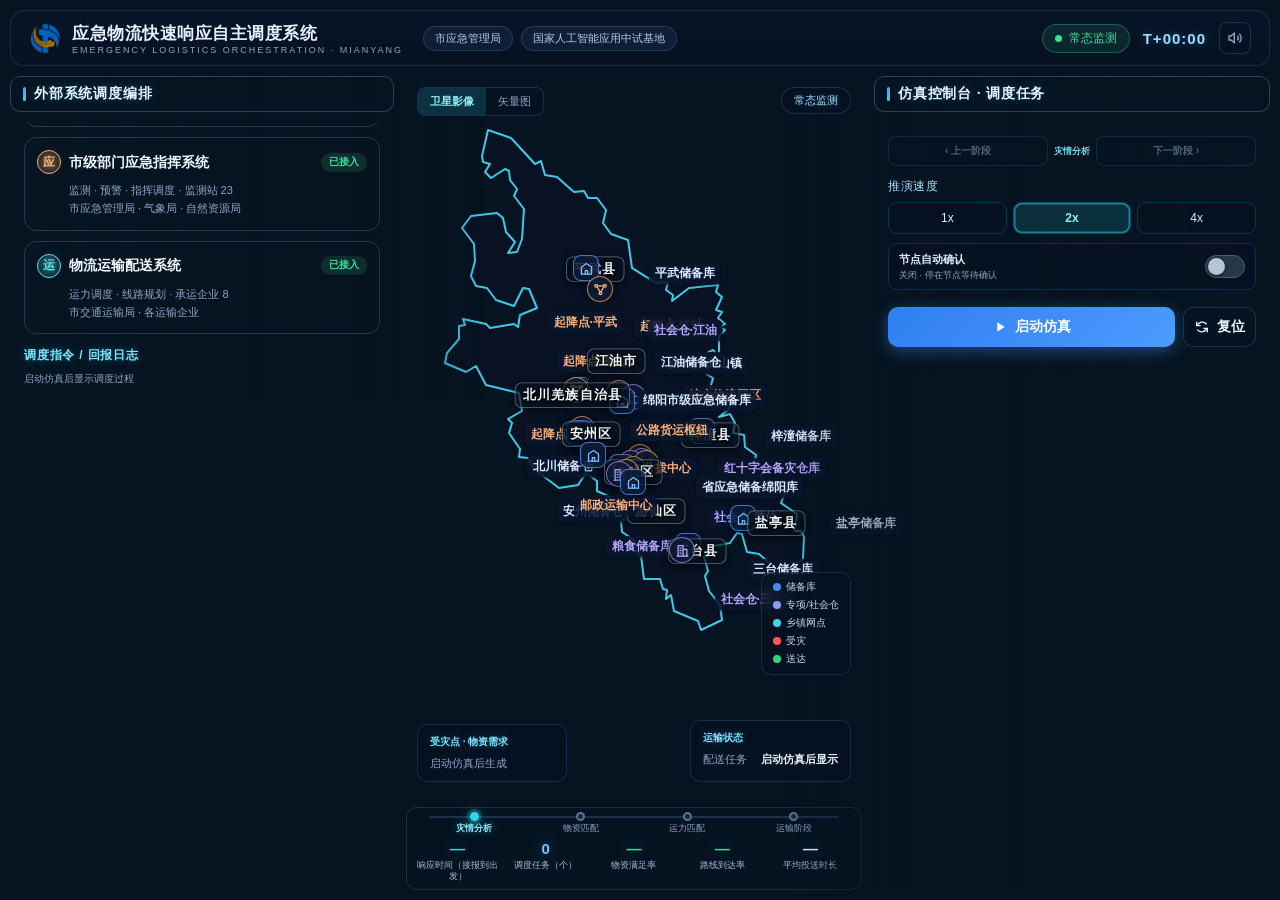
==== commit c80f4e65: "Update disaster analysis wording" ====
--- a/应急物流仿真平台 (15)-优化版.html
+++ b/应急物流仿真平台 (15)-优化版.html
@@ -548,9 +548,9 @@
         <div class="incident-banner" id="incidentBanner" role="alert" aria-live="assertive">
           <div class="incident-eyebrow"><i class="incident-dot"></i><span id="incidentEyebrow">突发灾情警报 · 实时监测触发</span></div>
           <h1 id="incidentTitle">北川曲山镇沙坝村因持续暴雨发生泥石流灾害</h1>
-          <p id="incidentDescription">受灾范围聚焦沙坝村，正在根据现场监控监测开展灾情综合研判。</p>
+          <p id="incidentDescription">收到报警，开始灾情辅助分析</p>
         </div>
-        <aside class="assessment-card" id="assessmentCard" aria-label="AI 灾情研判" aria-live="polite"></aside>
+        <aside class="assessment-card" id="assessmentCard" aria-label="收到报警，开始灾情辅助分析" aria-live="polite"></aside>
         <div class="logistics-heading" id="logisticsHeading" aria-live="polite"></div>
         <section class="supply-panel" id="supplyPanel" aria-label="物资匹配清单"></section>
         <div class="layer-switch">
@@ -1536,7 +1536,7 @@
  ];
  const card=document.getElementById('assessmentCard');
  card.classList.toggle('show',a.shown);card.classList.toggle('complete',done);
- card.innerHTML='<div class="assessment-head"><span>AI 灾情综合研判</span><span class="assessment-status">'+(done?'研判完成':'计算中')+'</span></div>'
+ card.innerHTML='<div class="assessment-head"><span>收到报警，开始灾情辅助分析</span><span class="assessment-status">'+(done?'研判完成':'计算中')+'</span></div>'
   +'<div class="assessment-sub">'+INCIDENT.location+'<br>暴雨 · 泥石流 · 道路积水与冲毁</div>'
   +'<div class="assessment-monitoring">研判依据：现场监控、灾情监测及村委会现场报告</div>'
   +(done?'<div class="assessment-result"><small>灾情综合研判结果</small><strong>需紧急调拨应急物资</strong><span class="assessment-estimate">曲山镇沙坝村 · '+result.shelteredPeopleText+'已就近安置</span><span>村委会上报生活保障物资不足，建议立即启动应急物资调拨。</span></div>':'')
@@ -2272,7 +2272,7 @@
   document.getElementById('incidentBanner').classList.remove('complete');
   document.getElementById('incidentEyebrow').textContent='突发灾情警报 · 实时监测触发';
   document.getElementById('incidentTitle').textContent='北川曲山镇沙坝村因持续暴雨发生泥石流灾害';
-  document.getElementById('incidentDescription').textContent='受灾范围聚焦沙坝村，正在根据现场监控监测开展灾情综合研判。';
+  document.getElementById('incidentDescription').textContent='收到报警，开始灾情辅助分析';
   document.getElementById('assessmentCard').classList.remove('complete');
   document.getElementById('assessmentCard').innerHTML='';
   document.getElementById('mapStage').textContent='常态监测';
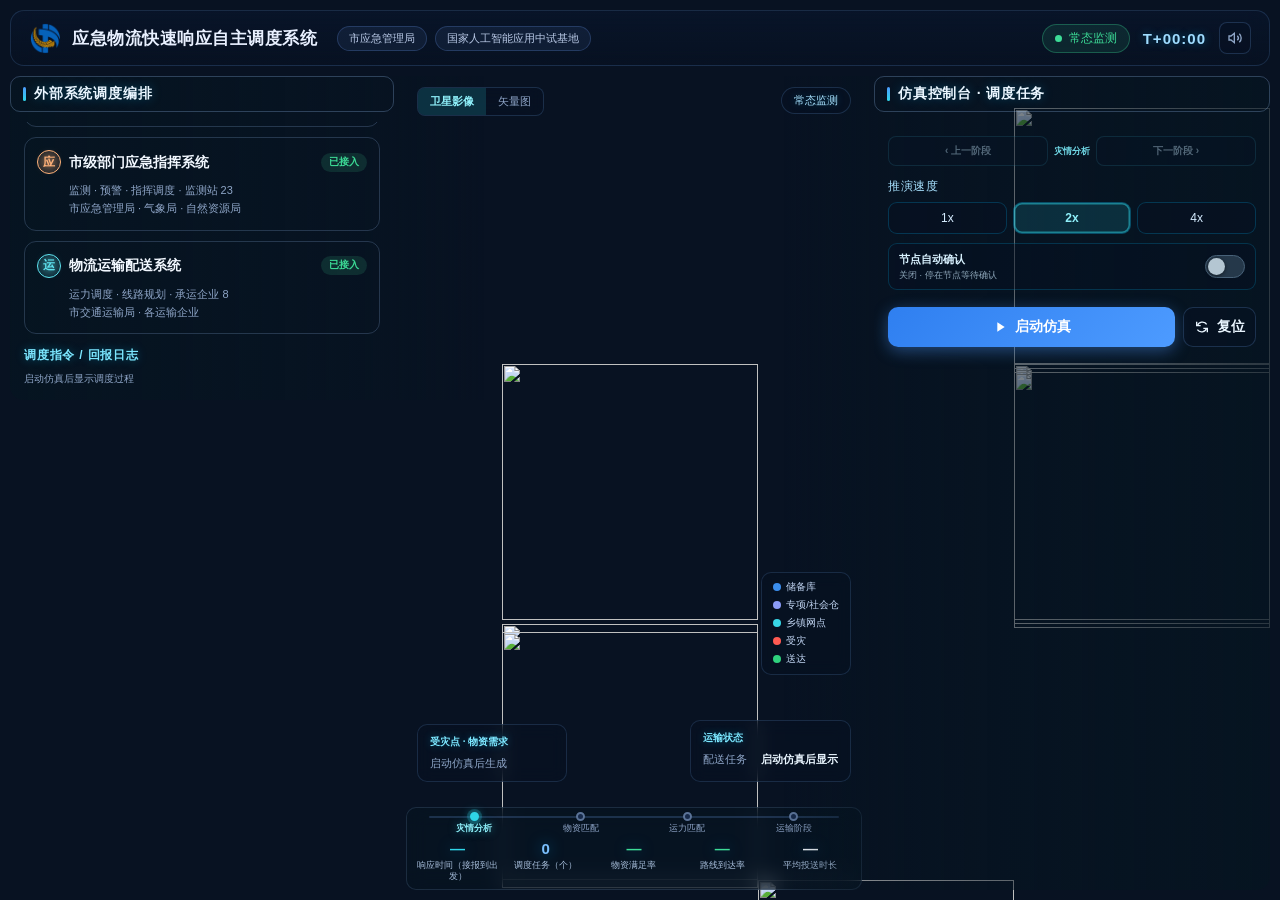
==== commit aa85e825: "Publish updated portable simulation bundle" ====
--- a/应急物流仿真平台 (15)-优化版.html
+++ b/应急物流仿真平台 (15)-优化版.html
@@ -527,7 +527,7 @@
   <header class="topbar">
     <div class="logo">
       <img src="assets/brand-logo.png" alt="应急物流系统徽标">
-      <div>应急物流快速响应自主调度系统<small>EMERGENCY LOGISTICS ORCHESTRATION · MIANYANG</small></div>
+      <div>应急物流快速响应自主调度系统</div>
     </div>
     <div class="top-tags"><span class="ttag">市应急管理局</span><span class="ttag">国家人工智能应用中试基地</span></div>
     <div class="top-right">
@@ -1536,12 +1536,12 @@
  ];
  const card=document.getElementById('assessmentCard');
  card.classList.toggle('show',a.shown);card.classList.toggle('complete',done);
- card.innerHTML='<div class="assessment-head"><span>收到报警，开始灾情辅助分析</span><span class="assessment-status">'+(done?'研判完成':'计算中')+'</span></div>'
+ card.innerHTML='<div class="assessment-head"><span>收到报警，开始灾情辅助分析</span><span class="assessment-status">'+(done?'分析完成':'计算中')+'</span></div>'
   +'<div class="assessment-sub">'+INCIDENT.location+'<br>暴雨 · 泥石流 · 道路积水与冲毁</div>'
-  +'<div class="assessment-monitoring">研判依据：现场监控、灾情监测及村委会现场报告</div>'
-  +(done?'<div class="assessment-result"><small>灾情综合研判结果</small><strong>需紧急调拨应急物资</strong><span class="assessment-estimate">曲山镇沙坝村 · '+result.shelteredPeopleText+'已就近安置</span><span>村委会上报生活保障物资不足，建议立即启动应急物资调拨。</span></div>':'')
+  +'<div class="assessment-monitoring">分析依据：现场监控、灾情监测及村委会现场报告</div>'
+  +(done?'<div class="assessment-result"><small>灾情辅助分析结果</small><strong>需紧急调拨应急物资</strong><span class="assessment-estimate">曲山镇沙坝村 · '+result.shelteredPeopleText+'已就近安置</span><span>村委会上报生活保障物资不足，建议立即启动应急物资调拨。</span></div>':'')
   +rows.map(row=>{const ready=done||elapsed>=row.at;return'<div class="assessment-row '+(ready?'ready':'pending')+'"><div class="assessment-row-head"><span>'+row.label+'</span><span class="assessment-row-state">'+(ready?'已汇总':'计算中')+'</span></div><div class="assessment-value">'+(ready?row.value:'正在分析监控画面与区域暴露情况')+'</div></div>';}).join('')
-  +'<div class="assessment-progress"><i style="width:'+p+'%"></i></div><div class="assessment-meta"><span>'+(done?'综合研判已汇总':'监控识别 · 道路分析 · 影响范围研判')+'</span><span>'+p+'%</span></div>'
+  +'<div class="assessment-progress"><i style="width:'+p+'%"></i></div><div class="assessment-meta"><span>'+(done?'分析结果已汇总':'监控识别 · 道路分析 · 影响范围分析')+'</span><span>'+p+'%</span></div>'
   +'<div class="assessment-note">96人已就近安置完成；村委会上报物资不足，需要调拨。</div>';
 }
 function beginIncident(){
@@ -1599,7 +1599,7 @@
  });});
  if(paused){clearTimeout(incidentCameraAdvanceTimer);incidentCameraAdvanceTimer=0;}
  const badge=document.querySelector('#assessmentCard .assessment-status');
- if(badge)badge.textContent=paused?'研判已暂停':S.incident.complete?'研判完成':'计算中';
+ if(badge)badge.textContent=paused?'分析已暂停':S.incident.complete?'分析完成':'计算中';
 }
 
 /* ============ 研判 ============ */
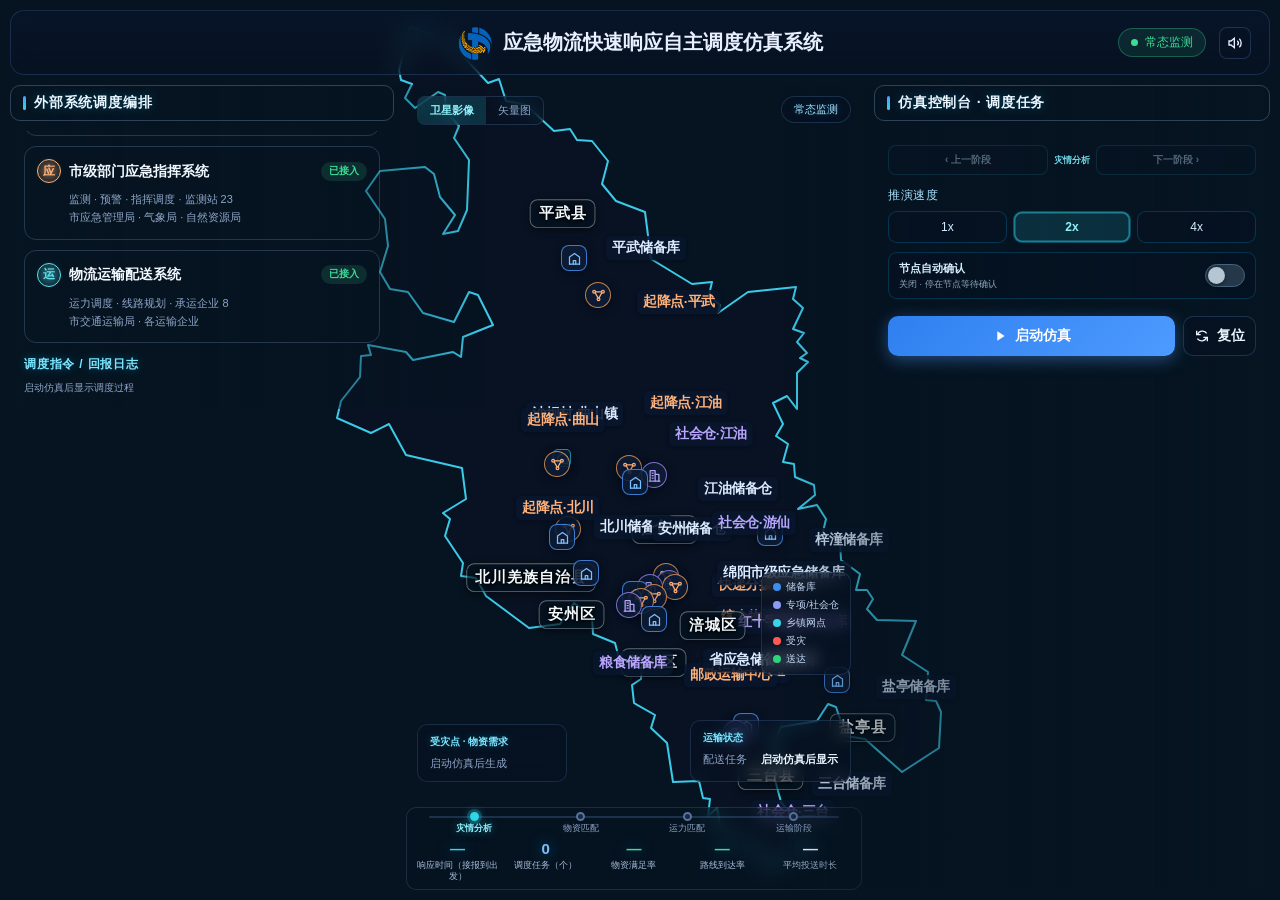
==== commit 9871d56f: "Add files via upload" ====
--- a/应急物流仿真平台 (15)-优化版.html
+++ b/应急物流仿真平台 (15)-优化版.html
@@ -25,7 +25,7 @@
   color:var(--txt);background:linear-gradient(160deg,#0a1526,#060d1c 55%,#081120);
   min-height:100vh;overflow:hidden;
 }
-.app{position:relative;z-index:1;height:100vh;min-height:660px;display:grid;grid-template-rows:56px minmax(0,1fr);gap:10px;padding:10px}
+.app{--topbar-height:79px;position:relative;z-index:1;height:100vh;min-height:660px;display:grid;grid-template-rows:var(--topbar-height) minmax(0,1fr);gap:10px;padding:10px}
 .topbar{display:flex;align-items:center;gap:14px;padding:0 18px;position:relative;z-index:2;
   background:linear-gradient(180deg,rgba(9,22,45,.62),rgba(7,17,34,.46));backdrop-filter:blur(12px);
   border:1px solid rgba(120,180,255,.16);border-radius:14px;flex:none;box-shadow:none}
@@ -34,6 +34,12 @@
 .logo div{font-size:17px;font-weight:700;letter-spacing:.5px;white-space:nowrap}
 .logo small{display:block;font-size:9px;font-weight:400;color:var(--dim);letter-spacing:2px}
 .top-tags{display:flex;gap:8px;margin-left:6px}
+.topbar-center{position:absolute;left:50%;top:50%;transform:translate(-50%,-50%);display:flex;align-items:center;gap:14px;max-width:calc(100% - 360px);white-space:nowrap;z-index:2}
+.topbar-center .logo{gap:17px}
+.topbar-center .logo img{width:48px;height:48px}
+.topbar-center .logo div{font-size:25.5px;letter-spacing:.4px}
+.top-right{flex:none;position:relative;z-index:3}
+
 .ttag{font-size:11px;color:#b9c9e6;padding:4px 11px;border:1px solid rgba(116,166,255,.22);border-radius:20px;background:rgba(116,166,255,.08)}
 .top-right{margin-left:auto;display:flex;align-items:center;gap:13px}
 .alert-badge{display:flex;align-items:center;gap:7px;font-size:12px;padding:5px 12px;border-radius:20px;
@@ -41,7 +47,7 @@
 .alert-badge.warn{background:rgba(255,165,82,.1);border-color:rgba(255,165,82,.32);color:#ffa552}
 .alert-badge.danger{background:rgba(255,107,111,.12);border-color:rgba(255,107,111,.35);color:#ff6b6f}
 .alert-badge .dot{width:7px;height:7px;border-radius:50%;background:currentColor}
-.clock{font-size:15px;font-weight:700;letter-spacing:1px;color:#9fdcff;font-variant-numeric:tabular-nums;text-shadow:0 0 10px rgba(0,190,255,.4)}
+.clock{display:none!important}
 .icon-btn{width:32px;height:32px;border-radius:8px;border:1px solid rgba(120,180,255,.2);background:rgba(7,17,34,.45);
   color:var(--txt);display:flex;align-items:center;justify-content:center;cursor:pointer;flex:none}
 .icon-btn svg{width:16px;height:16px}
@@ -340,7 +346,7 @@
 
 @media(max-width:1100px){
   body{overflow-y:auto}
-  .app{height:auto;min-height:100vh;grid-template-rows:56px auto}
+ .app{--topbar-height:67px;height:auto;min-height:100vh;grid-template-rows:var(--topbar-height) auto}
   .main{display:flex;flex-direction:column}
   .panel{flex:none;max-height:44vh}
   #ctlBody{overflow-y:auto}
@@ -363,8 +369,8 @@
   .center-zone{height:38vh}
   .scene-card{width:260px}
 }
-/* 场景一：暴雨泥石流监测警报与 AI 辅助研判 */
-.incident-banner{position:fixed;z-index:1100;top:82px;left:50%;transform:translateX(-50%) translateY(-16px);
+/* 场景一：山体滑坡、内涝监测警报与智能辅助分析 */
+.incident-banner{position:fixed;z-index:1100;top:calc(var(--topbar-height) + 22px);left:50%;transform:translateX(-50%) translateY(-16px);
  width:min(880px,calc(100vw - 840px));min-width:360px;padding:17px 22px 15px;border-radius:12px;
  border:1px solid rgba(255,111,99,.8);border-top:3px solid #ff6e61;background:linear-gradient(110deg,rgba(67,16,26,.97),rgba(27,17,34,.96));
  box-shadow:0 12px 54px rgba(0,0,0,.5),0 0 32px rgba(255,66,64,.15);opacity:0;visibility:hidden;pointer-events:none;
@@ -463,7 +469,7 @@
  .assessment-card{width:330px;left:22px;padding:14px 16px}
 }
 @media(max-width:1100px){
- .incident-banner{position:fixed;top:80px;width:calc(100vw - 36px);min-width:0;padding:12px 16px}
+ .incident-banner{position:fixed;top:calc(var(--topbar-height) + 22px);width:calc(100vw - 36px);min-width:0;padding:12px 16px}
  .incident-banner h1{font-size:19px}.incident-banner p{font-size:10px}
  .incident-scene .center-zone{height:72vh;min-height:540px}
  .incident-scene .scene-card{position:absolute;top:175px;right:12px;width:min(320px,42vw)}
@@ -472,7 +478,7 @@
  .assessment-result strong{font-size:23px}
 }
 @media(max-width:600px){
- .incident-banner{top:78px}.incident-banner h1{font-size:17px}.incident-eyebrow{font-size:9px}
+ .incident-banner{top:calc(var(--topbar-height) + 22px)}.incident-banner h1{font-size:17px}.incident-eyebrow{font-size:9px}
  .incident-scene .scene-card{position:fixed;top:210px;right:10px;width:calc(100vw - 20px)}
  .incident-monitor-float{width:min(300px,calc(100vw - 24px))}
  .incident-monitor-label{font-size:9px;min-height:28px;padding:4px 5px}
@@ -516,6 +522,49 @@
  .assessment-card{max-height:calc(100vh - 390px)}
 }
 @media(prefers-reduced-motion:reduce){.incident-banner.show,.focus-ring.incident-ring,.incident-dot,.assessment-row.pending .assessment-row-state::after{animation:none}}
+
+@media(max-width:1600px){
+  .app{--topbar-height:65px;grid-template-rows:var(--topbar-height) minmax(0,1fr)}
+  .topbar-center{gap:10px;max-width:calc(100% - 320px)}
+  .topbar-center .logo{gap:10.5px}
+  .topbar-center .logo img{width:36px;height:36px}
+  .topbar-center .logo div{font-size:19.5px;letter-spacing:0}
+}
+@media(max-width:1200px){
+  .app{--topbar-height:60px;grid-template-rows:var(--topbar-height) minmax(0,1fr)}
+  .topbar-center{gap:8px;max-width:calc(100% - 300px)}
+  .topbar-center .logo{gap:7.5px}
+  .topbar-center .logo img{width:28.5px;height:28.5px}
+  .topbar-center .logo div{font-size:15px}
+  .top-right{gap:8px}
+  .alert-badge{font-size:10px;padding:4px 8px}
+  .clock{font-size:13px}
+}
+@media(max-width:1000px){
+  .app{--topbar-height:54px;grid-template-rows:var(--topbar-height) minmax(0,1fr)}
+  .topbar-center{max-width:calc(100% - 250px)}
+    .topbar-center .logo{gap:6px}
+  .topbar-center .logo img{width:25.5px;height:25.5px}
+  .topbar-center .logo div{font-size:13.5px}
+}
+@media(max-width:820px){
+  .app{--topbar-height:50px;grid-template-rows:var(--topbar-height) minmax(0,1fr)}
+  .topbar-center{max-width:calc(100% - 230px)}
+  .topbar-center .logo img{width:22.5px;height:22.5px}
+  .topbar-center .logo div{font-size:12px}
+  .alert-badge{display:none}
+}
+@media(max-width:600px){
+  .topbar-center{left:calc((100% - 150px)/2)}
+  .topbar-center .logo img{width:19.5px;height:19.5px}
+  .topbar-center .logo div{font-size:10.5px}
+}
+@media(max-width:400px){
+  .clock{display:none}
+  .topbar-center{left:calc((100% - 72px)/2)}
+  .topbar-center .logo img{width:18px;height:18px}
+  .topbar-center .logo div{font-size:9px}
+}
 </style>
 </head>
 <body>
@@ -525,15 +574,15 @@
     <svg id="mapFallback" viewBox="0 0 760 740" preserveAspectRatio="xMidYMid meet"></svg>
   </div>
   <header class="topbar">
-    <div class="logo">
-      <img src="assets/brand-logo.png" alt="应急物流系统徽标">
-      <div>应急物流快速响应自主调度系统</div>
+    <div class="topbar-center">
+      <div class="logo">
+        <img src="assets/brand-logo.png" alt="应急物流系统徽标">
+        <div>应急物流快速响应自主调度仿真系统</div>
+      </div>
     </div>
-    <div class="top-tags"><span class="ttag">市应急管理局</span><span class="ttag">国家人工智能应用中试基地</span></div>
     <div class="top-right">
       <span class="alert-badge" id="alertBadge"><i class="dot"></i><span id="alertTxt">常态监测</span></span>
-      <span class="clock" id="clock">T+00:00</span>
-      <button class="icon-btn muted" id="btnMute" title="开启声音" aria-label="开启声音"><svg viewBox="0 0 24 24" fill="none" stroke="currentColor" stroke-width="2"><path d="M11 5 6 9H3v6h3l5 4V5Z"/><path d="M15.5 8.5a5 5 0 0 1 0 7M18.5 5.5a9 9 0 0 1 0 13"/></svg></button>
+      <button class="icon-btn" id="btnMute" title="关闭声音" aria-label="关闭声音"><svg viewBox="0 0 24 24" fill="none" stroke="currentColor" stroke-width="2"><path d="M11 5 6 9H3v6h3l5 4V5Z"/><path d="M15.5 8.5a5 5 0 0 1 0 7M18.5 5.5a9 9 0 0 1 0 13"/></svg></button>
     </div>
   </header>
 
@@ -547,7 +596,7 @@
     <div class="center-zone">
         <div class="incident-banner" id="incidentBanner" role="alert" aria-live="assertive">
           <div class="incident-eyebrow"><i class="incident-dot"></i><span id="incidentEyebrow">突发灾情警报 · 实时监测触发</span></div>
-          <h1 id="incidentTitle">北川曲山镇沙坝村因持续暴雨发生泥石流灾害</h1>
+          <h1 id="incidentTitle">北川曲山镇沙坝村因强降雨发生山体滑坡、内涝灾害</h1>
           <p id="incidentDescription">收到报警，开始灾情辅助分析</p>
         </div>
         <aside class="assessment-card" id="assessmentCard" aria-label="收到报警，开始灾情辅助分析" aria-live="polite"></aside>
@@ -656,10 +705,10 @@
 const SPD={truck:9,uav:20}, CAP={truck:60,uav:18};
 /* ===== 全局状态 ===== */
 const S={phase:0,step:0,sim:0,simRender:0,stepTimer:null,transportTimer:null,introTimer:null,paused:false,timelineReview:false,
-  cfg:{type:'暴雨泥石流',epic:'T1',speed:2},
+  cfg:{type:'山体滑坡、内涝',epic:'T1',speed:2},
  autoConfirm:false,reviewTransportSim:null,
  affected:[],blocked:new Set(),demands:{},tasks:[],logs:[],
- radius:0,targetR:0,seed:1,stock:{},usedT:{},usedU:{},busy:{},curCmd:{},muted:true,layer:'sat',
+ radius:0,targetR:0,seed:1,stock:{},usedT:{},usedU:{},busy:{},curCmd:{},muted:false,layer:'sat',
   activeNow:[],engaged:{},routesDirty:true,flew:false,
    incident:{timer:null,elapsed:0,lastTick:0,videoShown:false,shown:false,complete:false,result:null,cameraSeen:[],
     focusRequested:false,mapFocusReady:false},logistics:null};
@@ -740,7 +789,13 @@
   const root=document.getElementById('mapLeaflet');if(!root)return;
   const labels=[...root.querySelectorAll(MAP_LABEL_SELECTOR)];
   const candidates=labels.map(element=>({element,priority:mapLabelPriority(element)})).sort((a,b)=>b.priority-a.priority);
-  const placed=[],pending=[];
+  // 县级地名等标签避让地图点位图标，避免遮住仓库、转运点和事件标记。
+  const placed=[...root.querySelectorAll('.leaflet-marker-icon .mk-ic')].flatMap(icon=>{
+   const marker=icon.closest('.leaflet-marker-icon'),style=marker&&getComputedStyle(marker);
+   if(!marker||style.display==='none'||style.visibility==='hidden'||Number(style.opacity)===0)return[];
+   const rect=icon.getBoundingClientRect();if(rect.width<4||rect.height<4)return[];
+   return[{left:rect.left-7,right:rect.right+7,top:rect.top-7,bottom:rect.bottom+7}];
+  }),pending=[];
   const rootRect=root.getBoundingClientRect(),padding=4,offsets=[[0,0]];
   for(let radius=24;radius<=72;radius+=24){
    for(let i=0;i<16;i++){const angle=(Math.PI*2*i)/16;offsets.push([Math.round(Math.cos(angle)*radius),Math.round(Math.sin(angle)*radius)]);}
@@ -837,7 +892,7 @@
   const el=document.getElementById('mapLeaflet');
   if(M.map||el._leaflet_id)return;
   const map=L.map(el,{zoomControl:false,attributionControl:false,doubleClickZoom:false,
-   boxZoom:false,keyboard:false,zoomAnimation:false,fadeAnimation:false}).setView([31.55,104.82],8);
+   boxZoom:false,keyboard:false,zoomAnimation:false,fadeAnimation:false,zoomSnap:.25}).setView([31.87,104.74],8.75);
   M.map=map;
   const updateMapLabelScale=()=>{
    const zoom=map.getZoom(),scale=zoom<=5?0.5:zoom<=6?0.55:zoom<=7?0.67:zoom<=8?0.8:zoom<=9?0.9:1;
@@ -909,7 +964,7 @@
   if(S.phase>=1){const c=ll(S.cfg.epic),flood=S.cfg.type==='洪灾';
    L.circle(c,{radius:S.radius*1000,color:flood?'#3b8eed':'#ef4444',weight:2,dashArray:'5 5',
     fillColor:flood?'#3b8eed':'#ef4444',fillOpacity:.12}).addTo(M.routeL);}
-  /* 断路标识仅在路线规划阶段显示，灾情触发/研判阶段只呈现灾情范围。 */
+  /* 断路标识仅在路线规划阶段显示，灾情触发/辅助分析阶段只呈现灾情范围。 */
   if(S.step===5)S.blocked.forEach(k=>{const e=EDGES[k];
    L.polyline([ll(e.a),ll(e.b)],{color:'#ef4444',weight:3,dashArray:'7 6',opacity:.9}).addTo(M.routeL);});
   S.tasks.forEach(t=>{
@@ -1000,7 +1055,7 @@
      M.map.flyTo(target,targetZoom,{duration:incident?1.8/INCIDENT_SCENE_RATE:.8});
   if(M.focusM)M.map.removeLayer(M.focusM);
    const html=incident
-     ?'<div class="focus-ring incident-ring"></div><div class="focus-ring incident-ring second"></div><div class="incident-marker-label">沙坝村 · 暴雨泥石流</div>'
+     ?'<div class="focus-ring incident-ring"></div><div class="focus-ring incident-ring second"></div><div class="incident-marker-label">沙坝村 · 山体滑坡、内涝</div>'
     :'<div class="focus-ring"></div>';
    const ic=L.divIcon({className:'mk',html,iconSize:[0,0],iconAnchor:[0,0]});
   M.focusM=L.marker(ll(id),{icon:ic,interactive:false}).addTo(M.map);
@@ -1050,7 +1105,7 @@
 const SP={o:null,idx:0,timer:null,popup:null,homeParent:null,homeNextSibling:null};
 function mediaStop(){
  clearTimeout(SP.timer);SP.timer=null;
- document.querySelectorAll('#mediaStage video,#incidentCameraFloatingLayer video,.logistics-lastmile-camera-layer video').forEach(v=>{try{v.pause();v.onended=null;v.onerror=null;}catch(e){}});
+ document.querySelectorAll('#mediaStage video,#incidentCameraFloatingLayer video').forEach(v=>{try{v.pause();v.onended=null;v.onerror=null;}catch(e){}});
 }
 function renderMedia(i){
   mediaStop();
@@ -1163,7 +1218,7 @@
   h+=`<text x="${r.cen[0]}" y="${r.cen[1]}" font-size="22" fill="${TH.label}" text-anchor="middle">${r.name}</text>`;});
  if(S.phase>=1){const c=ALL[S.cfg.epic],flood=S.cfg.type==='洪灾';
   h+=`<circle cx="${c.x}" cy="${c.y}" r="${S.radius*15}" fill="${flood?'rgba(56,150,230,.12)':'rgba(255,90,82,.08)'}" stroke="${flood?'rgba(56,150,230,.5)':'rgba(255,90,82,.5)'}" stroke-dasharray="5 5"/>`;}
- const showBlockedRoads=S.step===5;
+ const showBlockedRoads=S.step===5&&!(S.logistics?.active&&S.logistics.routeRolloverActivated);
  EDGES.forEach((e,k)=>{const a=ALL[e.a],b=ALL[e.b];
   h+=showBlockedRoads&&S.blocked.has(k)
    ?`<line x1="${a.x}" y1="${a.y}" x2="${b.x}" y2="${b.y}" stroke="#ff5a52" stroke-width="1.8" stroke-dasharray="6 5" opacity=".8"/>`
@@ -1174,7 +1229,7 @@
  h+=`<path d="${dimp}" fill-rule="evenodd" fill="#061521" fill-opacity=".62" stroke="#42dfff" stroke-opacity=".7" stroke-width="1.2"/>`;
   if(S.logistics&&S.logistics.active){
    const c=LOGISTICS_CLOSED_ROAD,d=ALL[LOGISTICS_CFG.detour];
-   if(S.step===5){const road=LOGISTICS_CLOSED_ROAD.fallbackPath.map(p=>p.join(',')).join(' '),a=S.logistics,alertPending=a.roadClosurePromptReady===false,elapsed=alertPending?Math.max(0,performance.now()-a.roadClosureAlertStartedAt):0,
+   if(S.step===5&&!S.logistics.routeRolloverActivated){const road=LOGISTICS_CLOSED_ROAD.fallbackPath.map(p=>p.join(',')).join(' '),a=S.logistics,alertPending=a.roadClosurePromptReady===false,elapsed=alertPending?Math.max(0,performance.now()-a.roadClosureAlertStartedAt):0,
      flash=.2+.8*Math.pow(Math.abs(Math.sin(elapsed/1000*Math.PI*2)),4),lineOpacity=alertPending?flash:1,lineWidth=alertPending?3.5+flash*2.5:5;
     h+='<polyline points="'+road+'" fill="none" stroke="#171018" stroke-width="9" stroke-linecap="round" stroke-linejoin="round"/>'
      +'<polyline points="'+road+'" fill="none" stroke="#ff3f43" stroke-width="'+lineWidth.toFixed(1)+'" stroke-opacity="'+lineOpacity.toFixed(2)+'" stroke-linecap="round" stroke-linejoin="round"/>';
@@ -1248,22 +1303,9 @@
     +'<rect x="'+boxX+'" y="'+boxY+'" width="'+boxW+'" height="'+boxH+'" rx="7" fill="#251c29f5" stroke="#eebd72" stroke-width="1.5"/>'
     +'<text x="'+(boxX+10)+'" y="'+(boxY+22)+'" font-size="14.4" font-weight="700" fill="#ffe2b0">'+rescueTeamName(t)+'</text>';
   }});
-  if(S.logistics&&S.logistics.active&&S.step>=7&&S.logistics.lastMileZoomReady){
-   const village=ALL[INCIDENT.epic],lat0=INCIDENT.coordinates.lat,lng0=INCIDENT.coordinates.lng,pxPerKm=70;
-   INCIDENT.media.filter(item=>item.targetNumber===1||item.targetNumber===3).forEach(item=>{
-    const color=item.targetNumber===1?'#45d6eb':'#f27eaf',x=village.x+(item.targetLng-lng0)*111.32*Math.cos(lat0*Math.PI/180)*pxPerKm,y=village.y+(lat0-item.targetLat)*111.1*pxPerKm;
-    const left=item.targetNumber===3,boxW=148,boxH=58,boxX=left?x-boxW-22:x+22,boxY=y-boxH/2,edgeX=left?boxX+boxW:boxX;
-    h+='<line x1="'+x+'" y1="'+y+'" x2="'+edgeX+'" y2="'+y+'" stroke="'+color+'" stroke-width="2" opacity=".9"/>'
-     +'<circle cx="'+x+'" cy="'+y+'" r="17" fill="#061421" stroke="'+color+'" stroke-width="3"/>'
-     +'<text x="'+x+'" y="'+(y+6)+'" text-anchor="middle" fill="#fff" font-size="19" font-weight="900">'+item.targetNumber+'</text>'
-     +'<rect x="'+boxX+'" y="'+boxY+'" width="'+boxW+'" height="'+boxH+'" rx="7" fill="#07182bf5" stroke="'+color+'" stroke-width="1.5"/>'
-     +'<text x="'+(boxX+10)+'" y="'+(boxY+23)+'" fill="#f0f8ff" font-size="16" font-weight="700">'+item.targetName+'</text>'
-     +'<text x="'+(boxX+10)+'" y="'+(boxY+45)+'" fill="#ffbf9e" font-size="14" font-weight="650">'+item.targetIssue+'</text>';
-   });
-  }
    if(FB.focusId){const p=ALL[FB.focusId],village=S.started&&FB.focusId===INCIDENT.epic;
     h+=`<circle cx="${p.x}" cy="${p.y}" r="${village?8:16}" fill="none" stroke="#ff855a" stroke-width="${village?1:2}"><animate attributeName="r" values="${village?'6;18;6':'12;38;12'}" dur="1.7s" repeatCount="indefinite"/></circle>`;
-    if(S.started&&S.step===0)h+=`<text x="${p.x}" y="${p.y+24}" font-size="7" fill="#ffb58b" text-anchor="middle">沙坝村 · 暴雨泥石流警示</text>`;}
+    if(S.started&&S.step===0)h+=`<text x="${p.x}" y="${p.y+24}" font-size="7" fill="#ffb58b" text-anchor="middle">沙坝村 · 山体滑坡、内涝警示</text>`;}
  document.getElementById('mapFallback').innerHTML=h;
   if(typeof syncRoadIncidentVideo==='function')syncRoadIncidentVideo(S.logistics);
  if(SP.o===SCENES.disaster)scheduleIncidentCameraConnectors();
@@ -1325,10 +1367,21 @@
  return R*2*Math.asin(Math.sqrt(x));
 }
 SPD.truck=0.7;SPD.uav=1.3; /* km/min：山区公路约42km/h，物流无人机约78km/h */
-/* 仅调整运输动画节奏；路线规划中的预计用时仍按原始运力参数展示。
-   干线车辆按 2.55 倍速播放；空载无人机前置到安全转运点按 0.5 倍速展示飞行过程，载货末端飞行保持原有慢速节奏。 */
-const TASK_PLAYBACK_RATE=Object.freeze({truck:2.55,uav:1/6,team:2});
-function taskPlaybackRate(task){return task?.preposition&&task?.mode==='uav' ? 0.5 :(TASK_PLAYBACK_RATE[task?.mode]||1);}
+/* 运输画面中车辆与无人机统一播放倍率；每段车辆/无人机移动约用5秒展示，路线ETA仍按原始运力参数计算。 */
+const TASK_PLAYBACK_RATE=Object.freeze({truck:1,uav:1,team:2});
+const TASK_TRANSPORT_SECONDS=5,TASK_SIM_UNITS_PER_SECOND=1.25;
+const UAV_PREPOSITION_SPEED_FACTOR=2;
+function taskPlaybackRate(task){return TASK_PLAYBACK_RATE[task?.mode]||1;}
+function taskTransportPlaybackSpan(task){
+ return TASK_TRANSPORT_SECONDS*TASK_SIM_UNITS_PER_SECOND*simulationSpeed()*taskPlaybackRate(task)/(task?.preposition?UAV_PREPOSITION_SPEED_FACTOR:1);
+}
+function taskPlaybackSpan(task){
+ if(task?.mode==='truck'||task?.mode==='uav'){
+  const stored=Number(task?._playbackSpan);
+  return stored>0?stored:taskTransportPlaybackSpan(task);
+ }
+ return Math.max(0,Number(task?.dur)||0);
+}
 function uavCallsign(task,index){
  const ordinal=Number(task?.vehicleNo)||S.tasks.slice(0,index+1).filter(t=>t.mode==='uav').length||index+1;
  return'SC_MY_QS_A003_'+String(ordinal).padStart(2,'0');
@@ -1354,12 +1407,12 @@
  return Math.max(S.sim,smooth);
 }
 function taskPlaybackElapsed(task){return Math.max(0,simNow()-task.start)*taskPlaybackRate(task);}
-function taskProgress(task){return Math.min(1,taskPlaybackElapsed(task)/Math.max(.001,task.dur||0));}
-function taskPlaybackDuration(task){return Math.max(0,Number(task?.dur)||0)/taskPlaybackRate(task);}
-
-/* ============ 场景一：固定事件与研判状态机 ============ */
+function taskProgress(task){return Math.min(1,taskPlaybackElapsed(task)/Math.max(.001,taskPlaybackSpan(task)));}
+function taskPlaybackDuration(task){return taskPlaybackSpan(task)/taskPlaybackRate(task);}
+
+/* ============ 场景一：固定事件与辅助分析状态机 ============ */
 const INCIDENT={
- type:'暴雨泥石流',epic:'T1',location:'北川羌族自治县 · 曲山镇 · 沙坝村',
+ type:'山体滑坡、内涝',epic:'T1',location:'北川羌族自治县 · 曲山镇 · 沙坝村',
  village:'沙坝村',monitoring:{},villageReport:{shelteredPeople:96,source:'曲山镇沙坝村村委会'},
  zoom:15.2,radiusKm:.6,
  // 沙坝村附近公开参考点，用于村级演示定位，不作为行政边界。
@@ -1386,7 +1439,7 @@
 }
 function simulationVoiceRate(base=1){return Math.min(10,Math.max(.1,base*simulationSpeed()));}
 function simulationVideoRate(video){
- const slowScene=!!video?.closest('#incidentCameraFloatingLayer,.logistics-lastmile-camera-layer')||SP.o===SCENES.disaster;
+ const slowScene=!!video?.closest('#incidentCameraFloatingLayer')||SP.o===SCENES.disaster;
  return (slowScene?INCIDENT_VIDEO_RATE:1)*simulationSpeed();
 }
 function applySimulationPlaybackSpeed(){
@@ -1395,7 +1448,7 @@
  activeSpeechUtterances.forEach(utterance=>{
   try{utterance.rate=simulationVoiceRate(utterance._simulationBaseRate||1);}catch(e){}
  });
- document.querySelectorAll('#mediaStage video,#incidentCameraFloatingLayer video,.logistics-lastmile-camera-layer video').forEach(video=>{
+ document.querySelectorAll('#mediaStage video,#incidentCameraFloatingLayer video').forEach(video=>{
   const rate=simulationVideoRate(video);
   try{video.defaultPlaybackRate=rate;video.playbackRate=rate;}catch(e){}
  });
@@ -1488,12 +1541,14 @@
   const rect=tile.getBoundingClientRect(),x1=rect.left+8,y1=rect.bottom-8,dx=activePoint.x-x1,dy=activePoint.y-y1,len=Math.hypot(dx,dy)||1,r=19;
   lines.push('<line x1="'+(x1-svgRect.left)+'" y1="'+(y1-svgRect.top)+'" x2="'+(activePoint.x-dx/len*r-svgRect.left)+'" y2="'+(activePoint.y-dy/len*r-svgRect.top)+'" stroke="'+INCIDENT_CAMERA_COLORS[incidentCameraSelected]+'" stroke-width="2.5" opacity=".86" stroke-dasharray="7 6" marker-end="url(#incidentArrow'+incidentCameraSelected+')"/>');
  }
- const labelLayout=[{side:'left',dy:-82},{side:'left',dy:-92},{side:'right',dy:4}];
+const labelLayout=routeActive
+ ?[{side:'left',dy:-82},{side:'left',dy:-92},{side:'right',dy:-82}]
+ :[{side:'left',dy:-82},{side:'left',dy:-92},{side:'right',dy:4}];
  INCIDENT.media.forEach((item,index)=>{
   const point=project(item),px=point.x-svgRect.left,py=point.y-svgRect.top,color=INCIDENT_CAMERA_COLORS[index],active=index===incidentCameraSelected;
   const labelW=Math.max(150,item.targetName.length*24+28,(item.targetIssue||'').length*20+28),labelH=76,layout=labelLayout[index]||{side:'right',dy:4};
   let labelX=layout.side==='left'?px-labelW-19:px+19,labelY=py+layout.dy;
-  labelX=Math.max(5,Math.min(innerWidth-labelW-5,labelX));labelY=Math.max(8,Math.min(innerHeight-labelH-8,labelY));
+  labelX=Math.max(5,Math.min(innerWidth-labelW-5,labelX));labelY=Math.max(routeActive&&item.targetNumber===0?zoneRect.top+8:8,Math.min(innerHeight-labelH-8,labelY));
   const attachX=layout.side==='left'?labelX+labelW:labelX,attachY=labelY+23;
   lines.push('<line x1="'+px+'" y1="'+py+'" x2="'+attachX+'" y2="'+attachY+'" stroke="'+color+'" stroke-width="1.5" opacity=".9"/>');
   if(active)lines.push('<circle cx="'+px+'" cy="'+py+'" r="28" fill="none" stroke="'+color+'" stroke-width="2.5" opacity=".85"><animate attributeName="r" values="22;32;22" dur="1.6s" repeatCount="indefinite"/></circle>');
@@ -1537,7 +1592,7 @@
  const card=document.getElementById('assessmentCard');
  card.classList.toggle('show',a.shown);card.classList.toggle('complete',done);
  card.innerHTML='<div class="assessment-head"><span>收到报警，开始灾情辅助分析</span><span class="assessment-status">'+(done?'分析完成':'计算中')+'</span></div>'
-  +'<div class="assessment-sub">'+INCIDENT.location+'<br>暴雨 · 泥石流 · 道路积水与冲毁</div>'
+  +'<div class="assessment-sub">'+INCIDENT.location+'<br>山体滑坡、内涝 · 道路积水与损毁</div>'
   +'<div class="assessment-monitoring">分析依据：现场监控、灾情监测及村委会现场报告</div>'
   +(done?'<div class="assessment-result"><small>灾情辅助分析结果</small><strong>需紧急调拨应急物资</strong><span class="assessment-estimate">曲山镇沙坝村 · '+result.shelteredPeopleText+'已就近安置</span><span>村委会上报生活保障物资不足，建议立即启动应急物资调拨。</span></div>':'')
   +rows.map(row=>{const ready=done||elapsed>=row.at;return'<div class="assessment-row '+(ready?'ready':'pending')+'"><div class="assessment-row-head"><span>'+row.label+'</span><span class="assessment-row-state">'+(ready?'已汇总':'计算中')+'</span></div><div class="assessment-value">'+(ready?row.value:'正在分析监控画面与区域暴露情况')+'</div></div>';}).join('')
@@ -1548,8 +1603,8 @@
  const a=S.incident;
  document.body.classList.add('incident-scene');
  document.getElementById('incidentBanner').classList.add('show');
- document.getElementById('mapStage').textContent='沙坝村 · 灾情触发与研判';
- speak('灾情警报。实时监控监测到，北川曲山镇沙坝村因持续暴雨发生泥石流灾害。正在开展灾情综合研判。',true);
+ document.getElementById('mapStage').textContent='沙坝村 · 灾情触发与辅助分析';
+ speak('灾情警报。实时监控监测到，北川曲山镇沙坝村因强降雨发生山体滑坡、内涝灾害。正在开展智能体辅助分析。',true);
  a.lastTick=performance.now();
  a.timer=setInterval(incidentTick,200);
 }
@@ -1563,14 +1618,14 @@
  if(a.elapsed>=INCIDENT.analysisAt&&!a.complete){
   a.complete=true;a.result=incidentResult();
   document.getElementById('incidentBanner').classList.add('complete');
-  document.getElementById('incidentEyebrow').textContent='灾情综合研判完成 · 持续监测中';
-  document.getElementById('incidentTitle').textContent='曲山镇沙坝村暴雨泥石流灾害';
+  document.getElementById('incidentEyebrow').textContent='灾情辅助分析完成 · 持续监测中';
+  document.getElementById('incidentTitle').textContent='曲山镇沙坝村山体滑坡、内涝灾害';
   document.getElementById('incidentDescription').textContent='村委会上报：'+a.result.shelteredPeopleText+'已就近安置完成，物资不足需要调拨。';
   document.getElementById('mapStage').textContent='沙坝村 · '+a.result.shelteredPeopleText+'已就近安置 · 物资申请调拨';
   setBusy('CMD',false);S.curCmd.CMD='沙坝村 · '+a.result.shelteredPeopleText+'已就近安置 · 物资申请调拨';
-  addLog('back','市级应急指挥系统','灾情综合研判完成：受灾范围为<b>曲山镇沙坝村</b>；'+INCIDENT.villageReport.source+'上报<b>'+a.result.shelteredPeopleText+'已就近安置完成、物资不足需要调拨</b>');
-  speak('灾情综合研判完成。'+INCIDENT.villageReport.source+'上报，'+a.result.shelteredPeopleText+'已就近安置完成，当前物资不足，需要调拨。受灾范围已聚焦曲山镇沙坝村。',true);
-  speakEmphasis('过去，靠人找信息；现在，让信息找人！',true);
+  addLog('back','市级应急指挥系统','灾情辅助分析完成：受灾范围为<b>曲山镇沙坝村</b>；'+INCIDENT.villageReport.source+'上报<b>'+a.result.shelteredPeopleText+'已就近安置完成、物资不足需要调拨</b>');
+  speak(INCIDENT.villageReport.source+'上报，'+a.result.shelteredPeopleText+'已就近安置完成，当前物资不足，需要调拨。',true);
+
   VIEW.focus(INCIDENT.epic);
   renderPanels();drawKpis();updateClock();
  }
@@ -1591,7 +1646,7 @@
 }
 function setIncidentPaused(paused){
  S.incident.lastTick=performance.now();
- document.querySelectorAll('#mediaStage video,#incidentCameraFloatingLayer video,.logistics-lastmile-camera-layer video').forEach(v=>{if(paused)v.pause();else v.play().then(()=>{
+ document.querySelectorAll('#mediaStage video,#incidentCameraFloatingLayer video').forEach(v=>{if(paused)v.pause();else v.play().then(()=>{
   if(v.closest('#incidentCameraFloatingLayer'))scheduleIncidentCameraAdvance(incidentCameraVisibleDuration());
  }).catch(()=>{
   const retry=document.querySelector('#incidentCameraFloatingLayer .incident-camera-link-button');
@@ -1602,7 +1657,7 @@
  if(badge)badge.textContent=paused?'分析已暂停':S.incident.complete?'分析完成':'计算中';
 }
 
-/* ============ 研判 ============ */
+/* ============ 辅助分析 ============ */
 function buildScenario(){
  const epic=S.cfg.epic;
  // 受灾范围和道路阻断依据本次监测点位与现场监测结果确定，不进行响应等级预判。
@@ -1670,7 +1725,7 @@
  },(idx||0)*400);
 }
 /* ============ 步骤定义（10步，对齐泳道） ============ */
- const TYPE_NAME={暴雨泥石流:'暴雨泥石流灾害'};
+ const TYPE_NAME={'山体滑坡、内涝':'山体滑坡、内涝灾害'};
 function townName(id){return ALL[id].name.split('·')[0];}
 function thirdPartyText(){
  const cs=[...new Set(S.tasks.map(t=>t.carrier))];
@@ -1690,8 +1745,8 @@
 }
 /* ============ 步骤定义（10步） ============ */
 const STEP_DEFS=[
-  {active:['CMD'],busy:[['CMD','暴雨泥石流灾情综合研判中']],
-   logs:[['down','市级应急指挥系统','实时监测触发：<b>北川曲山镇沙坝村暴雨泥石流灾害</b>，调取现场监控并接收村委会现场报告，核查受灾范围与道路受损情况']],
+  {active:['CMD'],busy:[['CMD','山体滑坡、内涝灾情辅助分析中']],
+   logs:[['down','市级应急指挥系统','实时监测触发：<b>北川曲山镇沙坝村山体滑坡、内涝灾害</b>，调取现场监控并接收村委会现场报告，核查受灾范围与道路受损情况']],
    focus:()=>S.cfg.epic,
    calc:()=>{buildScenario();applyNodeStates();beginIncident();}},
   {active:['WH'],busy:[['WH','核对村委会上报物资清单']],
@@ -1709,15 +1764,14 @@
  {active:['WH','TR'],busy:[['WH','物资出库中'],['TR','投送中']],
   logs:[['down','仓储 / 网点资源系统',()=>`下达<b>物资调拨指令</b>：${S.tasks.filter(t=>t.mode==='truck').length}批仓库出库，${S.tasks.filter(t=>t.finalDelivery).length}批末端投送；另有${S.tasks.filter(t=>t.preposition).length}架次无人机空机前置`],
         ['down','物流运输配送系统','下达<b>运力调度指令</b>，承运单元出发']],
-   speak:()=>'物资调拨已启动，按协同方案投送，签收结果将自动回传。'},
+   speak:()=>'物资调拨已启动，按协同方案投送。'},
  {active:['TR'],free:['WH'],
   logs:[['back','物流运输配送系统','首批物资送达，<b>签收确认</b>']],
    speak:()=>'首批物资到达沙坝村，开始签收分发。',calc:applyNodeStates},
  {free:['TR','CMD'],
   logs:[['back','物流运输配送系统',()=>`闭环签收完成：沙坝村点位已确认送达；配送结果：${logisticsDeliveredText(S.logistics)}。`],
-        ['back','市级应急指挥系统','所有需求已满足，<b>调度结束</b>'],
-        ['back','仓储 / 网点资源系统',()=>`调度结束后，各供货仓物资剩余库存已同步：<br>${logisticsRemainingStockText(S.logistics)}`]],
-   hideScene:true,speak:()=>'所有投送任务已完成，本次调度结束，剩余库存已同步。',tagline:'送达即闭环，数据不等待！',calc:applyNodeStates}
+        ['back','市级应急指挥系统','所有需求已满足，<b>调度结束</b>']],
+   hideScene:true,speak:()=>'所有投送任务已完成，本次调度结束。',calc:applyNodeStates}
 ];
 /* ============ 进入步骤（四联动） ============ */
 const STEP_SIM=[0,1,2,3.5,5,6,7,8];
@@ -1766,7 +1820,7 @@
  else if(d.focus)VIEW.focus(d.focus);
  if(d.hideScene)M.hideScene();
  if(d.scene)M.showScene(SCENES[d.scene]);
- if(d.speak&&[7,8,9].includes(i)&&!S.timelineReview){const t=d.speak();if(t)speak(t,true);if(d.tagline)speakEmphasis(d.tagline,true);}
+ if(d.speak&&[7,8,9].includes(i)&&!S.timelineReview){const t=d.speak();if(t)speak(t,true);}
  if(d.calc)d.calc();
  if(i===7){
    if(S.logistics){clearInterval(S.logistics.uiTimer);S.logistics.uiTimer=null;}
@@ -1801,6 +1855,11 @@
 /* ============ 投送（step7后，速度控制） ============ */
 function startTransport(){
  clearTimeout(S.stepTimer);
+ S.tasks.forEach(task=>{
+  if((task.mode==='truck'||task.mode==='uav')&&!(Number(task._playbackSpan)>0)){
+   task._playbackSpan=taskTransportPlaybackSpan(task);
+  }
+ });
  if(M.online&&S.tasks.length&&!S.flew){
   S.flew=true;
   const llp=[];
@@ -1853,7 +1912,7 @@
    if(t.preposition){t.status='hold';S.routesDirty=true;logisticsTaskArrived(t);}
    else{t.status='done';logisticsTaskArrived(t);}
   }});
- syncLastMileCamera(S.logistics);
+ 
   if(S.step===7&&S.tasks.some(t=>t.status==='done'&&t.finalDelivery!==false)&&!S.partialDone){S.partialDone=true;enterStep(8);}
  if(S.step>=8&&S.tasks.length&&S.tasks.every(t=>t.status==='done')&&S.step<9){if(confirmLogisticsQuantities())enterStep(9);else finish();}
  /* 运输阶段左侧系统卡与日志不变，仅刷新任务/浮卡/KPI/时钟，降低整页重排开销 */
@@ -1896,7 +1955,7 @@
   if(!a.complete){
    a.elapsed=Math.max(a.elapsed,INCIDENT.analysisAt);a.complete=true;a.result=incidentResult();
    setBusy('CMD',false);S.curCmd.CMD='沙坝村 · '+a.result.shelteredPeopleText+'已就近安置 · 物资申请调拨';
-   addLog('back','市级应急指挥系统','灾情综合研判完成：受灾范围为<b>曲山镇沙坝村</b>；'+INCIDENT.villageReport.source+'上报<b>'+a.result.shelteredPeopleText+'已就近安置完成、物资不足需要调拨</b>');
+   addLog('back','市级应急指挥系统','灾情辅助分析完成：受灾范围为<b>曲山镇沙坝村</b>；'+INCIDENT.villageReport.source+'上报<b>'+a.result.shelteredPeopleText+'已就近安置完成、物资不足需要调拨</b>');
   }
   S.paused=false;enterStep(1);return;
  }
@@ -1987,9 +2046,9 @@
   want:'视频或图片（装车/出发动态）',media:[]},
  thirdparty:{tag:'第三方物流',title:'第三方物流企业',desc:'自有运力不足时，调度交投、顺丰、京东等第三方物流企业车辆补位。',sceneKey:'第三方物流企业车辆',
   want:'图片 2-3 张',media:[]},
- roadblock:{tag:'道路研判',title:'道路中断与塌方点',desc:'探明道路塌方、桥梁损毁、内涝积水位置，决定绕行或空陆协同。',sceneKey:'道路中断/塌方/断桥',
+ roadblock:{tag:'道路辅助分析',title:'道路中断与塌方点',desc:'探明道路塌方、桥梁损毁、内涝积水位置，决定绕行或空陆协同。',sceneKey:'道路中断/塌方/断桥',
   want:'视频或图片（塌方/断桥）',media:[]},
- command:{tag:'上级政府',title:'应急指挥中心',desc:'辖区能力不足时上报上级，由指挥中心统一研判、跨区域调拨。',sceneKey:'应急指挥中心/大屏',
+ command:{tag:'上级政府',title:'应急指挥中心',desc:'辖区能力不足时上报上级，由指挥中心统一分析、跨区域调拨。',sceneKey:'应急指挥中心/大屏',
   want:'图片 1-2 张',media:[]},
  dispatch:{tag:'空地协同',title:'无人机与救援人员接驳',desc:'车辆抵达安全转运点后，无人机优先投送轻型急需物资，救援人员沿安全通道转运其余物资。',sceneKey:'无人机/救援人员/货运车辆',
   want:'视频为主（无人机/车辆投送动态），可加图片',media:[]},
@@ -2020,11 +2079,7 @@
  utterance.addEventListener('error',release,{once:true});
  return utterance;
 }
-const EMPHASIS_CLIPS={
- '过去靠人找信息现在让信息找人':'assets/voice/closing-incident.mp3',
- '路断了系统自动找路':'assets/voice/closing-route.mp3',
- '送达即闭环数据不等待':'assets/voice/closing-closedloop.mp3'
-};
+const EMPHASIS_CLIPS={};
 let emphasisAudio=null,emphasisWaitTimer=0,emphasisRequest=0;
 function emphasisKey(text){return String(text||'').replace(/[，。！？、；：,.!?\s]/g,'');}
 function cancelEmphasisAudio(){
@@ -2148,9 +2203,9 @@
  const prevDisabled=!S.started||phaseIndex===0||S.step>=7&&!completedTimeline&&!activeTransportReviewable||confirmationPending;
  const nextDisabled=!S.started||phaseIndex===3||S.timelineReview&&S.step===8&&!completedTimeline||nextWaitsForInitialRoutes||nextWaitsForTasks||nextWaitsForRoads||confirmationPending;
  const navBlockedTitle=confirmationPending?'请先在确认弹窗中完成当前节点确认':nextWaitsForInitialRoutes?'初始配送路线仍在计算中，完成后即可继续':nextWaitsForRoads?'路线仍在测算中，完成后即可进入下一阶段':nextWaitsForTasks?'正在生成协同任务，请稍候':S.step>=9?'已到达最后阶段':S.step>=7&&!completedTimeline&&!S.timelineReview?'运输阶段按任务进度推进；可用上一阶段回看':'进入时间轴下一阶段';
- let h=S.started?'<div class="scenario-lock"><div class="eyebrow">固定事件场景 · 灾情监测与处置</div><strong>暴雨引发泥石流灾害</strong>'
+ let h=S.started?'<div class="scenario-lock"><div class="eyebrow">固定事件场景 · 灾情监测与处置</div><strong>强降雨引发山体滑坡、内涝灾害</strong>'
    +'<div class="location">'+INCIDENT.location+'</div><div class="assessment-summary">'
-   +(S.incident.complete?S.incident.result.shelteredPeopleText+'已就近安置 · 村委会上报物资不足需调拨':'灾情综合研判中…')+'</div></div>':'';
+   +(S.incident.complete?S.incident.result.shelteredPeopleText+'已就近安置 · 村委会上报物资不足需要调拨':'灾情辅助分析中…')+'</div></div>':'';
  h+=`<div class="act-nav"><button type="button" id="btnPrevAct" ${prevDisabled?'disabled':''} title="${confirmationPending?'请先在确认弹窗中完成当前节点确认':'返回时间轴上一阶段'}">‹ 上一阶段</button>
    <div class="act-nav-title" title="${S.started?`${phaseIndex+1}/4 · ${stageName}`:'灾情分析'}">${S.started?`${phaseIndex+1}/4 · ${stageName}`:'灾情分析'}</div>
    <button type="button" id="btnNextAct" ${nextDisabled?'disabled':''} title="${navBlockedTitle}">下一阶段 ›</button></div>`;
@@ -2244,12 +2299,9 @@
 
 /* ============ 时钟 / 徽标 ============ */
 function updateClock(){
- const mm=Math.floor(S.sim);
- document.getElementById('clock').textContent=
-  `T+${String(mm).padStart(2,'0')}:${String(Math.min(59,Math.round((S.sim-mm)*60))).padStart(2,'0')}`;
  const ab=document.getElementById('alertBadge'),at=document.getElementById('alertTxt');
  if(!S.started){ab.className='alert-badge';at.textContent='常态监测';}
-  else if(S.step===0){ab.className='alert-badge danger';at.textContent=S.incident.complete?'灾情研判完成':'暴雨泥石流警报';}
+  else if(S.step===0){ab.className='alert-badge danger';at.textContent=S.incident.complete?'灾情辅助分析完成':'山体滑坡、内涝灾害警报';}
  else if(S.step<9){ab.className='alert-badge danger';at.textContent='应急响应';}
  else{ab.className='alert-badge';at.textContent='响应结束 · 可复位重推';}
 }
@@ -2271,7 +2323,7 @@
    focusRequested:false,mapFocusReady:false};
   document.getElementById('incidentBanner').classList.remove('complete');
   document.getElementById('incidentEyebrow').textContent='突发灾情警报 · 实时监测触发';
-  document.getElementById('incidentTitle').textContent='北川曲山镇沙坝村因持续暴雨发生泥石流灾害';
+  document.getElementById('incidentTitle').textContent='北川曲山镇沙坝村因强降雨发生山体滑坡、内涝灾害';
   document.getElementById('incidentDescription').textContent='收到报警，开始灾情辅助分析';
   document.getElementById('assessmentCard').classList.remove('complete');
   document.getElementById('assessmentCard').innerHTML='';
--- a/assets/vendor/leaflet/leaflet.css
+++ b/assets/vendor/leaflet/leaflet.css
@@ -0,0 +1,661 @@
+/* required styles */
+
+.leaflet-pane,
+.leaflet-tile,
+.leaflet-marker-icon,
+.leaflet-marker-shadow,
+.leaflet-tile-container,
+.leaflet-pane > svg,
+.leaflet-pane > canvas,
+.leaflet-zoom-box,
+.leaflet-image-layer,
+.leaflet-layer {
+	position: absolute;
+	left: 0;
+	top: 0;
+	}
+.leaflet-container {
+	overflow: hidden;
+	}
+.leaflet-tile,
+.leaflet-marker-icon,
+.leaflet-marker-shadow {
+	-webkit-user-select: none;
+	   -moz-user-select: none;
+	        user-select: none;
+	  -webkit-user-drag: none;
+	}
+/* Prevents IE11 from highlighting tiles in blue */
+.leaflet-tile::selection {
+	background: transparent;
+}
+/* Safari renders non-retina tile on retina better with this, but Chrome is worse */
+.leaflet-safari .leaflet-tile {
+	image-rendering: -webkit-optimize-contrast;
+	}
+/* hack that prevents hw layers "stretching" when loading new tiles */
+.leaflet-safari .leaflet-tile-container {
+	width: 1600px;
+	height: 1600px;
+	-webkit-transform-origin: 0 0;
+	}
+.leaflet-marker-icon,
+.leaflet-marker-shadow {
+	display: block;
+	}
+/* .leaflet-container svg: reset svg max-width decleration shipped in Joomla! (joomla.org) 3.x */
+/* .leaflet-container img: map is broken in FF if you have max-width: 100% on tiles */
+.leaflet-container .leaflet-overlay-pane svg {
+	max-width: none !important;
+	max-height: none !important;
+	}
+.leaflet-container .leaflet-marker-pane img,
+.leaflet-container .leaflet-shadow-pane img,
+.leaflet-container .leaflet-tile-pane img,
+.leaflet-container img.leaflet-image-layer,
+.leaflet-container .leaflet-tile {
+	max-width: none !important;
+	max-height: none !important;
+	width: auto;
+	padding: 0;
+	}
+
+.leaflet-container img.leaflet-tile {
+	/* See: https://bugs.chromium.org/p/chromium/issues/detail?id=600120 */
+	mix-blend-mode: plus-lighter;
+}
+
+.leaflet-container.leaflet-touch-zoom {
+	-ms-touch-action: pan-x pan-y;
+	touch-action: pan-x pan-y;
+	}
+.leaflet-container.leaflet-touch-drag {
+	-ms-touch-action: pinch-zoom;
+	/* Fallback for FF which doesn't support pinch-zoom */
+	touch-action: none;
+	touch-action: pinch-zoom;
+}
+.leaflet-container.leaflet-touch-drag.leaflet-touch-zoom {
+	-ms-touch-action: none;
+	touch-action: none;
+}
+.leaflet-container {
+	-webkit-tap-highlight-color: transparent;
+}
+.leaflet-container a {
+	-webkit-tap-highlight-color: rgba(51, 181, 229, 0.4);
+}
+.leaflet-tile {
+	filter: inherit;
+	visibility: hidden;
+	}
+.leaflet-tile-loaded {
+	visibility: inherit;
+	}
+.leaflet-zoom-box {
+	width: 0;
+	height: 0;
+	-moz-box-sizing: border-box;
+	     box-sizing: border-box;
+	z-index: 800;
+	}
+/* workaround for https://bugzilla.mozilla.org/show_bug.cgi?id=888319 */
+.leaflet-overlay-pane svg {
+	-moz-user-select: none;
+	}
+
+.leaflet-pane         { z-index: 400; }
+
+.leaflet-tile-pane    { z-index: 200; }
+.leaflet-overlay-pane { z-index: 400; }
+.leaflet-shadow-pane  { z-index: 500; }
+.leaflet-marker-pane  { z-index: 600; }
+.leaflet-tooltip-pane   { z-index: 650; }
+.leaflet-popup-pane   { z-index: 700; }
+
+.leaflet-map-pane canvas { z-index: 100; }
+.leaflet-map-pane svg    { z-index: 200; }
+
+.leaflet-vml-shape {
+	width: 1px;
+	height: 1px;
+	}
+.lvml {
+	behavior: url(#default#VML);
+	display: inline-block;
+	position: absolute;
+	}
+
+
+/* control positioning */
+
+.leaflet-control {
+	position: relative;
+	z-index: 800;
+	pointer-events: visiblePainted; /* IE 9-10 doesn't have auto */
+	pointer-events: auto;
+	}
+.leaflet-top,
+.leaflet-bottom {
+	position: absolute;
+	z-index: 1000;
+	pointer-events: none;
+	}
+.leaflet-top {
+	top: 0;
+	}
+.leaflet-right {
+	right: 0;
+	}
+.leaflet-bottom {
+	bottom: 0;
+	}
+.leaflet-left {
+	left: 0;
+	}
+.leaflet-control {
+	float: left;
+	clear: both;
+	}
+.leaflet-right .leaflet-control {
+	float: right;
+	}
+.leaflet-top .leaflet-control {
+	margin-top: 10px;
+	}
+.leaflet-bottom .leaflet-control {
+	margin-bottom: 10px;
+	}
+.leaflet-left .leaflet-control {
+	margin-left: 10px;
+	}
+.leaflet-right .leaflet-control {
+	margin-right: 10px;
+	}
+
+
+/* zoom and fade animations */
+
+.leaflet-fade-anim .leaflet-popup {
+	opacity: 0;
+	-webkit-transition: opacity 0.2s linear;
+	   -moz-transition: opacity 0.2s linear;
+	        transition: opacity 0.2s linear;
+	}
+.leaflet-fade-anim .leaflet-map-pane .leaflet-popup {
+	opacity: 1;
+	}
+.leaflet-zoom-animated {
+	-webkit-transform-origin: 0 0;
+	    -ms-transform-origin: 0 0;
+	        transform-origin: 0 0;
+	}
+svg.leaflet-zoom-animated {
+	will-change: transform;
+}
+
+.leaflet-zoom-anim .leaflet-zoom-animated {
+	-webkit-transition: -webkit-transform 0.25s cubic-bezier(0,0,0.25,1);
+	   -moz-transition:    -moz-transform 0.25s cubic-bezier(0,0,0.25,1);
+	        transition:         transform 0.25s cubic-bezier(0,0,0.25,1);
+	}
+.leaflet-zoom-anim .leaflet-tile,
+.leaflet-pan-anim .leaflet-tile {
+	-webkit-transition: none;
+	   -moz-transition: none;
+	        transition: none;
+	}
+
+.leaflet-zoom-anim .leaflet-zoom-hide {
+	visibility: hidden;
+	}
+
+
+/* cursors */
+
+.leaflet-interactive {
+	cursor: pointer;
+	}
+.leaflet-grab {
+	cursor: -webkit-grab;
+	cursor:    -moz-grab;
+	cursor:         grab;
+	}
+.leaflet-crosshair,
+.leaflet-crosshair .leaflet-interactive {
+	cursor: crosshair;
+	}
+.leaflet-popup-pane,
+.leaflet-control {
+	cursor: auto;
+	}
+.leaflet-dragging .leaflet-grab,
+.leaflet-dragging .leaflet-grab .leaflet-interactive,
+.leaflet-dragging .leaflet-marker-draggable {
+	cursor: move;
+	cursor: -webkit-grabbing;
+	cursor:    -moz-grabbing;
+	cursor:         grabbing;
+	}
+
+/* marker & overlays interactivity */
+.leaflet-marker-icon,
+.leaflet-marker-shadow,
+.leaflet-image-layer,
+.leaflet-pane > svg path,
+.leaflet-tile-container {
+	pointer-events: none;
+	}
+
+.leaflet-marker-icon.leaflet-interactive,
+.leaflet-image-layer.leaflet-interactive,
+.leaflet-pane > svg path.leaflet-interactive,
+svg.leaflet-image-layer.leaflet-interactive path {
+	pointer-events: visiblePainted; /* IE 9-10 doesn't have auto */
+	pointer-events: auto;
+	}
+
+/* visual tweaks */
+
+.leaflet-container {
+	background: #ddd;
+	outline-offset: 1px;
+	}
+.leaflet-container a {
+	color: #0078A8;
+	}
+.leaflet-zoom-box {
+	border: 2px dotted #38f;
+	background: rgba(255,255,255,0.5);
+	}
+
+
+/* general typography */
+.leaflet-container {
+	font-family: "Helvetica Neue", Arial, Helvetica, sans-serif;
+	font-size: 12px;
+	font-size: 0.75rem;
+	line-height: 1.5;
+	}
+
+
+/* general toolbar styles */
+
+.leaflet-bar {
+	box-shadow: 0 1px 5px rgba(0,0,0,0.65);
+	border-radius: 4px;
+	}
+.leaflet-bar a {
+	background-color: #fff;
+	border-bottom: 1px solid #ccc;
+	width: 26px;
+	height: 26px;
+	line-height: 26px;
+	display: block;
+	text-align: center;
+	text-decoration: none;
+	color: black;
+	}
+.leaflet-bar a,
+.leaflet-control-layers-toggle {
+	background-position: 50% 50%;
+	background-repeat: no-repeat;
+	display: block;
+	}
+.leaflet-bar a:hover,
+.leaflet-bar a:focus {
+	background-color: #f4f4f4;
+	}
+.leaflet-bar a:first-child {
+	border-top-left-radius: 4px;
+	border-top-right-radius: 4px;
+	}
+.leaflet-bar a:last-child {
+	border-bottom-left-radius: 4px;
+	border-bottom-right-radius: 4px;
+	border-bottom: none;
+	}
+.leaflet-bar a.leaflet-disabled {
+	cursor: default;
+	background-color: #f4f4f4;
+	color: #bbb;
+	}
+
+.leaflet-touch .leaflet-bar a {
+	width: 30px;
+	height: 30px;
+	line-height: 30px;
+	}
+.leaflet-touch .leaflet-bar a:first-child {
+	border-top-left-radius: 2px;
+	border-top-right-radius: 2px;
+	}
+.leaflet-touch .leaflet-bar a:last-child {
+	border-bottom-left-radius: 2px;
+	border-bottom-right-radius: 2px;
+	}
+
+/* zoom control */
+
+.leaflet-control-zoom-in,
+.leaflet-control-zoom-out {
+	font: bold 18px 'Lucida Console', Monaco, monospace;
+	text-indent: 1px;
+	}
+
+.leaflet-touch .leaflet-control-zoom-in, .leaflet-touch .leaflet-control-zoom-out  {
+	font-size: 22px;
+	}
+
+
+/* layers control */
+
+.leaflet-control-layers {
+	box-shadow: 0 1px 5px rgba(0,0,0,0.4);
+	background: #fff;
+	border-radius: 5px;
+	}
+.leaflet-control-layers-toggle {
+	background-image: url(images/layers.png);
+	width: 36px;
+	height: 36px;
+	}
+.leaflet-retina .leaflet-control-layers-toggle {
+	background-image: url(images/layers-2x.png);
+	background-size: 26px 26px;
+	}
+.leaflet-touch .leaflet-control-layers-toggle {
+	width: 44px;
+	height: 44px;
+	}
+.leaflet-control-layers .leaflet-control-layers-list,
+.leaflet-control-layers-expanded .leaflet-control-layers-toggle {
+	display: none;
+	}
+.leaflet-control-layers-expanded .leaflet-control-layers-list {
+	display: block;
+	position: relative;
+	}
+.leaflet-control-layers-expanded {
+	padding: 6px 10px 6px 6px;
+	color: #333;
+	background: #fff;
+	}
+.leaflet-control-layers-scrollbar {
+	overflow-y: scroll;
+	overflow-x: hidden;
+	padding-right: 5px;
+	}
+.leaflet-control-layers-selector {
+	margin-top: 2px;
+	position: relative;
+	top: 1px;
+	}
+.leaflet-control-layers label {
+	display: block;
+	font-size: 13px;
+	font-size: 1.08333em;
+	}
+.leaflet-control-layers-separator {
+	height: 0;
+	border-top: 1px solid #ddd;
+	margin: 5px -10px 5px -6px;
+	}
+
+/* Default icon URLs */
+.leaflet-default-icon-path { /* used only in path-guessing heuristic, see L.Icon.Default */
+	background-image: url(images/marker-icon.png);
+	}
+
+
+/* attribution and scale controls */
+
+.leaflet-container .leaflet-control-attribution {
+	background: #fff;
+	background: rgba(255, 255, 255, 0.8);
+	margin: 0;
+	}
+.leaflet-control-attribution,
+.leaflet-control-scale-line {
+	padding: 0 5px;
+	color: #333;
+	line-height: 1.4;
+	}
+.leaflet-control-attribution a {
+	text-decoration: none;
+	}
+.leaflet-control-attribution a:hover,
+.leaflet-control-attribution a:focus {
+	text-decoration: underline;
+	}
+.leaflet-attribution-flag {
+	display: inline !important;
+	vertical-align: baseline !important;
+	width: 1em;
+	height: 0.6669em;
+	}
+.leaflet-left .leaflet-control-scale {
+	margin-left: 5px;
+	}
+.leaflet-bottom .leaflet-control-scale {
+	margin-bottom: 5px;
+	}
+.leaflet-control-scale-line {
+	border: 2px solid #777;
+	border-top: none;
+	line-height: 1.1;
+	padding: 2px 5px 1px;
+	white-space: nowrap;
+	-moz-box-sizing: border-box;
+	     box-sizing: border-box;
+	background: rgba(255, 255, 255, 0.8);
+	text-shadow: 1px 1px #fff;
+	}
+.leaflet-control-scale-line:not(:first-child) {
+	border-top: 2px solid #777;
+	border-bottom: none;
+	margin-top: -2px;
+	}
+.leaflet-control-scale-line:not(:first-child):not(:last-child) {
+	border-bottom: 2px solid #777;
+	}
+
+.leaflet-touch .leaflet-control-attribution,
+.leaflet-touch .leaflet-control-layers,
+.leaflet-touch .leaflet-bar {
+	box-shadow: none;
+	}
+.leaflet-touch .leaflet-control-layers,
+.leaflet-touch .leaflet-bar {
+	border: 2px solid rgba(0,0,0,0.2);
+	background-clip: padding-box;
+	}
+
+
+/* popup */
+
+.leaflet-popup {
+	position: absolute;
+	text-align: center;
+	margin-bottom: 20px;
+	}
+.leaflet-popup-content-wrapper {
+	padding: 1px;
+	text-align: left;
+	border-radius: 12px;
+	}
+.leaflet-popup-content {
+	margin: 13px 24px 13px 20px;
+	line-height: 1.3;
+	font-size: 13px;
+	font-size: 1.08333em;
+	min-height: 1px;
+	}
+.leaflet-popup-content p {
+	margin: 17px 0;
+	margin: 1.3em 0;
+	}
+.leaflet-popup-tip-container {
+	width: 40px;
+	height: 20px;
+	position: absolute;
+	left: 50%;
+	margin-top: -1px;
+	margin-left: -20px;
+	overflow: hidden;
+	pointer-events: none;
+	}
+.leaflet-popup-tip {
+	width: 17px;
+	height: 17px;
+	padding: 1px;
+
+	margin: -10px auto 0;
+	pointer-events: auto;
+
+	-webkit-transform: rotate(45deg);
+	   -moz-transform: rotate(45deg);
+	    -ms-transform: rotate(45deg);
+	        transform: rotate(45deg);
+	}
+.leaflet-popup-content-wrapper,
+.leaflet-popup-tip {
+	background: white;
+	color: #333;
+	box-shadow: 0 3px 14px rgba(0,0,0,0.4);
+	}
+.leaflet-container a.leaflet-popup-close-button {
+	position: absolute;
+	top: 0;
+	right: 0;
+	border: none;
+	text-align: center;
+	width: 24px;
+	height: 24px;
+	font: 16px/24px Tahoma, Verdana, sans-serif;
+	color: #757575;
+	text-decoration: none;
+	background: transparent;
+	}
+.leaflet-container a.leaflet-popup-close-button:hover,
+.leaflet-container a.leaflet-popup-close-button:focus {
+	color: #585858;
+	}
+.leaflet-popup-scrolled {
+	overflow: auto;
+	}
+
+.leaflet-oldie .leaflet-popup-content-wrapper {
+	-ms-zoom: 1;
+	}
+.leaflet-oldie .leaflet-popup-tip {
+	width: 24px;
+	margin: 0 auto;
+
+	-ms-filter: "progid:DXImageTransform.Microsoft.Matrix(M11=0.70710678, M12=0.70710678, M21=-0.70710678, M22=0.70710678)";
+	filter: progid:DXImageTransform.Microsoft.Matrix(M11=0.70710678, M12=0.70710678, M21=-0.70710678, M22=0.70710678);
+	}
+
+.leaflet-oldie .leaflet-control-zoom,
+.leaflet-oldie .leaflet-control-layers,
+.leaflet-oldie .leaflet-popup-content-wrapper,
+.leaflet-oldie .leaflet-popup-tip {
+	border: 1px solid #999;
+	}
+
+
+/* div icon */
+
+.leaflet-div-icon {
+	background: #fff;
+	border: 1px solid #666;
+	}
+
+
+/* Tooltip */
+/* Base styles for the element that has a tooltip */
+.leaflet-tooltip {
+	position: absolute;
+	padding: 6px;
+	background-color: #fff;
+	border: 1px solid #fff;
+	border-radius: 3px;
+	color: #222;
+	white-space: nowrap;
+	-webkit-user-select: none;
+	-moz-user-select: none;
+	-ms-user-select: none;
+	user-select: none;
+	pointer-events: none;
+	box-shadow: 0 1px 3px rgba(0,0,0,0.4);
+	}
+.leaflet-tooltip.leaflet-interactive {
+	cursor: pointer;
+	pointer-events: auto;
+	}
+.leaflet-tooltip-top:before,
+.leaflet-tooltip-bottom:before,
+.leaflet-tooltip-left:before,
+.leaflet-tooltip-right:before {
+	position: absolute;
+	pointer-events: none;
+	border: 6px solid transparent;
+	background: transparent;
+	content: "";
+	}
+
+/* Directions */
+
+.leaflet-tooltip-bottom {
+	margin-top: 6px;
+}
+.leaflet-tooltip-top {
+	margin-top: -6px;
+}
+.leaflet-tooltip-bottom:before,
+.leaflet-tooltip-top:before {
+	left: 50%;
+	margin-left: -6px;
+	}
+.leaflet-tooltip-top:before {
+	bottom: 0;
+	margin-bottom: -12px;
+	border-top-color: #fff;
+	}
+.leaflet-tooltip-bottom:before {
+	top: 0;
+	margin-top: -12px;
+	margin-left: -6px;
+	border-bottom-color: #fff;
+	}
+.leaflet-tooltip-left {
+	margin-left: -6px;
+}
+.leaflet-tooltip-right {
+	margin-left: 6px;
+}
+.leaflet-tooltip-left:before,
+.leaflet-tooltip-right:before {
+	top: 50%;
+	margin-top: -6px;
+	}
+.leaflet-tooltip-left:before {
+	right: 0;
+	margin-right: -12px;
+	border-left-color: #fff;
+	}
+.leaflet-tooltip-right:before {
+	left: 0;
+	margin-left: -12px;
+	border-right-color: #fff;
+	}
+
+/* Printing */
+
+@media print {
+	/* Prevent printers from removing background-images of controls. */
+	.leaflet-control {
+		-webkit-print-color-adjust: exact;
+		print-color-adjust: exact;
+		}
+	}
--- a/assets/logistics-stage.css
+++ b/assets/logistics-stage.css
@@ -1,6 +1,6 @@
 /* 物资调度与配送场景；沿用地图大屏与左右浮层。 */
 .logistics-heading,.supply-panel{display:none}
-.logistics-scene .logistics-heading{display:block;position:fixed;z-index:1060;top:82px;left:50%;transform:translateX(-50%);width:min(880px,calc(100vw - 840px));padding:13px 18px;border:1px solid #3a8da8;border-top:3px solid #48d6d2;border-radius:12px;background:linear-gradient(110deg,rgba(8,38,53,.97),rgba(6,23,42,.96));box-shadow:0 12px 40px #0005;backdrop-filter:blur(14px)}
+.logistics-scene .logistics-heading{display:block;position:fixed;z-index:1060;top:calc(var(--topbar-height) + 22px);left:50%;transform:translateX(-50%);width:min(880px,calc(100vw - 840px));padding:13px 18px;border:1px solid #3a8da8;border-top:3px solid #48d6d2;border-radius:12px;background:linear-gradient(110deg,rgba(8,38,53,.97),rgba(6,23,42,.96));box-shadow:0 12px 40px #0005;backdrop-filter:blur(14px)}
 .logistics-heading .act{font-size:10px;letter-spacing:1.3px;color:#8cdee5}
 .logistics-heading h2{font-size:22px;line-height:1.6;color:#effcff;margin:3px 0;display:flex;align-items:baseline;flex-wrap:wrap;column-gap:8px;row-gap:0}
 .logistics-stage-name{white-space:nowrap}
@@ -70,12 +70,6 @@
 .road-closure-alert-flash{box-sizing:border-box;width:30px;height:30px;border:3px solid #ff4b4b;border-radius:50%;background:#ff343422;box-shadow:0 0 14px #ff3636b8;animation:roadClosureMarkerFlash .9s steps(1,end) forwards}
 @keyframes roadClosureMarkerFlash{0%,25%,50%,75%,100%{opacity:.16;transform:scale(.78)}12%,37%,62%,87%{opacity:1;transform:scale(1.12)}}
 @media(prefers-reduced-motion:reduce){.leaflet-overlay-pane .road-closure-flash-line,.road-closure-alert-flash{animation:none;opacity:.78}}
-.logistics-landslide-pin{position:absolute;left:0;top:0;width:0;height:0;z-index:8}
-.logistics-landslide-number{position:absolute;left:0;top:0;display:flex;align-items:center;justify-content:center;width:40px;height:40px;box-sizing:border-box;border:3px solid var(--hazard-color,#f27eaf);border-radius:50%;background:#061421;color:#fff;font-size:22px;font-weight:900;box-shadow:0 0 0 4px #ffffff1a,0 3px 12px #0009;transform:translate(-50%,-50%)}
-.logistics-landslide-copy{position:absolute;left:25px;top:0;min-width:150px;padding:10px 14px;border:1px solid var(--hazard-color,#f27eaf);border-radius:7px;background:#07182bf5;box-shadow:0 4px 14px #0008;color:#f0f8ff;line-height:1.35;white-space:nowrap;transform:translateY(-50%)}
-.logistics-landslide-copy b{display:block;color:#f0f8ff;font-size:20px;font-weight:750}
-.logistics-landslide-copy small{display:block;margin-top:3px;color:#ffbf9e;font-size:18px;font-weight:650}
-.logistics-landslide-pin.left .logistics-landslide-copy{left:auto;right:25px;text-align:right}
 .transfer-label{display:block;box-sizing:border-box;width:max-content;min-width:225px;max-width:255px;padding:8px 10px;border:1px solid #eebd72;border-radius:6px;background:#251c29f5;color:#ffe2b0;white-space:normal;text-align:center;font-size:15px;line-height:1.5;box-shadow:0 3px 10px #0005;transform:translate(-50%,-50%)}
 .mk.team .mk-ic{background:#8b6330;border-color:#ffe2b0;box-shadow:0 0 0 3px #eebd724d}
 .task .t2.manifest{white-space:normal;line-height:1.6;font-size:9px}.task .t2.route-meta{color:#80c7d0}
@@ -96,13 +90,6 @@
 .road-incident-video-foot{height:27px;box-sizing:border-box;display:flex;align-items:center;justify-content:space-between;gap:8px;padding:4px 9px;background:#09192a;color:#dce9f4;font-size:9px}
 .road-incident-video-foot b{color:#ffaaa7;font-weight:700}
 .road-incident-video-foot span{color:#a9bdcf;white-space:nowrap}
-.logistics-lastmile-camera-layer{display:none;position:fixed;inset:0;z-index:1060;pointer-events:none}
-.logistics-lastmile-camera-layer.show{display:block}
-.logistics-lastmile-camera-layer .incident-monitor-float{display:none;box-sizing:border-box;width:min(360px,calc(100vw - 24px));border-color:var(--camera-color,#45d6eb);box-shadow:0 9px 28px #0009,0 0 14px var(--camera-color,#45d6eb);pointer-events:auto}
-.logistics-lastmile-camera-layer .incident-monitor-float.show{display:block;animation:cameraAppear .42s ease-out both}
-.lastmile-camera-link{position:absolute;inset:0;width:100vw;height:100vh;overflow:visible;pointer-events:none}
-.lastmile-camera-line{stroke:#61d8ed;stroke-width:2.5;stroke-dasharray:7 6;stroke-linecap:round;filter:drop-shadow(0 1px 3px #000);opacity:.88}
-.logistics-lastmile-camera-layer .incident-camera-link-button{pointer-events:auto}
 .confirm-route-list{margin-bottom:12px}
 .confirm-collaboration-grid{display:grid;grid-template-columns:repeat(2,minmax(0,1fr));gap:10px;margin-top:10px}
 .confirm-collaboration{min-width:0;padding:10px 12px;border:1px solid #68b8c83d;border-radius:9px;background:#081c30a8}
@@ -151,10 +138,10 @@
 @media(max-width:760px){.confirm-estimate-head,.confirm-estimate-row{grid-template-columns:minmax(98px,1fr) minmax(0,2.5fr) minmax(74px,auto);gap:8px}.confirm-estimate-rule{font-size:11px}}
 @media(max-width:1500px) and (min-width:1101px){.logistics-heading h2{font-size:20px}}
 @media(max-width:1500px) and (min-width:1101px){.logistics-scene .supply-panel{right:10px;width:min(410px,calc(100vw - 20px));bottom:168px;max-height:min(520px,calc(100vh - 210px))}}
-@media(max-width:1100px){.logistics-scene .logistics-heading{width:calc(100vw - 36px);top:80px}.logistics-heading h2{font-size:19px}.logistics-scene .center-zone{min-height:650px}.logistics-scene .supply-panel{left:auto;right:12px;top:auto;bottom:120px;transform:none;width:min(410px,calc(100vw - 24px));max-height:min(500px,calc(100vh - 240px))}.logistics-scene .scenario-lock{display:block}.logistics-scene .assessment-card{width:min(344px,44vw)}}
+@media(max-width:1100px){.logistics-scene .logistics-heading{width:calc(100vw - 36px);top:calc(var(--topbar-height) + 22px)}.logistics-heading h2{font-size:19px}.logistics-scene .center-zone{min-height:650px}.logistics-scene .supply-panel{left:auto;right:12px;top:auto;bottom:120px;transform:none;width:min(410px,calc(100vw - 24px));max-height:min(500px,calc(100vh - 240px))}.logistics-scene .scenario-lock{display:block}.logistics-scene .assessment-card{width:min(344px,44vw)}}
 @media(max-width:760px){.logistics-scene .supply-panel{left:auto;right:10px;top:auto;bottom:12px;transform:none;width:min(410px,calc(100vw - 20px));max-height:min(520px,calc(100vh - 220px))}}
-@media(max-width:600px){.logistics-scene .logistics-heading{top:78px;padding:10px 13px}.logistics-heading h2{font-size:17px}.supply-head{padding:9px 11px}.supply-head h3{font-size:12px}.supply-panel td{padding:6px;font-size:9px}.supply-panel th{padding:6px}.supply-foot{padding:5px 10px;font-size:8px}.logistics-scene .assessment-card{width:calc(100vw - 20px);max-height:calc(100vh - 455px);bottom:10px}.calc-step{padding:7px 0}.calc-summary{padding:7px 9px}.stage-confirm-dialog{padding:20px 17px}.stage-confirm-dialog h2{font-size:22px}.stage-confirm-details{font-size:13px}.stage-confirm-details ul{grid-template-columns:1fr}.confirm-estimate-summary{display:block;margin-bottom:8px}.confirm-estimate-summary b{font-size:13px}.confirm-estimate-summary small{display:block;margin-top:3px}.confirm-estimate-head,.confirm-estimate-row{grid-template-columns:minmax(0,1fr) auto;gap:4px 8px}.confirm-estimate-head span:nth-child(2){display:none}.confirm-estimate-row{padding:8px 0}.confirm-estimate-item{font-size:12px}.confirm-estimate-rule{grid-column:1/-1;grid-row:2;font-size:11px}.confirm-estimate-qty{grid-column:2;grid-row:1}.confirm-estimate-foot{font-size:10px}}
-@media(max-width:700px){.confirm-collaboration-grid{grid-template-columns:1fr}.logistics-lastmile-camera-layer .incident-monitor-float{width:min(300px,calc(100vw - 24px))}}
+@media(max-width:600px){.logistics-scene .logistics-heading{top:calc(var(--topbar-height) + 22px);padding:10px 13px}.logistics-heading h2{font-size:17px}.supply-head{padding:9px 11px}.supply-head h3{font-size:12px}.supply-panel td{padding:6px;font-size:9px}.supply-panel th{padding:6px}.supply-foot{padding:5px 10px;font-size:8px}.logistics-scene .assessment-card{width:calc(100vw - 20px);max-height:calc(100vh - 455px);bottom:10px}.calc-step{padding:7px 0}.calc-summary{padding:7px 9px}.stage-confirm-dialog{padding:20px 17px}.stage-confirm-dialog h2{font-size:22px}.stage-confirm-details{font-size:13px}.stage-confirm-details ul{grid-template-columns:1fr}.confirm-estimate-summary{display:block;margin-bottom:8px}.confirm-estimate-summary b{font-size:13px}.confirm-estimate-summary small{display:block;margin-top:3px}.confirm-estimate-head,.confirm-estimate-row{grid-template-columns:minmax(0,1fr) auto;gap:4px 8px}.confirm-estimate-head span:nth-child(2){display:none}.confirm-estimate-row{padding:8px 0}.confirm-estimate-item{font-size:12px}.confirm-estimate-rule{grid-column:1/-1;grid-row:2;font-size:11px}.confirm-estimate-qty{grid-column:2;grid-row:1}.confirm-estimate-foot{font-size:10px}}
+@media(max-width:700px){.confirm-collaboration-grid{grid-template-columns:1fr}}
 @media(prefers-reduced-motion:reduce){.warehouse-halo,.calc-step.active h4 i,.supply-calculating i,.road-incident-video-layer.show .road-incident-video-card,.road-incident-live i{animation:none}}
 @media(max-width:600px){
  .stage-confirm-backdrop{padding:10px}
@@ -204,6 +191,13 @@
 .route-confirm-dialog .confirm-route-list li p{margin:5px 0 0;color:#d4e6f0;font-size:14px;font-weight:650;font-variant-numeric:tabular-nums}
 .route-confirm-dialog .confirm-route-list li p i{padding:0 4px;color:#5edacf;font-style:normal}
 .route-confirm-dialog .confirm-collaboration-grid{gap:12px;margin-top:0}
+.route-confirm-dialog .confirm-collaboration-left{display:grid;align-content:start;gap:8px;min-width:0}
+.route-confirm-dialog .confirm-collaboration-drone{height:100%;box-sizing:border-box}
+.route-confirm-dialog .confirm-road-changes ul{margin-top:5px}
+.route-confirm-dialog .confirm-road-changes li{align-items:center}
+.route-confirm-dialog .confirm-road-changes li span{font-size:12px}
+.route-confirm-dialog .confirm-road-changes li span.detoured{color:#ff9c91}
+.route-confirm-dialog .confirm-road-changes li span.clear{color:#91f0d4}
 .route-confirm-dialog .confirm-collaboration{padding:12px 14px;border-color:#67c0d050;border-radius:11px;background:linear-gradient(145deg,#0a2136dd,#0a1b2ddd)}
 .route-confirm-dialog .confirm-collaboration h3{margin-bottom:7px;font-size:16px;line-height:1.4}
 .route-confirm-dialog .confirm-collaboration p{margin:5px 0;font-size:13px;line-height:1.55}
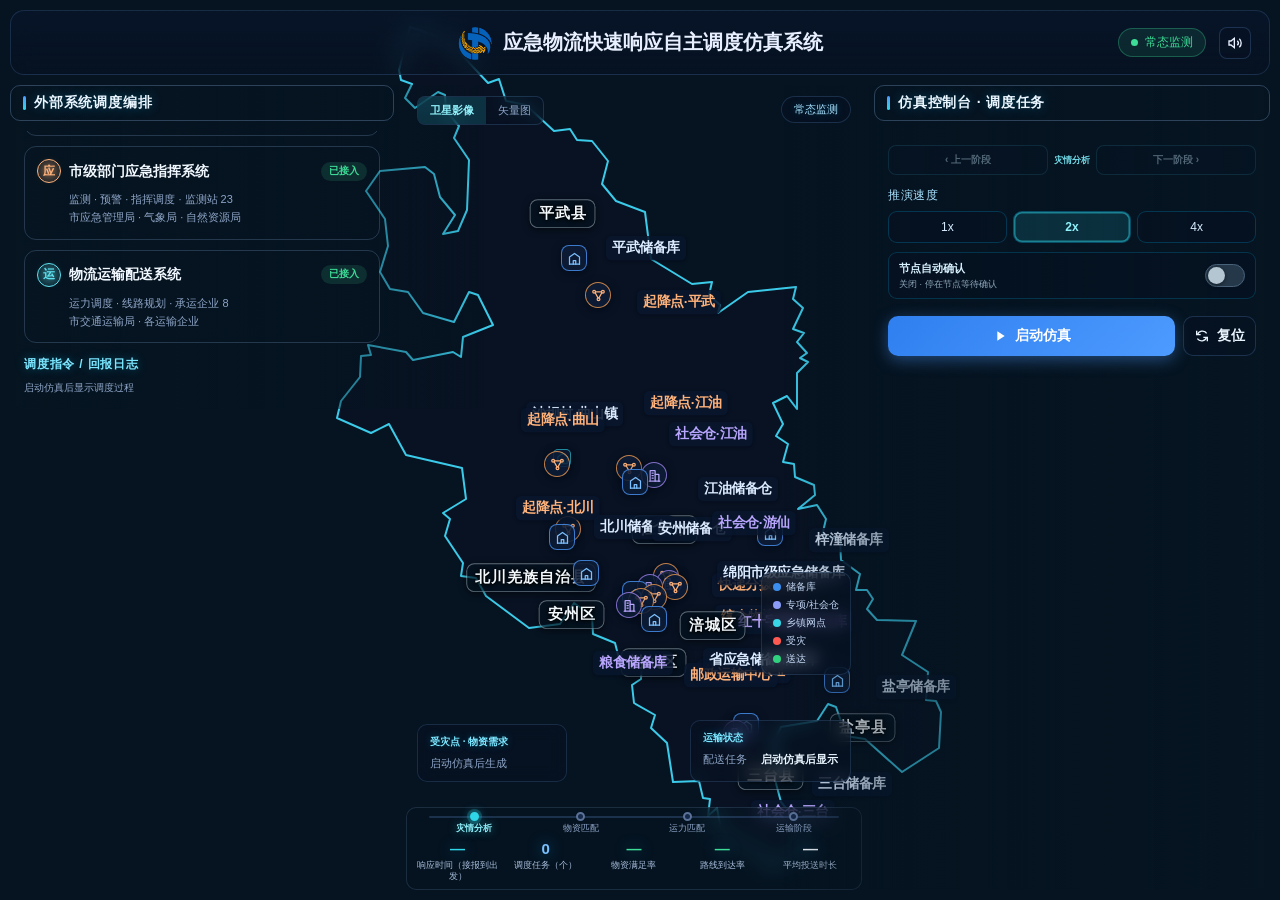
==== commit a41697b0: "Add files via upload" ====
--- a/应急物流仿真平台 (15)-优化版.html
+++ b/应急物流仿真平台 (15)-优化版.html
@@ -1758,7 +1758,7 @@
   {active:['TR'],free:['WH'],busy:[['TR','调用物流运输配送系统计算路线']],
    logs:[['down','物流运输配送系统','调用物流运输配送系统，基于当前路网计算仓库至沙坝村转运点的<b>初始配送路线</b>，随后核验道路通行状态']],calc:()=>beginLogisticsStep(4)},
   {active:['TR'],busy:[['TR','物流运输配送系统识别交通事故阻塞并重算']],
-   logs:[['down','物流运输配送系统','物流运输配送系统监测到货车侧翻事故，<b>交通事故阻塞路段标红并禁止通行</b>，沿S105重新测算绕行里程与时效']],calc:()=>beginLogisticsStep(5)},
+   logs:[['down','物流运输配送系统','物流运输配送系统监测到道路交通事故，<b>事故阻塞路段标红并禁止通行</b>，沿S105重新测算绕行里程与时效']],calc:()=>beginLogisticsStep(5)},
   {active:['WH','TR'],busy:[['WH','物资出库准备'],['TR','调用物流运输配送系统匹配运力']],
    logs:[['down','物流运输配送系统','调用<b>物流运输配送系统</b>匹配运输运力；运力中心协调顺丰、EMS等社会运力加入干线运输，并叠加无人机急需物资投送、救援人员安全通道接驳']],calc:()=>beginLogisticsStep(6)},
  {active:['WH','TR'],busy:[['WH','物资出库中'],['TR','投送中']],
--- a/assets/logistics-stage.css
+++ b/assets/logistics-stage.css
@@ -71,7 +71,6 @@
 @keyframes roadClosureMarkerFlash{0%,25%,50%,75%,100%{opacity:.16;transform:scale(.78)}12%,37%,62%,87%{opacity:1;transform:scale(1.12)}}
 @media(prefers-reduced-motion:reduce){.leaflet-overlay-pane .road-closure-flash-line,.road-closure-alert-flash{animation:none;opacity:.78}}
 .transfer-label{display:block;box-sizing:border-box;width:max-content;min-width:225px;max-width:255px;padding:8px 10px;border:1px solid #eebd72;border-radius:6px;background:#251c29f5;color:#ffe2b0;white-space:normal;text-align:center;font-size:15px;line-height:1.5;box-shadow:0 3px 10px #0005;transform:translate(-50%,-50%)}
-.mk.team .mk-ic{background:#8b6330;border-color:#ffe2b0;box-shadow:0 0 0 3px #eebd724d}
 .task .t2.manifest{white-space:normal;line-height:1.6;font-size:9px}.task .t2.route-meta{color:#80c7d0}
 .road-incident-video-layer{display:none;position:fixed;inset:0;z-index:1055;pointer-events:none}
 .road-incident-video-layer.show{display:block}
